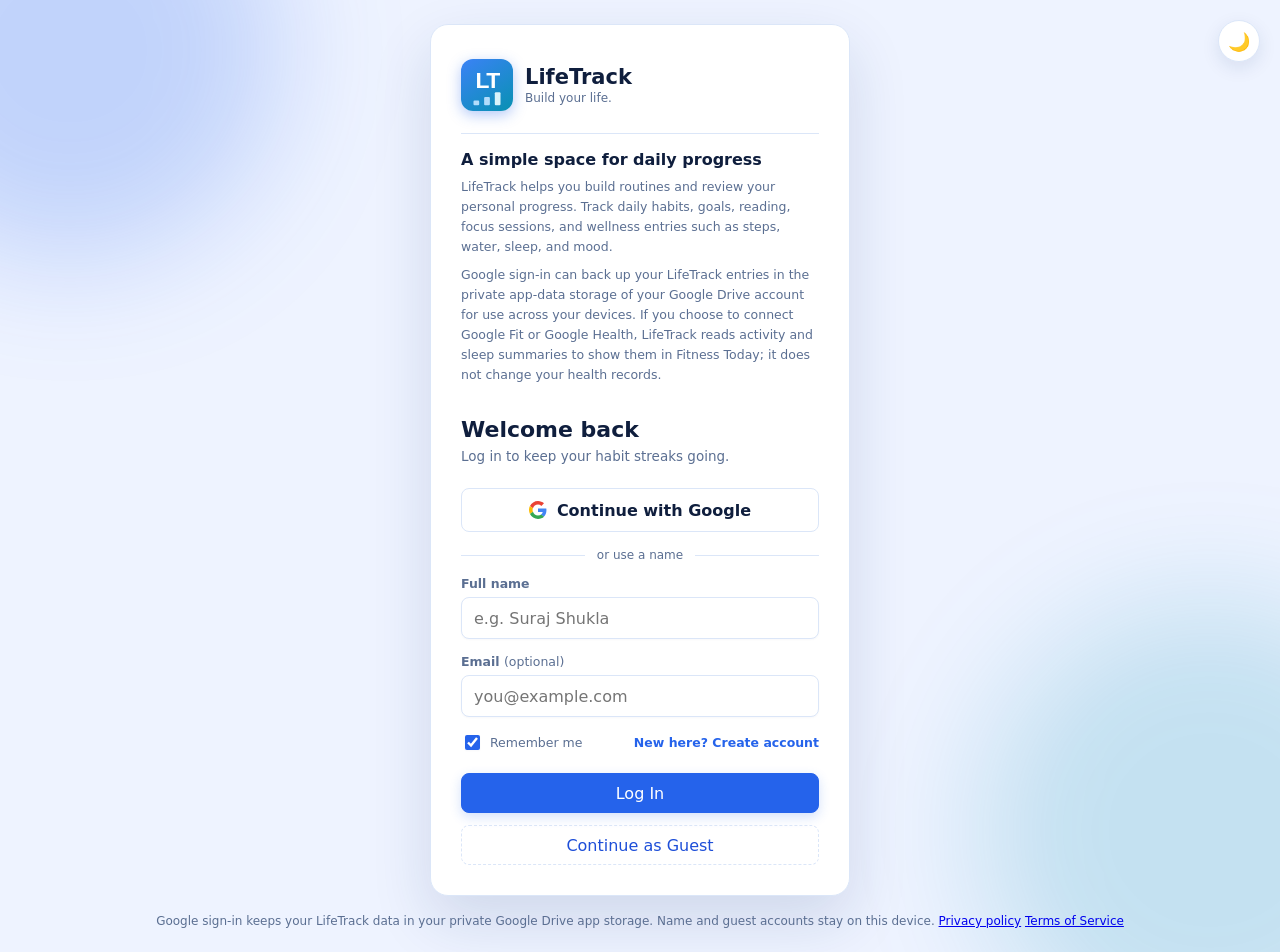
==== dashboard.html @ c535f828 "Add files via upload" ====
<!DOCTYPE html>
<html lang="en">
<head>
    <meta charset="UTF-8">
    <meta name="viewport" content="width=device-width, initial-scale=1.0, viewport-fit=cover">
    <title>LifeTrack Dashboard</title>
    <meta name="theme-color" content="#0b1730">
    <link rel="apple-touch-icon" href="lifetrack-logo-192.png">
    <link rel="manifest" href="manifest.webmanifest">
    <script src="pwa.js" defer></script>
    <link rel="icon" href="data:image/svg+xml,%3Csvg xmlns='http://www.w3.org/2000/svg' viewBox='0 0 64 64'%3E%3Cdefs%3E%3ClinearGradient id='g' x1='0' y1='0' x2='1' y2='1'%3E%3Cstop offset='0' stop-color='%233b82f6'/%3E%3Cstop offset='1' stop-color='%230891b2'/%3E%3C/linearGradient%3E%3C/defs%3E%3Crect width='64' height='64' rx='14' fill='url(%23g)'/%3E%3Ctext x='32' y='38' font-family='Arial,sans-serif' font-weight='800' font-size='26' letter-spacing='-1' text-anchor='middle' fill='%23ffffff'%3ELT%3C/text%3E%3Crect x='14' y='49' width='8' height='6' rx='1.5' fill='%23bfe3ff'/%3E%3Crect x='28' y='44' width='8' height='11' rx='1.5' fill='%23bfe3ff'/%3E%3Crect x='42' y='38' width='8' height='17' rx='1.5' fill='%23eafcff'/%3E%3C/svg%3E">
    <link rel="stylesheet" href="dashboard.css?v=16">
    <link rel="icon" type="image/png" href="lifetrack-logo.png" sizes="120x120">
</head>
<body>
<div class="app">
    <aside class="sidebar" aria-label="Main navigation">
        <div class="logo" id="logoArea">
            <button type="button" class="logo-btn" id="logoBtn" aria-haspopup="menu" aria-expanded="false" aria-controls="profileMenu" title="Profile &amp; account">
                <span class="logo-box"><svg viewBox="0 0 100 100" xmlns="http://www.w3.org/2000/svg" role="img" aria-label="LifeTrack logo">
                    <text x="50" y="56" text-anchor="middle" font-family="Arial, 'Segoe UI', sans-serif" font-weight="800" font-size="44" letter-spacing="-3" fill="#ffffff">LT</text>
                    <g opacity="0.92">
                        <rect x="24" y="80" width="11" height="9" rx="2" fill="#bfe3ff"/>
                        <rect x="44.5" y="73" width="11" height="16" rx="2" fill="#bfe3ff"/>
                        <rect x="65" y="64" width="11" height="25" rx="2" fill="#eafcff"/>
                    </g>
                </svg></span>
            </button>
            <div class="logo-text"><h2>LifeTrack</h2><p>Build your life.</p></div>
        </div>
        <nav class="navigation" aria-label="Sections">
            <button type="button" class="nav-item active" data-section="dashboard" aria-current="page" title="Dashboard"><span class="nav-icon">📊</span><span class="nav-text">Dashboard</span></button>
            <button type="button" class="nav-item" data-section="habits" title="Habits"><span class="nav-icon">✓</span><span class="nav-text">Habits</span></button>
            <button type="button" class="nav-item" data-section="goals" title="Goals"><span class="nav-icon">🎯</span><span class="nav-text">Goals</span></button>
            <button type="button" class="nav-item" data-section="analytics" title="Analytics"><span class="nav-icon">📈</span><span class="nav-text">Analytics</span></button>
            <button type="button" class="nav-item" data-section="tasks" title="Task"><span class="nav-icon">⚡</span><span class="nav-text">Task</span></button>
        </nav>
        <div class="sidebar-bottom">
            <div class="quote-box"><small>DAILY REMINDER</small><p>Small actions make a big difference.<br>Compounded daily.</p></div>
            <button type="button" id="themeToggle" class="theme-button" aria-pressed="true" title="Change appearance"><span class="nav-icon">☀</span><span class="nav-text">Light Mode</span></button>
        </div>
    </aside>
    <main class="main-content">
        <header class="topbar">
            <div>
                <span class="eyebrow">PERSONAL DEVELOPMENT SYSTEM</span>
                <h1 id="pageTitle">Dashboard</h1>
            </div>

            <div class="top-actions">
                <select id="monthSelect">
                    <option>January</option>
                    <option>February</option>
                    <option>March</option>
                    <option>April</option>
                    <option>May</option>
                    <option>June</option>
                    <option>July</option>
                    <option>August</option>
                    <option>September</option>
                    <option>October</option>
                    <option>November</option>
                    <option>December</option>
                </select>

                <select id="yearSelect">
                    <option>2025</option>
                    <option>2026</option>
                    <option>2027</option>
                    <option>2028</option>
                    <option>2029</option>
                    <option>2030</option>
                </select>

                <button type="button" class="user-info user-chip" id="userChip" aria-haspopup="menu" aria-controls="profileMenu" title="Profile &amp; account">
                    <span id="userName" class="user-name">User</span>
                    <span id="profileLetter" class="profile">U</span>
                </button>
            </div>
        </header>

        <section id="dashboard" class="section active-section">
            <div class="stats-grid">
                <div class="stat-card">
                    <span class="stat-title">NUMBER OF HABITS</span>
                    <h2 id="habitCount">0</h2>
                    <p>Active habits</p>
                    <div id="habitLegend" class="habit-legend"></div>
                </div>

                <div class="stat-card">
                    <span class="stat-title">COMPLETED HABITS</span>
                    <h2 id="completedCount">0</h2>
                    <p>This month</p>
                    <div id="completedSpark" class="spark-wrap"></div>
                    <div id="completedChips" class="chip-row"></div>
                </div>

                <div class="stat-card progress-card">
                    <span class="stat-title">OVERALL PROGRESS</span>
                    <div id="progressGauge" class="gauge-wrap"></div>
                    <p id="progressFeedback" class="gauge-feedback">Keep building momentum</p>
                </div>
            </div>

            <div class="main-grid">
                <div class="panel habit-panel">
                    <div class="panel-header">
                        <div>
                            <span class="eyebrow">CONSISTENCY</span>
                            <h2>Habit Tracker</h2>
                        </div>
                        <button type="button" id="resetBtn" class="secondary-button">Reset Month</button>
                    </div>

                    <div class="table-wrapper">
                        <table class="habit-table">
                            <thead id="calendarHead"></thead>
                            <tbody id="habitBody"></tbody>
                        </table>
                    </div>
                </div>

                <div class="panel streak-panel">
                    <div class="panel-header"><div><span class="eyebrow">THIS MONTH · STREAKS</span><h2>Current Streaks</h2></div></div>
                    <div id="streakList" class="streak-list"></div>
                </div>
            </div>

            <div class="bottom-grid">
                <div class="panel completion-panel">
                    <div class="panel-header">
                        <div>
                            <span class="eyebrow">PERFORMANCE</span>
                            <h2>Daily Completion</h2>
                        </div>
                    </div>
                    <div id="completionChart" class="chart-svg-wrap"></div>
                    <div id="completionChips" class="chip-row"></div>
                    <h3 class="sub-head">Average by weekday</h3>
                    <div id="weekdayBars" class="wd-bars"></div>
                    <div class="focus-session" id="focusSession">
                        <div class="focus-session-head"><div><span class="eyebrow">FOCUS</span><h3>Focus Session</h3></div><span id="focusState" class="focus-state">Ready</span></div>
                        <div class="focus-session-main"><output id="focusClock" class="focus-clock" aria-live="polite">25:00</output><div class="focus-length" title="Choose a duration from 1 minute to 24 hours"><label><input id="focusHours" type="number" min="0" max="24" step="1" value="0" inputmode="numeric" aria-label="Focus duration hours"><span>hr</span></label><b aria-hidden="true">:</b><label><input id="focusMinutes" type="number" min="0" max="59" step="1" value="25" inputmode="numeric" aria-label="Focus duration minutes"><span>min</span></label></div></div>
                        <div class="focus-session-actions"><button type="button" class="primary-button" id="focusToggle">Start</button><button type="button" class="secondary-button" id="focusReset">Reset</button></div>
                        <small id="focusSummary" class="focus-summary">0 sessions · 0 minutes focused today</small>
                    </div>
                </div>

                <div class="panel reminder-panel">
                    <div class="panel-header">
                        <div>
                            <span class="eyebrow">DAILY REMINDER</span>
                            <h2>Daily Body &amp; Mind Plan</h2>
                        </div>
                        <button type="button" id="bodyEditBtn" class="secondary-button">Edit Profile</button>
                    </div>
                    <div id="dailyReminder" class="daily-reminder"></div>
                </div>
            </div>

            <div class="trio-grid">
                <div class="panel">
                    <div class="panel-header"><div><span class="eyebrow">THIS MONTH</span><h2>Habit Balance</h2></div></div>
                    <div id="habitRadar"></div>
                </div>
                <div class="panel">
                    <div class="panel-header"><div><span class="eyebrow">LAST 7 DAYS</span><h2>Life Balance</h2></div></div>
                    <div id="lifeRadar"></div>
                    <div id="lifeLegend" class="legend-grid"></div>
                </div>
                <div class="panel analysis-panel">
                    <div class="panel-header">
                        <div>
                            <span class="eyebrow">ANALYSIS</span>
                            <h2>Goal vs Progress</h2>
                        </div>
                    </div>
                    <div id="goalAnalysis" class="goal-analysis"></div>
                    <div id="weekStrip" class="week-strip"></div>
                </div>
            </div>

            <div class="duo-grid">
                <div class="panel fit-panel">
                    <div class="panel-header">
                        <div><span class="eyebrow">BODY &amp; ACTIVITY</span><h2>Fitness Today</h2></div>
                        <div id="fitActions" class="fit-actions"></div>
                    </div>
                    <div id="fitBody"></div>
                    <div id="todayTaskCard" class="today-task-card"></div>
                </div>
                <div class="panel">
                    <div class="panel-header"><div><span class="eyebrow">REWARDS</span><h2>Achievements</h2></div></div>
                    <div id="badgeGrid" class="badge-grid"></div>
                </div>
            </div>
        </section>

        <section id="tasks" class="section">
            <div class="page-card task-page-card">
                <div class="task-page-heading">
                    <div><span class="eyebrow">YOUR DAILY WILD CARD</span><h2>Today's Task</h2></div>
                    <span class="task-pool-chip">70,000+ challenges</span>
                </div>
                <div id="dailyTaskDetail"></div>
                <p class="task-safety-note">Keep every challenge safe and comfortable for you. Skip anything that doesn't fit your situation; no posting or sharing is required.</p>
            </div>
        </section>

        <section id="habits" class="section">
            <div class="page-card">
                <span class="eyebrow">YOUR SYSTEM</span>
                <h2>Build Your Habits</h2>
                <p>Add or remove habits. Double-click a name to edit it. Hold and drag a habit card to reorder, or double-click the card and use the up/down arrow keys.</p>

                <div class="add-habit">
                    <input id="newHabitInput" type="text" placeholder="Example: Meditation" autocomplete="off">
                    <button type="button" id="addHabitBtn" class="primary-button">Add Habit</button>
                </div>

                <div id="habitManageList" class="habit-cards"></div>
            </div>

            <div class="duo-grid page-gap">
                <div class="page-card">
                    <span class="eyebrow">SHARE OF EFFORT</span>
                    <h2>Where your check-ins go</h2>
                    <div id="habitDonut"></div>
                </div>
                <div class="page-card">
                    <span class="eyebrow">THIS MONTH</span>
                    <h2>Habit shape</h2>
                    <div id="habitRadar2"></div>
                </div>
            </div>
        </section>

        <section id="goals" class="section">
            <div class="page-card">
                <span class="eyebrow">LONG-TERM PROGRESS</span>
                <h2>Goals</h2>
                <p>Pick a habit (or all of them) and a monthly target. Progress is counted from your real check-ins.</p>
                <div id="readingGoalCard"></div>
                <form id="goalForm" class="goal-form" novalidate>
                    <input id="goalName" type="text" maxlength="40" placeholder="Goal name, e.g. Run more" autocomplete="off">
                    <select id="goalHabit" aria-label="Habit for this goal"></select>
                    <label class="goal-range">Target <input id="goalTarget" type="range" min="10" max="100" step="5" value="70"><output id="goalTargetOut">70%</output></label>
                    <button type="submit" class="primary-button">Add goal</button>
                </form>
                <div id="goalPageList" class="goal-grid"></div>
            </div>

            <div class="duo-grid page-gap">
                <div class="page-card">
                    <span class="eyebrow">ALL GOALS</span>
                    <h2>Goal radar</h2>
                    <div id="goalRadar"></div>
                </div>
                <div class="page-card">
                    <span class="eyebrow">YEARLY VIEW</span>
                    <h2>Goal progress by month</h2>
                    <div id="goalYear"></div>
                </div>
            </div>
        </section>

        <section id="analytics" class="section">
            <div class="page-card">
                <div class="panel-header">
                    <div><span class="eyebrow">YOUR DATA</span><h2>Analytics</h2></div>
                    <div class="seg" id="analyticsSeg" role="group" aria-label="Analytics range">
                        <button type="button" data-view="month" class="active">Monthly</button>
                        <button type="button" data-view="year">Yearly</button>
                    </div>
                </div>

                <div id="anMonth">
                    <div id="anKpis" class="kpi-grid"></div>
                    <h3 class="sub-head">Daily trend</h3>
                    <div id="analyticsChart" class="line-chart-wrap"></div>
                    <h3 class="sub-head">Fitness trends · daily</h3>
                    <div id="fitTrend" class="fit-trend-grid"></div>
                    <div class="duo-grid inner">
                        <div><h3 class="sub-head">Calendar heatmap</h3><div id="heatMonth" class="box-soft"></div></div>
                        <div><h3 class="sub-head">Habit balance</h3><div id="anRadar" class="box-soft"></div></div>
                    </div>
                </div>

                <div id="anYear" hidden>
                    <div id="anYearKpis" class="kpi-grid"></div>
                    <h3 class="sub-head">Month by month</h3>
                    <div id="yearlyChart"></div>
                    <h3 class="sub-head">Fitness trends · daily average by month</h3>
                    <div id="fitTrendYear" class="fit-trend-grid"></div>
                    <h3 class="sub-head">Every day of the year</h3>
                    <div id="heatYear" class="box-soft scroll-x"></div>
                    <div class="duo-grid inner">
                        <div><h3 class="sub-head">Habit by month</h3><div id="yearMatrix" class="box-soft scroll-x"></div></div>
                        <div><h3 class="sub-head">Habit balance, whole year</h3><div id="yearRadar" class="box-soft"></div></div>
                    </div>
                </div>
            </div>
        </section>
    </main>
</div>

<div id="profileMenu" class="profile-menu" role="menu" hidden></div>
<button type="button" id="aiLauncher" class="ai-launcher" aria-label="Open LifeTrack AI assistant" aria-expanded="false" aria-controls="aiPanel" title="LifeTrack AI assistant">
    <svg viewBox="0 0 24 24" aria-hidden="true"><path d="M18 9a6 6 0 0 0-12 0c0 7-3 7-3 9h18c0-2-3-2-3-9"/><path d="M10 21h4M12 3V1"/></svg>
</button>
<section id="aiPanel" class="ai-panel" role="dialog" aria-label="LifeTrack AI assistant" aria-modal="false" hidden>
    <header class="ai-header">
        <span class="ai-brand-icon" aria-hidden="true">
            <svg viewBox="0 0 24 24"><path d="M18 9a6 6 0 0 0-12 0c0 7-3 7-3 9h18c0-2-3-2-3-9"/><path d="M10 21h4M12 3V1"/></svg>
        </span>
        <div><strong>LifeTrack AI</strong><small>Habits · goals · daily plan</small></div>
        <button type="button" class="ai-close" id="aiClose" aria-label="Close AI assistant">×</button>
    </header>
    <div class="ai-tabs" role="tablist" aria-label="Assistant views">
        <button type="button" class="active" data-ai-tab="chat" role="tab" aria-selected="true">Chat</button>
        <button type="button" data-ai-tab="notes" role="tab" aria-selected="false">Notes</button>
        <button type="button" data-ai-tab="reminders" role="tab" aria-selected="false">Reminders</button>
    </div>
    <div id="aiChatView" class="ai-view" data-ai-view="chat">
        <p class="ai-privacy-note" id="aiSetupNote"></p>
        <div id="aiMessages" class="ai-messages" aria-live="polite"></div>
        <div id="aiProposals" class="ai-proposals" hidden></div>
        <form id="aiChatForm" class="ai-compose">
            <textarea id="aiPrompt" rows="2" maxlength="1200" placeholder="Ask about your habits or goals… (Enter to send)" aria-label="Message the AI assistant"></textarea>
            <div class="ai-compose-actions">
                <button type="button" id="aiMic" class="ai-icon-button" aria-label="Speak your message" title="Voice input">🎙</button>
                <button type="button" id="aiSpeak" class="ai-icon-button" aria-label="Read the latest reply aloud" title="Read aloud">🔊</button>
                <select id="aiVoiceLanguage" class="ai-voice-language" aria-label="Voice language"><option value="auto">Auto</option><option value="hi-IN">हिन्दी</option><option value="en-US">English</option></select>
                <button type="submit" id="aiSend" class="ai-send">Send</button>
            </div>
            <small id="aiVoiceStatus" class="ai-status" aria-live="polite"></small>
        </form>
    </div>
    <div id="aiNotesView" class="ai-view" data-ai-view="notes" hidden>
        <p class="ai-privacy-note">Notes stay on this device, unless you include them in a downloaded backup.</p>
        <form id="aiNoteForm" class="ai-note-form">
            <textarea id="aiNoteInput" rows="3" maxlength="1000" placeholder="Write a thought or save a note…" aria-label="New note"></textarea>
            <button type="submit" class="ai-send">Save note</button>
        </form>
        <div id="aiNotesList" class="ai-notes-list"></div>
    </div>
    <div id="aiRemindersView" class="ai-view ai-reminders-view" data-ai-view="reminders" hidden>
        <div class="ai-reminder-intro">
            <strong>Your reminders</strong>
            <p class="ai-privacy-note">Push notifications can arrive while this tab is closed. Install LifeTrack on your device and allow notifications; delivery can still depend on browser and device settings.</p>
        </div>
        <div id="aiReminderList" class="ai-reminder-list" aria-live="polite"></div>
        <button type="button" id="aiReminderEnable" class="ai-reminder-enable">Enable background notifications</button>
        <form id="aiReminderForm" class="ai-reminder-form">
            <label class="ai-reminder-field">Reminder name
                <input id="aiReminderTitle" type="text" maxlength="60" placeholder="e.g. Drink some water" required>
            </label>
            <label class="ai-reminder-field">Reminder time
                <input id="aiReminderTime" type="time" value="09:00" required>
            </label>
            <button type="submit" id="aiReminderSave" class="ai-send ai-reminder-save">＋ Add reminder</button>
        </form>
        <small id="aiReminderStatus" class="ai-status ai-reminder-status" aria-live="polite">Add a reminder and enable push to receive notifications while the tab is closed.</small>
    </div>
</section>
<div id="modalRoot"></div>
<div id="toast" class="toast" role="status" aria-live="polite"></div>
<input type="file" id="importFile" accept="application/json,.json" hidden>

<script src="config.js"></script>
<script src="dashboard.js?v=20"></script>

<footer class="lt-footer"><span><a class="footer-privacy" href="privacy.html" aria-label="Privacy policy">© <strong>LT Series</strong></a> | <a class="footer-privacy" href="terms.html">Terms of Service</a> | <span class="footer-credit">Made by Suraj Shukla</span></span></footer>
</body>
</html>
---- dashboard.css ----
:root {
    --bg: #eef3ff;
    --panel: #ffffff;
    --panel-soft: #f2f6ff;
    --text: #0f1e3d;
    --muted: #5b6f92;
    --line: #dbe6f8;
    --primary: #2563eb;
    --primary-strong: #1d4ed8;
    --primary-glow: rgba(37, 99, 235, 0.20);
    --accent: #0891b2;
    --accent-glow: rgba(8, 145, 178, 0.20);
    --tertiary: #1e40af;
    --track: #dbe6f8;
    --rail: #0b1730;
    --rail-text: #eef5ff;
    --rail-muted: #9db3d8;
    --rail-active-glow: rgba(96, 165, 250, 0.20);
    font-family: Inter, ui-sans-serif, system-ui, -apple-system, BlinkMacSystemFont, "Segoe UI", sans-serif;
    --sidebar-closed: 68px;
    --sidebar-open: 240px;
}

* {
    box-sizing: border-box;
}

html {
    background: var(--bg);
}

body {
    min-width: 0;
    min-height: 100vh;
    margin: 0;
    overflow-x: hidden;
    color: var(--text);
    background: var(--bg);
    transition: background 200ms ease, color 200ms ease;
}

/* ---------- Dark mode: shining blue-black ---------- */
body.dark {
    --bg: #04070d;
    --panel: #0a1120;
    --panel-soft: #0d1830;
    --text: #eaf3ff;
    --muted: #8ea3c7;
    --line: #1c2942;
    --primary: #4da6ff;
    --primary-strong: #7cc3ff;
    --primary-glow: rgba(77, 166, 255, 0.38);
    --accent: #22d3ee;
    --accent-glow: rgba(34, 211, 238, 0.32);
    --tertiary: #60a5fa;
    --track: #16223a;
    --rail: #010308;
    --rail-text: #eaf6ff;
    --rail-muted: #7f97bd;
    --rail-active-glow: rgba(77, 166, 255, 0.28);
}

body.dark::before {
    content: "";
    position: fixed;
    inset: 0;
    z-index: -1;
    pointer-events: none;
    background:
        radial-gradient(560px 420px at 8% 6%, rgba(77, 166, 255, 0.10), transparent 60%),
        radial-gradient(620px 460px at 96% 88%, rgba(34, 211, 238, 0.08), transparent 60%);
}

button,
select,
input {
    font: inherit;
    letter-spacing: 0;
}

button {
    touch-action: manipulation;
}

button:focus-visible,
select:focus-visible,
input:focus-visible {
    outline: 3px solid var(--primary-glow);
    outline-offset: 2px;
}

.app { min-height: calc(100vh - 48px); }

.sidebar {
    position: fixed;
    inset: 0 auto 0 0;
    z-index: 40;
    display: flex;
    flex-direction: column;
    align-items: stretch;
    gap: 8px;
    width: var(--sidebar-closed);
    height: 100dvh;
    padding: 12px 9px;
    overflow-x: hidden;
    overflow-y: auto;
    color: var(--rail-text);
    border-right: 1px solid rgba(255, 255, 255, 0.10);
    background: var(--rail);
    box-shadow: 8px 0 24px rgba(5, 15, 35, 0.16);
    transition: width 200ms ease;
}

.sidebar:hover,
.sidebar:focus-within {
    width: var(--sidebar-open);
}

.logo,
.nav-item,
.theme-button,
.topbar,
.top-actions,
.panel-header,
.user-info,
.progress-content,
.add-habit {
    display: flex;
    align-items: center;
}

.logo {
    flex: 0 0 auto;
    min-width: 220px;
    gap: 12px;
    margin: 0 0 12px;
}

.logo-box,
.profile {
    display: grid;
    width: 44px;
    min-width: 44px;
    height: 44px;
    place-items: center;
    border-radius: 10px;
    font-weight: 800;
    overflow: hidden;
}

.logo-box {
    color: #ffffff;
    background: linear-gradient(145deg, #3b82f6, #0891b2);
    box-shadow: 0 4px 14px rgba(37, 99, 235, 0.35);
}

.logo-box svg {
    width: 100%;
    height: 100%;
}

.profile {
    color: #ffffff;
    background: linear-gradient(145deg, #2563eb, #0891b2);
    box-shadow: 0 4px 12px rgba(37, 99, 235, 0.30);
}

.logo-text,
.quote-box {
    opacity: 0;
    transform: translateX(-8px);
    transition: opacity 160ms ease 40ms, transform 220ms cubic-bezier(0.2, 0.8, 0.2, 1) 40ms;
}

.sidebar:hover .nav-text,
.sidebar:focus-within .nav-text {
    opacity: 1;
    transform: translateX(0);
}

.sidebar:hover .logo-text,
.sidebar:focus-within .logo-text,
.sidebar:hover .quote-box,
.sidebar:focus-within .quote-box {
    opacity: 1;
    transform: translateX(0);
}

.logo-text,
.nav-text {
    min-width: 0;
    overflow: hidden;
    text-overflow: ellipsis;
    white-space: nowrap;
}

.nav-text {
    opacity: 1;
    transform: none;
}

.sidebar .nav-text {
    opacity: 0;
    transform: translateX(-8px);
    transition: opacity 160ms ease 40ms, transform 220ms cubic-bezier(0.2, 0.8, 0.2, 1) 40ms;
}

.sidebar:hover .nav-text,
.sidebar:focus-within .nav-text {
    opacity: 1;
    transform: translateX(0);
}

.logo h2,
.logo p,
.panel h2,
.page-card h2 {
    margin: 0;
    overflow-wrap: anywhere;
}

.logo h2 {
    font-size: 18px;
}

.logo p {
    margin-top: 2px;
    color: var(--rail-muted);
    font-size: 12px;
}

.nav-item, .theme-button {
    display: inline-flex;
    align-items: center;
    justify-content: center;
    gap: 8px;
    min-width: 0;
    min-height: 40px;
    padding: 7px 12px;
    color: var(--muted);
    border: 1px solid var(--line);
    border-radius: 9px;
    background: var(--panel);
    cursor: pointer;
    font-size: 13px;
    font-weight: 700;
    text-align: center;
    white-space: nowrap;
    transition: color 160ms ease, background 160ms ease, border-color 160ms ease, box-shadow 160ms ease;
}

.navigation {
    display: grid;
    flex: 0 0 auto;
    gap: 6px;
    min-width: 220px;
}

.sidebar .nav-item,
.sidebar .theme-button {
    justify-content: flex-start;
    width: 220px;
    min-width: 220px;
    min-height: 42px;
    color: var(--rail-muted);
    border-color: transparent;
    background: transparent;
    text-align: left;
}

.sidebar .nav-item:hover,
.sidebar .theme-button:hover,
.sidebar .nav-item.active {
    color: var(--rail-text);
    border-color: rgba(77, 166, 255, 0.35);
    background: rgba(77, 166, 255, 0.12);
}

.sidebar .nav-item.active {
    box-shadow: inset 3px 0 0 #4da6ff, 0 0 16px var(--rail-active-glow);
}

.nav-icon {
    display: grid;
    width: 28px;
    min-width: 28px;
    height: 28px;
    place-items: center;
    font-size: 17px;
    line-height: 1;
}

.nav-item:hover, .theme-button:hover, .nav-item.active {
    color: var(--primary-strong);
    background: var(--panel-soft);
    border-color: var(--primary);
}
.nav-item.active { box-shadow: 0 0 0 2px var(--primary-glow); }
.theme-button { color: var(--text); }

.sidebar-bottom {
    display: grid;
    flex: 0 0 auto;
    min-width: 220px;
    gap: 10px;
    margin-top: auto;
}

.sidebar .theme-button {
    margin-top: 0;
}

.quote-box {
    width: 220px;
    padding: 14px;
    overflow: hidden;
    border: 1px solid rgba(77, 166, 255, 0.16);
    border-radius: 8px;
    background: rgba(77, 166, 255, 0.08);
}

.quote-box small,
.eyebrow,
.stat-title {
    color: var(--muted);
    font-size: 11px;
    font-weight: 800;
    letter-spacing: 0;
}

.quote-box small {
    color: #9db3d8;
}

.quote-box p {
    margin: 8px 0 0;
    color: var(--rail-text);
    font-size: 13px;
    line-height: 1.45;
    overflow-wrap: anywhere;
}

.main-content {
    width: calc(100% - var(--sidebar-closed));
    min-width: 0;
    min-height: calc(100vh - 48px);
    margin-left: var(--sidebar-closed);
    padding: 34px clamp(24px, 4vw, 64px) 44px;
}

.topbar,
.section {
    width: min(100%, 1500px);
    margin-right: auto;
    margin-left: auto;
}

.topbar {
    justify-content: space-between;
    gap: 24px;
    margin-bottom: 28px;
}

.topbar > *,
.top-actions,
.user-info,
.panel-header > * {
    min-width: 0;
}

.topbar h1 {
    margin: 5px 0 0;
    font-size: 34px;
    line-height: 1.12;
    overflow-wrap: anywhere;
}

.top-actions {
    flex-wrap: wrap;
    justify-content: flex-end;
    gap: 10px;
}

select,
input {
    height: 42px;
    max-width: 100%;
    color: var(--text);
    border: 1px solid var(--line);
    border-radius: 8px;
    background: var(--panel);
    box-shadow: 0 1px 2px rgba(15, 47, 95, 0.03);
    transition: border-color 160ms ease, box-shadow 160ms ease, background 200ms ease, color 200ms ease;
}

select:focus,
input:focus {
    border-color: var(--primary);
}

select {
    min-width: 126px;
    padding: 0 34px 0 12px;
    cursor: pointer;
}

input {
    width: min(360px, 100%);
    min-width: 0;
    padding: 0 12px;
}

.user-info {
    gap: 9px;
}

.user-name {
    min-width: 0;
    overflow: hidden;
    color: var(--muted);
    font-weight: 700;
    text-overflow: ellipsis;
    white-space: nowrap;
}

.section {
    display: none;
}

.active-section {
    display: block;
}

.stats-grid,
.main-grid,
.bottom-grid {
    display: grid;
    gap: 16px;
}

.stats-grid {
    grid-template-columns: repeat(3, minmax(0, 1fr));
}

.main-grid {
    grid-template-columns: minmax(0, 1.7fr) minmax(300px, 0.8fr);
    margin-top: 16px;
}

.streak-panel {
    display: flex;
    min-height: 0;
    flex-direction: column;
}

.habit-panel {
    align-self: start;
}

.streak-panel .streak-list {
    min-height: 0;
    flex: 1;
    overflow-y: auto;
    align-content: start;
}

.bottom-grid {
    grid-template-columns: repeat(2, minmax(0, 1fr));
    margin-top: 16px;
}

.completion-panel { display: flex; flex-direction: column; }

.panel,
.stat-card,
.page-card {
    min-width: 0;
    border: 1px solid var(--line);
    border-radius: 12px;
    background: var(--panel);
    box-shadow: 0 10px 24px rgba(18, 52, 110, 0.06);
    transition: background 200ms ease, border-color 200ms ease, box-shadow 200ms ease;
}

body.dark .panel,
body.dark .stat-card,
body.dark .page-card {
    box-shadow: 0 10px 26px rgba(0, 0, 0, 0.45);
}

.panel,
.page-card {
    padding: 22px;
}

.stat-card {
    padding: 19px;
    border-top: 3px solid var(--primary);
}

body.dark .stat-card {
    box-shadow: 0 10px 26px rgba(0, 0, 0, 0.45), 0 -1px 0 0 var(--primary-glow) inset;
}

.stat-card:nth-child(2) {
    border-top-color: var(--accent);
}

body.dark .stat-card:nth-child(2) {
    box-shadow: 0 10px 26px rgba(0, 0, 0, 0.45), 0 -1px 0 0 var(--accent-glow) inset;
}

.stat-card:nth-child(3) {
    border-top-color: var(--tertiary);
}

.stat-card h2 {
    margin: 8px 0 2px;
    font-size: 34px;
    line-height: 1;
    overflow-wrap: anywhere;
}

.stat-card p,
.page-card p {
    margin: 0;
    color: var(--muted);
    overflow-wrap: anywhere;
}

.panel-header {
    flex-wrap: wrap;
    justify-content: space-between;
    align-items: flex-start;
    gap: 12px;
    margin-bottom: 16px;
}

.panel h2,
.page-card h2 {
    margin-top: 3px;
    font-size: 20px;
    line-height: 1.2;
}

.secondary-button,
.primary-button {
    min-height: 40px;
    max-width: 100%;
    padding: 9px 14px;
    overflow-wrap: anywhere;
    color: #ffffff;
    border: 1px solid var(--primary);
    border-radius: 8px;
    background: var(--primary);
    box-shadow: 0 4px 12px var(--primary-glow);
    cursor: pointer;
    transition: background 160ms ease, border-color 160ms ease, transform 160ms ease, box-shadow 160ms ease;
}

.secondary-button {
    color: var(--primary-strong);
    background: transparent;
    box-shadow: none;
}

.primary-button:hover {
    border-color: var(--primary-strong);
    background: var(--primary-strong);
    box-shadow: 0 6px 18px var(--primary-glow);
}

.secondary-button:hover {
    color: #ffffff;
    background: var(--primary);
    box-shadow: 0 4px 12px var(--primary-glow);
}

.primary-button:active,
.secondary-button:active {
    transform: translateY(1px);
}

.table-wrapper {
    max-width: 100%;
    overflow: auto;
    border: 1px solid var(--line);
    border-radius: 10px;
    background: var(--panel-soft);
}

.habit-table {
    width: 100%;
    min-width: 800px;
    border-collapse: collapse;
}

.habit-table th,
.habit-table td {
    min-width: 38px;
    height: 42px;
    padding: 7px;
    border-right: 1px solid var(--line);
    border-bottom: 1px solid var(--line);
    text-align: center;
}

.habit-table th {
    color: var(--muted);
    font-size: 12px;
    font-weight: 800;
}

.habit-table th:first-child,
.habit-table td:first-child {
    position: sticky;
    left: 0;
    z-index: 1;
    min-width: 168px;
    max-width: 168px;
    overflow: hidden;
    color: var(--text);
    background: var(--panel);
    text-align: left;
    text-overflow: ellipsis;
    white-space: nowrap;
}

/* ---------- Habit tracker: clean rounded-square tick boxes ---------- */
.habit-box {
    position: relative;
    display: inline-grid;
    place-items: center;
    width: 30px;
    height: 30px;
    vertical-align: middle;
    cursor: pointer;
    -webkit-tap-highlight-color: transparent;
}

.habit-box .habit-check {
    position: absolute;
    inset: 0;
    z-index: 2;
    width: 100%;
    height: 100%;
    min-width: 0;
    margin: 0;
    padding: 0;
    border: 0;
    opacity: 0;
    cursor: pointer;
    box-shadow: none;
}

.habit-box .box {
    display: grid;
    place-items: center;
    width: 24px;
    height: 24px;
    border-radius: 8px;
    border: 1.5px solid color-mix(in srgb, var(--muted) 45%, transparent);
    background: var(--panel);
    transition: transform 140ms ease, background 180ms ease, border-color 180ms ease, box-shadow 180ms ease;
}

body.dark .habit-box .box {
    background: rgba(255, 255, 255, 0.02);
    border-color: rgba(142, 163, 199, 0.32);
}

.habit-box:hover .box {
    transform: translateY(-1px);
    border-color: var(--primary);
    box-shadow: 0 3px 8px var(--primary-glow);
}

.habit-box:active .box {
    transform: scale(0.92);
}

.habit-box .habit-check:focus-visible + .box {
    outline: 3px solid var(--primary-glow);
    outline-offset: 2px;
}

.habit-box .box svg {
    width: 14px;
    height: 14px;
    fill: none;
    stroke: #ffffff;
    stroke-width: 3.2;
    stroke-linecap: round;
    stroke-linejoin: round;
    stroke-dasharray: 26;
    stroke-dashoffset: 26;
    transition: stroke-dashoffset 220ms ease 40ms;
}

.habit-box .habit-check:checked + .box {
    border-color: transparent;
    background: linear-gradient(160deg, var(--primary), var(--primary-strong));
    box-shadow: 0 2px 6px var(--primary-glow);
}

body.dark .habit-box .habit-check:checked + .box {
    background: linear-gradient(160deg, #4da6ff, #2f80e0);
}

body.dark .habit-box .box svg {
    stroke: #05122a;
}

.habit-box .habit-check:checked + .box svg {
    stroke-dashoffset: 0;
}

.habit-box .box.pop {
    animation: boxPop 220ms ease-out;
}

@keyframes boxPop {
    0% { transform: scale(0.9); }
    60% { transform: scale(1.08); }
    100% { transform: scale(1); }
}

/* future days: locked */
.habit-box.locked,
.habit-box.locked .habit-check {
    cursor: not-allowed;
}

.habit-box.locked .box {
    border-style: dashed;
    border-color: var(--line);
    background: transparent;
    box-shadow: none;
    opacity: 0.4;
}

.habit-box.locked:hover .box,
.habit-box.locked:active .box {
    transform: none;
}

.habit-table tbody tr:hover td:not(:first-child):not(.today-cell) {
    background: color-mix(in srgb, var(--primary) 7%, transparent);
}

.table-wrapper {
    border-radius: 14px;
}

/* ---------- Completed habits "8 / 155" ---------- */
.stat-total {
    font-size: 0.55em;
    font-weight: 700;
    color: var(--muted);
}

.ring-card p.hit {
    color: var(--zone-green);
    font-weight: 700;
}

.gauge-since {
    margin-top: 2px;
    font-size: 11px;
    color: var(--muted);
}

/* ---------- Daily reminder ---------- */
.daily-reminder {
    display: grid;
    gap: 12px;
}

.reminder-top {
    display: flex;
    align-items: center;
    justify-content: space-between;
    flex-wrap: wrap;
    gap: 8px;
}

.reminder-date {
    font-size: 13px;
    font-weight: 800;
    color: var(--muted);
}

.tier-badge {
    padding: 4px 11px;
    border-radius: 999px;
    font-size: 12px;
    font-weight: 800;
    color: #ffffff;
}

.tier-red { background: var(--zone-red); }
.tier-orange { background: var(--zone-orange); }
.tier-yellow { background: var(--zone-yellow); color: #231a00; }
.tier-green { background: var(--zone-green); color: #04210f; }

.reminder-line {
    margin: 0;
    font-size: 13.5px;
    line-height: 1.5;
    color: var(--text);
}

.reminder-tiles {
    display: grid;
    grid-template-columns: repeat(4, minmax(0, 1fr));
    gap: 8px;
}

.r-tile {
    display: grid;
    gap: 2px;
    padding: 10px 6px;
    text-align: center;
    border: 1px solid var(--line);
    border-radius: 10px;
    background: var(--panel-soft);
}

.r-tile span { font-size: 18px; }
.r-tile strong { font-size: 14px; color: var(--text); }
.r-tile small { font-size: 11px; color: var(--muted); }

.reminder-work h3 {
    margin: 0 0 8px;
    font-size: 14px;
}

.plan-task-action { display: flex; justify-content: flex-end; margin-top: 8px; }
.plan-done { min-height: 34px; padding: 6px 12px; color: var(--primary-strong); border: 1px solid var(--line); border-radius: 8px; background: var(--panel); cursor: pointer; font-size: 12px; font-weight: 700; }
.plan-done.done { color: var(--zone-green); border-color: var(--zone-green); background: color-mix(in srgb, var(--zone-green) 12%, var(--panel)); }
.reminder-reading { display: grid; grid-template-columns: minmax(0, 1fr); align-items: stretch; gap: 10px; padding: 14px; border: 1px solid var(--line); border-radius: 10px; background: var(--panel-soft); }
.reminder-reading h3 { margin: 4px 0; font-size: 15px; }
.reminder-reading > div > strong, .reminder-reading > div > span { display: block; font-size: 12px; }
.reminder-reading > div > span, .reminder-reading p { color: var(--muted); }
.reminder-reading p { margin: 5px 0 0; font-size: 12px; }
.reading-actions { display: flex; flex-wrap: wrap; justify-content: flex-end; gap: 8px; }
.reading-actions .reading-online, .reading-actions .plan-done { display: inline-flex; flex: 0 1 160px; align-items: center; justify-content: center; min-width: 148px; min-height: 36px; padding: 7px 12px; box-sizing: border-box; font-size: 12px; line-height: 1.2; text-align: center; text-decoration: none; }
.reading-actions .plan-done:disabled { opacity: 0.62; }
.reading-book-copy { display: grid; gap: 4px; min-width: 0; }
.reading-book-copy h3 { margin: 2px 0; font-size: 15px; }
.reading-book-copy > strong, .reading-book-copy > span { font-size: 12px; }
.reading-book-copy > span, .reading-book-copy > p { color: var(--muted); }
.reading-book-copy > p { margin: 2px 0; font-size: 11.5px; }
.reading-page-controls { display: flex; align-items: center; gap: 9px; margin-top: 4px; }
.reading-page-controls button { width: 32px; height: 32px; color: var(--primary-strong); border: 1px solid var(--line); border-radius: 7px; background: var(--panel); cursor: pointer; font-weight: 800; }
.reading-page-controls button:disabled { color: var(--muted); opacity: 0.5; cursor: default; }
.reading-page-controls span { min-width: 110px; color: var(--text); font-size: 11px; font-weight: 700; text-align: center; }
.reading-progress { height: 6px; overflow: hidden; border-radius: 4px; background: var(--track); }
.reading-progress b { display: block; height: 100%; border-radius: inherit; background: var(--accent); transition: width 240ms ease; }
.reading-progress-label { color: var(--muted); font-size: 10.5px; }
.plan-done:disabled { color: var(--muted); opacity: 0.65; cursor: default; }
.reading-goal-card { margin-bottom: 16px; }
.reading-goal-card .hc-main { align-items: center; }
.reading-edition { display: flex; align-items: center; justify-content: space-between; gap: 12px; color: var(--muted); font-size: 12px; font-weight: 700; }
.reading-edition input { width: 90px; height: 36px; padding: 0 8px; text-align: center; }
.reading-completed { margin: 0; padding-top: 9px; color: var(--muted); border-top: 1px solid var(--line); font-size: 11.5px; }

.reminder-list {
    display: grid;
    gap: 6px;
    margin: 0 0 6px;
    padding: 0;
    list-style: none;
}

.reminder-list li {
    display: flex;
    justify-content: space-between;
    gap: 10px;
    padding: 9px 12px;
    font-size: 13px;
    border: 1px solid var(--line);
    border-left: 4px solid var(--primary);
    border-radius: 8px;
    background: var(--panel-soft);
}

.tier-border-red li { border-left-color: var(--zone-red); }
.tier-border-orange li { border-left-color: var(--zone-orange); }
.tier-border-yellow li { border-left-color: var(--zone-yellow); }
.tier-border-green li { border-left-color: var(--zone-green); }

.reminder-list li b {
    white-space: nowrap;
    color: var(--primary-strong);
}

.reminder-tip {
    padding: 10px 12px;
    font-size: 12.5px;
    line-height: 1.5;
    border-radius: 8px;
    background: var(--primary-glow);
}

.reminder-note {
    margin: 0;
    font-size: 11.5px;
    line-height: 1.5;
    color: var(--muted);
}

.body-form {
    display: grid;
    grid-template-columns: repeat(3, minmax(0, 1fr));
    gap: 10px;
    align-items: end;
}

.body-form label {
    display: grid;
    gap: 5px;
    font-size: 12px;
    font-weight: 700;
    color: var(--muted);
}

.body-form input,
.body-form select {
    width: 100%;
    min-width: 0;
}

.body-form-actions {
    grid-column: 1 / -1;
    display: flex;
    flex-wrap: wrap;
    gap: 8px;
}

.body-form-error {
    display: none;
    grid-column: 1 / -1;
    margin: 0;
    font-size: 12px;
    font-weight: 700;
    color: var(--zone-red);
}

@media (max-width: 620px) {
    .reminder-tiles { grid-template-columns: repeat(2, minmax(0, 1fr)); }
    .body-form { grid-template-columns: 1fr 1fr; }
    .reminder-reading { grid-template-columns: 1fr; }
    .reading-actions { justify-content: stretch; }
    .reading-actions .reading-online, .reading-actions .plan-done { flex: 1 1 140px; min-width: 0; }
}

.today-cell {
    background: var(--primary-glow);
    box-shadow: inset 0 2px 0 var(--primary);
}

.progress-content {
    gap: 12px;
}

.progress-content strong {
    min-width: 54px;
    font-size: 27px;
    line-height: 1;
    color: var(--primary-strong);
}

.progress-bar {
    flex: 1;
    min-width: 0;
    height: 10px;
    overflow: hidden;
    border-radius: 6px;
    background: var(--track);
}

.progress-bar span {
    display: block;
    width: 0;
    height: 100%;
    border-radius: inherit;
    background: linear-gradient(90deg, var(--primary), var(--accent));
    transition: width 220ms ease;
}

body.dark .progress-bar span {
    box-shadow: 0 0 12px var(--primary-glow);
}

.goal-analysis,
.streak-list,
.analytics-summary,
.goal-page-list,
.manage-list {
    display: grid;
    gap: 10px;
}

.mini-card,
.manage-item {
    min-width: 0;
    padding: 13px;
    overflow-wrap: anywhere;
    border: 1px solid var(--line);
    border-radius: 8px;
    background: var(--panel-soft);
}

.mini-card strong {
    display: block;
    color: var(--text);
}

.mini-card p {
    margin: 4px 0 0;
    color: var(--muted);
}

/* ---------- Overall Progress gauge (semi-circle "pendulum" dial) ---------- */
.gauge-wrap {
    display: flex;
    justify-content: center;
    margin: 6px 0 2px;
}

.gauge-svg {
    width: 100%;
    max-width: 190px;
    height: auto;
    overflow: visible;
}

/* colour zones: red 0-25, orange 25-50, yellow 50-75, green 75-100 */
:root {
    --zone-red: #e5484d;
    --zone-orange: #f08a24;
    --zone-yellow: #d9a406;
    --zone-green: #16a34a;
}

body.dark {
    --zone-red: #ff5d68;
    --zone-orange: #ff9a3c;
    --zone-yellow: #ffd23f;
    --zone-green: #2ee59d;
}

.zone-red { stroke: var(--zone-red); color: var(--zone-red); }
.zone-orange { stroke: var(--zone-orange); color: var(--zone-orange); }
.zone-yellow { stroke: var(--zone-yellow); color: var(--zone-yellow); }
.zone-green { stroke: var(--zone-green); color: var(--zone-green); }

.zone-text-red { fill: var(--zone-red); color: var(--zone-red); }
.zone-text-orange { fill: var(--zone-orange); color: var(--zone-orange); }
.zone-text-yellow { fill: var(--zone-yellow); color: var(--zone-yellow); }
.zone-text-green { fill: var(--zone-green); color: var(--zone-green); }

.gauge-zone-dim {
    fill: none;
    stroke-linecap: butt;
    opacity: 0.2;
}

.gauge-zone {
    fill: none;
    stroke-linecap: butt;
    transition: stroke-dashoffset 260ms ease-out;
}

body.dark .gauge-zone {
    filter: drop-shadow(0 0 5px currentColor);
}

.gauge-feedback {
    display: flex;
    flex-direction: column;
    gap: 2px;
}

.gauge-feedback-title {
    font-size: 15px;
    font-weight: 800;
}

.gauge-needle {
    stroke: var(--text);
    stroke-width: 3;
    stroke-linecap: round;
    transition: x2 900ms cubic-bezier(0.2, 0.8, 0.2, 1), y2 900ms cubic-bezier(0.2, 0.8, 0.2, 1);
}

.gauge-pivot {
    fill: var(--text);
}

.gauge-value {
    font-size: 22px;
    font-weight: 800;
}

/* ---------- Circular progress rings (Goal vs Progress + Goals page) ---------- */
.rings-row {
    display: flex;
    flex-wrap: wrap;
    justify-content: space-between;
    gap: 14px;
}

#goalAnalysis.rings-row { display: grid; grid-template-columns: repeat(2, minmax(0, 148px)); justify-content: center; gap: 10px; }
#goalAnalysis .ring-card { gap: 6px; padding: 10px 8px; }
#goalAnalysis .ring-svg { width: 68px; height: 68px; }

.rings-grid {
    display: grid;
    grid-template-columns: repeat(auto-fit, minmax(140px, 1fr));
    gap: 16px;
}

.ring-card {
    display: flex;
    flex-direction: column;
    align-items: center;
    gap: 8px;
    min-width: 0;
    padding: 14px 10px;
    text-align: center;
    border: 1px solid var(--line);
    border-radius: 10px;
    background: var(--panel-soft);
}

.ring-card strong {
    font-size: 12.5px;
    color: var(--text);
}

.ring-card p {
    margin: -4px 0 0;
    font-size: 11px;
    color: var(--muted);
}

.ring-svg {
    overflow: visible;
}

.ring-track {
    fill: none;
    stroke: var(--track);
}

.ring-progress {
    fill: none;
    stroke-linecap: round;
    transition: stroke-dashoffset 900ms cubic-bezier(0.2, 0.8, 0.2, 1);
}

body.dark .ring-progress {
    filter: drop-shadow(0 0 5px var(--primary-glow));
}

.ring-text {
    fill: var(--text);
    font-weight: 800;
}

/* ---------- Analytics line/area chart ---------- */
.line-chart-wrap {
    margin: 14px 0 18px;
    padding: 16px 14px 10px;
    border: 1px solid var(--line);
    border-radius: 10px;
    background: var(--panel-soft);
}

.fit-trend-grid { display: grid; gap: 12px; }
.fit-trend-card { min-width: 0; padding: 12px 14px 10px; border: 1px solid var(--line); border-radius: 10px; background: var(--panel-soft); }
.fit-trend-head { display: flex; align-items: center; justify-content: space-between; gap: 10px; margin-bottom: 4px; }
.fit-trend-head strong { color: var(--text); font-size: 13px; }
.fit-trend-head span { color: var(--muted); font-size: 11px; }
.fit-trend-card .metric-trend-svg { height: auto; }

.line-chart-svg {
    width: 100%;
    height: 120px;
    display: block;
    overflow: visible;
}

.line-area {
    fill: url(#lineFill);
}

.line-stroke {
    fill: none;
    stroke: var(--primary);
    stroke-width: 1.6;
    stroke-linejoin: round;
    stroke-linecap: round;
    vector-effect: non-scaling-stroke;
}

body.dark .line-stroke {
    filter: drop-shadow(0 0 4px var(--primary-glow));
}

.line-dot {
    fill: var(--panel);
    stroke: var(--primary);
    stroke-width: 1.4;
    vector-effect: non-scaling-stroke;
}

@media (max-width: 620px) {
    #goalAnalysis.rings-row { grid-template-columns: repeat(2, minmax(0, 1fr)); }

    .gauge-svg {
        max-width: 170px;
    }

    .rings-row {
        justify-content: center;
    }

    .ring-card {
        flex: 1 1 100px;
    }
}

.completion-chart {
    display: flex;
    align-items: flex-end;
    gap: 7px;
    min-height: 200px;
    padding: 16px 6px 12px;
    overflow-x: auto;
    border-bottom: 1px solid var(--line);
}

.chart-col {
    display: flex;
    flex: 0 0 auto;
    flex-direction: column;
    align-items: center;
    gap: 7px;
    min-width: 22px;
}

.chart-bar-track {
    display: flex;
    align-items: flex-end;
    justify-content: center;
    width: 16px;
    height: 150px;
}

.bar {
    width: 100%;
    min-height: 6px;
    border-radius: 5px 5px 2px 2px;
    background: linear-gradient(180deg, var(--accent), var(--primary));
    transition: height 220ms ease, background 200ms ease;
}

body.dark .bar {
    box-shadow: 0 0 10px var(--primary-glow);
}

.chart-day {
    font-size: 10.5px;
    font-weight: 700;
    color: var(--muted);
}

.chart-col.today-col .bar {
    background: linear-gradient(180deg, #ffffff, var(--primary-strong));
    box-shadow: 0 0 0 2px var(--panel), 0 0 0 3px var(--primary), 0 0 12px var(--primary-glow);
}

.chart-col.today-col .chart-day {
    color: var(--primary-strong);
    font-weight: 800;
}

.add-habit {
    flex-wrap: wrap;
    gap: 10px;
    margin: 18px 0;
}

.add-habit input {
    flex: 1 1 220px;
}

.manage-item {
    position: relative;
    min-height: 48px;
    padding-right: 88px;
}

.delete-btn {
    position: absolute;
    top: 50%;
    right: 12px;
    max-width: 70px;
    padding: 4px;
    overflow: hidden;
    color: #e0555f;
    border: 0;
    background: transparent;
    cursor: pointer;
    font-weight: 700;
    text-overflow: ellipsis;
    white-space: nowrap;
    transform: translateY(-50%);
}

.lt-footer {
    display: grid;
    width: calc(100% - var(--sidebar-closed));
    min-height: 24px;
    margin-left: var(--sidebar-closed);
    padding: 3px 16px;
    place-items: center;
    color: var(--muted);
    font-size: 12px;
    text-align: center;
}
.footer-credit {
    color: var(--muted);
}
.footer-privacy {
    color: var(--muted);
    cursor: pointer !important;
    font-size: 11px;
    opacity: 0.62;
    text-decoration: none;
}
.footer-privacy:hover,
.footer-privacy:focus-visible {
    color: var(--muted);
    opacity: 1;
    text-decoration: none;
}
@media (max-width: 1100px) {
    .main-grid {
        grid-template-columns: 1fr;
    }
}

@media (max-width: 820px) {
    .topbar {
        flex-direction: column;
        align-items: stretch;
    }

    .top-actions {
        justify-content: flex-start;
    }

    .stats-grid,
    .bottom-grid {
        grid-template-columns: 1fr;
    }
}

@media (max-width: 620px) {
    :root { --bottom-bar: 0px; }
    body { padding-bottom: calc(env(safe-area-inset-bottom, 0px) + 8px); }
    .main-content {
        padding: 24px 12px 34px;
        width: 100%;
        margin-left: 0;
    }

    .topbar {
        gap: 18px;
        margin-bottom: 20px;
    }

    .topbar h1 {
        font-size: 27px;
    }

    .top-actions {
        gap: 8px;
    }

    .top-actions select {
        flex: 1 1 128px;
    }

    .panel,
    .page-card {
        padding: 16px;
    }

    .stat-card {
        padding: 16px;
    }

    .add-habit .primary-button {
        width: 100%;
    }

    .level-up-footer,
    .lt-footer {
        width: 100%;
        margin-left: 0;
        padding-inline: 12px;
    }
}

@media (max-width: 360px) {
    .top-actions select,
    .user-info {
        width: 100%;
    }

    .user-info {
        justify-content: space-between;
    }
}

/* ---------- neutral (month not started) ---------- */
.zone-text-none { fill: var(--muted); color: var(--muted); }

/* ---------- Yearly chart (Analytics) ---------- */
.year-block {
    margin-top: 26px;
}

.year-block h3 {
    margin: 3px 0 14px;
    font-size: 17px;
}

.year-scroll {
    overflow-x: auto;
    padding-bottom: 4px;
}

.year-chart {
    display: grid;
    grid-template-columns: repeat(12, minmax(0, 1fr));
    gap: clamp(3px, 1.5vw, 10px);
    width: 100%;
    min-width: 0;
    margin-bottom: 14px;
    padding: 16px 14px 12px;
    border: 1px solid var(--line);
    border-radius: 12px;
    background: var(--panel-soft);
}

.year-col {
    display: grid;
    justify-items: center;
    gap: 6px;
}

.year-val {
    font-size: 11.5px;
    font-weight: 800;
    color: var(--text);
}

.year-track {
    display: flex;
    align-items: flex-end;
    width: 100%;
    max-width: 34px;
    height: 150px;
    overflow: hidden;
    border-radius: 8px;
    background: var(--track);
}

.year-bar {
    display: block;
    width: 100%;
    height: 0;
    border-radius: 8px;
    transition: height 700ms cubic-bezier(0.2, 0.8, 0.2, 1);
}

.zone-bg-red { background: var(--zone-red); }
.zone-bg-orange { background: var(--zone-orange); }
.zone-bg-yellow { background: var(--zone-yellow); }
.zone-bg-green { background: var(--zone-green); }

.year-mon {
    font-size: 11.5px;
    font-weight: 700;
    color: var(--muted);
    white-space: nowrap;
}

.year-col.empty .year-val,
.year-col.empty .year-mon {
    opacity: 0.55;
}

.year-col.current .year-mon {
    color: var(--primary-strong);
}

.year-col.current .year-track {
    box-shadow: 0 0 0 2px var(--primary);
}

/* =====================================================================
   LifeTrack v2: charts, profile menu, fitness, goals, analytics
   ===================================================================== */

/* ---------- logo + user chip are now the profile menu triggers ---------- */
.logo-btn {
    display: block;
    padding: 0;
    border: 0;
    border-radius: 10px;
    background: transparent;
    cursor: pointer;
    flex: 0 0 auto;
}
.logo-btn:hover .logo-box { box-shadow: 0 6px 20px var(--primary-glow); }
button.user-info {
    padding: 4px 4px 4px 10px;
    color: inherit;
    border: 0;
    border-radius: 12px;
    background: transparent;
    cursor: pointer;
}
button.user-info:hover { background: var(--panel-soft); }
.profile img { display: block; width: 100%; height: 100%; object-fit: cover; }

.profile-menu {
    position: fixed;
    z-index: 60;
    width: min(312px, calc(100vw - 16px));
    padding: 10px;
    color: var(--text);
    border: 1px solid var(--line);
    border-radius: 14px;
    background: var(--panel);
    box-shadow: 0 24px 60px rgba(5, 15, 35, 0.24), 0 4px 14px rgba(5, 15, 35, 0.08);
}
.profile-menu[hidden] { display: none; }
.profile-menu:not([hidden]) { animation: profile-menu-in 150ms ease-out both; }
.pm-head { display: flex; align-items: center; gap: 12px; padding: 8px 8px 14px; border-bottom: 1px solid var(--line); }
.pm-head > .profile { flex: 0 0 42px; width: 42px; height: 42px; border: 1px solid var(--line); box-shadow: 0 2px 8px rgba(15, 30, 61, 0.10); }
.pm-head > div { min-width: 0; display: grid; gap: 3px; justify-items: start; }
.pm-head strong, .pm-head small { max-width: 100%; overflow: hidden; text-overflow: ellipsis; white-space: nowrap; }
.pm-head strong { font-size: 14px; font-weight: 750; }
.pm-head small { color: var(--muted); font-size: 12px; line-height: 1.35; }
.pm-head .chip { margin-top: 3px; padding: 3px 8px; font-size: 10.5px; }
.pm-list { display: grid; gap: 3px; padding-top: 8px; }
.pm-list button {
    display: flex;
    align-items: center;
    gap: 9px;
    width: 100%;
    min-height: 38px;
    padding: 8px 10px;
    color: var(--text);
    text-align: left;
    border: 0;
    border-radius: 8px;
    background: transparent;
    cursor: pointer;
    font-size: 13.5px;
    font-weight: 550;
    transition: background 140ms ease, color 140ms ease, transform 140ms ease;
}
.pm-list button:hover, .pm-list button:focus-visible { background: var(--panel-soft); }
.pm-list button:active { transform: translateY(1px); }
.pm-list button.danger { color: var(--zone-red); }
.pm-list > .chip { display: flex; align-items: center; min-height: 30px; margin: 2px 0 4px; padding: 6px 10px; color: var(--primary-strong); border: 1px solid var(--line); border-radius: 8px; background: var(--panel-soft); font-size: 11.5px; font-weight: 650; }
.pm-list hr { margin: 7px 4px; border: 0; border-top: 1px solid var(--line); }
@keyframes profile-menu-in {
    from { opacity: 0; transform: translateY(-4px) scale(0.985); }
    to { opacity: 1; transform: translateY(0) scale(1); }
}
@media (prefers-reduced-motion: reduce) {
    .profile-menu:not([hidden]), .pm-list button { animation: none; transition: none; }
}

/* ---------- LifeTrack AI assistant ---------- */
.ai-launcher {
    position: fixed;
    right: max(22px, env(safe-area-inset-right));
    bottom: max(22px, env(safe-area-inset-bottom));
    z-index: 120;
    display: grid;
    width: 60px;
    height: 60px;
    place-items: center;
    color: #fff;
    border: 0;
    border-radius: 50%;
    background: linear-gradient(145deg, #3b82f6, #0756d8);
    box-shadow: 0 8px 24px rgba(37, 99, 235, 0.4);
    cursor: pointer;
}
.ai-launcher svg, .ai-brand-icon svg { width: 28px; height: 28px; fill: none; stroke: currentColor; stroke-width: 1.8; stroke-linecap: round; stroke-linejoin: round; }
.ai-launcher:hover { transform: translateY(-2px); }
.ai-panel {
    position: fixed;
    right: max(22px, env(safe-area-inset-right));
    bottom: max(94px, calc(env(safe-area-inset-bottom) + 94px));
    z-index: 121;
    display: grid;
    width: min(390px, calc(100vw - 28px));
    height: min(620px, calc(100dvh - 130px));
    min-height: 360px;
    grid-template-rows: auto auto minmax(0, 1fr);
    overflow: hidden;
    color: var(--text);
    border: 1px solid var(--line);
    border-radius: 18px;
    background: var(--panel);
    box-shadow: 0 18px 55px rgba(2, 10, 26, 0.28);
}
.ai-panel[hidden], .ai-view[hidden] { display: none; }
.ai-header { display: flex; align-items: center; gap: 11px; padding: 14px 16px; color: #fff; background: linear-gradient(110deg, #1765e8, #0789c7); }
.ai-brand-icon { display: grid; flex: 0 0 auto; width: 40px; height: 40px; place-items: center; border-radius: 50%; background: rgba(255,255,255,.17); }
.ai-brand-icon svg { width: 23px; height: 23px; }
.ai-header > div { display: grid; gap: 2px; min-width: 0; }
.ai-header small { color: rgba(255,255,255,.82); font-size: 11px; }
.ai-close { margin-left: auto; color: #fff; border: 0; background: transparent; font-size: 25px; cursor: pointer; }
.ai-tabs { display: flex; gap: 6px; padding: 8px 12px; border-bottom: 1px solid var(--line); background: var(--panel-soft); }
.ai-tabs button { flex: 1; padding: 8px 10px; color: var(--muted); border: 0; border-radius: 8px; background: transparent; cursor: pointer; font-weight: 700; }
.ai-tabs button.active { color: #fff; background: #2563eb; }
.ai-view { display: flex; min-height: 0; flex-direction: column; gap: 10px; padding: 12px; overflow: hidden; }
.ai-privacy-note { flex: 0 0 auto; margin: 0; color: var(--muted); font-size: 11px; line-height: 1.45; overflow-wrap: anywhere; }
.ai-messages, .ai-notes-list { display: flex; min-height: 0; flex: 1; flex-direction: column; gap: 9px; overflow-y: auto; padding: 3px; }
.ai-message { max-width: 92%; padding: 10px 12px; border-radius: 13px; font-size: 13px; line-height: 1.45; white-space: pre-wrap; overflow-wrap: anywhere; }
.ai-message.assistant { align-self: flex-start; border: 1px solid var(--line); background: var(--panel-soft); }
.ai-message.user { align-self: flex-end; color: #fff; background: #2563eb; }
.ai-message.error { color: var(--zone-red); border-color: color-mix(in srgb, var(--zone-red) 40%, var(--line)); }
.ai-compose { display: grid; flex: 0 0 auto; gap: 6px; padding-top: 8px; border-top: 1px solid var(--line); }
.ai-compose textarea, .ai-note-form textarea { width: 100%; min-height: 54px; resize: vertical; padding: 10px; color: var(--text); border: 1px solid var(--line); border-radius: 10px; background: var(--panel); }
.ai-compose-actions { display: flex; justify-content: flex-end; gap: 8px; }
.ai-icon-button { width: 38px; height: 36px; color: var(--primary-strong); border: 1px solid var(--line); border-radius: 9px; background: var(--panel-soft); cursor: pointer; }
.ai-voice-language { min-width: 70px; padding: 5px; color: var(--text); border: 1px solid var(--line); border-radius: 8px; background: var(--panel); font-size: 11px; }
.ai-send { min-height: 36px; padding: 8px 13px; color: #fff; border: 0; border-radius: 9px; background: #2563eb; cursor: pointer; font-weight: 700; }
.ai-send:disabled, .ai-icon-button:disabled { opacity: .55; cursor: wait; }
.ai-status { min-height: 14px; color: var(--muted); font-size: 11px; }
.ai-proposals { display: grid; flex: 0 0 auto; gap: 8px; max-height: 180px; overflow-y: auto; padding: 10px; border: 1px solid #8db8ff; border-radius: 11px; background: color-mix(in srgb, #2563eb 8%, var(--panel)); }
.ai-proposals[hidden] { display: none; }
.ai-proposals h4, .ai-note p { margin: 0; overflow-wrap: anywhere; }
.ai-proposal-list { display: grid; gap: 6px; margin: 0; padding-left: 18px; color: var(--text); font-size: 12px; }
.ai-proposal-actions { display: flex; justify-content: flex-end; gap: 8px; }
.ai-proposal-actions button { min-height: 34px; padding: 6px 10px; border: 1px solid var(--line); border-radius: 8px; background: var(--panel); cursor: pointer; }
.ai-proposal-actions .ai-apply { color: #fff; border-color: #2563eb; background: #2563eb; }
.ai-note-form { display: grid; flex: 0 0 auto; gap: 7px; }
.ai-note { display: grid; gap: 8px; padding: 10px; border: 1px solid var(--line); border-radius: 10px; background: var(--panel-soft); }
.ai-note p { margin: 0; font-size: 13px; line-height: 1.4; white-space: pre-wrap; overflow-wrap: anywhere; }
.ai-note small { color: var(--muted); font-size: 10px; }
.ai-note-actions { display: flex; justify-content: flex-end; gap: 6px; }
.ai-note-actions button { padding: 5px 8px; color: var(--primary-strong); border: 1px solid var(--line); border-radius: 7px; background: var(--panel); cursor: pointer; }
.ai-reminders-view { gap: 14px; padding: 16px; }
.ai-reminder-intro { display: grid; gap: 5px; }
.ai-reminder-intro > strong { font-size: 16px; }
.ai-reminder-list { display: grid; flex: 1 1 0; align-content: start; gap: 8px; min-height: 54px; overflow-y: auto; }
.ai-reminder-empty { margin: 0; padding: 14px; color: var(--muted); border: 1px dashed var(--line); border-radius: 10px; font-size: 12px; text-align: center; }
.ai-reminder-enable { width: 100%; min-height: 38px; padding: 7px 10px; color: var(--primary-strong); border: 1px solid var(--line); border-radius: 9px; background: var(--panel); cursor: pointer; font-size: 12px; font-weight: 700; }
.ai-reminder-enable:disabled { opacity: .55; cursor: not-allowed; }
.ai-reminder-item { display: flex; align-items: center; justify-content: space-between; gap: 10px; min-width: 0; padding: 10px 12px; border: 1px solid var(--line); border-radius: 10px; background: var(--panel-soft); }
.ai-reminder-details { display: grid; min-width: 0; gap: 3px; }
.ai-reminder-details strong { overflow-wrap: anywhere; font-size: 13px; }
.ai-reminder-details small { color: var(--muted); font-size: 11px; }
.ai-reminder-remove { flex: 0 0 auto; min-height: 32px; padding: 5px 9px; color: var(--zone-red); border: 1px solid color-mix(in srgb, var(--zone-red) 35%, var(--line)); border-radius: 8px; background: var(--panel); cursor: pointer; font-size: 11px; font-weight: 700; }
.ai-reminder-form { display: grid; flex: 0 0 auto; gap: 9px; padding-top: 12px; border-top: 1px solid var(--line); }
.ai-reminder-field { display: grid; gap: 5px; color: var(--text); font-size: 12px; font-weight: 700; }
.ai-reminder-field input[type="text"], .ai-reminder-field input[type="time"] { width: 100%; min-width: 0; height: 40px; margin: 0; padding: 7px 10px; border: 1px solid var(--line); border-radius: 8px; background: var(--panel); font-size: 14px; }
.ai-reminder-save { width: 100%; min-height: 42px; }
.ai-reminder-status { flex: 0 0 auto; padding: 9px 11px; border: 1px solid var(--line); border-radius: 9px; background: var(--panel-soft); line-height: 1.4; }
.ai-edit-note { width: 100%; min-height: 130px; resize: vertical; padding: 10px; color: var(--text); border: 1px solid var(--line); border-radius: 9px; background: var(--panel); font: inherit; }
.ai-plan-tasks { margin-top: 16px; padding: 14px; border: 1px solid var(--line); border-radius: 10px; background: var(--panel-soft); }
.ai-plan-tasks h3 { margin: 0 0 10px; font-size: 15px; }
.ai-plan-tasks ul { display: grid; gap: 8px; margin: 0; padding: 0; list-style: none; }
.ai-plan-tasks li { display: flex; align-items: center; justify-content: space-between; gap: 10px; }
.ai-plan-tasks li > span { display: grid; gap: 3px; min-width: 0; }
.ai-plan-tasks li strong, .ai-plan-tasks li small { overflow-wrap: anywhere; }
.ai-plan-tasks li small { color: var(--muted); }
.ai-plan-tasks li.done strong { color: var(--muted); text-decoration: line-through; }
@media (max-width: 620px) {
    .ai-launcher { right: 16px; bottom: calc(var(--bottom-bar) + env(safe-area-inset-bottom, 0px) + 14px); width: 54px; height: 54px; }
    .ai-panel { right: max(15px, env(safe-area-inset-right)); bottom: calc(var(--bottom-bar) + env(safe-area-inset-bottom, 0px) + 76px); width: min(390px, calc(100vw - 45px)); height: min(620px, calc(100dvh - var(--bottom-bar) - 98px)); min-height: 300px; }
}

/* ---------- modal + toast ---------- */
.modal-back {
    position: fixed;
    inset: 0;
    z-index: 80;
    display: grid;
    place-items: center;
    padding: 16px;
    background: rgba(3, 8, 20, 0.62);
}
.modal {
    width: min(480px, 100%);
    max-height: 90vh;
    padding: 24px;
    overflow: auto;
    color: var(--text);
    border: 1px solid var(--line);
    border-radius: 14px;
    background: var(--panel);
    box-shadow: 0 24px 60px rgba(0, 0, 0, 0.45);
}
.modal h3 { margin: 0 0 10px; font-size: 19px; }
.modal p { margin: 0 0 12px; color: var(--muted); line-height: 1.5; }
.modal input { width: 100%; }
.modal-label { display: block; margin: 12px 0 6px; color: var(--muted); font-size: 12.5px; font-weight: 700; }
.modal-steps { margin: 0 0 8px; padding-left: 20px; font-size: 13.5px; line-height: 1.6; }
.modal-steps li { margin-bottom: 6px; }
.modal code {
    padding: 1px 6px;
    border-radius: 4px;
    background: var(--panel-soft);
    font-size: 12.5px;
    overflow-wrap: anywhere;
}
.modal .modal-warn { padding: 10px 12px; color: var(--text); border-radius: 8px; background: rgba(240, 138, 36, 0.16); }
.modal .modal-error { color: var(--zone-red); font-weight: 700; }
.modal-actions { display: flex; justify-content: flex-end; gap: 10px; margin-top: 18px; }
.primary-button.danger, .primary-button.danger:hover { border-color: var(--zone-red); background: var(--zone-red); box-shadow: none; }

.toast {
    position: fixed;
    bottom: 30px;
    left: 50%;
    z-index: 90;
    max-width: calc(100vw - 32px);
    padding: 11px 18px;
    color: var(--rail-text);
    border: 1px solid var(--line);
    border-radius: 10px;
    background: var(--rail);
    box-shadow: 0 10px 30px rgba(0, 0, 0, 0.4);
    font-size: 13.5px;
    opacity: 0;
    pointer-events: none;
    transform: translate(-50%, 10px);
    transition: opacity 180ms ease, transform 180ms ease;
}
.toast.show { opacity: 1; transform: translate(-50%, 0); }

/* ---------- shared bits ---------- */
.chip {
    display: inline-flex;
    align-items: center;
    gap: 5px;
    padding: 3px 10px;
    color: var(--muted);
    border: 1px solid var(--line);
    border-radius: 999px;
    background: var(--panel-soft);
    font-size: 11.5px;
    white-space: nowrap;
}
.chip b { color: var(--text); }
.chip.good { color: var(--zone-green); border-color: transparent; background: color-mix(in srgb, var(--zone-green) 14%, transparent); }
.chip.warn { color: var(--zone-orange); border-color: transparent; background: color-mix(in srgb, var(--zone-orange) 15%, transparent); }
.chip.bad { color: var(--zone-red); border-color: transparent; background: color-mix(in srgb, var(--zone-red) 14%, transparent); }
.chip-row { display: flex; flex-wrap: wrap; gap: 8px; margin-top: 12px; }
.empty-note { margin: 10px 0 !important; color: var(--muted); font-size: 13px; line-height: 1.5; }
.sub-head { margin: 22px 0 10px; font-size: 15px; }
.panel .sub-head:first-child { margin-top: 0; }
.box-soft { padding: 14px; border: 1px solid var(--line); border-radius: 10px; background: var(--panel-soft); }
.scroll-x { overflow-x: auto; }
.page-card > p { margin-bottom: 4px; }

.trio-grid, .duo-grid, .trend-grid, .kpi-grid { display: grid; gap: 16px; }
.trio-grid { grid-template-columns: repeat(3, minmax(0, 1fr)); margin-top: 16px; }
.duo-grid { grid-template-columns: repeat(2, minmax(0, 1fr)); margin-top: 16px; }
.duo-grid.inner { margin-top: 0; }
.duo-grid.page-gap { margin-top: 16px; }
.trend-grid { grid-template-columns: repeat(auto-fit, minmax(220px, 1fr)); gap: 12px; }
.kpi-grid { grid-template-columns: repeat(auto-fit, minmax(150px, 1fr)); gap: 12px; margin-top: 4px; }
.kpi { display: grid; gap: 3px; padding: 14px; border: 1px solid var(--line); border-radius: 10px; background: var(--panel-soft); }
.kpi small { color: var(--muted); font-size: 11.5px; font-weight: 700; }
.kpi b { font-size: 26px; line-height: 1.15; }
.kpi b em, .stat-total { color: var(--muted); font-size: 13px; font-style: normal; font-weight: 700; }
.kpi > span { color: var(--muted); font-size: 12px; }
@media (max-width: 1100px) { .trio-grid { grid-template-columns: repeat(2, minmax(0, 1fr)); } }
@media (max-width: 820px) { .trio-grid, .duo-grid { grid-template-columns: 1fr; } }
@media (max-width: 620px) {
    .year-chart { padding: 12px 8px 10px; }
    .year-col { gap: 4px; }
    .year-val, .year-mon { font-size: 9px; }
    .year-track { height: 120px; }
    .matrix tbody th { width: 76px; padding-right: 3px; font-size: 9px; }
    .matrix { border-spacing: 2px; }
    .mx { height: 20px; font-size: 0; }
}

.seg { display: inline-flex; overflow: hidden; border: 1px solid var(--line); border-radius: 9px; background: var(--panel-soft); }
.seg button { padding: 8px 16px; color: var(--muted); border: 0; background: transparent; cursor: pointer; font-weight: 700; }
.seg button.active { color: #fff; background: var(--primary); }

/* ---------- stat cards ---------- */
.habit-legend { display: grid; gap: 9px; margin-top: 16px; }
.hl-row { display: grid; grid-template-columns: 9px minmax(0, 1fr) minmax(50px, 90px) 38px; align-items: center; gap: 8px; font-size: 12.5px; }
.hl-row i { width: 9px; height: 9px; border-radius: 50%; }
.hl-row span { overflow: hidden; color: var(--text); text-overflow: ellipsis; white-space: nowrap; }
.hl-bar { height: 6px; overflow: hidden; border-radius: 4px; background: var(--track); }
.hl-bar b { display: block; height: 100%; border-radius: 4px; transition: width 600ms cubic-bezier(0.2, 0.8, 0.2, 1); }
.hl-row em { color: var(--muted); font-style: normal; font-weight: 700; text-align: right; }
.hl-more { color: var(--muted); font-size: 11.5px; }
.spark-wrap { margin-top: 12px; }
.spark-svg { display: block; width: 100%; height: 56px; }

.week-strip { margin-top: 14px; }
.week-dots { display: flex; justify-content: space-between; gap: 6px; }
.week-trend { display: flex; flex-wrap: wrap; align-items: center; justify-content: space-between; gap: 4px 12px; margin-top: 10px; padding: 9px 11px; border-left: 3px solid var(--muted); border-radius: 7px; background: var(--panel-soft); }
.week-trend strong { font-size: 12px; }
.week-trend span { color: var(--muted); font-size: 11px; }
.week-trend.up { color: var(--zone-green); border-left-color: var(--zone-green); }
.week-trend.down { color: var(--zone-red); border-left-color: var(--zone-red); }
.week-trend.steady { color: var(--muted); }
.wk { display: grid; justify-items: center; gap: 4px; }
.wk small { color: var(--muted); font-size: 10.5px; font-weight: 700; }
.wk.now small { color: var(--primary-strong); }
.wk-dot {
    position: relative;
    display: grid;
    width: 32px;
    height: 32px;
    place-items: center;
    isolation: isolate;
    border-radius: 50%;
    background: conic-gradient(var(--primary) calc(var(--p) * 1%), var(--track) 0);
    font-size: 11.5px;
    font-weight: 800;
}
.wk-dot::before { content: ""; position: absolute; inset: 4px; z-index: -1; border-radius: 50%; background: var(--panel); }
.wk.now .wk-dot { box-shadow: 0 0 0 2px var(--primary-glow); }

/* ---------- daily completion chart ---------- */
.chart-svg-wrap { width: 100%; }
.cg-svg, .line-chart-svg { display: block; width: 100%; height: auto; overflow: visible; }
.line-chart-wrap .line-chart-svg { height: auto; }
.cg-line { stroke: var(--line); stroke-width: 1; }
.cg-tick, .cg-day { fill: var(--muted); font-size: 9.5px; font-weight: 700; }
.cg-day.now { fill: var(--primary-strong); }
.cg-val { fill: var(--text); font-size: 9px; font-weight: 800; }
.cg-empty { fill: var(--muted); font-size: 13px; }
.cg-bar { transition: height 200ms ease; }
.cg-hit { fill: var(--zone-green); }
.cg-part { fill: var(--primary); }
.cg-zero { fill: var(--track); }
.cg-future { fill: var(--line); opacity: 0.5; }
.cg-today { fill: var(--primary-glow); opacity: 0.28; }
.cg-target { stroke: var(--zone-yellow); stroke-width: 1.4; stroke-dasharray: 5 4; }
.cg-target-txt { fill: var(--zone-yellow); font-size: 9.5px; font-weight: 800; }
body.dark .cg-hit, body.dark .cg-part { filter: drop-shadow(0 0 4px var(--primary-glow)); }
.line-avg { fill: none; stroke: var(--accent); stroke-width: 1.6; stroke-dasharray: 5 4; vector-effect: non-scaling-stroke; }
.chart-legend { display: flex; flex-wrap: wrap; gap: 16px; margin-top: 6px; color: var(--muted); font-size: 11.5px; }
.chart-legend i { display: inline-block; width: 18px; height: 0; margin-right: 6px; vertical-align: middle; border-top: 2px solid var(--primary); }
.chart-legend i.lg-dash { border-top: 2px dashed var(--accent); }

.wd-bars { display: grid; gap: 7px; }
.wd-row { display: grid; grid-template-columns: 58px minmax(0, 1fr) 40px; align-items: center; gap: 10px; font-size: 12px; }
.wd-day { display: flex; align-items: center; gap: 4px; color: var(--muted); font-weight: 700; }
.wd-day small { padding: 2px 4px; color: var(--primary-strong); border-radius: 5px; background: var(--primary-glow); font-size: 9px; line-height: 1.2; }
.wd-row.is-today { margin: 0 -7px; padding: 4px 7px; border-radius: 8px; background: color-mix(in srgb, var(--primary) 8%, transparent); }
.wd-row.is-today .wd-day { color: var(--primary-strong); }
.wd-track { height: 8px; overflow: hidden; border-radius: 5px; background: var(--track); }
.wd-track b { display: block; height: 100%; border-radius: 5px; transition: width 600ms ease; }
.wd-row em { color: var(--text); font-style: normal; font-weight: 700; text-align: right; }

/* ---------- radar, donut ---------- */
.radar-svg { display: block; width: 100%; max-width: 440px; height: auto; margin: 0 auto; overflow: visible; }
.radar-grid { fill: none; stroke: var(--line); stroke-width: 1; }
.radar-axis { stroke: var(--line); stroke-width: 1; }
.radar-area { fill-opacity: 0.22; stroke-width: 2; stroke-linejoin: round; }
.radar-dot { stroke: var(--panel); stroke-width: 1.5; }
.radar-label { fill: var(--text); font-size: 11px; font-weight: 700; }
.radar-val { fill: var(--muted); font-weight: 800; }
body.dark .radar-area { filter: drop-shadow(0 0 6px var(--primary-glow)); }
.legend-grid { margin-top: 4px; }

.donut-wrap { display: flex; flex-wrap: wrap; align-items: center; justify-content: center; gap: 22px; margin-top: 14px; }
.donut-svg { width: 170px; height: 170px; }
.donut-track { fill: none; stroke: var(--track); stroke-width: 22; }
.donut-seg { fill: none; stroke-width: 22; transition: stroke-dasharray 500ms ease; }
.donut-num { fill: var(--text); font-size: 28px; font-weight: 800; }
.donut-cap { fill: var(--muted); font-size: 10px; font-weight: 700; }
.donut-legend { display: grid; gap: 8px; min-width: 150px; margin: 0; padding: 0; list-style: none; font-size: 13px; }
.donut-legend li { display: grid; grid-template-columns: 10px minmax(0, 1fr) auto; align-items: center; gap: 8px; }
.donut-legend i { width: 10px; height: 10px; border-radius: 3px; }
.donut-legend span { overflow: hidden; text-overflow: ellipsis; white-space: nowrap; }

/* ---------- streaks + badges ---------- */
.streak-list { gap: 14px; }
.streak-row { display: grid; gap: 5px; }
.streak-top { display: flex; align-items: center; justify-content: space-between; gap: 8px; font-size: 13px; }
.streak-top span { display: flex; align-items: center; gap: 8px; min-width: 0; overflow: hidden; text-overflow: ellipsis; white-space: nowrap; }
.streak-top i { flex: 0 0 auto; width: 9px; height: 9px; border-radius: 50%; }
.streak-track { position: relative; height: 8px; border-radius: 5px; background: var(--track); }
.streak-track b { display: block; height: 100%; border-radius: 5px; transition: width 600ms ease; }
.streak-track u { position: absolute; top: -3px; width: 2px; height: 14px; background: var(--muted); border-radius: 2px; text-decoration: none; }
.streak-row small { color: var(--muted); font-size: 11.5px; }

.badge-grid { display: grid; grid-template-columns: repeat(auto-fill, minmax(128px, 1fr)); gap: 10px; }
.badge { display: grid; justify-items: center; gap: 4px; padding: 14px 8px 12px; text-align: center; border: 1px solid var(--line); border-radius: 10px; background: var(--panel-soft); opacity: 0.62; }
.badge.done { opacity: 1; border-color: var(--zone-yellow); box-shadow: 0 0 0 1px color-mix(in srgb, var(--zone-yellow) 35%, transparent); }
.badge:not(.done) .badge-ico { filter: grayscale(1); }
.badge-ico { font-size: 26px; }
.badge strong { font-size: 12.5px; }
.badge small { min-height: 28px; color: var(--muted); font-size: 11px; line-height: 1.3; }
.badge-bar { width: 100%; height: 5px; overflow: hidden; border-radius: 4px; background: var(--track); }
.badge-bar b { display: block; height: 100%; border-radius: 4px; background: var(--zone-yellow); }

.today-task-card {
    display: grid;
    gap: 10px;
    margin-top: 16px;
    padding: 14px;
    border: 1px solid color-mix(in srgb, var(--accent) 38%, var(--line));
    border-radius: 12px;
    background: linear-gradient(135deg, color-mix(in srgb, var(--accent) 9%, var(--panel-soft)), var(--panel-soft));
}
.task-summary-heading,
.task-page-heading,
.task-challenge-meta,
.task-actions {
    display: flex;
    align-items: center;
    justify-content: space-between;
    gap: 12px;
}
.task-summary-heading > span:last-child { color: var(--accent); font-size: 20px; }
.task-page-card { display: grid; gap: 18px; }
.task-page-heading { flex-wrap: wrap; }
.task-page-heading h2 { margin: 4px 0 0; }
.task-pool-chip {
    padding: 7px 10px;
    color: var(--primary-strong);
    border: 1px solid var(--line);
    border-radius: 999px;
    background: var(--panel-soft);
    font-size: 12px;
    font-weight: 750;
    white-space: nowrap;
}
.task-challenge {
    display: grid;
    gap: 12px;
    padding: 18px;
    border: 1px solid var(--line);
    border-radius: 14px;
    background: var(--panel-soft);
}
.task-challenge.is-complete { border-color: var(--zone-green); }
.task-challenge-meta { color: var(--muted); font-size: 12px; font-weight: 700; }
.task-challenge h3 { margin: 0; font-size: clamp(20px, 3vw, 28px); }
.task-challenge p { margin: 0; line-height: 1.55; overflow-wrap: anywhere; }
.task-twist { color: var(--muted); }
.task-twist strong { color: var(--text); }
.task-challenge .secondary-button { justify-self: start; }
.task-actions { justify-content: flex-start; flex-wrap: wrap; margin-top: 4px; }
.task-safety-note { margin: 0; color: var(--muted); font-size: 12px; line-height: 1.5; }

.focus-session { display: grid; gap: 12px; margin-top: auto; padding: 16px; border: 1px solid var(--line); border-radius: 10px; background: var(--panel-soft); }
.focus-session-head, .focus-session-main, .focus-session-actions { display: flex; align-items: center; justify-content: space-between; gap: 10px; }
.focus-session-head h3 { margin: 3px 0 0; font-size: 16px; }
.focus-state, .focus-summary { color: var(--muted); font-size: 12px; }
.focus-clock { color: var(--text); font-size: 36px; font-weight: 800; font-variant-numeric: tabular-nums; }
.focus-clock.long { font-size: 28px; }
.focus-length { display: flex; flex: 0 0 auto; align-items: center; gap: 6px; min-height: 42px; padding: 0 8px; color: var(--muted); border: 1px solid var(--line); border-radius: 8px; background: var(--panel); box-shadow: 0 1px 2px rgba(15, 47, 95, 0.03); font-size: 12px; font-weight: 700; white-space: nowrap; transition: border-color 160ms ease, box-shadow 160ms ease; }
.focus-length:focus-within { border-color: var(--primary); box-shadow: 0 0 0 3px var(--primary-glow); }
.focus-length label { display: flex; align-items: center; gap: 3px; }
.focus-session-main .focus-length input { width: 32px; min-width: 0; height: 34px; padding: 0; border: 0; background: transparent; box-shadow: none; text-align: center; font-size: 14px; font-weight: 700; appearance: textfield; }
.focus-session-main .focus-length input:focus { border: 0; outline: 0; box-shadow: none; }
.focus-session-actions { justify-content: flex-start; }
@media (max-width: 620px) { .focus-session { padding: 12px; } .focus-clock { font-size: 32px; } .focus-clock.long { font-size: 24px; } }

/* ---------- fitness ---------- */
.fit-actions { display: flex; flex-wrap: wrap; align-items: center; gap: 8px; }
.fit-panel { container-type: inline-size; }
#fitBody { display: grid; grid-template-columns: repeat(3, minmax(0, 1fr)); gap: 12px; }
#fitBody > .fit-grid, #fitBody > .vitals-grid { display: contents; }
#fitBody > .mood-row, #fitBody > .fit-status { grid-column: 1 / -1; margin-top: 0 !important; }
.fit-tile { display: grid; justify-items: center; gap: 6px; padding: 14px 10px; border: 1px solid var(--line); border-radius: 10px; background: var(--panel-soft); text-align: center; }
.vital-tile { display: grid; justify-items: center; align-content: start; gap: 8px; min-width: 0; padding: 14px 10px; border: 1px solid var(--line); border-radius: 10px; background: var(--panel-soft); text-align: center; cursor: text; }
.vital-tile strong { font-size: 13px; }
.vital-tile .ring-svg { max-width: 100%; }
.vital-tile .fit-input { max-width: 150px; }
.fit-tile strong { font-size: 13px; }
.fit-val { color: var(--muted); font-size: 12px; }
.fit-average { display: grid; gap: 2px; color: var(--muted); font-size: 10.5px; line-height: 1.25; }
.fit-average strong { color: var(--text); font-size: 12px; }
.fit-average span:last-child { font-size: 9.5px; }
.fit-input { width: 100%; max-width: 130px; height: 34px; font-size: 13px; text-align: center; }
.fit-source-action { padding: 2px 4px; color: var(--primary-strong); border: 0; background: transparent; font-size: 11px; font-weight: 700; text-decoration: none; cursor: pointer; }
.fit-source-action:hover { text-decoration: underline; }
.fit-btns { display: flex; gap: 6px; }
.fit-btns button { min-width: 34px; height: 34px; padding: 0 10px; color: var(--primary-strong); border: 1px solid var(--line); border-radius: 8px; background: var(--panel); cursor: pointer; font-weight: 700; }
.fit-btns button[data-water="250"] { flex: 0 0 auto; padding: 0 4px; font-size: 12px; white-space: nowrap; }
.fit-btns button:hover { border-color: var(--primary); }
.src { color: var(--zone-green); font-size: 10.5px; font-weight: 700; }
.mood-row { display: flex; flex-wrap: wrap; align-items: center; justify-content: space-between; gap: 10px; margin-top: 14px; color: var(--muted); font-size: 13px; }
.mood-row > div { display: flex; gap: 6px; }
.mood-btn { width: 38px; height: 38px; border: 1px solid var(--line); border-radius: 50%; background: var(--panel-soft); cursor: pointer; font-size: 19px; }
.mood-btn.on { border-color: var(--primary); background: var(--primary-glow); }
.fit-status { margin: 12px 0 0 !important; color: var(--muted); font-size: 12px; line-height: 1.5; }
.fit-status.good { color: var(--zone-green); }
.fit-status.warn { color: var(--zone-orange); }
.fit-status.bad { color: var(--zone-red); }
@container (max-width: 340px) { #fitBody { grid-template-columns: repeat(2, minmax(0, 1fr)); } }
@container (max-width: 240px) { #fitBody { grid-template-columns: 1fr; } }

/* ---------- habits + goals pages ---------- */
.habit-cards, .goal-grid { display: grid; grid-template-columns: repeat(auto-fill, minmax(280px, 1fr)); gap: 14px; margin-top: 18px; }
.habit-card, .goal-card { display: grid; gap: 12px; padding: 16px; border: 1px solid var(--line); border-radius: 12px; background: var(--panel-soft); }
.habit-card header, .goal-card header { display: flex; align-items: center; justify-content: space-between; gap: 10px; }
.habit-card .delete-btn, .goal-card .delete-btn { position: static; max-width: none; transform: none; }
.habit-card { min-width: 0; cursor: grab; }
.habit-card > * { min-width: 0; }
.habit-card header { min-width: 0; touch-action: none; }
.habit-card:focus-visible, .habit-card.is-reorder-selected { outline: 2px solid var(--primary); outline-offset: 2px; }
.habit-card:active { cursor: grabbing; }
.hc-name { display: flex; flex: 1 1 0; align-items: center; gap: 8px; min-width: 0; overflow: hidden; font-weight: 800; }
.hc-label { overflow: hidden; text-overflow: ellipsis; white-space: nowrap; cursor: text; }
.hc-label:hover { text-decoration: underline dotted; text-underline-offset: 3px; }
.hc-name-input { width: 100%; min-width: 0; padding: 5px 7px; }
.habit-card.is-dragging { opacity: 0.55; }
.habit-card.drop-before { border-top: 3px solid var(--primary); }
.habit-card.drop-after { border-bottom: 3px solid var(--primary); }
.hc-name i { flex: 0 0 auto; width: 10px; height: 10px; border-radius: 50%; }
.hc-main { display: flex; align-items: center; gap: 16px; }
.hc-stats { display: grid; flex: 1; grid-template-columns: repeat(3, 1fr); gap: 6px; margin: 0; padding: 0; list-style: none; text-align: center; }
.hc-stats b { display: block; font-size: 20px; }
.hc-stats span { color: var(--muted); font-size: 10.5px; }
.hc-strip { display: grid; grid-template-columns: repeat(30, 1fr); gap: 2px; }
.hc-strip i { height: 14px; border-radius: 3px; background: var(--track); }
.hc-year small { display: block; margin-top: 2px; color: var(--muted); font-size: 11px; }
.mb-svg { display: block; width: 100%; height: 70px; }
.goal-meta { display: grid; flex: 1; gap: 6px; justify-items: start; min-width: 0; }
.goal-meta p { margin: 0; font-size: 12.5px; }
.goal-need { color: var(--muted); font-size: 12px; }
.goal-form { display: flex; flex-wrap: wrap; align-items: center; gap: 10px; margin: 18px 0 4px; }
.goal-form input[type="text"] { flex: 1 1 200px; }
.goal-form select { flex: 0 1 200px; }
.goal-range { display: flex; align-items: center; gap: 8px; color: var(--muted); font-size: 13px; }
.goal-range input { width: 130px; height: auto; padding: 0; border: 0; box-shadow: none; accent-color: var(--primary); }
.goal-range output { min-width: 36px; color: var(--text); font-weight: 800; }

/* ---------- analytics extras ---------- */
.line-chart-wrap { margin: 0 0 8px; }
#analytics .page-card,
#analytics .page-card > *,
#analytics .duo-grid > div,
#analytics .kpi,
#analytics .fit-trend-card,
#analytics .box-soft {
    min-width: 0;
}
#analytics .year-scroll,
#analytics .box-soft.scroll-x {
    max-width: 100%;
    overflow-x: auto;
    overscroll-behavior-x: contain;
}
#analytics .kpi b { overflow-wrap: anywhere; }
#analytics .fit-trend-head { min-width: 0; flex-wrap: wrap; }
.trend-card { display: grid; gap: 8px; }
.trend-top { display: flex; justify-content: space-between; gap: 8px; font-size: 13px; }
.trend-top span { color: var(--muted); font-size: 12px; }
.heat-month { display: grid; grid-template-columns: repeat(7, 1fr); gap: 5px; max-width: 380px; margin: 0 auto; }
.heat-dow { color: var(--muted); font-size: 10.5px; font-weight: 700; text-align: center; }
.heat-cell, .mx { --lv: var(--track); background: var(--lv); }
.heat-month .heat-cell { display: grid; aspect-ratio: 1; place-items: center; border-radius: 6px; color: var(--muted); font-size: 10.5px; font-weight: 700; }
.heat-cell.blank { background: transparent; }
.heat-cell.future, .mx.future { background: transparent; border: 1px dashed var(--line); opacity: 0.6; }
.heat-cell.today { outline: 2px solid var(--primary-strong); outline-offset: 1px; }
.lvl0 { --lv: var(--track); }
.lvl1 { --lv: color-mix(in srgb, var(--primary) 30%, var(--track)); }
.lvl2 { --lv: color-mix(in srgb, var(--primary) 55%, var(--track)); }
.lvl3 { --lv: color-mix(in srgb, var(--primary) 78%, var(--track)); color: #fff !important; }
.lvl4 { --lv: var(--primary); color: #fff !important; }
.heat-rect { fill: var(--lv); }
.heat-rect.future { fill: none; stroke: var(--line); stroke-dasharray: 2 2; }
.heat-legend { display: flex; align-items: center; justify-content: center; gap: 4px; margin-top: 10px; color: var(--muted); font-size: 11px; }
.heat-legend .heat-cell { display: inline-block; width: 13px; height: 13px; border-radius: 3px; }
.heat-year-svg { display: block; max-width: none; }
.matrix { border-collapse: separate; border-spacing: 3px; width: 100%; max-width: 100%; table-layout: fixed; }
.matrix th { color: var(--muted); font-size: 11px; font-weight: 700; }
.matrix tbody th { width: 92px; padding-right: 6px; color: var(--text); text-align: left; overflow-wrap: anywhere; }
.matrix td { padding: 0; }
.mx { display: grid; width: 100%; min-width: 0; height: 24px; place-items: center; border-radius: 5px; color: var(--muted); font-size: 10px; font-weight: 700; }
.year-block { display: none; }
#yearlyChart .year-chart { margin-bottom: 4px; }
#yearMatrix .matrix {
    width: 600px;
    min-width: 600px;
    max-width: none;
    table-layout: fixed;
}
#yearMatrix .matrix thead th:first-child,
#yearMatrix .matrix tbody th { width: 108px; }
#yearMatrix .matrix thead th:not(:first-child),
#yearMatrix .matrix td { width: 40px; }
#yearMatrix .mx { height: 30px; }

/* Keep scrolling available while never displaying scrollbar tracks or thumbs. */
* { scrollbar-width: none !important; }
*::-webkit-scrollbar,
*::-webkit-scrollbar-thumb,
*::-webkit-scrollbar-track {
    display: none !important;
    width: 0 !important;
    height: 0 !important;
    background: transparent !important;
}

@media (prefers-reduced-motion: reduce) {
    .hl-bar b, .wd-track b, .streak-track b, .cg-bar, .donut-seg { transition: none; }
}

.tgt-line { display: inline-block; width: 16px; border-top: 2px dashed var(--zone-yellow); }

/* =====================================================================
   MOBILE LAYOUT (phones, <= 620px)
   Side rail -> bottom navigation bar, full-width content.
   ===================================================================== */
@media (max-width: 620px) {
    :root { --bottom-bar: 64px; }

    html, body { min-height: 100dvh; }
    body { padding-bottom: calc(var(--bottom-bar) + env(safe-area-inset-bottom, 0px) + 8px); }
    .app, .main-content { min-height: 0; }

    /* sidebar becomes a bottom tab bar */
    .sidebar,
    .sidebar:hover,
    .sidebar:focus-within {
        inset: auto 0 0 0;
        flex-direction: row;
        align-items: stretch;
        gap: 4px;
        width: 100%;
        height: auto;
        padding: 6px 8px calc(6px + env(safe-area-inset-bottom, 0px));
        overflow: visible;
        border-right: 0;
        border-top: 1px solid rgba(255, 255, 255, 0.10);
        box-shadow: 0 -8px 24px rgba(5, 15, 35, 0.25);
    }

    .sidebar .logo,
    .sidebar .quote-box { display: none; }   /* profile menu is still reachable from the top-right chip */

    .sidebar .navigation {
        display: flex;
        flex: 1 1 auto;
        gap: 2px;
        min-width: 0;
        width: auto;
    }

    .sidebar .sidebar-bottom {
        display: flex;
        flex: 0 0 auto;
        min-width: 0;
        width: auto;
        margin: 0;
    }

    .sidebar .nav-item,
    .sidebar .theme-button {
        flex: 1 1 0;
        flex-direction: column;
        justify-content: center;
        gap: 2px;
        min-width: 0;
        width: auto;
        height: 52px;
        padding: 4px 2px;
        text-align: center;
    }
    .sidebar .theme-button { flex: 0 0 64px; }

    .sidebar .nav-icon { width: 26px; min-width: 26px; height: 24px; font-size: 18px; }

    /* labels always visible (no hover on touch) */
    .sidebar .nav-text {
        max-width: 100%;
        opacity: 1;
        transform: none;
        font-size: 10.5px;
        font-weight: 600;
        line-height: 1.1;
    }

    .sidebar .nav-item.active {
        box-shadow: inset 0 3px 0 #4da6ff, 0 0 16px var(--rail-active-glow);
    }

    /* content uses the full width now */
    .main-content {
        width: 100%;
        margin-left: 0;
        padding: 16px 12px 20px;
    }

    .level-up-footer,
    .lt-footer {
        width: 100%;
        margin-left: 0;
    }

    /* header: compact, selects side by side, user chip on its own row */
    .topbar { gap: 14px; margin-bottom: 16px; }
    .topbar h1 { font-size: 26px; }

    .top-actions {
        display: grid;
        grid-template-columns: 1fr 1fr;
        gap: 8px;
        width: 100%;
    }
    .top-actions .user-chip {
        grid-column: 1 / -1;
        grid-row: 1;
        justify-content: space-between;
        width: 100%;
        padding: 6px 6px 6px 12px;
        border: 1px solid var(--line);
        background: var(--panel);
    }
    .top-actions select {
        width: 100%;
        min-width: 0;
        height: 44px;
        font-size: 16px;      /* stops iOS zoom on focus */
    }
    input { font-size: 16px; }

    /* cards */
    .stats-grid, .main-grid, .bottom-grid { gap: 12px; }
    .main-grid, .bottom-grid { margin-top: 12px; }
    .habit-cards, .goal-grid { grid-template-columns: 1fr; }
    .trend-grid { grid-template-columns: 1fr; }
    .kpi-grid { grid-template-columns: repeat(2, minmax(0, 1fr)); }
    .badge-grid { grid-template-columns: repeat(auto-fill, minmax(min(128px, 100%), 1fr)); }

    .panel-header { flex-wrap: wrap; gap: 10px; }
    .panel-header .secondary-button { min-height: 40px; }

    /* habit table: narrower name column, smaller cells, still scrolls sideways */
    .habit-table { min-width: 0; }
    .habit-table th,
    .habit-table td { min-width: 34px; height: 40px; padding: 4px; }
    .habit-table th:first-child,
    .habit-table td:first-child {
        min-width: 104px;
        max-width: 104px;
        padding-left: 8px;
        font-size: 13px;
    }
    .table-wrapper { -webkit-overflow-scrolling: touch; overscroll-behavior-x: contain; }

    /* floating bits must clear the bottom bar */
    .toast { bottom: calc(var(--bottom-bar) + env(safe-area-inset-bottom, 0px) + 16px); }
    .modal-back { padding: 12px; }
    .modal { max-height: 85dvh; padding: 18px; }
    .modal-actions { flex-wrap: wrap; }
    .modal-actions button { flex: 1 1 120px; min-height: 44px; }
    .profile-menu { max-height: calc(100dvh - 24px); overflow: auto; }
}
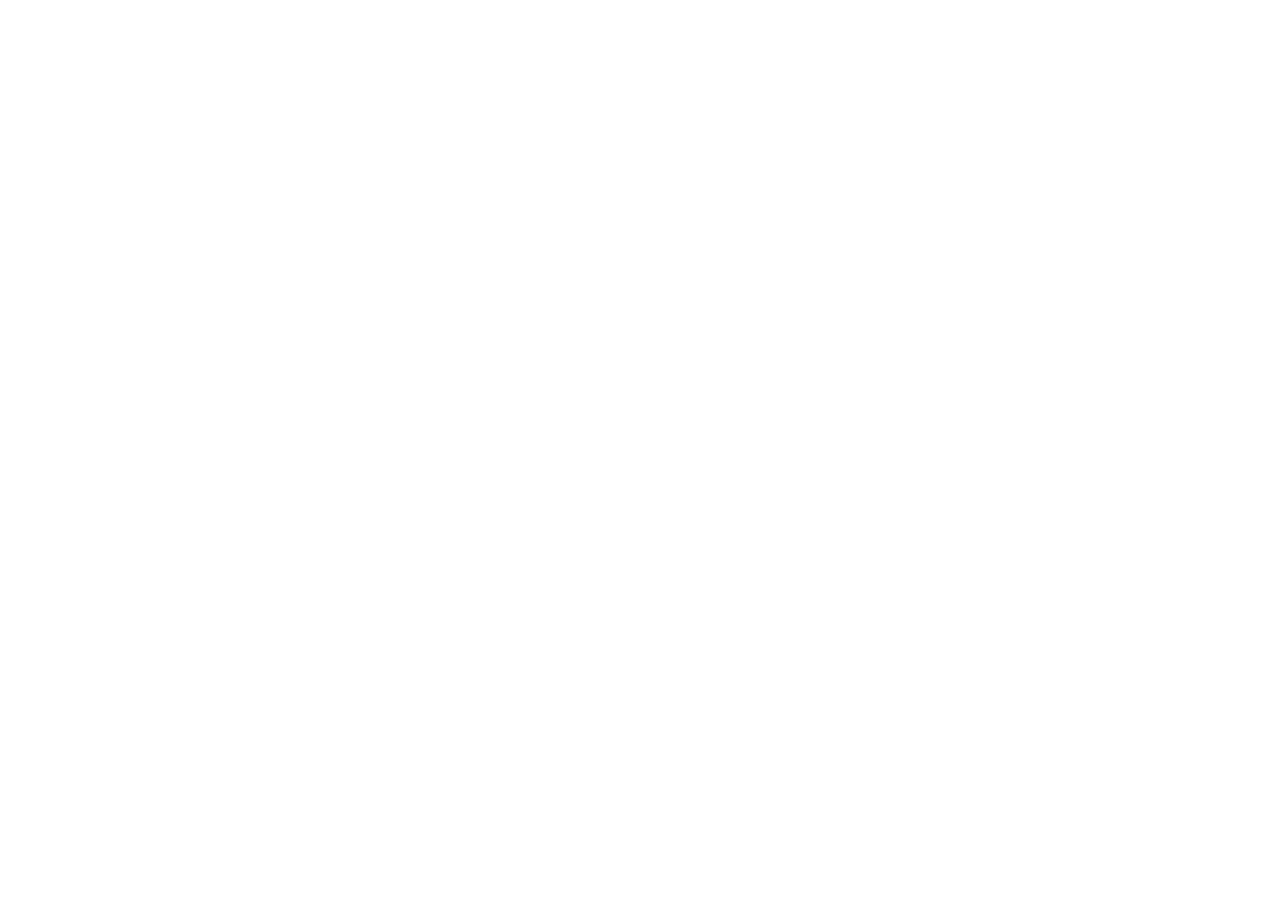
==== commit bf5a501b: "New addition with multiple feature with compactable ai" ====
--- a/dashboard.html
+++ b/dashboard.html
@@ -4,27 +4,22 @@
     <meta charset="UTF-8">
     <meta name="viewport" content="width=device-width, initial-scale=1.0, viewport-fit=cover">
     <title>LifeTrack Dashboard</title>
-    <meta name="theme-color" content="#0b1730">
+    <meta name="theme-color" content="#05070c">
+    <script src="config.js"></script>
+    <script src="app-redirect.js"></script>
     <link rel="apple-touch-icon" href="lifetrack-logo-192.png">
     <link rel="manifest" href="manifest.webmanifest">
     <script src="pwa.js" defer></script>
-    <link rel="icon" href="data:image/svg+xml,%3Csvg xmlns='http://www.w3.org/2000/svg' viewBox='0 0 64 64'%3E%3Cdefs%3E%3ClinearGradient id='g' x1='0' y1='0' x2='1' y2='1'%3E%3Cstop offset='0' stop-color='%233b82f6'/%3E%3Cstop offset='1' stop-color='%230891b2'/%3E%3C/linearGradient%3E%3C/defs%3E%3Crect width='64' height='64' rx='14' fill='url(%23g)'/%3E%3Ctext x='32' y='38' font-family='Arial,sans-serif' font-weight='800' font-size='26' letter-spacing='-1' text-anchor='middle' fill='%23ffffff'%3ELT%3C/text%3E%3Crect x='14' y='49' width='8' height='6' rx='1.5' fill='%23bfe3ff'/%3E%3Crect x='28' y='44' width='8' height='11' rx='1.5' fill='%23bfe3ff'/%3E%3Crect x='42' y='38' width='8' height='17' rx='1.5' fill='%23eafcff'/%3E%3C/svg%3E">
-    <link rel="stylesheet" href="dashboard.css?v=16">
-    <link rel="icon" type="image/png" href="lifetrack-logo.png" sizes="120x120">
+    <link rel="icon" type="image/png" href="lifetrack-logo.png" sizes="120x120" media="(prefers-color-scheme: light)" data-theme-icon="light">
+    <link rel="icon" type="image/png" href="lifetrack-logo-dark.png" sizes="120x120" media="(prefers-color-scheme: dark)" data-theme-icon="dark">
+    <link rel="stylesheet" href="dashboard.css?v=21">
 </head>
 <body>
 <div class="app">
     <aside class="sidebar" aria-label="Main navigation">
         <div class="logo" id="logoArea">
             <button type="button" class="logo-btn" id="logoBtn" aria-haspopup="menu" aria-expanded="false" aria-controls="profileMenu" title="Profile &amp; account">
-                <span class="logo-box"><svg viewBox="0 0 100 100" xmlns="http://www.w3.org/2000/svg" role="img" aria-label="LifeTrack logo">
-                    <text x="50" y="56" text-anchor="middle" font-family="Arial, 'Segoe UI', sans-serif" font-weight="800" font-size="44" letter-spacing="-3" fill="#ffffff">LT</text>
-                    <g opacity="0.92">
-                        <rect x="24" y="80" width="11" height="9" rx="2" fill="#bfe3ff"/>
-                        <rect x="44.5" y="73" width="11" height="16" rx="2" fill="#bfe3ff"/>
-                        <rect x="65" y="64" width="11" height="25" rx="2" fill="#eafcff"/>
-                    </g>
-                </svg></span>
+                <span class="logo-box"><img class="logo-image-light" src="lifetrack-logo.png" alt="LifeTrack logo"><img class="logo-image-dark" src="lifetrack-logo-dark.png" alt=""></span>
             </button>
             <div class="logo-text"><h2>LifeTrack</h2><p>Build your life.</p></div>
         </div>
@@ -33,7 +28,6 @@
             <button type="button" class="nav-item" data-section="habits" title="Habits"><span class="nav-icon">✓</span><span class="nav-text">Habits</span></button>
             <button type="button" class="nav-item" data-section="goals" title="Goals"><span class="nav-icon">🎯</span><span class="nav-text">Goals</span></button>
             <button type="button" class="nav-item" data-section="analytics" title="Analytics"><span class="nav-icon">📈</span><span class="nav-text">Analytics</span></button>
-            <button type="button" class="nav-item" data-section="tasks" title="Task"><span class="nav-icon">⚡</span><span class="nav-text">Task</span></button>
         </nav>
         <div class="sidebar-bottom">
             <div class="quote-box"><small>DAILY REMINDER</small><p>Small actions make a big difference.<br>Compounded daily.</p></div>
@@ -194,6 +188,7 @@
                     <div class="panel-header"><div><span class="eyebrow">REWARDS</span><h2>Achievements</h2></div></div>
                     <div id="badgeGrid" class="badge-grid"></div>
                 </div>
+
             </div>
         </section>
 
@@ -212,7 +207,7 @@
             <div class="page-card">
                 <span class="eyebrow">YOUR SYSTEM</span>
                 <h2>Build Your Habits</h2>
-                <p>Add or remove habits. Double-click a name to edit it. Hold and drag a habit card to reorder, or double-click the card and use the up/down arrow keys.</p>
+                <p>Add or remove habits. Hold and drag a habit name in the tracker to reorder it, or double-click the name and use the up/down arrow keys. Double-click a name here to edit it.</p>
 
                 <div class="add-habit">
                     <input id="newHabitInput" type="text" placeholder="Example: Meditation" autocomplete="off">
@@ -307,12 +302,14 @@
 
 <div id="profileMenu" class="profile-menu" role="menu" hidden></div>
 <button type="button" id="aiLauncher" class="ai-launcher" aria-label="Open LifeTrack AI assistant" aria-expanded="false" aria-controls="aiPanel" title="LifeTrack AI assistant">
-    <svg viewBox="0 0 24 24" aria-hidden="true"><path d="M18 9a6 6 0 0 0-12 0c0 7-3 7-3 9h18c0-2-3-2-3-9"/><path d="M10 21h4M12 3V1"/></svg>
+    <img class="logo-image-light" src="lifetrack-logo.png" alt="">
+    <img class="logo-image-dark" src="lifetrack-logo-dark.png" alt="">
 </button>
 <section id="aiPanel" class="ai-panel" role="dialog" aria-label="LifeTrack AI assistant" aria-modal="false" hidden>
     <header class="ai-header">
         <span class="ai-brand-icon" aria-hidden="true">
-            <svg viewBox="0 0 24 24"><path d="M18 9a6 6 0 0 0-12 0c0 7-3 7-3 9h18c0-2-3-2-3-9"/><path d="M10 21h4M12 3V1"/></svg>
+            <img class="logo-image-light" src="lifetrack-logo.png" alt="">
+            <img class="logo-image-dark" src="lifetrack-logo-dark.png" alt="">
         </span>
         <div><strong>LifeTrack AI</strong><small>Habits · goals · daily plan</small></div>
         <button type="button" class="ai-close" id="aiClose" aria-label="Close AI assistant">×</button>
@@ -329,7 +326,7 @@
         <form id="aiChatForm" class="ai-compose">
             <textarea id="aiPrompt" rows="2" maxlength="1200" placeholder="Ask about your habits or goals… (Enter to send)" aria-label="Message the AI assistant"></textarea>
             <div class="ai-compose-actions">
-                <button type="button" id="aiMic" class="ai-icon-button" aria-label="Speak your message" title="Voice input">🎙</button>
+                <button type="button" id="aiMic" class="ai-icon-button" aria-label="Speak your message" aria-pressed="false" title="Voice input">🎙</button>
                 <button type="button" id="aiSpeak" class="ai-icon-button" aria-label="Read the latest reply aloud" title="Read aloud">🔊</button>
                 <select id="aiVoiceLanguage" class="ai-voice-language" aria-label="Voice language"><option value="auto">Auto</option><option value="hi-IN">हिन्दी</option><option value="en-US">English</option></select>
                 <button type="submit" id="aiSend" class="ai-send">Send</button>
@@ -368,8 +365,7 @@
 <div id="toast" class="toast" role="status" aria-live="polite"></div>
 <input type="file" id="importFile" accept="application/json,.json" hidden>
 
-<script src="config.js"></script>
-<script src="dashboard.js?v=20"></script>
+<script src="dashboard.js?v=27"></script>
 
 <footer class="lt-footer"><span><a class="footer-privacy" href="privacy.html" aria-label="Privacy policy">© <strong>LT Series</strong></a> | <a class="footer-privacy" href="terms.html">Terms of Service</a> | <span class="footer-credit">Made by Suraj Shukla</span></span></footer>
 </body>
--- a/dashboard.css
+++ b/dashboard.css
@@ -1,21 +1,24 @@
 :root {
-    --bg: #eef3ff;
+    --bg: #e9edf4;
     --panel: #ffffff;
-    --panel-soft: #f2f6ff;
-    --text: #0f1e3d;
-    --muted: #5b6f92;
-    --line: #dbe6f8;
-    --primary: #2563eb;
-    --primary-strong: #1d4ed8;
-    --primary-glow: rgba(37, 99, 235, 0.20);
-    --accent: #0891b2;
-    --accent-glow: rgba(8, 145, 178, 0.20);
-    --tertiary: #1e40af;
-    --track: #dbe6f8;
-    --rail: #0b1730;
-    --rail-text: #eef5ff;
-    --rail-muted: #9db3d8;
-    --rail-active-glow: rgba(96, 165, 250, 0.20);
+    --panel-soft: #f2f4f8;
+    --text: #101827;
+    --muted: #617087;
+    --line: #cbd3df;
+    --primary: #174bc1;
+    --primary-strong: #103995;
+    --primary-glow: rgba(29, 78, 216, 0.24);
+    --accent: #7652d6;
+    --accent-glow: rgba(118, 82, 214, 0.20);
+    --tertiary: #087fce;
+    --tertiary-glow: rgba(8, 127, 206, 0.18);
+    --warm: #d76c50;
+    --warm-glow: rgba(215, 108, 80, 0.18);
+    --track: #d8deea;
+    --rail: #0a1020;
+    --rail-text: #f4f7fc;
+    --rail-muted: #a8b6cc;
+    --rail-active-glow: rgba(74, 130, 255, 0.30);
     font-family: Inter, ui-sans-serif, system-ui, -apple-system, BlinkMacSystemFont, "Segoe UI", sans-serif;
     --sidebar-closed: 68px;
     --sidebar-open: 240px;
@@ -39,25 +42,28 @@
     transition: background 200ms ease, color 200ms ease;
 }
 
-/* ---------- Dark mode: shining blue-black ---------- */
+/* ---------- Dark mode: shiny blue-black ---------- */
 body.dark {
-    --bg: #04070d;
-    --panel: #0a1120;
-    --panel-soft: #0d1830;
-    --text: #eaf3ff;
-    --muted: #8ea3c7;
-    --line: #1c2942;
-    --primary: #4da6ff;
-    --primary-strong: #7cc3ff;
-    --primary-glow: rgba(77, 166, 255, 0.38);
-    --accent: #22d3ee;
-    --accent-glow: rgba(34, 211, 238, 0.32);
-    --tertiary: #60a5fa;
-    --track: #16223a;
-    --rail: #010308;
-    --rail-text: #eaf6ff;
-    --rail-muted: #7f97bd;
-    --rail-active-glow: rgba(77, 166, 255, 0.28);
+    --bg: #05070c;
+    --panel: #0c1018;
+    --panel-soft: #121a27;
+    --text: #edf2fb;
+    --muted: #9aa9bf;
+    --line: #293447;
+    --primary: #75a5ff;
+    --primary-strong: #a8c5ff;
+    --primary-glow: rgba(91, 142, 255, 0.42);
+    --accent: #b69aff;
+    --accent-glow: rgba(160, 123, 255, 0.30);
+    --tertiary: #52c7ff;
+    --tertiary-glow: rgba(58, 183, 255, 0.25);
+    --warm: #ff9a79;
+    --warm-glow: rgba(255, 126, 97, 0.24);
+    --track: #1c2635;
+    --rail: #02040a;
+    --rail-text: #f1f5fb;
+    --rail-muted: #97a8c2;
+    --rail-active-glow: rgba(78, 130, 255, 0.34);
 }
 
 body.dark::before {
@@ -67,8 +73,16 @@
     z-index: -1;
     pointer-events: none;
     background:
-        radial-gradient(560px 420px at 8% 6%, rgba(77, 166, 255, 0.10), transparent 60%),
-        radial-gradient(620px 460px at 96% 88%, rgba(34, 211, 238, 0.08), transparent 60%);
+        radial-gradient(560px 420px at 8% 6%, rgba(47, 102, 226, 0.16), transparent 60%),
+        radial-gradient(620px 460px at 96% 88%, rgba(160, 123, 255, 0.10), transparent 60%),
+        radial-gradient(520px 380px at 54% 48%, rgba(58, 183, 255, 0.035), transparent 65%);
+}
+
+body:not(.dark) {
+    background:
+        radial-gradient(800px 520px at 100% 0%, rgba(118, 82, 214, 0.055), transparent 68%),
+        radial-gradient(780px 560px at 0% 100%, rgba(8, 127, 206, 0.045), transparent 70%),
+        linear-gradient(145deg, #f4f6fa 0%, var(--bg) 54%, #e6ebf3 100%);
 }
 
 button,
@@ -105,10 +119,10 @@
     overflow-x: hidden;
     overflow-y: auto;
     color: var(--rail-text);
-    border-right: 1px solid rgba(255, 255, 255, 0.10);
-    background: var(--rail);
-    box-shadow: 8px 0 24px rgba(5, 15, 35, 0.16);
-    transition: width 200ms ease;
+    border-right: 1px solid rgba(173, 194, 231, 0.16);
+    background: linear-gradient(180deg, #111b30 0%, var(--rail) 52%, #03060d 100%);
+    box-shadow: 8px 0 28px rgba(5, 15, 35, 0.24), 1px 0 0 rgba(255,255,255,.04) inset;
+    transition: width 220ms ease, box-shadow 220ms ease;
 }
 
 .sidebar:hover,
@@ -149,20 +163,38 @@
 }
 
 .logo-box {
-    color: #ffffff;
-    background: linear-gradient(145deg, #3b82f6, #0891b2);
-    box-shadow: 0 4px 14px rgba(37, 99, 235, 0.35);
-}
-
-.logo-box svg {
+    background: #ffffff;
+    box-shadow: 0 0 0 2px rgba(219, 228, 241, 0.72), 0 5px 18px rgba(31, 69, 142, 0.32);
+}
+
+.logo-box img {
+    display: block;
     width: 100%;
     height: 100%;
+    object-fit: cover;
+}
+
+.logo-box .logo-image-dark {
+    display: none;
+}
+
+body.dark .logo-box {
+    background: #000000;
+    box-shadow: 0 0 0 2px rgba(203, 218, 239, 0.40), 0 0 20px rgba(69, 119, 232, 0.28);
+}
+
+body.dark .logo-box .logo-image-light {
+    display: none;
+}
+
+body.dark .logo-box .logo-image-dark {
+    display: block;
 }
 
 .profile {
     color: #ffffff;
-    background: linear-gradient(145deg, #2563eb, #0891b2);
-    box-shadow: 0 4px 12px rgba(37, 99, 235, 0.30);
+    background: linear-gradient(145deg, #3176ef, #123eaa);
+    box-shadow: 0 4px 14px rgba(37, 80, 166, 0.34);
 }
 
 .logo-text,
@@ -272,12 +304,12 @@
 .sidebar .theme-button:hover,
 .sidebar .nav-item.active {
     color: var(--rail-text);
-    border-color: rgba(77, 166, 255, 0.35);
-    background: rgba(77, 166, 255, 0.12);
+    border-color: rgba(131, 171, 255, 0.46);
+    background: linear-gradient(100deg, rgba(44, 95, 195, 0.38), rgba(173, 195, 228, 0.08));
 }
 
 .sidebar .nav-item.active {
-    box-shadow: inset 3px 0 0 #4da6ff, 0 0 16px var(--rail-active-glow);
+    box-shadow: inset 3px 0 0 #8cb4ff, 0 0 20px var(--rail-active-glow);
 }
 
 .nav-icon {
@@ -314,9 +346,9 @@
     width: 220px;
     padding: 14px;
     overflow: hidden;
-    border: 1px solid rgba(77, 166, 255, 0.16);
-    border-radius: 8px;
-    background: rgba(77, 166, 255, 0.08);
+    border: 1px solid rgba(172, 194, 231, 0.20);
+    border-radius: 10px;
+    background: linear-gradient(140deg, rgba(76, 113, 177, 0.16), rgba(255, 255, 255, 0.035));
 }
 
 .quote-box small,
@@ -329,7 +361,7 @@
 }
 
 .quote-box small {
-    color: #9db3d8;
+    color: var(--rail-muted);
 }
 
 .quote-box p {
@@ -478,14 +510,29 @@
     border: 1px solid var(--line);
     border-radius: 12px;
     background: var(--panel);
-    box-shadow: 0 10px 24px rgba(18, 52, 110, 0.06);
-    transition: background 200ms ease, border-color 200ms ease, box-shadow 200ms ease;
+    background: linear-gradient(145deg, var(--panel), color-mix(in srgb, var(--panel) 94%, var(--track)));
+    box-shadow: 0 12px 28px rgba(21, 37, 68, 0.075), 0 1px 0 rgba(255,255,255,.78) inset;
+    transition: transform 200ms ease, background 200ms ease, border-color 200ms ease, box-shadow 200ms ease;
 }
 
 body.dark .panel,
 body.dark .stat-card,
 body.dark .page-card {
-    box-shadow: 0 10px 26px rgba(0, 0, 0, 0.45);
+    box-shadow: 0 16px 38px rgba(0, 0, 0, 0.38), 0 1px 0 rgba(207, 221, 241, 0.045) inset;
+    background: linear-gradient(145deg, #111824, var(--panel) 72%);
+}
+
+.panel:hover,
+.stat-card:hover,
+.page-card:hover {
+    border-color: color-mix(in srgb, var(--primary) 42%, var(--line));
+    box-shadow: 0 16px 34px rgba(17, 43, 91, 0.12), 0 1px 0 rgba(255,255,255,.78) inset;
+}
+
+body.dark .panel:hover,
+body.dark .stat-card:hover,
+body.dark .page-card:hover {
+    box-shadow: 0 18px 42px rgba(0, 0, 0, 0.46), 0 0 20px rgba(66, 116, 232, 0.10), 0 1px 0 rgba(207, 221, 241, 0.06) inset;
 }
 
 .panel,
@@ -495,7 +542,7 @@
 
 .stat-card {
     padding: 19px;
-    border-top: 3px solid var(--primary);
+    border-top: 3px solid color-mix(in srgb, var(--primary) 76%, #d6e2f5);
 }
 
 body.dark .stat-card {
@@ -511,7 +558,11 @@
 }
 
 .stat-card:nth-child(3) {
-    border-top-color: var(--tertiary);
+    border-top-color: var(--warm);
+}
+
+body.dark .stat-card:nth-child(3) {
+    box-shadow: 0 10px 26px rgba(0, 0, 0, 0.45), 0 -1px 0 0 var(--warm-glow) inset;
 }
 
 .stat-card h2 {
@@ -552,8 +603,8 @@
     color: #ffffff;
     border: 1px solid var(--primary);
     border-radius: 8px;
-    background: var(--primary);
-    box-shadow: 0 4px 12px var(--primary-glow);
+    background: linear-gradient(135deg, #2862d5, #123e9e);
+    box-shadow: 0 5px 15px var(--primary-glow), 0 1px 0 rgba(255,255,255,.25) inset;
     cursor: pointer;
     transition: background 160ms ease, border-color 160ms ease, transform 160ms ease, box-shadow 160ms ease;
 }
@@ -566,8 +617,8 @@
 
 .primary-button:hover {
     border-color: var(--primary-strong);
-    background: var(--primary-strong);
-    box-shadow: 0 6px 18px var(--primary-glow);
+    background: linear-gradient(135deg, #3678f0, #123e9e);
+    box-shadow: 0 8px 23px var(--primary-glow), 0 1px 0 rgba(255,255,255,.28) inset;
 }
 
 .secondary-button:hover {
@@ -626,6 +677,32 @@
     white-space: nowrap;
 }
 
+.habit-table td:first-child {
+    cursor: grab;
+    touch-action: none;
+}
+
+.habit-table td:first-child:active {
+    cursor: grabbing;
+}
+
+.habit-table td:first-child.is-reorder-selected {
+    outline: 2px solid var(--primary);
+    outline-offset: -2px;
+}
+
+.habit-table tbody tr.is-dragging {
+    opacity: 0.55;
+}
+
+.habit-table tbody tr.drop-before td {
+    border-top: 2px solid var(--primary);
+}
+
+.habit-table tbody tr.drop-after td {
+    border-bottom: 2px solid var(--primary);
+}
+
 /* ---------- Habit tracker: clean rounded-square tick boxes ---------- */
 .habit-box {
     position: relative;
@@ -704,11 +781,11 @@
 }
 
 body.dark .habit-box .habit-check:checked + .box {
-    background: linear-gradient(160deg, #4da6ff, #2f80e0);
+    background: linear-gradient(160deg, var(--primary), #315fb8);
 }
 
 body.dark .habit-box .box svg {
-    stroke: #05122a;
+    stroke: #08111f;
 }
 
 .habit-box .habit-check:checked + .box svg {
@@ -800,8 +877,8 @@
 
 .tier-red { background: var(--zone-red); }
 .tier-orange { background: var(--zone-orange); }
-.tier-yellow { background: var(--zone-yellow); color: #231a00; }
-.tier-green { background: var(--zone-green); color: #04210f; }
+.tier-yellow { background: var(--zone-yellow); color: #152b4c; }
+.tier-green { background: var(--zone-green); color: #ffffff; }
 
 .reminder-line {
     margin: 0;
@@ -1036,19 +1113,19 @@
     overflow: visible;
 }
 
-/* colour zones: red 0-25, orange 25-50, yellow 50-75, green 75-100 */
+/* Progress zones: red 0-25, orange 25-50, yellow 50-75, blue 75-100 */
 :root {
-    --zone-red: #e5484d;
-    --zone-orange: #f08a24;
-    --zone-yellow: #d9a406;
-    --zone-green: #16a34a;
+    --zone-red: #c83f56;
+    --zone-orange: #d87524;
+    --zone-yellow: #ba8b12;
+    --zone-green: #16836b;
 }
 
 body.dark {
-    --zone-red: #ff5d68;
-    --zone-orange: #ff9a3c;
-    --zone-yellow: #ffd23f;
-    --zone-green: #2ee59d;
+    --zone-red: #ff788d;
+    --zone-orange: #ffad68;
+    --zone-yellow: #f5cf68;
+    --zone-green: #59d6ad;
 }
 
 .zone-red { stroke: var(--zone-red); color: var(--zone-red); }
@@ -1545,22 +1622,27 @@
     position: fixed;
     z-index: 60;
     width: min(312px, calc(100vw - 16px));
+    max-height: calc(100vh - 24px);
+    max-height: calc(100dvh - 24px);
     padding: 10px;
+    overflow-x: hidden;
+    overflow-y: auto;
+    overscroll-behavior: contain;
     color: var(--text);
-    border: 1px solid var(--line);
+    border: 1px solid color-mix(in srgb, var(--primary) 22%, var(--line));
     border-radius: 14px;
-    background: var(--panel);
-    box-shadow: 0 24px 60px rgba(5, 15, 35, 0.24), 0 4px 14px rgba(5, 15, 35, 0.08);
+    background: linear-gradient(150deg, var(--panel), color-mix(in srgb, var(--panel) 94%, var(--track)));
+    box-shadow: 0 24px 60px rgba(5, 15, 35, 0.28), 0 0 22px color-mix(in srgb, var(--primary-glow) 42%, transparent);
 }
 .profile-menu[hidden] { display: none; }
 .profile-menu:not([hidden]) { animation: profile-menu-in 150ms ease-out both; }
-.pm-head { display: flex; align-items: center; gap: 12px; padding: 8px 8px 14px; border-bottom: 1px solid var(--line); }
+.pm-head { display: flex; align-items: flex-start; gap: 12px; padding: 8px 8px 14px; border-bottom: 1px solid var(--line); }
 .pm-head > .profile { flex: 0 0 42px; width: 42px; height: 42px; border: 1px solid var(--line); box-shadow: 0 2px 8px rgba(15, 30, 61, 0.10); }
 .pm-head > div { min-width: 0; display: grid; gap: 3px; justify-items: start; }
 .pm-head strong, .pm-head small { max-width: 100%; overflow: hidden; text-overflow: ellipsis; white-space: nowrap; }
 .pm-head strong { font-size: 14px; font-weight: 750; }
 .pm-head small { color: var(--muted); font-size: 12px; line-height: 1.35; }
-.pm-head .chip { margin-top: 3px; padding: 3px 8px; font-size: 10.5px; }
+.pm-head .chip { max-width: 100%; margin-top: 3px; padding: 3px 8px; font-size: 10.5px; white-space: normal; overflow-wrap: anywhere; }
 .pm-list { display: grid; gap: 3px; padding-top: 8px; }
 .pm-list button {
     display: flex;
@@ -1602,15 +1684,22 @@
     width: 60px;
     height: 60px;
     place-items: center;
-    color: #fff;
-    border: 0;
+    padding: 0;
+    border: 2px solid color-mix(in srgb, var(--primary) 70%, #fff);
     border-radius: 50%;
-    background: linear-gradient(145deg, #3b82f6, #0756d8);
-    box-shadow: 0 8px 24px rgba(37, 99, 235, 0.4);
+    background: #ffffff;
+    box-shadow: 0 0 0 4px color-mix(in srgb, var(--accent) 18%, transparent), 0 8px 26px rgba(28, 69, 157, 0.40);
     cursor: pointer;
-}
-.ai-launcher svg, .ai-brand-icon svg { width: 28px; height: 28px; fill: none; stroke: currentColor; stroke-width: 1.8; stroke-linecap: round; stroke-linejoin: round; }
-.ai-launcher:hover { transform: translateY(-2px); }
+    overflow: hidden;
+    transition: transform 180ms ease, box-shadow 180ms ease;
+}
+.ai-launcher img, .ai-brand-icon img { display: block; width: 100%; height: 100%; object-fit: cover; }
+.ai-launcher .logo-image-dark, .ai-brand-icon .logo-image-dark { display: none; }
+body.dark .ai-launcher, body.dark .ai-brand-icon { background: #000; }
+body.dark .ai-launcher .logo-image-light, body.dark .ai-brand-icon .logo-image-light { display: none; }
+body.dark .ai-launcher .logo-image-dark, body.dark .ai-brand-icon .logo-image-dark { display: block; }
+.ai-launcher:hover { transform: translateY(-2px) scale(1.04); box-shadow: 0 0 0 5px color-mix(in srgb, var(--accent) 20%, transparent), 0 10px 30px var(--primary-glow); }
+.ai-launcher:focus-visible { outline: 3px solid var(--accent); outline-offset: 4px; }
 .ai-panel {
     position: fixed;
     right: max(22px, env(safe-area-inset-right));
@@ -1623,43 +1712,45 @@
     grid-template-rows: auto auto minmax(0, 1fr);
     overflow: hidden;
     color: var(--text);
-    border: 1px solid var(--line);
+    border: 1px solid color-mix(in srgb, var(--accent) 35%, var(--line));
     border-radius: 18px;
-    background: var(--panel);
-    box-shadow: 0 18px 55px rgba(2, 10, 26, 0.28);
+    background: linear-gradient(155deg, var(--panel-soft), var(--panel) 45%);
+    box-shadow: 0 20px 60px rgba(2, 10, 26, 0.32), 0 0 24px color-mix(in srgb, var(--primary-glow) 55%, transparent);
 }
 .ai-panel[hidden], .ai-view[hidden] { display: none; }
-.ai-header { display: flex; align-items: center; gap: 11px; padding: 14px 16px; color: #fff; background: linear-gradient(110deg, #1765e8, #0789c7); }
-.ai-brand-icon { display: grid; flex: 0 0 auto; width: 40px; height: 40px; place-items: center; border-radius: 50%; background: rgba(255,255,255,.17); }
-.ai-brand-icon svg { width: 23px; height: 23px; }
+.ai-header { display: flex; align-items: center; gap: 11px; padding: 14px 16px; color: #fff; background: linear-gradient(112deg, #101a31, #1b4db4 58%, #3975d9); }
+.ai-brand-icon { display: grid; flex: 0 0 auto; width: 40px; height: 40px; place-items: center; overflow: hidden; border: 1px solid rgba(255,255,255,.62); border-radius: 50%; background: #fff; box-shadow: 0 0 18px rgba(179, 202, 240, .32); }
 .ai-header > div { display: grid; gap: 2px; min-width: 0; }
 .ai-header small { color: rgba(255,255,255,.82); font-size: 11px; }
 .ai-close { margin-left: auto; color: #fff; border: 0; background: transparent; font-size: 25px; cursor: pointer; }
 .ai-tabs { display: flex; gap: 6px; padding: 8px 12px; border-bottom: 1px solid var(--line); background: var(--panel-soft); }
 .ai-tabs button { flex: 1; padding: 8px 10px; color: var(--muted); border: 0; border-radius: 8px; background: transparent; cursor: pointer; font-weight: 700; }
-.ai-tabs button.active { color: #fff; background: #2563eb; }
+.ai-tabs button.active { color: #fff; background: linear-gradient(110deg, #2866df, #173f9c); box-shadow: 0 3px 12px rgba(37,99,235,.24); }
 .ai-view { display: flex; min-height: 0; flex-direction: column; gap: 10px; padding: 12px; overflow: hidden; }
 .ai-privacy-note { flex: 0 0 auto; margin: 0; color: var(--muted); font-size: 11px; line-height: 1.45; overflow-wrap: anywhere; }
 .ai-messages, .ai-notes-list { display: flex; min-height: 0; flex: 1; flex-direction: column; gap: 9px; overflow-y: auto; padding: 3px; }
 .ai-message { max-width: 92%; padding: 10px 12px; border-radius: 13px; font-size: 13px; line-height: 1.45; white-space: pre-wrap; overflow-wrap: anywhere; }
 .ai-message.assistant { align-self: flex-start; border: 1px solid var(--line); background: var(--panel-soft); }
-.ai-message.user { align-self: flex-end; color: #fff; background: #2563eb; }
+.ai-message.user { align-self: flex-end; color: #fff; background: linear-gradient(135deg, #2862d5, #123e9e); }
 .ai-message.error { color: var(--zone-red); border-color: color-mix(in srgb, var(--zone-red) 40%, var(--line)); }
 .ai-compose { display: grid; flex: 0 0 auto; gap: 6px; padding-top: 8px; border-top: 1px solid var(--line); }
 .ai-compose textarea, .ai-note-form textarea { width: 100%; min-height: 54px; resize: vertical; padding: 10px; color: var(--text); border: 1px solid var(--line); border-radius: 10px; background: var(--panel); }
+.ai-compose textarea:focus-visible { border-color: var(--accent); box-shadow: 0 0 0 3px color-mix(in srgb, var(--accent) 18%, transparent); }
 .ai-compose-actions { display: flex; justify-content: flex-end; gap: 8px; }
 .ai-icon-button { width: 38px; height: 36px; color: var(--primary-strong); border: 1px solid var(--line); border-radius: 9px; background: var(--panel-soft); cursor: pointer; }
+.ai-icon-button[aria-pressed="true"] { color: #fff; border-color: var(--accent); background: linear-gradient(110deg, #2866df, #173f9c); box-shadow: 0 0 12px var(--primary-glow); }
 .ai-voice-language { min-width: 70px; padding: 5px; color: var(--text); border: 1px solid var(--line); border-radius: 8px; background: var(--panel); font-size: 11px; }
-.ai-send { min-height: 36px; padding: 8px 13px; color: #fff; border: 0; border-radius: 9px; background: #2563eb; cursor: pointer; font-weight: 700; }
+.ai-send { min-height: 36px; padding: 8px 13px; color: #fff; border: 0; border-radius: 9px; background: linear-gradient(110deg, #2866df, #173f9c); box-shadow: 0 4px 14px rgba(37,99,235,.25), 0 1px 0 rgba(255,255,255,.2) inset; cursor: pointer; font-weight: 700; }
 .ai-send:disabled, .ai-icon-button:disabled { opacity: .55; cursor: wait; }
 .ai-status { min-height: 14px; color: var(--muted); font-size: 11px; }
-.ai-proposals { display: grid; flex: 0 0 auto; gap: 8px; max-height: 180px; overflow-y: auto; padding: 10px; border: 1px solid #8db8ff; border-radius: 11px; background: color-mix(in srgb, #2563eb 8%, var(--panel)); }
+.ai-status[data-state="error"] { color: var(--zone-red); }
+.ai-proposals { display: grid; flex: 0 0 auto; gap: 8px; max-height: 180px; overflow-y: auto; padding: 10px; border: 1px solid color-mix(in srgb, var(--primary) 48%, var(--line)); border-radius: 11px; background: color-mix(in srgb, var(--primary) 8%, var(--panel)); }
 .ai-proposals[hidden] { display: none; }
 .ai-proposals h4, .ai-note p { margin: 0; overflow-wrap: anywhere; }
 .ai-proposal-list { display: grid; gap: 6px; margin: 0; padding-left: 18px; color: var(--text); font-size: 12px; }
 .ai-proposal-actions { display: flex; justify-content: flex-end; gap: 8px; }
 .ai-proposal-actions button { min-height: 34px; padding: 6px 10px; border: 1px solid var(--line); border-radius: 8px; background: var(--panel); cursor: pointer; }
-.ai-proposal-actions .ai-apply { color: #fff; border-color: #2563eb; background: #2563eb; }
+.ai-proposal-actions .ai-apply { color: #fff; border-color: var(--primary); background: linear-gradient(110deg, #2866df, #173f9c); }
 .ai-note-form { display: grid; flex: 0 0 auto; gap: 7px; }
 .ai-note { display: grid; gap: 8px; padding: 10px; border: 1px solid var(--line); border-radius: 10px; background: var(--panel-soft); }
 .ai-note p { margin: 0; font-size: 13px; line-height: 1.4; white-space: pre-wrap; overflow-wrap: anywhere; }
@@ -1923,6 +2014,55 @@
 .badge-bar { width: 100%; height: 5px; overflow: hidden; border-radius: 4px; background: var(--track); }
 .badge-bar b { display: block; height: 100%; border-radius: 4px; background: var(--zone-yellow); }
 
+.modal-feedback-stars {
+    display: flex;
+    flex-wrap: wrap;
+    gap: 8px;
+    margin: 10px 0 16px;
+}
+
+.feedback-star {
+    display: grid;
+    place-items: center;
+    width: 38px;
+    height: 38px;
+    padding: 0;
+    border: 1px solid var(--line);
+    border-radius: 10px;
+    background: var(--panel-soft);
+    color: #a6b4c9;
+    font-size: 20px;
+    cursor: pointer;
+    transition: transform 150ms ease, border-color 150ms ease, background 150ms ease, color 150ms ease;
+}
+
+.feedback-star:hover,
+.feedback-star:focus-visible {
+    transform: translateY(-1px);
+    border-color: color-mix(in srgb, var(--primary) 68%, #d5dfed);
+    color: var(--primary);
+    outline: none;
+}
+
+.feedback-star.active {
+    border-color: color-mix(in srgb, var(--primary) 74%, #d5dfed);
+    background: color-mix(in srgb, var(--primary) 12%, var(--panel));
+    color: var(--primary-strong);
+    box-shadow: 0 4px 12px var(--primary-glow);
+}
+
+#feedbackText {
+    width: 100%;
+    min-height: 110px;
+    resize: vertical;
+    margin-top: 8px;
+    padding: 12px 14px;
+    color: var(--text);
+    border: 1px solid var(--line);
+    border-radius: 10px;
+    background: var(--panel-soft);
+}
+
 .today-task-card {
     display: grid;
     gap: 10px;
@@ -2206,7 +2346,7 @@
     }
 
     .sidebar .nav-item.active {
-        box-shadow: inset 0 3px 0 #4da6ff, 0 0 16px var(--rail-active-glow);
+        box-shadow: inset 0 3px 0 #8cb4ff, 0 0 16px var(--rail-active-glow);
     }
 
     /* content uses the full width now */
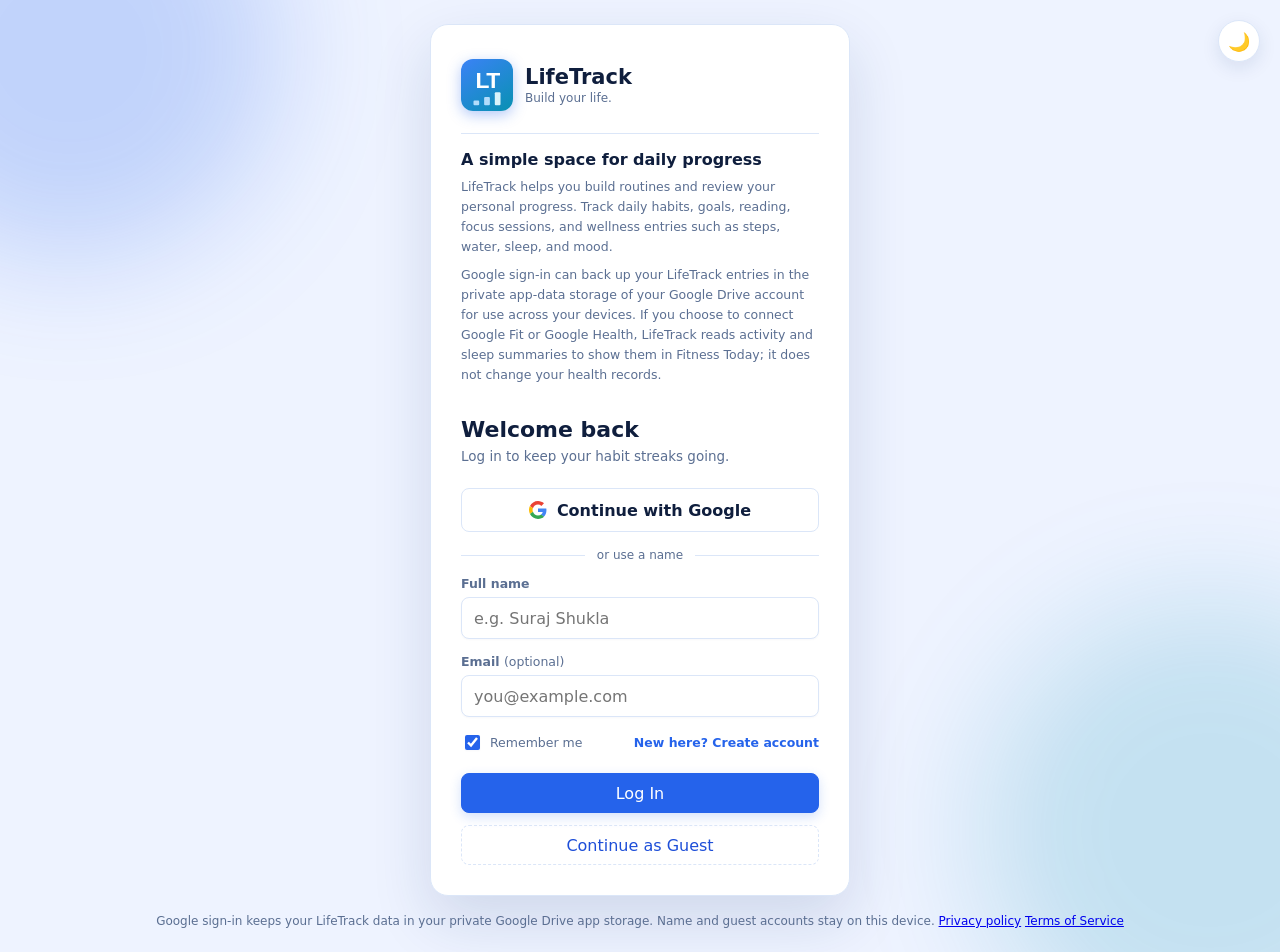
==== commit 7f6d3368: "Add files via upload" ====
--- a/dashboard.html
+++ b/dashboard.html
@@ -1,372 +1,376 @@
-<!DOCTYPE html>
-<html lang="en">
-<head>
-    <meta charset="UTF-8">
-    <meta name="viewport" content="width=device-width, initial-scale=1.0, viewport-fit=cover">
-    <title>LifeTrack Dashboard</title>
-    <meta name="theme-color" content="#05070c">
-    <script src="config.js"></script>
-    <script src="app-redirect.js"></script>
-    <link rel="apple-touch-icon" href="lifetrack-logo-192.png">
-    <link rel="manifest" href="manifest.webmanifest">
-    <script src="pwa.js" defer></script>
-    <link rel="icon" type="image/png" href="lifetrack-logo.png" sizes="120x120" media="(prefers-color-scheme: light)" data-theme-icon="light">
-    <link rel="icon" type="image/png" href="lifetrack-logo-dark.png" sizes="120x120" media="(prefers-color-scheme: dark)" data-theme-icon="dark">
-    <link rel="stylesheet" href="dashboard.css?v=21">
-</head>
-<body>
-<div class="app">
-    <aside class="sidebar" aria-label="Main navigation">
-        <div class="logo" id="logoArea">
-            <button type="button" class="logo-btn" id="logoBtn" aria-haspopup="menu" aria-expanded="false" aria-controls="profileMenu" title="Profile &amp; account">
-                <span class="logo-box"><img class="logo-image-light" src="lifetrack-logo.png" alt="LifeTrack logo"><img class="logo-image-dark" src="lifetrack-logo-dark.png" alt=""></span>
-            </button>
-            <div class="logo-text"><h2>LifeTrack</h2><p>Build your life.</p></div>
-        </div>
-        <nav class="navigation" aria-label="Sections">
-            <button type="button" class="nav-item active" data-section="dashboard" aria-current="page" title="Dashboard"><span class="nav-icon">📊</span><span class="nav-text">Dashboard</span></button>
-            <button type="button" class="nav-item" data-section="habits" title="Habits"><span class="nav-icon">✓</span><span class="nav-text">Habits</span></button>
-            <button type="button" class="nav-item" data-section="goals" title="Goals"><span class="nav-icon">🎯</span><span class="nav-text">Goals</span></button>
-            <button type="button" class="nav-item" data-section="analytics" title="Analytics"><span class="nav-icon">📈</span><span class="nav-text">Analytics</span></button>
-        </nav>
-        <div class="sidebar-bottom">
-            <div class="quote-box"><small>DAILY REMINDER</small><p>Small actions make a big difference.<br>Compounded daily.</p></div>
-            <button type="button" id="themeToggle" class="theme-button" aria-pressed="true" title="Change appearance"><span class="nav-icon">☀</span><span class="nav-text">Light Mode</span></button>
-        </div>
-    </aside>
-    <main class="main-content">
-        <header class="topbar">
-            <div>
-                <span class="eyebrow">PERSONAL DEVELOPMENT SYSTEM</span>
-                <h1 id="pageTitle">Dashboard</h1>
-            </div>
-
-            <div class="top-actions">
-                <select id="monthSelect">
-                    <option>January</option>
-                    <option>February</option>
-                    <option>March</option>
-                    <option>April</option>
-                    <option>May</option>
-                    <option>June</option>
-                    <option>July</option>
-                    <option>August</option>
-                    <option>September</option>
-                    <option>October</option>
-                    <option>November</option>
-                    <option>December</option>
-                </select>
-
-                <select id="yearSelect">
-                    <option>2025</option>
-                    <option>2026</option>
-                    <option>2027</option>
-                    <option>2028</option>
-                    <option>2029</option>
-                    <option>2030</option>
-                </select>
-
-                <button type="button" class="user-info user-chip" id="userChip" aria-haspopup="menu" aria-controls="profileMenu" title="Profile &amp; account">
-                    <span id="userName" class="user-name">User</span>
-                    <span id="profileLetter" class="profile">U</span>
-                </button>
-            </div>
-        </header>
-
-        <section id="dashboard" class="section active-section">
-            <div class="stats-grid">
-                <div class="stat-card">
-                    <span class="stat-title">NUMBER OF HABITS</span>
-                    <h2 id="habitCount">0</h2>
-                    <p>Active habits</p>
-                    <div id="habitLegend" class="habit-legend"></div>
-                </div>
-
-                <div class="stat-card">
-                    <span class="stat-title">COMPLETED HABITS</span>
-                    <h2 id="completedCount">0</h2>
-                    <p>This month</p>
-                    <div id="completedSpark" class="spark-wrap"></div>
-                    <div id="completedChips" class="chip-row"></div>
-                </div>
-
-                <div class="stat-card progress-card">
-                    <span class="stat-title">OVERALL PROGRESS</span>
-                    <div id="progressGauge" class="gauge-wrap"></div>
-                    <p id="progressFeedback" class="gauge-feedback">Keep building momentum</p>
-                </div>
-            </div>
-
-            <div class="main-grid">
-                <div class="panel habit-panel">
-                    <div class="panel-header">
-                        <div>
-                            <span class="eyebrow">CONSISTENCY</span>
-                            <h2>Habit Tracker</h2>
-                        </div>
-                        <button type="button" id="resetBtn" class="secondary-button">Reset Month</button>
-                    </div>
-
-                    <div class="table-wrapper">
-                        <table class="habit-table">
-                            <thead id="calendarHead"></thead>
-                            <tbody id="habitBody"></tbody>
-                        </table>
-                    </div>
-                </div>
-
-                <div class="panel streak-panel">
-                    <div class="panel-header"><div><span class="eyebrow">THIS MONTH · STREAKS</span><h2>Current Streaks</h2></div></div>
-                    <div id="streakList" class="streak-list"></div>
-                </div>
-            </div>
-
-            <div class="bottom-grid">
-                <div class="panel completion-panel">
-                    <div class="panel-header">
-                        <div>
-                            <span class="eyebrow">PERFORMANCE</span>
-                            <h2>Daily Completion</h2>
-                        </div>
-                    </div>
-                    <div id="completionChart" class="chart-svg-wrap"></div>
-                    <div id="completionChips" class="chip-row"></div>
-                    <h3 class="sub-head">Average by weekday</h3>
-                    <div id="weekdayBars" class="wd-bars"></div>
-                    <div class="focus-session" id="focusSession">
-                        <div class="focus-session-head"><div><span class="eyebrow">FOCUS</span><h3>Focus Session</h3></div><span id="focusState" class="focus-state">Ready</span></div>
-                        <div class="focus-session-main"><output id="focusClock" class="focus-clock" aria-live="polite">25:00</output><div class="focus-length" title="Choose a duration from 1 minute to 24 hours"><label><input id="focusHours" type="number" min="0" max="24" step="1" value="0" inputmode="numeric" aria-label="Focus duration hours"><span>hr</span></label><b aria-hidden="true">:</b><label><input id="focusMinutes" type="number" min="0" max="59" step="1" value="25" inputmode="numeric" aria-label="Focus duration minutes"><span>min</span></label></div></div>
-                        <div class="focus-session-actions"><button type="button" class="primary-button" id="focusToggle">Start</button><button type="button" class="secondary-button" id="focusReset">Reset</button></div>
-                        <small id="focusSummary" class="focus-summary">0 sessions · 0 minutes focused today</small>
-                    </div>
-                </div>
-
-                <div class="panel reminder-panel">
-                    <div class="panel-header">
-                        <div>
-                            <span class="eyebrow">DAILY REMINDER</span>
-                            <h2>Daily Body &amp; Mind Plan</h2>
-                        </div>
-                        <button type="button" id="bodyEditBtn" class="secondary-button">Edit Profile</button>
-                    </div>
-                    <div id="dailyReminder" class="daily-reminder"></div>
-                </div>
-            </div>
-
-            <div class="trio-grid">
-                <div class="panel">
-                    <div class="panel-header"><div><span class="eyebrow">THIS MONTH</span><h2>Habit Balance</h2></div></div>
-                    <div id="habitRadar"></div>
-                </div>
-                <div class="panel">
-                    <div class="panel-header"><div><span class="eyebrow">LAST 7 DAYS</span><h2>Life Balance</h2></div></div>
-                    <div id="lifeRadar"></div>
-                    <div id="lifeLegend" class="legend-grid"></div>
-                </div>
-                <div class="panel analysis-panel">
-                    <div class="panel-header">
-                        <div>
-                            <span class="eyebrow">ANALYSIS</span>
-                            <h2>Goal vs Progress</h2>
-                        </div>
-                    </div>
-                    <div id="goalAnalysis" class="goal-analysis"></div>
-                    <div id="weekStrip" class="week-strip"></div>
-                </div>
-            </div>
-
-            <div class="duo-grid">
-                <div class="panel fit-panel">
-                    <div class="panel-header">
-                        <div><span class="eyebrow">BODY &amp; ACTIVITY</span><h2>Fitness Today</h2></div>
-                        <div id="fitActions" class="fit-actions"></div>
-                    </div>
-                    <div id="fitBody"></div>
-                    <div id="todayTaskCard" class="today-task-card"></div>
-                </div>
-                <div class="panel">
-                    <div class="panel-header"><div><span class="eyebrow">REWARDS</span><h2>Achievements</h2></div></div>
-                    <div id="badgeGrid" class="badge-grid"></div>
-                </div>
-
-            </div>
-        </section>
-
-        <section id="tasks" class="section">
-            <div class="page-card task-page-card">
-                <div class="task-page-heading">
-                    <div><span class="eyebrow">YOUR DAILY WILD CARD</span><h2>Today's Task</h2></div>
-                    <span class="task-pool-chip">70,000+ challenges</span>
-                </div>
-                <div id="dailyTaskDetail"></div>
-                <p class="task-safety-note">Keep every challenge safe and comfortable for you. Skip anything that doesn't fit your situation; no posting or sharing is required.</p>
-            </div>
-        </section>
-
-        <section id="habits" class="section">
-            <div class="page-card">
-                <span class="eyebrow">YOUR SYSTEM</span>
-                <h2>Build Your Habits</h2>
-                <p>Add or remove habits. Hold and drag a habit name in the tracker to reorder it, or double-click the name and use the up/down arrow keys. Double-click a name here to edit it.</p>
-
-                <div class="add-habit">
-                    <input id="newHabitInput" type="text" placeholder="Example: Meditation" autocomplete="off">
-                    <button type="button" id="addHabitBtn" class="primary-button">Add Habit</button>
-                </div>
-
-                <div id="habitManageList" class="habit-cards"></div>
-            </div>
-
-            <div class="duo-grid page-gap">
-                <div class="page-card">
-                    <span class="eyebrow">SHARE OF EFFORT</span>
-                    <h2>Where your check-ins go</h2>
-                    <div id="habitDonut"></div>
-                </div>
-                <div class="page-card">
-                    <span class="eyebrow">THIS MONTH</span>
-                    <h2>Habit shape</h2>
-                    <div id="habitRadar2"></div>
-                </div>
-            </div>
-        </section>
-
-        <section id="goals" class="section">
-            <div class="page-card">
-                <span class="eyebrow">LONG-TERM PROGRESS</span>
-                <h2>Goals</h2>
-                <p>Pick a habit (or all of them) and a monthly target. Progress is counted from your real check-ins.</p>
-                <div id="readingGoalCard"></div>
-                <form id="goalForm" class="goal-form" novalidate>
-                    <input id="goalName" type="text" maxlength="40" placeholder="Goal name, e.g. Run more" autocomplete="off">
-                    <select id="goalHabit" aria-label="Habit for this goal"></select>
-                    <label class="goal-range">Target <input id="goalTarget" type="range" min="10" max="100" step="5" value="70"><output id="goalTargetOut">70%</output></label>
-                    <button type="submit" class="primary-button">Add goal</button>
-                </form>
-                <div id="goalPageList" class="goal-grid"></div>
-            </div>
-
-            <div class="duo-grid page-gap">
-                <div class="page-card">
-                    <span class="eyebrow">ALL GOALS</span>
-                    <h2>Goal radar</h2>
-                    <div id="goalRadar"></div>
-                </div>
-                <div class="page-card">
-                    <span class="eyebrow">YEARLY VIEW</span>
-                    <h2>Goal progress by month</h2>
-                    <div id="goalYear"></div>
-                </div>
-            </div>
-        </section>
-
-        <section id="analytics" class="section">
-            <div class="page-card">
-                <div class="panel-header">
-                    <div><span class="eyebrow">YOUR DATA</span><h2>Analytics</h2></div>
-                    <div class="seg" id="analyticsSeg" role="group" aria-label="Analytics range">
-                        <button type="button" data-view="month" class="active">Monthly</button>
-                        <button type="button" data-view="year">Yearly</button>
-                    </div>
-                </div>
-
-                <div id="anMonth">
-                    <div id="anKpis" class="kpi-grid"></div>
-                    <h3 class="sub-head">Daily trend</h3>
-                    <div id="analyticsChart" class="line-chart-wrap"></div>
-                    <h3 class="sub-head">Fitness trends · daily</h3>
-                    <div id="fitTrend" class="fit-trend-grid"></div>
-                    <div class="duo-grid inner">
-                        <div><h3 class="sub-head">Calendar heatmap</h3><div id="heatMonth" class="box-soft"></div></div>
-                        <div><h3 class="sub-head">Habit balance</h3><div id="anRadar" class="box-soft"></div></div>
-                    </div>
-                </div>
-
-                <div id="anYear" hidden>
-                    <div id="anYearKpis" class="kpi-grid"></div>
-                    <h3 class="sub-head">Month by month</h3>
-                    <div id="yearlyChart"></div>
-                    <h3 class="sub-head">Fitness trends · daily average by month</h3>
-                    <div id="fitTrendYear" class="fit-trend-grid"></div>
-                    <h3 class="sub-head">Every day of the year</h3>
-                    <div id="heatYear" class="box-soft scroll-x"></div>
-                    <div class="duo-grid inner">
-                        <div><h3 class="sub-head">Habit by month</h3><div id="yearMatrix" class="box-soft scroll-x"></div></div>
-                        <div><h3 class="sub-head">Habit balance, whole year</h3><div id="yearRadar" class="box-soft"></div></div>
-                    </div>
-                </div>
-            </div>
-        </section>
-    </main>
-</div>
-
-<div id="profileMenu" class="profile-menu" role="menu" hidden></div>
-<button type="button" id="aiLauncher" class="ai-launcher" aria-label="Open LifeTrack AI assistant" aria-expanded="false" aria-controls="aiPanel" title="LifeTrack AI assistant">
-    <img class="logo-image-light" src="lifetrack-logo.png" alt="">
-    <img class="logo-image-dark" src="lifetrack-logo-dark.png" alt="">
-</button>
-<section id="aiPanel" class="ai-panel" role="dialog" aria-label="LifeTrack AI assistant" aria-modal="false" hidden>
-    <header class="ai-header">
-        <span class="ai-brand-icon" aria-hidden="true">
-            <img class="logo-image-light" src="lifetrack-logo.png" alt="">
-            <img class="logo-image-dark" src="lifetrack-logo-dark.png" alt="">
-        </span>
-        <div><strong>LifeTrack AI</strong><small>Habits · goals · daily plan</small></div>
-        <button type="button" class="ai-close" id="aiClose" aria-label="Close AI assistant">×</button>
-    </header>
-    <div class="ai-tabs" role="tablist" aria-label="Assistant views">
-        <button type="button" class="active" data-ai-tab="chat" role="tab" aria-selected="true">Chat</button>
-        <button type="button" data-ai-tab="notes" role="tab" aria-selected="false">Notes</button>
-        <button type="button" data-ai-tab="reminders" role="tab" aria-selected="false">Reminders</button>
-    </div>
-    <div id="aiChatView" class="ai-view" data-ai-view="chat">
-        <p class="ai-privacy-note" id="aiSetupNote"></p>
-        <div id="aiMessages" class="ai-messages" aria-live="polite"></div>
-        <div id="aiProposals" class="ai-proposals" hidden></div>
-        <form id="aiChatForm" class="ai-compose">
-            <textarea id="aiPrompt" rows="2" maxlength="1200" placeholder="Ask about your habits or goals… (Enter to send)" aria-label="Message the AI assistant"></textarea>
-            <div class="ai-compose-actions">
-                <button type="button" id="aiMic" class="ai-icon-button" aria-label="Speak your message" aria-pressed="false" title="Voice input">🎙</button>
-                <button type="button" id="aiSpeak" class="ai-icon-button" aria-label="Read the latest reply aloud" title="Read aloud">🔊</button>
-                <select id="aiVoiceLanguage" class="ai-voice-language" aria-label="Voice language"><option value="auto">Auto</option><option value="hi-IN">हिन्दी</option><option value="en-US">English</option></select>
-                <button type="submit" id="aiSend" class="ai-send">Send</button>
-            </div>
-            <small id="aiVoiceStatus" class="ai-status" aria-live="polite"></small>
-        </form>
-    </div>
-    <div id="aiNotesView" class="ai-view" data-ai-view="notes" hidden>
-        <p class="ai-privacy-note">Notes stay on this device, unless you include them in a downloaded backup.</p>
-        <form id="aiNoteForm" class="ai-note-form">
-            <textarea id="aiNoteInput" rows="3" maxlength="1000" placeholder="Write a thought or save a note…" aria-label="New note"></textarea>
-            <button type="submit" class="ai-send">Save note</button>
-        </form>
-        <div id="aiNotesList" class="ai-notes-list"></div>
-    </div>
-    <div id="aiRemindersView" class="ai-view ai-reminders-view" data-ai-view="reminders" hidden>
-        <div class="ai-reminder-intro">
-            <strong>Your reminders</strong>
-            <p class="ai-privacy-note">Push notifications can arrive while this tab is closed. Install LifeTrack on your device and allow notifications; delivery can still depend on browser and device settings.</p>
-        </div>
-        <div id="aiReminderList" class="ai-reminder-list" aria-live="polite"></div>
-        <button type="button" id="aiReminderEnable" class="ai-reminder-enable">Enable background notifications</button>
-        <form id="aiReminderForm" class="ai-reminder-form">
-            <label class="ai-reminder-field">Reminder name
-                <input id="aiReminderTitle" type="text" maxlength="60" placeholder="e.g. Drink some water" required>
-            </label>
-            <label class="ai-reminder-field">Reminder time
-                <input id="aiReminderTime" type="time" value="09:00" required>
-            </label>
-            <button type="submit" id="aiReminderSave" class="ai-send ai-reminder-save">＋ Add reminder</button>
-        </form>
-        <small id="aiReminderStatus" class="ai-status ai-reminder-status" aria-live="polite">Add a reminder and enable push to receive notifications while the tab is closed.</small>
-    </div>
-</section>
-<div id="modalRoot"></div>
-<div id="toast" class="toast" role="status" aria-live="polite"></div>
-<input type="file" id="importFile" accept="application/json,.json" hidden>
-
-<script src="dashboard.js?v=27"></script>
-
-<footer class="lt-footer"><span><a class="footer-privacy" href="privacy.html" aria-label="Privacy policy">© <strong>LT Series</strong></a> | <a class="footer-privacy" href="terms.html">Terms of Service</a> | <span class="footer-credit">Made by Suraj Shukla</span></span></footer>
-</body>
-</html>
+<!DOCTYPE html>
+<html lang="en">
+<head>
+    <meta charset="UTF-8">
+    <meta name="viewport" content="width=device-width, initial-scale=1.0, viewport-fit=cover">
+    <title>LifeTrack Dashboard</title>
+    <meta name="theme-color" content="#0b1730">
+    <link rel="apple-touch-icon" href="lifetrack-logo-192.png">
+    <link rel="manifest" href="manifest.webmanifest">
+    <script src="pwa.js" defer></script>
+    <link rel="icon" href="data:image/svg+xml,%3Csvg xmlns='http://www.w3.org/2000/svg' viewBox='0 0 64 64'%3E%3Cdefs%3E%3ClinearGradient id='g' x1='0' y1='0' x2='1' y2='1'%3E%3Cstop offset='0' stop-color='%233b82f6'/%3E%3Cstop offset='1' stop-color='%230891b2'/%3E%3C/linearGradient%3E%3C/defs%3E%3Crect width='64' height='64' rx='14' fill='url(%23g)'/%3E%3Ctext x='32' y='38' font-family='Arial,sans-serif' font-weight='800' font-size='26' letter-spacing='-1' text-anchor='middle' fill='%23ffffff'%3ELT%3C/text%3E%3Crect x='14' y='49' width='8' height='6' rx='1.5' fill='%23bfe3ff'/%3E%3Crect x='28' y='44' width='8' height='11' rx='1.5' fill='%23bfe3ff'/%3E%3Crect x='42' y='38' width='8' height='17' rx='1.5' fill='%23eafcff'/%3E%3C/svg%3E">
+    <link rel="stylesheet" href="dashboard.css?v=16">
+    <link rel="icon" type="image/png" href="lifetrack-logo.png" sizes="120x120">
+</head>
+<body>
+<div class="app">
+    <aside class="sidebar" aria-label="Main navigation">
+        <div class="logo" id="logoArea">
+            <button type="button" class="logo-btn" id="logoBtn" aria-haspopup="menu" aria-expanded="false" aria-controls="profileMenu" title="Profile &amp; account">
+                <span class="logo-box"><svg viewBox="0 0 100 100" xmlns="http://www.w3.org/2000/svg" role="img" aria-label="LifeTrack logo">
+                    <text x="50" y="56" text-anchor="middle" font-family="Arial, 'Segoe UI', sans-serif" font-weight="800" font-size="44" letter-spacing="-3" fill="#ffffff">LT</text>
+                    <g opacity="0.92">
+                        <rect x="24" y="80" width="11" height="9" rx="2" fill="#bfe3ff"/>
+                        <rect x="44.5" y="73" width="11" height="16" rx="2" fill="#bfe3ff"/>
+                        <rect x="65" y="64" width="11" height="25" rx="2" fill="#eafcff"/>
+                    </g>
+                </svg></span>
+            </button>
+            <div class="logo-text"><h2>LifeTrack</h2><p>Build your life.</p></div>
+        </div>
+        <nav class="navigation" aria-label="Sections">
+            <button type="button" class="nav-item active" data-section="dashboard" aria-current="page" title="Dashboard"><span class="nav-icon">📊</span><span class="nav-text">Dashboard</span></button>
+            <button type="button" class="nav-item" data-section="habits" title="Habits"><span class="nav-icon">✓</span><span class="nav-text">Habits</span></button>
+            <button type="button" class="nav-item" data-section="goals" title="Goals"><span class="nav-icon">🎯</span><span class="nav-text">Goals</span></button>
+            <button type="button" class="nav-item" data-section="analytics" title="Analytics"><span class="nav-icon">📈</span><span class="nav-text">Analytics</span></button>
+            <button type="button" class="nav-item" data-section="tasks" title="Task"><span class="nav-icon">⚡</span><span class="nav-text">Task</span></button>
+        </nav>
+        <div class="sidebar-bottom">
+            <div class="quote-box"><small>DAILY REMINDER</small><p>Small actions make a big difference.<br>Compounded daily.</p></div>
+            <button type="button" id="themeToggle" class="theme-button" aria-pressed="true" title="Change appearance"><span class="nav-icon">☀</span><span class="nav-text">Light Mode</span></button>
+        </div>
+    </aside>
+    <main class="main-content">
+        <header class="topbar">
+            <div>
+                <span class="eyebrow">PERSONAL DEVELOPMENT SYSTEM</span>
+                <h1 id="pageTitle">Dashboard</h1>
+            </div>
+
+            <div class="top-actions">
+                <select id="monthSelect">
+                    <option>January</option>
+                    <option>February</option>
+                    <option>March</option>
+                    <option>April</option>
+                    <option>May</option>
+                    <option>June</option>
+                    <option>July</option>
+                    <option>August</option>
+                    <option>September</option>
+                    <option>October</option>
+                    <option>November</option>
+                    <option>December</option>
+                </select>
+
+                <select id="yearSelect">
+                    <option>2025</option>
+                    <option>2026</option>
+                    <option>2027</option>
+                    <option>2028</option>
+                    <option>2029</option>
+                    <option>2030</option>
+                </select>
+
+                <button type="button" class="user-info user-chip" id="userChip" aria-haspopup="menu" aria-controls="profileMenu" title="Profile &amp; account">
+                    <span id="userName" class="user-name">User</span>
+                    <span id="profileLetter" class="profile">U</span>
+                </button>
+            </div>
+        </header>
+
+        <section id="dashboard" class="section active-section">
+            <div class="stats-grid">
+                <div class="stat-card">
+                    <span class="stat-title">NUMBER OF HABITS</span>
+                    <h2 id="habitCount">0</h2>
+                    <p>Active habits</p>
+                    <div id="habitLegend" class="habit-legend"></div>
+                </div>
+
+                <div class="stat-card">
+                    <span class="stat-title">COMPLETED HABITS</span>
+                    <h2 id="completedCount">0</h2>
+                    <p>This month</p>
+                    <div id="completedSpark" class="spark-wrap"></div>
+                    <div id="completedChips" class="chip-row"></div>
+                </div>
+
+                <div class="stat-card progress-card">
+                    <span class="stat-title">OVERALL PROGRESS</span>
+                    <div id="progressGauge" class="gauge-wrap"></div>
+                    <p id="progressFeedback" class="gauge-feedback">Keep building momentum</p>
+                </div>
+            </div>
+
+            <div class="main-grid">
+                <div class="panel habit-panel">
+                    <div class="panel-header">
+                        <div>
+                            <span class="eyebrow">CONSISTENCY</span>
+                            <h2>Habit Tracker</h2>
+                        </div>
+                        <button type="button" id="resetBtn" class="secondary-button">Reset Month</button>
+                    </div>
+
+                    <div class="table-wrapper">
+                        <table class="habit-table">
+                            <thead id="calendarHead"></thead>
+                            <tbody id="habitBody"></tbody>
+                        </table>
+                    </div>
+                </div>
+
+                <div class="panel streak-panel">
+                    <div class="panel-header"><div><span class="eyebrow">THIS MONTH · STREAKS</span><h2>Current Streaks</h2></div></div>
+                    <div id="streakList" class="streak-list"></div>
+                </div>
+            </div>
+
+            <div class="bottom-grid">
+                <div class="panel completion-panel">
+                    <div class="panel-header">
+                        <div>
+                            <span class="eyebrow">PERFORMANCE</span>
+                            <h2>Daily Completion</h2>
+                        </div>
+                    </div>
+                    <div id="completionChart" class="chart-svg-wrap"></div>
+                    <div id="completionChips" class="chip-row"></div>
+                    <h3 class="sub-head">Average by weekday</h3>
+                    <div id="weekdayBars" class="wd-bars"></div>
+                    <div class="focus-session" id="focusSession">
+                        <div class="focus-session-head"><div><span class="eyebrow">FOCUS</span><h3>Focus Session</h3></div><span id="focusState" class="focus-state">Ready</span></div>
+                        <div class="focus-session-main"><output id="focusClock" class="focus-clock" aria-live="polite">25:00</output><div class="focus-length" title="Choose a duration from 1 minute to 24 hours"><label><input id="focusHours" type="number" min="0" max="24" step="1" value="0" inputmode="numeric" aria-label="Focus duration hours"><span>hr</span></label><b aria-hidden="true">:</b><label><input id="focusMinutes" type="number" min="0" max="59" step="1" value="25" inputmode="numeric" aria-label="Focus duration minutes"><span>min</span></label></div></div>
+                        <div class="focus-session-actions"><button type="button" class="primary-button" id="focusToggle">Start</button><button type="button" class="secondary-button" id="focusReset">Reset</button></div>
+                        <small id="focusSummary" class="focus-summary">0 sessions · 0 minutes focused today</small>
+                    </div>
+                </div>
+
+                <div class="panel reminder-panel">
+                    <div class="panel-header">
+                        <div>
+                            <span class="eyebrow">DAILY REMINDER</span>
+                            <h2>Daily Body &amp; Mind Plan</h2>
+                        </div>
+                        <button type="button" id="bodyEditBtn" class="secondary-button">Edit Profile</button>
+                    </div>
+                    <div id="dailyReminder" class="daily-reminder"></div>
+                </div>
+            </div>
+
+            <div class="trio-grid">
+                <div class="panel">
+                    <div class="panel-header"><div><span class="eyebrow">THIS MONTH</span><h2>Habit Balance</h2></div></div>
+                    <div id="habitRadar"></div>
+                </div>
+                <div class="panel">
+                    <div class="panel-header"><div><span class="eyebrow">LAST 7 DAYS</span><h2>Life Balance</h2></div></div>
+                    <div id="lifeRadar"></div>
+                    <div id="lifeLegend" class="legend-grid"></div>
+                </div>
+                <div class="panel analysis-panel">
+                    <div class="panel-header">
+                        <div>
+                            <span class="eyebrow">ANALYSIS</span>
+                            <h2>Goal vs Progress</h2>
+                        </div>
+                    </div>
+                    <div id="goalAnalysis" class="goal-analysis"></div>
+                    <div id="weekStrip" class="week-strip"></div>
+                </div>
+            </div>
+
+            <div class="duo-grid">
+                <div class="panel fit-panel">
+                    <div class="panel-header">
+                        <div><span class="eyebrow">BODY &amp; ACTIVITY</span><h2>Fitness Today</h2></div>
+                        <div id="fitActions" class="fit-actions"></div>
+                    </div>
+                    <div id="fitBody"></div>
+                    <div id="todayTaskCard" class="today-task-card"></div>
+                </div>
+                <div class="panel">
+                    <div class="panel-header"><div><span class="eyebrow">REWARDS</span><h2>Achievements</h2></div></div>
+                    <div id="badgeGrid" class="badge-grid"></div>
+                </div>
+            </div>
+        </section>
+
+        <section id="tasks" class="section">
+            <div class="page-card task-page-card">
+                <div class="task-page-heading">
+                    <div><span class="eyebrow">YOUR DAILY WILD CARD</span><h2>Today's Task</h2></div>
+                    <span class="task-pool-chip">70,000+ challenges</span>
+                </div>
+                <div id="dailyTaskDetail"></div>
+                <p class="task-safety-note">Keep every challenge safe and comfortable for you. Skip anything that doesn't fit your situation; no posting or sharing is required.</p>
+            </div>
+        </section>
+
+        <section id="habits" class="section">
+            <div class="page-card">
+                <span class="eyebrow">YOUR SYSTEM</span>
+                <h2>Build Your Habits</h2>
+                <p>Add or remove habits. Hold and drag a habit name in the tracker to reorder it, or double-click the name and use the up/down arrow keys. Double-click a name here to edit it.</p>
+
+                <div class="add-habit">
+                    <input id="newHabitInput" type="text" placeholder="Example: Meditation" autocomplete="off">
+                    <button type="button" id="addHabitBtn" class="primary-button">Add Habit</button>
+                </div>
+
+                <div id="habitManageList" class="habit-cards"></div>
+            </div>
+
+            <div class="duo-grid page-gap">
+                <div class="page-card">
+                    <span class="eyebrow">SHARE OF EFFORT</span>
+                    <h2>Where your check-ins go</h2>
+                    <div id="habitDonut"></div>
+                </div>
+                <div class="page-card">
+                    <span class="eyebrow">THIS MONTH</span>
+                    <h2>Habit shape</h2>
+                    <div id="habitRadar2"></div>
+                </div>
+            </div>
+        </section>
+
+        <section id="goals" class="section">
+            <div class="page-card">
+                <span class="eyebrow">LONG-TERM PROGRESS</span>
+                <h2>Goals</h2>
+                <p>Pick a habit (or all of them) and a monthly target. Progress is counted from your real check-ins.</p>
+                <div id="readingGoalCard"></div>
+                <form id="goalForm" class="goal-form" novalidate>
+                    <input id="goalName" type="text" maxlength="40" placeholder="Goal name, e.g. Run more" autocomplete="off">
+                    <select id="goalHabit" aria-label="Habit for this goal"></select>
+                    <label class="goal-range">Target <input id="goalTarget" type="range" min="10" max="100" step="5" value="70"><output id="goalTargetOut">70%</output></label>
+                    <button type="submit" class="primary-button">Add goal</button>
+                </form>
+                <div id="goalPageList" class="goal-grid"></div>
+            </div>
+
+            <div class="duo-grid page-gap">
+                <div class="page-card">
+                    <span class="eyebrow">ALL GOALS</span>
+                    <h2>Goal radar</h2>
+                    <div id="goalRadar"></div>
+                </div>
+                <div class="page-card">
+                    <span class="eyebrow">YEARLY VIEW</span>
+                    <h2>Goal progress by month</h2>
+                    <div id="goalYear"></div>
+                </div>
+            </div>
+        </section>
+
+        <section id="analytics" class="section">
+            <div class="page-card">
+                <div class="panel-header">
+                    <div><span class="eyebrow">YOUR DATA</span><h2>Analytics</h2></div>
+                    <div class="seg" id="analyticsSeg" role="group" aria-label="Analytics range">
+                        <button type="button" data-view="month" class="active">Monthly</button>
+                        <button type="button" data-view="year">Yearly</button>
+                    </div>
+                </div>
+
+                <div id="anMonth">
+                    <div id="anKpis" class="kpi-grid"></div>
+                    <h3 class="sub-head">Daily trend</h3>
+                    <div id="analyticsChart" class="line-chart-wrap"></div>
+                    <h3 class="sub-head">Fitness trends · daily</h3>
+                    <div id="fitTrend" class="fit-trend-grid"></div>
+                    <div class="duo-grid inner">
+                        <div><h3 class="sub-head">Calendar heatmap</h3><div id="heatMonth" class="box-soft"></div></div>
+                        <div><h3 class="sub-head">Habit balance</h3><div id="anRadar" class="box-soft"></div></div>
+                    </div>
+                </div>
+
+                <div id="anYear" hidden>
+                    <div id="anYearKpis" class="kpi-grid"></div>
+                    <h3 class="sub-head">Month by month</h3>
+                    <div id="yearlyChart"></div>
+                    <h3 class="sub-head">Fitness trends · daily average by month</h3>
+                    <div id="fitTrendYear" class="fit-trend-grid"></div>
+                    <h3 class="sub-head">Every day of the year</h3>
+                    <div id="heatYear" class="box-soft scroll-x"></div>
+                    <div class="duo-grid inner">
+                        <div><h3 class="sub-head">Habit by month</h3><div id="yearMatrix" class="box-soft scroll-x"></div></div>
+                        <div><h3 class="sub-head">Habit balance, whole year</h3><div id="yearRadar" class="box-soft"></div></div>
+                    </div>
+                </div>
+            </div>
+        </section>
+    </main>
+</div>
+
+<div id="profileMenu" class="profile-menu" role="menu" hidden></div>
+<button type="button" id="aiLauncher" class="ai-launcher" aria-label="Open LifeTrack AI assistant" aria-expanded="false" aria-controls="aiPanel" title="LifeTrack AI assistant">
+    <svg viewBox="0 0 24 24" aria-hidden="true"><path d="M18 9a6 6 0 0 0-12 0c0 7-3 7-3 9h18c0-2-3-2-3-9"/><path d="M10 21h4M12 3V1"/></svg>
+</button>
+<section id="aiPanel" class="ai-panel" role="dialog" aria-label="LifeTrack AI assistant" aria-modal="false" hidden>
+    <header class="ai-header">
+        <span class="ai-brand-icon" aria-hidden="true">
+            <svg viewBox="0 0 24 24"><path d="M18 9a6 6 0 0 0-12 0c0 7-3 7-3 9h18c0-2-3-2-3-9"/><path d="M10 21h4M12 3V1"/></svg>
+        </span>
+        <div><strong>LifeTrack AI</strong><small>Habits · goals · daily plan</small></div>
+        <button type="button" class="ai-close" id="aiClose" aria-label="Close AI assistant">×</button>
+    </header>
+    <div class="ai-tabs" role="tablist" aria-label="Assistant views">
+        <button type="button" class="active" data-ai-tab="chat" role="tab" aria-selected="true">Chat</button>
+        <button type="button" data-ai-tab="notes" role="tab" aria-selected="false">Notes</button>
+        <button type="button" data-ai-tab="reminders" role="tab" aria-selected="false">Reminders</button>
+    </div>
+    <div id="aiChatView" class="ai-view" data-ai-view="chat">
+        <p class="ai-privacy-note" id="aiSetupNote"></p>
+        <div id="aiMessages" class="ai-messages" aria-live="polite"></div>
+        <div id="aiProposals" class="ai-proposals" hidden></div>
+        <form id="aiChatForm" class="ai-compose">
+            <textarea id="aiPrompt" rows="2" maxlength="1200" placeholder="Ask about your habits or goals… (Enter to send)" aria-label="Message the AI assistant"></textarea>
+            <div class="ai-compose-actions">
+                <button type="button" id="aiMic" class="ai-icon-button" aria-label="Speak your message" title="Voice input">🎙</button>
+                <button type="button" id="aiSpeak" class="ai-icon-button" aria-label="Read the latest reply aloud" title="Read aloud">🔊</button>
+                <select id="aiVoiceLanguage" class="ai-voice-language" aria-label="Voice language"><option value="auto">Auto</option><option value="hi-IN">हिन्दी</option><option value="en-US">English</option></select>
+                <button type="submit" id="aiSend" class="ai-send">Send</button>
+            </div>
+            <small id="aiVoiceStatus" class="ai-status" aria-live="polite"></small>
+        </form>
+    </div>
+    <div id="aiNotesView" class="ai-view" data-ai-view="notes" hidden>
+        <p class="ai-privacy-note">Notes stay on this device, unless you include them in a downloaded backup.</p>
+        <form id="aiNoteForm" class="ai-note-form">
+            <textarea id="aiNoteInput" rows="3" maxlength="1000" placeholder="Write a thought or save a note…" aria-label="New note"></textarea>
+            <button type="submit" class="ai-send">Save note</button>
+        </form>
+        <div id="aiNotesList" class="ai-notes-list"></div>
+    </div>
+    <div id="aiRemindersView" class="ai-view ai-reminders-view" data-ai-view="reminders" hidden>
+        <div class="ai-reminder-intro">
+            <strong>Your reminders</strong>
+            <p class="ai-privacy-note">Push notifications can arrive while this tab is closed. Install LifeTrack on your device and allow notifications; delivery can still depend on browser and device settings.</p>
+        </div>
+        <div id="aiReminderList" class="ai-reminder-list" aria-live="polite"></div>
+        <button type="button" id="aiReminderEnable" class="ai-reminder-enable">Enable background notifications</button>
+        <form id="aiReminderForm" class="ai-reminder-form">
+            <label class="ai-reminder-field">Reminder name
+                <input id="aiReminderTitle" type="text" maxlength="60" placeholder="e.g. Drink some water" required>
+            </label>
+            <label class="ai-reminder-field">Reminder time
+                <input id="aiReminderTime" type="time" value="09:00" required>
+            </label>
+            <button type="submit" id="aiReminderSave" class="ai-send ai-reminder-save">＋ Add reminder</button>
+        </form>
+        <small id="aiReminderStatus" class="ai-status ai-reminder-status" aria-live="polite">Add a reminder and enable push to receive notifications while the tab is closed.</small>
+    </div>
+</section>
+<div id="modalRoot"></div>
+<div id="toast" class="toast" role="status" aria-live="polite"></div>
+<input type="file" id="importFile" accept="application/json,.json" hidden>
+
+<script src="config.js"></script>
+<script src="dashboard.js?v=22"></script>
+
+<footer class="lt-footer"><span><a class="footer-privacy" href="privacy.html" aria-label="Privacy policy">© <strong>LT Series</strong></a> | <a class="footer-privacy" href="terms.html">Terms of Service</a> | <span class="footer-credit">Made by Suraj Shukla</span></span></footer>
+</body>
+</html>
--- a/dashboard.css
+++ b/dashboard.css
@@ -1,2423 +1,2309 @@
-:root {
-    --bg: #e9edf4;
-    --panel: #ffffff;
-    --panel-soft: #f2f4f8;
-    --text: #101827;
-    --muted: #617087;
-    --line: #cbd3df;
-    --primary: #174bc1;
-    --primary-strong: #103995;
-    --primary-glow: rgba(29, 78, 216, 0.24);
-    --accent: #7652d6;
-    --accent-glow: rgba(118, 82, 214, 0.20);
-    --tertiary: #087fce;
-    --tertiary-glow: rgba(8, 127, 206, 0.18);
-    --warm: #d76c50;
-    --warm-glow: rgba(215, 108, 80, 0.18);
-    --track: #d8deea;
-    --rail: #0a1020;
-    --rail-text: #f4f7fc;
-    --rail-muted: #a8b6cc;
-    --rail-active-glow: rgba(74, 130, 255, 0.30);
-    font-family: Inter, ui-sans-serif, system-ui, -apple-system, BlinkMacSystemFont, "Segoe UI", sans-serif;
-    --sidebar-closed: 68px;
-    --sidebar-open: 240px;
-}
-
-* {
-    box-sizing: border-box;
-}
-
-html {
-    background: var(--bg);
-}
-
-body {
-    min-width: 0;
-    min-height: 100vh;
-    margin: 0;
-    overflow-x: hidden;
-    color: var(--text);
-    background: var(--bg);
-    transition: background 200ms ease, color 200ms ease;
-}
-
-/* ---------- Dark mode: shiny blue-black ---------- */
-body.dark {
-    --bg: #05070c;
-    --panel: #0c1018;
-    --panel-soft: #121a27;
-    --text: #edf2fb;
-    --muted: #9aa9bf;
-    --line: #293447;
-    --primary: #75a5ff;
-    --primary-strong: #a8c5ff;
-    --primary-glow: rgba(91, 142, 255, 0.42);
-    --accent: #b69aff;
-    --accent-glow: rgba(160, 123, 255, 0.30);
-    --tertiary: #52c7ff;
-    --tertiary-glow: rgba(58, 183, 255, 0.25);
-    --warm: #ff9a79;
-    --warm-glow: rgba(255, 126, 97, 0.24);
-    --track: #1c2635;
-    --rail: #02040a;
-    --rail-text: #f1f5fb;
-    --rail-muted: #97a8c2;
-    --rail-active-glow: rgba(78, 130, 255, 0.34);
-}
-
-body.dark::before {
-    content: "";
-    position: fixed;
-    inset: 0;
-    z-index: -1;
-    pointer-events: none;
-    background:
-        radial-gradient(560px 420px at 8% 6%, rgba(47, 102, 226, 0.16), transparent 60%),
-        radial-gradient(620px 460px at 96% 88%, rgba(160, 123, 255, 0.10), transparent 60%),
-        radial-gradient(520px 380px at 54% 48%, rgba(58, 183, 255, 0.035), transparent 65%);
-}
-
-body:not(.dark) {
-    background:
-        radial-gradient(800px 520px at 100% 0%, rgba(118, 82, 214, 0.055), transparent 68%),
-        radial-gradient(780px 560px at 0% 100%, rgba(8, 127, 206, 0.045), transparent 70%),
-        linear-gradient(145deg, #f4f6fa 0%, var(--bg) 54%, #e6ebf3 100%);
-}
-
-button,
-select,
-input {
-    font: inherit;
-    letter-spacing: 0;
-}
-
-button {
-    touch-action: manipulation;
-}
-
-button:focus-visible,
-select:focus-visible,
-input:focus-visible {
-    outline: 3px solid var(--primary-glow);
-    outline-offset: 2px;
-}
-
-.app { min-height: calc(100vh - 48px); }
-
-.sidebar {
-    position: fixed;
-    inset: 0 auto 0 0;
-    z-index: 40;
-    display: flex;
-    flex-direction: column;
-    align-items: stretch;
-    gap: 8px;
-    width: var(--sidebar-closed);
-    height: 100dvh;
-    padding: 12px 9px;
-    overflow-x: hidden;
-    overflow-y: auto;
-    color: var(--rail-text);
-    border-right: 1px solid rgba(173, 194, 231, 0.16);
-    background: linear-gradient(180deg, #111b30 0%, var(--rail) 52%, #03060d 100%);
-    box-shadow: 8px 0 28px rgba(5, 15, 35, 0.24), 1px 0 0 rgba(255,255,255,.04) inset;
-    transition: width 220ms ease, box-shadow 220ms ease;
-}
-
-.sidebar:hover,
-.sidebar:focus-within {
-    width: var(--sidebar-open);
-}
-
-.logo,
-.nav-item,
-.theme-button,
-.topbar,
-.top-actions,
-.panel-header,
-.user-info,
-.progress-content,
-.add-habit {
-    display: flex;
-    align-items: center;
-}
-
-.logo {
-    flex: 0 0 auto;
-    min-width: 220px;
-    gap: 12px;
-    margin: 0 0 12px;
-}
-
-.logo-box,
-.profile {
-    display: grid;
-    width: 44px;
-    min-width: 44px;
-    height: 44px;
-    place-items: center;
-    border-radius: 10px;
-    font-weight: 800;
-    overflow: hidden;
-}
-
-.logo-box {
-    background: #ffffff;
-    box-shadow: 0 0 0 2px rgba(219, 228, 241, 0.72), 0 5px 18px rgba(31, 69, 142, 0.32);
-}
-
-.logo-box img {
-    display: block;
-    width: 100%;
-    height: 100%;
-    object-fit: cover;
-}
-
-.logo-box .logo-image-dark {
-    display: none;
-}
-
-body.dark .logo-box {
-    background: #000000;
-    box-shadow: 0 0 0 2px rgba(203, 218, 239, 0.40), 0 0 20px rgba(69, 119, 232, 0.28);
-}
-
-body.dark .logo-box .logo-image-light {
-    display: none;
-}
-
-body.dark .logo-box .logo-image-dark {
-    display: block;
-}
-
-.profile {
-    color: #ffffff;
-    background: linear-gradient(145deg, #3176ef, #123eaa);
-    box-shadow: 0 4px 14px rgba(37, 80, 166, 0.34);
-}
-
-.logo-text,
-.quote-box {
-    opacity: 0;
-    transform: translateX(-8px);
-    transition: opacity 160ms ease 40ms, transform 220ms cubic-bezier(0.2, 0.8, 0.2, 1) 40ms;
-}
-
-.sidebar:hover .nav-text,
-.sidebar:focus-within .nav-text {
-    opacity: 1;
-    transform: translateX(0);
-}
-
-.sidebar:hover .logo-text,
-.sidebar:focus-within .logo-text,
-.sidebar:hover .quote-box,
-.sidebar:focus-within .quote-box {
-    opacity: 1;
-    transform: translateX(0);
-}
-
-.logo-text,
-.nav-text {
-    min-width: 0;
-    overflow: hidden;
-    text-overflow: ellipsis;
-    white-space: nowrap;
-}
-
-.nav-text {
-    opacity: 1;
-    transform: none;
-}
-
-.sidebar .nav-text {
-    opacity: 0;
-    transform: translateX(-8px);
-    transition: opacity 160ms ease 40ms, transform 220ms cubic-bezier(0.2, 0.8, 0.2, 1) 40ms;
-}
-
-.sidebar:hover .nav-text,
-.sidebar:focus-within .nav-text {
-    opacity: 1;
-    transform: translateX(0);
-}
-
-.logo h2,
-.logo p,
-.panel h2,
-.page-card h2 {
-    margin: 0;
-    overflow-wrap: anywhere;
-}
-
-.logo h2 {
-    font-size: 18px;
-}
-
-.logo p {
-    margin-top: 2px;
-    color: var(--rail-muted);
-    font-size: 12px;
-}
-
-.nav-item, .theme-button {
-    display: inline-flex;
-    align-items: center;
-    justify-content: center;
-    gap: 8px;
-    min-width: 0;
-    min-height: 40px;
-    padding: 7px 12px;
-    color: var(--muted);
-    border: 1px solid var(--line);
-    border-radius: 9px;
-    background: var(--panel);
-    cursor: pointer;
-    font-size: 13px;
-    font-weight: 700;
-    text-align: center;
-    white-space: nowrap;
-    transition: color 160ms ease, background 160ms ease, border-color 160ms ease, box-shadow 160ms ease;
-}
-
-.navigation {
-    display: grid;
-    flex: 0 0 auto;
-    gap: 6px;
-    min-width: 220px;
-}
-
-.sidebar .nav-item,
-.sidebar .theme-button {
-    justify-content: flex-start;
-    width: 220px;
-    min-width: 220px;
-    min-height: 42px;
-    color: var(--rail-muted);
-    border-color: transparent;
-    background: transparent;
-    text-align: left;
-}
-
-.sidebar .nav-item:hover,
-.sidebar .theme-button:hover,
-.sidebar .nav-item.active {
-    color: var(--rail-text);
-    border-color: rgba(131, 171, 255, 0.46);
-    background: linear-gradient(100deg, rgba(44, 95, 195, 0.38), rgba(173, 195, 228, 0.08));
-}
-
-.sidebar .nav-item.active {
-    box-shadow: inset 3px 0 0 #8cb4ff, 0 0 20px var(--rail-active-glow);
-}
-
-.nav-icon {
-    display: grid;
-    width: 28px;
-    min-width: 28px;
-    height: 28px;
-    place-items: center;
-    font-size: 17px;
-    line-height: 1;
-}
-
-.nav-item:hover, .theme-button:hover, .nav-item.active {
-    color: var(--primary-strong);
-    background: var(--panel-soft);
-    border-color: var(--primary);
-}
-.nav-item.active { box-shadow: 0 0 0 2px var(--primary-glow); }
-.theme-button { color: var(--text); }
-
-.sidebar-bottom {
-    display: grid;
-    flex: 0 0 auto;
-    min-width: 220px;
-    gap: 10px;
-    margin-top: auto;
-}
-
-.sidebar .theme-button {
-    margin-top: 0;
-}
-
-.quote-box {
-    width: 220px;
-    padding: 14px;
-    overflow: hidden;
-    border: 1px solid rgba(172, 194, 231, 0.20);
-    border-radius: 10px;
-    background: linear-gradient(140deg, rgba(76, 113, 177, 0.16), rgba(255, 255, 255, 0.035));
-}
-
-.quote-box small,
-.eyebrow,
-.stat-title {
-    color: var(--muted);
-    font-size: 11px;
-    font-weight: 800;
-    letter-spacing: 0;
-}
-
-.quote-box small {
-    color: var(--rail-muted);
-}
-
-.quote-box p {
-    margin: 8px 0 0;
-    color: var(--rail-text);
-    font-size: 13px;
-    line-height: 1.45;
-    overflow-wrap: anywhere;
-}
-
-.main-content {
-    width: calc(100% - var(--sidebar-closed));
-    min-width: 0;
-    min-height: calc(100vh - 48px);
-    margin-left: var(--sidebar-closed);
-    padding: 34px clamp(24px, 4vw, 64px) 44px;
-}
-
-.topbar,
-.section {
-    width: min(100%, 1500px);
-    margin-right: auto;
-    margin-left: auto;
-}
-
-.topbar {
-    justify-content: space-between;
-    gap: 24px;
-    margin-bottom: 28px;
-}
-
-.topbar > *,
-.top-actions,
-.user-info,
-.panel-header > * {
-    min-width: 0;
-}
-
-.topbar h1 {
-    margin: 5px 0 0;
-    font-size: 34px;
-    line-height: 1.12;
-    overflow-wrap: anywhere;
-}
-
-.top-actions {
-    flex-wrap: wrap;
-    justify-content: flex-end;
-    gap: 10px;
-}
-
-select,
-input {
-    height: 42px;
-    max-width: 100%;
-    color: var(--text);
-    border: 1px solid var(--line);
-    border-radius: 8px;
-    background: var(--panel);
-    box-shadow: 0 1px 2px rgba(15, 47, 95, 0.03);
-    transition: border-color 160ms ease, box-shadow 160ms ease, background 200ms ease, color 200ms ease;
-}
-
-select:focus,
-input:focus {
-    border-color: var(--primary);
-}
-
-select {
-    min-width: 126px;
-    padding: 0 34px 0 12px;
-    cursor: pointer;
-}
-
-input {
-    width: min(360px, 100%);
-    min-width: 0;
-    padding: 0 12px;
-}
-
-.user-info {
-    gap: 9px;
-}
-
-.user-name {
-    min-width: 0;
-    overflow: hidden;
-    color: var(--muted);
-    font-weight: 700;
-    text-overflow: ellipsis;
-    white-space: nowrap;
-}
-
-.section {
-    display: none;
-}
-
-.active-section {
-    display: block;
-}
-
-.stats-grid,
-.main-grid,
-.bottom-grid {
-    display: grid;
-    gap: 16px;
-}
-
-.stats-grid {
-    grid-template-columns: repeat(3, minmax(0, 1fr));
-}
-
-.main-grid {
-    grid-template-columns: minmax(0, 1.7fr) minmax(300px, 0.8fr);
-    margin-top: 16px;
-}
-
-.streak-panel {
-    display: flex;
-    min-height: 0;
-    flex-direction: column;
-}
-
-.habit-panel {
-    align-self: start;
-}
-
-.streak-panel .streak-list {
-    min-height: 0;
-    flex: 1;
-    overflow-y: auto;
-    align-content: start;
-}
-
-.bottom-grid {
-    grid-template-columns: repeat(2, minmax(0, 1fr));
-    margin-top: 16px;
-}
-
-.completion-panel { display: flex; flex-direction: column; }
-
-.panel,
-.stat-card,
-.page-card {
-    min-width: 0;
-    border: 1px solid var(--line);
-    border-radius: 12px;
-    background: var(--panel);
-    background: linear-gradient(145deg, var(--panel), color-mix(in srgb, var(--panel) 94%, var(--track)));
-    box-shadow: 0 12px 28px rgba(21, 37, 68, 0.075), 0 1px 0 rgba(255,255,255,.78) inset;
-    transition: transform 200ms ease, background 200ms ease, border-color 200ms ease, box-shadow 200ms ease;
-}
-
-body.dark .panel,
-body.dark .stat-card,
-body.dark .page-card {
-    box-shadow: 0 16px 38px rgba(0, 0, 0, 0.38), 0 1px 0 rgba(207, 221, 241, 0.045) inset;
-    background: linear-gradient(145deg, #111824, var(--panel) 72%);
-}
-
-.panel:hover,
-.stat-card:hover,
-.page-card:hover {
-    border-color: color-mix(in srgb, var(--primary) 42%, var(--line));
-    box-shadow: 0 16px 34px rgba(17, 43, 91, 0.12), 0 1px 0 rgba(255,255,255,.78) inset;
-}
-
-body.dark .panel:hover,
-body.dark .stat-card:hover,
-body.dark .page-card:hover {
-    box-shadow: 0 18px 42px rgba(0, 0, 0, 0.46), 0 0 20px rgba(66, 116, 232, 0.10), 0 1px 0 rgba(207, 221, 241, 0.06) inset;
-}
-
-.panel,
-.page-card {
-    padding: 22px;
-}
-
-.stat-card {
-    padding: 19px;
-    border-top: 3px solid color-mix(in srgb, var(--primary) 76%, #d6e2f5);
-}
-
-body.dark .stat-card {
-    box-shadow: 0 10px 26px rgba(0, 0, 0, 0.45), 0 -1px 0 0 var(--primary-glow) inset;
-}
-
-.stat-card:nth-child(2) {
-    border-top-color: var(--accent);
-}
-
-body.dark .stat-card:nth-child(2) {
-    box-shadow: 0 10px 26px rgba(0, 0, 0, 0.45), 0 -1px 0 0 var(--accent-glow) inset;
-}
-
-.stat-card:nth-child(3) {
-    border-top-color: var(--warm);
-}
-
-body.dark .stat-card:nth-child(3) {
-    box-shadow: 0 10px 26px rgba(0, 0, 0, 0.45), 0 -1px 0 0 var(--warm-glow) inset;
-}
-
-.stat-card h2 {
-    margin: 8px 0 2px;
-    font-size: 34px;
-    line-height: 1;
-    overflow-wrap: anywhere;
-}
-
-.stat-card p,
-.page-card p {
-    margin: 0;
-    color: var(--muted);
-    overflow-wrap: anywhere;
-}
-
-.panel-header {
-    flex-wrap: wrap;
-    justify-content: space-between;
-    align-items: flex-start;
-    gap: 12px;
-    margin-bottom: 16px;
-}
-
-.panel h2,
-.page-card h2 {
-    margin-top: 3px;
-    font-size: 20px;
-    line-height: 1.2;
-}
-
-.secondary-button,
-.primary-button {
-    min-height: 40px;
-    max-width: 100%;
-    padding: 9px 14px;
-    overflow-wrap: anywhere;
-    color: #ffffff;
-    border: 1px solid var(--primary);
-    border-radius: 8px;
-    background: linear-gradient(135deg, #2862d5, #123e9e);
-    box-shadow: 0 5px 15px var(--primary-glow), 0 1px 0 rgba(255,255,255,.25) inset;
-    cursor: pointer;
-    transition: background 160ms ease, border-color 160ms ease, transform 160ms ease, box-shadow 160ms ease;
-}
-
-.secondary-button {
-    color: var(--primary-strong);
-    background: transparent;
-    box-shadow: none;
-}
-
-.primary-button:hover {
-    border-color: var(--primary-strong);
-    background: linear-gradient(135deg, #3678f0, #123e9e);
-    box-shadow: 0 8px 23px var(--primary-glow), 0 1px 0 rgba(255,255,255,.28) inset;
-}
-
-.secondary-button:hover {
-    color: #ffffff;
-    background: var(--primary);
-    box-shadow: 0 4px 12px var(--primary-glow);
-}
-
-.primary-button:active,
-.secondary-button:active {
-    transform: translateY(1px);
-}
-
-.table-wrapper {
-    max-width: 100%;
-    overflow: auto;
-    border: 1px solid var(--line);
-    border-radius: 10px;
-    background: var(--panel-soft);
-}
-
-.habit-table {
-    width: 100%;
-    min-width: 800px;
-    border-collapse: collapse;
-}
-
-.habit-table th,
-.habit-table td {
-    min-width: 38px;
-    height: 42px;
-    padding: 7px;
-    border-right: 1px solid var(--line);
-    border-bottom: 1px solid var(--line);
-    text-align: center;
-}
-
-.habit-table th {
-    color: var(--muted);
-    font-size: 12px;
-    font-weight: 800;
-}
-
-.habit-table th:first-child,
-.habit-table td:first-child {
-    position: sticky;
-    left: 0;
-    z-index: 1;
-    min-width: 168px;
-    max-width: 168px;
-    overflow: hidden;
-    color: var(--text);
-    background: var(--panel);
-    text-align: left;
-    text-overflow: ellipsis;
-    white-space: nowrap;
-}
-
-.habit-table td:first-child {
-    cursor: grab;
-    touch-action: none;
-}
-
-.habit-table td:first-child:active {
-    cursor: grabbing;
-}
-
-.habit-table td:first-child.is-reorder-selected {
-    outline: 2px solid var(--primary);
-    outline-offset: -2px;
-}
-
-.habit-table tbody tr.is-dragging {
-    opacity: 0.55;
-}
-
-.habit-table tbody tr.drop-before td {
-    border-top: 2px solid var(--primary);
-}
-
-.habit-table tbody tr.drop-after td {
-    border-bottom: 2px solid var(--primary);
-}
-
-/* ---------- Habit tracker: clean rounded-square tick boxes ---------- */
-.habit-box {
-    position: relative;
-    display: inline-grid;
-    place-items: center;
-    width: 30px;
-    height: 30px;
-    vertical-align: middle;
-    cursor: pointer;
-    -webkit-tap-highlight-color: transparent;
-}
-
-.habit-box .habit-check {
-    position: absolute;
-    inset: 0;
-    z-index: 2;
-    width: 100%;
-    height: 100%;
-    min-width: 0;
-    margin: 0;
-    padding: 0;
-    border: 0;
-    opacity: 0;
-    cursor: pointer;
-    box-shadow: none;
-}
-
-.habit-box .box {
-    display: grid;
-    place-items: center;
-    width: 24px;
-    height: 24px;
-    border-radius: 8px;
-    border: 1.5px solid color-mix(in srgb, var(--muted) 45%, transparent);
-    background: var(--panel);
-    transition: transform 140ms ease, background 180ms ease, border-color 180ms ease, box-shadow 180ms ease;
-}
-
-body.dark .habit-box .box {
-    background: rgba(255, 255, 255, 0.02);
-    border-color: rgba(142, 163, 199, 0.32);
-}
-
-.habit-box:hover .box {
-    transform: translateY(-1px);
-    border-color: var(--primary);
-    box-shadow: 0 3px 8px var(--primary-glow);
-}
-
-.habit-box:active .box {
-    transform: scale(0.92);
-}
-
-.habit-box .habit-check:focus-visible + .box {
-    outline: 3px solid var(--primary-glow);
-    outline-offset: 2px;
-}
-
-.habit-box .box svg {
-    width: 14px;
-    height: 14px;
-    fill: none;
-    stroke: #ffffff;
-    stroke-width: 3.2;
-    stroke-linecap: round;
-    stroke-linejoin: round;
-    stroke-dasharray: 26;
-    stroke-dashoffset: 26;
-    transition: stroke-dashoffset 220ms ease 40ms;
-}
-
-.habit-box .habit-check:checked + .box {
-    border-color: transparent;
-    background: linear-gradient(160deg, var(--primary), var(--primary-strong));
-    box-shadow: 0 2px 6px var(--primary-glow);
-}
-
-body.dark .habit-box .habit-check:checked + .box {
-    background: linear-gradient(160deg, var(--primary), #315fb8);
-}
-
-body.dark .habit-box .box svg {
-    stroke: #08111f;
-}
-
-.habit-box .habit-check:checked + .box svg {
-    stroke-dashoffset: 0;
-}
-
-.habit-box .box.pop {
-    animation: boxPop 220ms ease-out;
-}
-
-@keyframes boxPop {
-    0% { transform: scale(0.9); }
-    60% { transform: scale(1.08); }
-    100% { transform: scale(1); }
-}
-
-/* future days: locked */
-.habit-box.locked,
-.habit-box.locked .habit-check {
-    cursor: not-allowed;
-}
-
-.habit-box.locked .box {
-    border-style: dashed;
-    border-color: var(--line);
-    background: transparent;
-    box-shadow: none;
-    opacity: 0.4;
-}
-
-.habit-box.locked:hover .box,
-.habit-box.locked:active .box {
-    transform: none;
-}
-
-.habit-table tbody tr:hover td:not(:first-child):not(.today-cell) {
-    background: color-mix(in srgb, var(--primary) 7%, transparent);
-}
-
-.table-wrapper {
-    border-radius: 14px;
-}
-
-/* ---------- Completed habits "8 / 155" ---------- */
-.stat-total {
-    font-size: 0.55em;
-    font-weight: 700;
-    color: var(--muted);
-}
-
-.ring-card p.hit {
-    color: var(--zone-green);
-    font-weight: 700;
-}
-
-.gauge-since {
-    margin-top: 2px;
-    font-size: 11px;
-    color: var(--muted);
-}
-
-/* ---------- Daily reminder ---------- */
-.daily-reminder {
-    display: grid;
-    gap: 12px;
-}
-
-.reminder-top {
-    display: flex;
-    align-items: center;
-    justify-content: space-between;
-    flex-wrap: wrap;
-    gap: 8px;
-}
-
-.reminder-date {
-    font-size: 13px;
-    font-weight: 800;
-    color: var(--muted);
-}
-
-.tier-badge {
-    padding: 4px 11px;
-    border-radius: 999px;
-    font-size: 12px;
-    font-weight: 800;
-    color: #ffffff;
-}
-
-.tier-red { background: var(--zone-red); }
-.tier-orange { background: var(--zone-orange); }
-.tier-yellow { background: var(--zone-yellow); color: #152b4c; }
-.tier-green { background: var(--zone-green); color: #ffffff; }
-
-.reminder-line {
-    margin: 0;
-    font-size: 13.5px;
-    line-height: 1.5;
-    color: var(--text);
-}
-
-.reminder-tiles {
-    display: grid;
-    grid-template-columns: repeat(4, minmax(0, 1fr));
-    gap: 8px;
-}
-
-.r-tile {
-    display: grid;
-    gap: 2px;
-    padding: 10px 6px;
-    text-align: center;
-    border: 1px solid var(--line);
-    border-radius: 10px;
-    background: var(--panel-soft);
-}
-
-.r-tile span { font-size: 18px; }
-.r-tile strong { font-size: 14px; color: var(--text); }
-.r-tile small { font-size: 11px; color: var(--muted); }
-
-.reminder-work h3 {
-    margin: 0 0 8px;
-    font-size: 14px;
-}
-
-.plan-task-action { display: flex; justify-content: flex-end; margin-top: 8px; }
-.plan-done { min-height: 34px; padding: 6px 12px; color: var(--primary-strong); border: 1px solid var(--line); border-radius: 8px; background: var(--panel); cursor: pointer; font-size: 12px; font-weight: 700; }
-.plan-done.done { color: var(--zone-green); border-color: var(--zone-green); background: color-mix(in srgb, var(--zone-green) 12%, var(--panel)); }
-.reminder-reading { display: grid; grid-template-columns: minmax(0, 1fr); align-items: stretch; gap: 10px; padding: 14px; border: 1px solid var(--line); border-radius: 10px; background: var(--panel-soft); }
-.reminder-reading h3 { margin: 4px 0; font-size: 15px; }
-.reminder-reading > div > strong, .reminder-reading > div > span { display: block; font-size: 12px; }
-.reminder-reading > div > span, .reminder-reading p { color: var(--muted); }
-.reminder-reading p { margin: 5px 0 0; font-size: 12px; }
-.reading-actions { display: flex; flex-wrap: wrap; justify-content: flex-end; gap: 8px; }
-.reading-actions .reading-online, .reading-actions .plan-done { display: inline-flex; flex: 0 1 160px; align-items: center; justify-content: center; min-width: 148px; min-height: 36px; padding: 7px 12px; box-sizing: border-box; font-size: 12px; line-height: 1.2; text-align: center; text-decoration: none; }
-.reading-actions .plan-done:disabled { opacity: 0.62; }
-.reading-book-copy { display: grid; gap: 4px; min-width: 0; }
-.reading-book-copy h3 { margin: 2px 0; font-size: 15px; }
-.reading-book-copy > strong, .reading-book-copy > span { font-size: 12px; }
-.reading-book-copy > span, .reading-book-copy > p { color: var(--muted); }
-.reading-book-copy > p { margin: 2px 0; font-size: 11.5px; }
-.reading-page-controls { display: flex; align-items: center; gap: 9px; margin-top: 4px; }
-.reading-page-controls button { width: 32px; height: 32px; color: var(--primary-strong); border: 1px solid var(--line); border-radius: 7px; background: var(--panel); cursor: pointer; font-weight: 800; }
-.reading-page-controls button:disabled { color: var(--muted); opacity: 0.5; cursor: default; }
-.reading-page-controls span { min-width: 110px; color: var(--text); font-size: 11px; font-weight: 700; text-align: center; }
-.reading-progress { height: 6px; overflow: hidden; border-radius: 4px; background: var(--track); }
-.reading-progress b { display: block; height: 100%; border-radius: inherit; background: var(--accent); transition: width 240ms ease; }
-.reading-progress-label { color: var(--muted); font-size: 10.5px; }
-.plan-done:disabled { color: var(--muted); opacity: 0.65; cursor: default; }
-.reading-goal-card { margin-bottom: 16px; }
-.reading-goal-card .hc-main { align-items: center; }
-.reading-edition { display: flex; align-items: center; justify-content: space-between; gap: 12px; color: var(--muted); font-size: 12px; font-weight: 700; }
-.reading-edition input { width: 90px; height: 36px; padding: 0 8px; text-align: center; }
-.reading-completed { margin: 0; padding-top: 9px; color: var(--muted); border-top: 1px solid var(--line); font-size: 11.5px; }
-
-.reminder-list {
-    display: grid;
-    gap: 6px;
-    margin: 0 0 6px;
-    padding: 0;
-    list-style: none;
-}
-
-.reminder-list li {
-    display: flex;
-    justify-content: space-between;
-    gap: 10px;
-    padding: 9px 12px;
-    font-size: 13px;
-    border: 1px solid var(--line);
-    border-left: 4px solid var(--primary);
-    border-radius: 8px;
-    background: var(--panel-soft);
-}
-
-.tier-border-red li { border-left-color: var(--zone-red); }
-.tier-border-orange li { border-left-color: var(--zone-orange); }
-.tier-border-yellow li { border-left-color: var(--zone-yellow); }
-.tier-border-green li { border-left-color: var(--zone-green); }
-
-.reminder-list li b {
-    white-space: nowrap;
-    color: var(--primary-strong);
-}
-
-.reminder-tip {
-    padding: 10px 12px;
-    font-size: 12.5px;
-    line-height: 1.5;
-    border-radius: 8px;
-    background: var(--primary-glow);
-}
-
-.reminder-note {
-    margin: 0;
-    font-size: 11.5px;
-    line-height: 1.5;
-    color: var(--muted);
-}
-
-.body-form {
-    display: grid;
-    grid-template-columns: repeat(3, minmax(0, 1fr));
-    gap: 10px;
-    align-items: end;
-}
-
-.body-form label {
-    display: grid;
-    gap: 5px;
-    font-size: 12px;
-    font-weight: 700;
-    color: var(--muted);
-}
-
-.body-form input,
-.body-form select {
-    width: 100%;
-    min-width: 0;
-}
-
-.body-form-actions {
-    grid-column: 1 / -1;
-    display: flex;
-    flex-wrap: wrap;
-    gap: 8px;
-}
-
-.body-form-error {
-    display: none;
-    grid-column: 1 / -1;
-    margin: 0;
-    font-size: 12px;
-    font-weight: 700;
-    color: var(--zone-red);
-}
-
-@media (max-width: 620px) {
-    .reminder-tiles { grid-template-columns: repeat(2, minmax(0, 1fr)); }
-    .body-form { grid-template-columns: 1fr 1fr; }
-    .reminder-reading { grid-template-columns: 1fr; }
-    .reading-actions { justify-content: stretch; }
-    .reading-actions .reading-online, .reading-actions .plan-done { flex: 1 1 140px; min-width: 0; }
-}
-
-.today-cell {
-    background: var(--primary-glow);
-    box-shadow: inset 0 2px 0 var(--primary);
-}
-
-.progress-content {
-    gap: 12px;
-}
-
-.progress-content strong {
-    min-width: 54px;
-    font-size: 27px;
-    line-height: 1;
-    color: var(--primary-strong);
-}
-
-.progress-bar {
-    flex: 1;
-    min-width: 0;
-    height: 10px;
-    overflow: hidden;
-    border-radius: 6px;
-    background: var(--track);
-}
-
-.progress-bar span {
-    display: block;
-    width: 0;
-    height: 100%;
-    border-radius: inherit;
-    background: linear-gradient(90deg, var(--primary), var(--accent));
-    transition: width 220ms ease;
-}
-
-body.dark .progress-bar span {
-    box-shadow: 0 0 12px var(--primary-glow);
-}
-
-.goal-analysis,
-.streak-list,
-.analytics-summary,
-.goal-page-list,
-.manage-list {
-    display: grid;
-    gap: 10px;
-}
-
-.mini-card,
-.manage-item {
-    min-width: 0;
-    padding: 13px;
-    overflow-wrap: anywhere;
-    border: 1px solid var(--line);
-    border-radius: 8px;
-    background: var(--panel-soft);
-}
-
-.mini-card strong {
-    display: block;
-    color: var(--text);
-}
-
-.mini-card p {
-    margin: 4px 0 0;
-    color: var(--muted);
-}
-
-/* ---------- Overall Progress gauge (semi-circle "pendulum" dial) ---------- */
-.gauge-wrap {
-    display: flex;
-    justify-content: center;
-    margin: 6px 0 2px;
-}
-
-.gauge-svg {
-    width: 100%;
-    max-width: 190px;
-    height: auto;
-    overflow: visible;
-}
-
-/* Progress zones: red 0-25, orange 25-50, yellow 50-75, blue 75-100 */
-:root {
-    --zone-red: #c83f56;
-    --zone-orange: #d87524;
-    --zone-yellow: #ba8b12;
-    --zone-green: #16836b;
-}
-
-body.dark {
-    --zone-red: #ff788d;
-    --zone-orange: #ffad68;
-    --zone-yellow: #f5cf68;
-    --zone-green: #59d6ad;
-}
-
-.zone-red { stroke: var(--zone-red); color: var(--zone-red); }
-.zone-orange { stroke: var(--zone-orange); color: var(--zone-orange); }
-.zone-yellow { stroke: var(--zone-yellow); color: var(--zone-yellow); }
-.zone-green { stroke: var(--zone-green); color: var(--zone-green); }
-
-.zone-text-red { fill: var(--zone-red); color: var(--zone-red); }
-.zone-text-orange { fill: var(--zone-orange); color: var(--zone-orange); }
-.zone-text-yellow { fill: var(--zone-yellow); color: var(--zone-yellow); }
-.zone-text-green { fill: var(--zone-green); color: var(--zone-green); }
-
-.gauge-zone-dim {
-    fill: none;
-    stroke-linecap: butt;
-    opacity: 0.2;
-}
-
-.gauge-zone {
-    fill: none;
-    stroke-linecap: butt;
-    transition: stroke-dashoffset 260ms ease-out;
-}
-
-body.dark .gauge-zone {
-    filter: drop-shadow(0 0 5px currentColor);
-}
-
-.gauge-feedback {
-    display: flex;
-    flex-direction: column;
-    gap: 2px;
-}
-
-.gauge-feedback-title {
-    font-size: 15px;
-    font-weight: 800;
-}
-
-.gauge-needle {
-    stroke: var(--text);
-    stroke-width: 3;
-    stroke-linecap: round;
-    transition: x2 900ms cubic-bezier(0.2, 0.8, 0.2, 1), y2 900ms cubic-bezier(0.2, 0.8, 0.2, 1);
-}
-
-.gauge-pivot {
-    fill: var(--text);
-}
-
-.gauge-value {
-    font-size: 22px;
-    font-weight: 800;
-}
-
-/* ---------- Circular progress rings (Goal vs Progress + Goals page) ---------- */
-.rings-row {
-    display: flex;
-    flex-wrap: wrap;
-    justify-content: space-between;
-    gap: 14px;
-}
-
-#goalAnalysis.rings-row { display: grid; grid-template-columns: repeat(2, minmax(0, 148px)); justify-content: center; gap: 10px; }
-#goalAnalysis .ring-card { gap: 6px; padding: 10px 8px; }
-#goalAnalysis .ring-svg { width: 68px; height: 68px; }
-
-.rings-grid {
-    display: grid;
-    grid-template-columns: repeat(auto-fit, minmax(140px, 1fr));
-    gap: 16px;
-}
-
-.ring-card {
-    display: flex;
-    flex-direction: column;
-    align-items: center;
-    gap: 8px;
-    min-width: 0;
-    padding: 14px 10px;
-    text-align: center;
-    border: 1px solid var(--line);
-    border-radius: 10px;
-    background: var(--panel-soft);
-}
-
-.ring-card strong {
-    font-size: 12.5px;
-    color: var(--text);
-}
-
-.ring-card p {
-    margin: -4px 0 0;
-    font-size: 11px;
-    color: var(--muted);
-}
-
-.ring-svg {
-    overflow: visible;
-}
-
-.ring-track {
-    fill: none;
-    stroke: var(--track);
-}
-
-.ring-progress {
-    fill: none;
-    stroke-linecap: round;
-    transition: stroke-dashoffset 900ms cubic-bezier(0.2, 0.8, 0.2, 1);
-}
-
-body.dark .ring-progress {
-    filter: drop-shadow(0 0 5px var(--primary-glow));
-}
-
-.ring-text {
-    fill: var(--text);
-    font-weight: 800;
-}
-
-/* ---------- Analytics line/area chart ---------- */
-.line-chart-wrap {
-    margin: 14px 0 18px;
-    padding: 16px 14px 10px;
-    border: 1px solid var(--line);
-    border-radius: 10px;
-    background: var(--panel-soft);
-}
-
-.fit-trend-grid { display: grid; gap: 12px; }
-.fit-trend-card { min-width: 0; padding: 12px 14px 10px; border: 1px solid var(--line); border-radius: 10px; background: var(--panel-soft); }
-.fit-trend-head { display: flex; align-items: center; justify-content: space-between; gap: 10px; margin-bottom: 4px; }
-.fit-trend-head strong { color: var(--text); font-size: 13px; }
-.fit-trend-head span { color: var(--muted); font-size: 11px; }
-.fit-trend-card .metric-trend-svg { height: auto; }
-
-.line-chart-svg {
-    width: 100%;
-    height: 120px;
-    display: block;
-    overflow: visible;
-}
-
-.line-area {
-    fill: url(#lineFill);
-}
-
-.line-stroke {
-    fill: none;
-    stroke: var(--primary);
-    stroke-width: 1.6;
-    stroke-linejoin: round;
-    stroke-linecap: round;
-    vector-effect: non-scaling-stroke;
-}
-
-body.dark .line-stroke {
-    filter: drop-shadow(0 0 4px var(--primary-glow));
-}
-
-.line-dot {
-    fill: var(--panel);
-    stroke: var(--primary);
-    stroke-width: 1.4;
-    vector-effect: non-scaling-stroke;
-}
-
-@media (max-width: 620px) {
-    #goalAnalysis.rings-row { grid-template-columns: repeat(2, minmax(0, 1fr)); }
-
-    .gauge-svg {
-        max-width: 170px;
-    }
-
-    .rings-row {
-        justify-content: center;
-    }
-
-    .ring-card {
-        flex: 1 1 100px;
-    }
-}
-
-.completion-chart {
-    display: flex;
-    align-items: flex-end;
-    gap: 7px;
-    min-height: 200px;
-    padding: 16px 6px 12px;
-    overflow-x: auto;
-    border-bottom: 1px solid var(--line);
-}
-
-.chart-col {
-    display: flex;
-    flex: 0 0 auto;
-    flex-direction: column;
-    align-items: center;
-    gap: 7px;
-    min-width: 22px;
-}
-
-.chart-bar-track {
-    display: flex;
-    align-items: flex-end;
-    justify-content: center;
-    width: 16px;
-    height: 150px;
-}
-
-.bar {
-    width: 100%;
-    min-height: 6px;
-    border-radius: 5px 5px 2px 2px;
-    background: linear-gradient(180deg, var(--accent), var(--primary));
-    transition: height 220ms ease, background 200ms ease;
-}
-
-body.dark .bar {
-    box-shadow: 0 0 10px var(--primary-glow);
-}
-
-.chart-day {
-    font-size: 10.5px;
-    font-weight: 700;
-    color: var(--muted);
-}
-
-.chart-col.today-col .bar {
-    background: linear-gradient(180deg, #ffffff, var(--primary-strong));
-    box-shadow: 0 0 0 2px var(--panel), 0 0 0 3px var(--primary), 0 0 12px var(--primary-glow);
-}
-
-.chart-col.today-col .chart-day {
-    color: var(--primary-strong);
-    font-weight: 800;
-}
-
-.add-habit {
-    flex-wrap: wrap;
-    gap: 10px;
-    margin: 18px 0;
-}
-
-.add-habit input {
-    flex: 1 1 220px;
-}
-
-.manage-item {
-    position: relative;
-    min-height: 48px;
-    padding-right: 88px;
-}
-
-.delete-btn {
-    position: absolute;
-    top: 50%;
-    right: 12px;
-    max-width: 70px;
-    padding: 4px;
-    overflow: hidden;
-    color: #e0555f;
-    border: 0;
-    background: transparent;
-    cursor: pointer;
-    font-weight: 700;
-    text-overflow: ellipsis;
-    white-space: nowrap;
-    transform: translateY(-50%);
-}
-
-.lt-footer {
-    display: grid;
-    width: calc(100% - var(--sidebar-closed));
-    min-height: 24px;
-    margin-left: var(--sidebar-closed);
-    padding: 3px 16px;
-    place-items: center;
-    color: var(--muted);
-    font-size: 12px;
-    text-align: center;
-}
-.footer-credit {
-    color: var(--muted);
-}
-.footer-privacy {
-    color: var(--muted);
-    cursor: pointer !important;
-    font-size: 11px;
-    opacity: 0.62;
-    text-decoration: none;
-}
-.footer-privacy:hover,
-.footer-privacy:focus-visible {
-    color: var(--muted);
-    opacity: 1;
-    text-decoration: none;
-}
-@media (max-width: 1100px) {
-    .main-grid {
-        grid-template-columns: 1fr;
-    }
-}
-
-@media (max-width: 820px) {
-    .topbar {
-        flex-direction: column;
-        align-items: stretch;
-    }
-
-    .top-actions {
-        justify-content: flex-start;
-    }
-
-    .stats-grid,
-    .bottom-grid {
-        grid-template-columns: 1fr;
-    }
-}
-
-@media (max-width: 620px) {
-    :root { --bottom-bar: 0px; }
-    body { padding-bottom: calc(env(safe-area-inset-bottom, 0px) + 8px); }
-    .main-content {
-        padding: 24px 12px 34px;
-        width: 100%;
-        margin-left: 0;
-    }
-
-    .topbar {
-        gap: 18px;
-        margin-bottom: 20px;
-    }
-
-    .topbar h1 {
-        font-size: 27px;
-    }
-
-    .top-actions {
-        gap: 8px;
-    }
-
-    .top-actions select {
-        flex: 1 1 128px;
-    }
-
-    .panel,
-    .page-card {
-        padding: 16px;
-    }
-
-    .stat-card {
-        padding: 16px;
-    }
-
-    .add-habit .primary-button {
-        width: 100%;
-    }
-
-    .level-up-footer,
-    .lt-footer {
-        width: 100%;
-        margin-left: 0;
-        padding-inline: 12px;
-    }
-}
-
-@media (max-width: 360px) {
-    .top-actions select,
-    .user-info {
-        width: 100%;
-    }
-
-    .user-info {
-        justify-content: space-between;
-    }
-}
-
-/* ---------- neutral (month not started) ---------- */
-.zone-text-none { fill: var(--muted); color: var(--muted); }
-
-/* ---------- Yearly chart (Analytics) ---------- */
-.year-block {
-    margin-top: 26px;
-}
-
-.year-block h3 {
-    margin: 3px 0 14px;
-    font-size: 17px;
-}
-
-.year-scroll {
-    overflow-x: auto;
-    padding-bottom: 4px;
-}
-
-.year-chart {
-    display: grid;
-    grid-template-columns: repeat(12, minmax(0, 1fr));
-    gap: clamp(3px, 1.5vw, 10px);
-    width: 100%;
-    min-width: 0;
-    margin-bottom: 14px;
-    padding: 16px 14px 12px;
-    border: 1px solid var(--line);
-    border-radius: 12px;
-    background: var(--panel-soft);
-}
-
-.year-col {
-    display: grid;
-    justify-items: center;
-    gap: 6px;
-}
-
-.year-val {
-    font-size: 11.5px;
-    font-weight: 800;
-    color: var(--text);
-}
-
-.year-track {
-    display: flex;
-    align-items: flex-end;
-    width: 100%;
-    max-width: 34px;
-    height: 150px;
-    overflow: hidden;
-    border-radius: 8px;
-    background: var(--track);
-}
-
-.year-bar {
-    display: block;
-    width: 100%;
-    height: 0;
-    border-radius: 8px;
-    transition: height 700ms cubic-bezier(0.2, 0.8, 0.2, 1);
-}
-
-.zone-bg-red { background: var(--zone-red); }
-.zone-bg-orange { background: var(--zone-orange); }
-.zone-bg-yellow { background: var(--zone-yellow); }
-.zone-bg-green { background: var(--zone-green); }
-
-.year-mon {
-    font-size: 11.5px;
-    font-weight: 700;
-    color: var(--muted);
-    white-space: nowrap;
-}
-
-.year-col.empty .year-val,
-.year-col.empty .year-mon {
-    opacity: 0.55;
-}
-
-.year-col.current .year-mon {
-    color: var(--primary-strong);
-}
-
-.year-col.current .year-track {
-    box-shadow: 0 0 0 2px var(--primary);
-}
-
-/* =====================================================================
-   LifeTrack v2: charts, profile menu, fitness, goals, analytics
-   ===================================================================== */
-
-/* ---------- logo + user chip are now the profile menu triggers ---------- */
-.logo-btn {
-    display: block;
-    padding: 0;
-    border: 0;
-    border-radius: 10px;
-    background: transparent;
-    cursor: pointer;
-    flex: 0 0 auto;
-}
-.logo-btn:hover .logo-box { box-shadow: 0 6px 20px var(--primary-glow); }
-button.user-info {
-    padding: 4px 4px 4px 10px;
-    color: inherit;
-    border: 0;
-    border-radius: 12px;
-    background: transparent;
-    cursor: pointer;
-}
-button.user-info:hover { background: var(--panel-soft); }
-.profile img { display: block; width: 100%; height: 100%; object-fit: cover; }
-
-.profile-menu {
-    position: fixed;
-    z-index: 60;
-    width: min(312px, calc(100vw - 16px));
-    max-height: calc(100vh - 24px);
-    max-height: calc(100dvh - 24px);
-    padding: 10px;
-    overflow-x: hidden;
-    overflow-y: auto;
-    overscroll-behavior: contain;
-    color: var(--text);
-    border: 1px solid color-mix(in srgb, var(--primary) 22%, var(--line));
-    border-radius: 14px;
-    background: linear-gradient(150deg, var(--panel), color-mix(in srgb, var(--panel) 94%, var(--track)));
-    box-shadow: 0 24px 60px rgba(5, 15, 35, 0.28), 0 0 22px color-mix(in srgb, var(--primary-glow) 42%, transparent);
-}
-.profile-menu[hidden] { display: none; }
-.profile-menu:not([hidden]) { animation: profile-menu-in 150ms ease-out both; }
-.pm-head { display: flex; align-items: flex-start; gap: 12px; padding: 8px 8px 14px; border-bottom: 1px solid var(--line); }
-.pm-head > .profile { flex: 0 0 42px; width: 42px; height: 42px; border: 1px solid var(--line); box-shadow: 0 2px 8px rgba(15, 30, 61, 0.10); }
-.pm-head > div { min-width: 0; display: grid; gap: 3px; justify-items: start; }
-.pm-head strong, .pm-head small { max-width: 100%; overflow: hidden; text-overflow: ellipsis; white-space: nowrap; }
-.pm-head strong { font-size: 14px; font-weight: 750; }
-.pm-head small { color: var(--muted); font-size: 12px; line-height: 1.35; }
-.pm-head .chip { max-width: 100%; margin-top: 3px; padding: 3px 8px; font-size: 10.5px; white-space: normal; overflow-wrap: anywhere; }
-.pm-list { display: grid; gap: 3px; padding-top: 8px; }
-.pm-list button {
-    display: flex;
-    align-items: center;
-    gap: 9px;
-    width: 100%;
-    min-height: 38px;
-    padding: 8px 10px;
-    color: var(--text);
-    text-align: left;
-    border: 0;
-    border-radius: 8px;
-    background: transparent;
-    cursor: pointer;
-    font-size: 13.5px;
-    font-weight: 550;
-    transition: background 140ms ease, color 140ms ease, transform 140ms ease;
-}
-.pm-list button:hover, .pm-list button:focus-visible { background: var(--panel-soft); }
-.pm-list button:active { transform: translateY(1px); }
-.pm-list button.danger { color: var(--zone-red); }
-.pm-list > .chip { display: flex; align-items: center; min-height: 30px; margin: 2px 0 4px; padding: 6px 10px; color: var(--primary-strong); border: 1px solid var(--line); border-radius: 8px; background: var(--panel-soft); font-size: 11.5px; font-weight: 650; }
-.pm-list hr { margin: 7px 4px; border: 0; border-top: 1px solid var(--line); }
-@keyframes profile-menu-in {
-    from { opacity: 0; transform: translateY(-4px) scale(0.985); }
-    to { opacity: 1; transform: translateY(0) scale(1); }
-}
-@media (prefers-reduced-motion: reduce) {
-    .profile-menu:not([hidden]), .pm-list button { animation: none; transition: none; }
-}
-
-/* ---------- LifeTrack AI assistant ---------- */
-.ai-launcher {
-    position: fixed;
-    right: max(22px, env(safe-area-inset-right));
-    bottom: max(22px, env(safe-area-inset-bottom));
-    z-index: 120;
-    display: grid;
-    width: 60px;
-    height: 60px;
-    place-items: center;
-    padding: 0;
-    border: 2px solid color-mix(in srgb, var(--primary) 70%, #fff);
-    border-radius: 50%;
-    background: #ffffff;
-    box-shadow: 0 0 0 4px color-mix(in srgb, var(--accent) 18%, transparent), 0 8px 26px rgba(28, 69, 157, 0.40);
-    cursor: pointer;
-    overflow: hidden;
-    transition: transform 180ms ease, box-shadow 180ms ease;
-}
-.ai-launcher img, .ai-brand-icon img { display: block; width: 100%; height: 100%; object-fit: cover; }
-.ai-launcher .logo-image-dark, .ai-brand-icon .logo-image-dark { display: none; }
-body.dark .ai-launcher, body.dark .ai-brand-icon { background: #000; }
-body.dark .ai-launcher .logo-image-light, body.dark .ai-brand-icon .logo-image-light { display: none; }
-body.dark .ai-launcher .logo-image-dark, body.dark .ai-brand-icon .logo-image-dark { display: block; }
-.ai-launcher:hover { transform: translateY(-2px) scale(1.04); box-shadow: 0 0 0 5px color-mix(in srgb, var(--accent) 20%, transparent), 0 10px 30px var(--primary-glow); }
-.ai-launcher:focus-visible { outline: 3px solid var(--accent); outline-offset: 4px; }
-.ai-panel {
-    position: fixed;
-    right: max(22px, env(safe-area-inset-right));
-    bottom: max(94px, calc(env(safe-area-inset-bottom) + 94px));
-    z-index: 121;
-    display: grid;
-    width: min(390px, calc(100vw - 28px));
-    height: min(620px, calc(100dvh - 130px));
-    min-height: 360px;
-    grid-template-rows: auto auto minmax(0, 1fr);
-    overflow: hidden;
-    color: var(--text);
-    border: 1px solid color-mix(in srgb, var(--accent) 35%, var(--line));
-    border-radius: 18px;
-    background: linear-gradient(155deg, var(--panel-soft), var(--panel) 45%);
-    box-shadow: 0 20px 60px rgba(2, 10, 26, 0.32), 0 0 24px color-mix(in srgb, var(--primary-glow) 55%, transparent);
-}
-.ai-panel[hidden], .ai-view[hidden] { display: none; }
-.ai-header { display: flex; align-items: center; gap: 11px; padding: 14px 16px; color: #fff; background: linear-gradient(112deg, #101a31, #1b4db4 58%, #3975d9); }
-.ai-brand-icon { display: grid; flex: 0 0 auto; width: 40px; height: 40px; place-items: center; overflow: hidden; border: 1px solid rgba(255,255,255,.62); border-radius: 50%; background: #fff; box-shadow: 0 0 18px rgba(179, 202, 240, .32); }
-.ai-header > div { display: grid; gap: 2px; min-width: 0; }
-.ai-header small { color: rgba(255,255,255,.82); font-size: 11px; }
-.ai-close { margin-left: auto; color: #fff; border: 0; background: transparent; font-size: 25px; cursor: pointer; }
-.ai-tabs { display: flex; gap: 6px; padding: 8px 12px; border-bottom: 1px solid var(--line); background: var(--panel-soft); }
-.ai-tabs button { flex: 1; padding: 8px 10px; color: var(--muted); border: 0; border-radius: 8px; background: transparent; cursor: pointer; font-weight: 700; }
-.ai-tabs button.active { color: #fff; background: linear-gradient(110deg, #2866df, #173f9c); box-shadow: 0 3px 12px rgba(37,99,235,.24); }
-.ai-view { display: flex; min-height: 0; flex-direction: column; gap: 10px; padding: 12px; overflow: hidden; }
-.ai-privacy-note { flex: 0 0 auto; margin: 0; color: var(--muted); font-size: 11px; line-height: 1.45; overflow-wrap: anywhere; }
-.ai-messages, .ai-notes-list { display: flex; min-height: 0; flex: 1; flex-direction: column; gap: 9px; overflow-y: auto; padding: 3px; }
-.ai-message { max-width: 92%; padding: 10px 12px; border-radius: 13px; font-size: 13px; line-height: 1.45; white-space: pre-wrap; overflow-wrap: anywhere; }
-.ai-message.assistant { align-self: flex-start; border: 1px solid var(--line); background: var(--panel-soft); }
-.ai-message.user { align-self: flex-end; color: #fff; background: linear-gradient(135deg, #2862d5, #123e9e); }
-.ai-message.error { color: var(--zone-red); border-color: color-mix(in srgb, var(--zone-red) 40%, var(--line)); }
-.ai-compose { display: grid; flex: 0 0 auto; gap: 6px; padding-top: 8px; border-top: 1px solid var(--line); }
-.ai-compose textarea, .ai-note-form textarea { width: 100%; min-height: 54px; resize: vertical; padding: 10px; color: var(--text); border: 1px solid var(--line); border-radius: 10px; background: var(--panel); }
-.ai-compose textarea:focus-visible { border-color: var(--accent); box-shadow: 0 0 0 3px color-mix(in srgb, var(--accent) 18%, transparent); }
-.ai-compose-actions { display: flex; justify-content: flex-end; gap: 8px; }
-.ai-icon-button { width: 38px; height: 36px; color: var(--primary-strong); border: 1px solid var(--line); border-radius: 9px; background: var(--panel-soft); cursor: pointer; }
-.ai-icon-button[aria-pressed="true"] { color: #fff; border-color: var(--accent); background: linear-gradient(110deg, #2866df, #173f9c); box-shadow: 0 0 12px var(--primary-glow); }
-.ai-voice-language { min-width: 70px; padding: 5px; color: var(--text); border: 1px solid var(--line); border-radius: 8px; background: var(--panel); font-size: 11px; }
-.ai-send { min-height: 36px; padding: 8px 13px; color: #fff; border: 0; border-radius: 9px; background: linear-gradient(110deg, #2866df, #173f9c); box-shadow: 0 4px 14px rgba(37,99,235,.25), 0 1px 0 rgba(255,255,255,.2) inset; cursor: pointer; font-weight: 700; }
-.ai-send:disabled, .ai-icon-button:disabled { opacity: .55; cursor: wait; }
-.ai-status { min-height: 14px; color: var(--muted); font-size: 11px; }
-.ai-status[data-state="error"] { color: var(--zone-red); }
-.ai-proposals { display: grid; flex: 0 0 auto; gap: 8px; max-height: 180px; overflow-y: auto; padding: 10px; border: 1px solid color-mix(in srgb, var(--primary) 48%, var(--line)); border-radius: 11px; background: color-mix(in srgb, var(--primary) 8%, var(--panel)); }
-.ai-proposals[hidden] { display: none; }
-.ai-proposals h4, .ai-note p { margin: 0; overflow-wrap: anywhere; }
-.ai-proposal-list { display: grid; gap: 6px; margin: 0; padding-left: 18px; color: var(--text); font-size: 12px; }
-.ai-proposal-actions { display: flex; justify-content: flex-end; gap: 8px; }
-.ai-proposal-actions button { min-height: 34px; padding: 6px 10px; border: 1px solid var(--line); border-radius: 8px; background: var(--panel); cursor: pointer; }
-.ai-proposal-actions .ai-apply { color: #fff; border-color: var(--primary); background: linear-gradient(110deg, #2866df, #173f9c); }
-.ai-note-form { display: grid; flex: 0 0 auto; gap: 7px; }
-.ai-note { display: grid; gap: 8px; padding: 10px; border: 1px solid var(--line); border-radius: 10px; background: var(--panel-soft); }
-.ai-note p { margin: 0; font-size: 13px; line-height: 1.4; white-space: pre-wrap; overflow-wrap: anywhere; }
-.ai-note small { color: var(--muted); font-size: 10px; }
-.ai-note-actions { display: flex; justify-content: flex-end; gap: 6px; }
-.ai-note-actions button { padding: 5px 8px; color: var(--primary-strong); border: 1px solid var(--line); border-radius: 7px; background: var(--panel); cursor: pointer; }
-.ai-reminders-view { gap: 14px; padding: 16px; }
-.ai-reminder-intro { display: grid; gap: 5px; }
-.ai-reminder-intro > strong { font-size: 16px; }
-.ai-reminder-list { display: grid; flex: 1 1 0; align-content: start; gap: 8px; min-height: 54px; overflow-y: auto; }
-.ai-reminder-empty { margin: 0; padding: 14px; color: var(--muted); border: 1px dashed var(--line); border-radius: 10px; font-size: 12px; text-align: center; }
-.ai-reminder-enable { width: 100%; min-height: 38px; padding: 7px 10px; color: var(--primary-strong); border: 1px solid var(--line); border-radius: 9px; background: var(--panel); cursor: pointer; font-size: 12px; font-weight: 700; }
-.ai-reminder-enable:disabled { opacity: .55; cursor: not-allowed; }
-.ai-reminder-item { display: flex; align-items: center; justify-content: space-between; gap: 10px; min-width: 0; padding: 10px 12px; border: 1px solid var(--line); border-radius: 10px; background: var(--panel-soft); }
-.ai-reminder-details { display: grid; min-width: 0; gap: 3px; }
-.ai-reminder-details strong { overflow-wrap: anywhere; font-size: 13px; }
-.ai-reminder-details small { color: var(--muted); font-size: 11px; }
-.ai-reminder-remove { flex: 0 0 auto; min-height: 32px; padding: 5px 9px; color: var(--zone-red); border: 1px solid color-mix(in srgb, var(--zone-red) 35%, var(--line)); border-radius: 8px; background: var(--panel); cursor: pointer; font-size: 11px; font-weight: 700; }
-.ai-reminder-form { display: grid; flex: 0 0 auto; gap: 9px; padding-top: 12px; border-top: 1px solid var(--line); }
-.ai-reminder-field { display: grid; gap: 5px; color: var(--text); font-size: 12px; font-weight: 700; }
-.ai-reminder-field input[type="text"], .ai-reminder-field input[type="time"] { width: 100%; min-width: 0; height: 40px; margin: 0; padding: 7px 10px; border: 1px solid var(--line); border-radius: 8px; background: var(--panel); font-size: 14px; }
-.ai-reminder-save { width: 100%; min-height: 42px; }
-.ai-reminder-status { flex: 0 0 auto; padding: 9px 11px; border: 1px solid var(--line); border-radius: 9px; background: var(--panel-soft); line-height: 1.4; }
-.ai-edit-note { width: 100%; min-height: 130px; resize: vertical; padding: 10px; color: var(--text); border: 1px solid var(--line); border-radius: 9px; background: var(--panel); font: inherit; }
-.ai-plan-tasks { margin-top: 16px; padding: 14px; border: 1px solid var(--line); border-radius: 10px; background: var(--panel-soft); }
-.ai-plan-tasks h3 { margin: 0 0 10px; font-size: 15px; }
-.ai-plan-tasks ul { display: grid; gap: 8px; margin: 0; padding: 0; list-style: none; }
-.ai-plan-tasks li { display: flex; align-items: center; justify-content: space-between; gap: 10px; }
-.ai-plan-tasks li > span { display: grid; gap: 3px; min-width: 0; }
-.ai-plan-tasks li strong, .ai-plan-tasks li small { overflow-wrap: anywhere; }
-.ai-plan-tasks li small { color: var(--muted); }
-.ai-plan-tasks li.done strong { color: var(--muted); text-decoration: line-through; }
-@media (max-width: 620px) {
-    .ai-launcher { right: 16px; bottom: calc(var(--bottom-bar) + env(safe-area-inset-bottom, 0px) + 14px); width: 54px; height: 54px; }
-    .ai-panel { right: max(15px, env(safe-area-inset-right)); bottom: calc(var(--bottom-bar) + env(safe-area-inset-bottom, 0px) + 76px); width: min(390px, calc(100vw - 45px)); height: min(620px, calc(100dvh - var(--bottom-bar) - 98px)); min-height: 300px; }
-}
-
-/* ---------- modal + toast ---------- */
-.modal-back {
-    position: fixed;
-    inset: 0;
-    z-index: 80;
-    display: grid;
-    place-items: center;
-    padding: 16px;
-    background: rgba(3, 8, 20, 0.62);
-}
-.modal {
-    width: min(480px, 100%);
-    max-height: 90vh;
-    padding: 24px;
-    overflow: auto;
-    color: var(--text);
-    border: 1px solid var(--line);
-    border-radius: 14px;
-    background: var(--panel);
-    box-shadow: 0 24px 60px rgba(0, 0, 0, 0.45);
-}
-.modal h3 { margin: 0 0 10px; font-size: 19px; }
-.modal p { margin: 0 0 12px; color: var(--muted); line-height: 1.5; }
-.modal input { width: 100%; }
-.modal-label { display: block; margin: 12px 0 6px; color: var(--muted); font-size: 12.5px; font-weight: 700; }
-.modal-steps { margin: 0 0 8px; padding-left: 20px; font-size: 13.5px; line-height: 1.6; }
-.modal-steps li { margin-bottom: 6px; }
-.modal code {
-    padding: 1px 6px;
-    border-radius: 4px;
-    background: var(--panel-soft);
-    font-size: 12.5px;
-    overflow-wrap: anywhere;
-}
-.modal .modal-warn { padding: 10px 12px; color: var(--text); border-radius: 8px; background: rgba(240, 138, 36, 0.16); }
-.modal .modal-error { color: var(--zone-red); font-weight: 700; }
-.modal-actions { display: flex; justify-content: flex-end; gap: 10px; margin-top: 18px; }
-.primary-button.danger, .primary-button.danger:hover { border-color: var(--zone-red); background: var(--zone-red); box-shadow: none; }
-
-.toast {
-    position: fixed;
-    bottom: 30px;
-    left: 50%;
-    z-index: 90;
-    max-width: calc(100vw - 32px);
-    padding: 11px 18px;
-    color: var(--rail-text);
-    border: 1px solid var(--line);
-    border-radius: 10px;
-    background: var(--rail);
-    box-shadow: 0 10px 30px rgba(0, 0, 0, 0.4);
-    font-size: 13.5px;
-    opacity: 0;
-    pointer-events: none;
-    transform: translate(-50%, 10px);
-    transition: opacity 180ms ease, transform 180ms ease;
-}
-.toast.show { opacity: 1; transform: translate(-50%, 0); }
-
-/* ---------- shared bits ---------- */
-.chip {
-    display: inline-flex;
-    align-items: center;
-    gap: 5px;
-    padding: 3px 10px;
-    color: var(--muted);
-    border: 1px solid var(--line);
-    border-radius: 999px;
-    background: var(--panel-soft);
-    font-size: 11.5px;
-    white-space: nowrap;
-}
-.chip b { color: var(--text); }
-.chip.good { color: var(--zone-green); border-color: transparent; background: color-mix(in srgb, var(--zone-green) 14%, transparent); }
-.chip.warn { color: var(--zone-orange); border-color: transparent; background: color-mix(in srgb, var(--zone-orange) 15%, transparent); }
-.chip.bad { color: var(--zone-red); border-color: transparent; background: color-mix(in srgb, var(--zone-red) 14%, transparent); }
-.chip-row { display: flex; flex-wrap: wrap; gap: 8px; margin-top: 12px; }
-.empty-note { margin: 10px 0 !important; color: var(--muted); font-size: 13px; line-height: 1.5; }
-.sub-head { margin: 22px 0 10px; font-size: 15px; }
-.panel .sub-head:first-child { margin-top: 0; }
-.box-soft { padding: 14px; border: 1px solid var(--line); border-radius: 10px; background: var(--panel-soft); }
-.scroll-x { overflow-x: auto; }
-.page-card > p { margin-bottom: 4px; }
-
-.trio-grid, .duo-grid, .trend-grid, .kpi-grid { display: grid; gap: 16px; }
-.trio-grid { grid-template-columns: repeat(3, minmax(0, 1fr)); margin-top: 16px; }
-.duo-grid { grid-template-columns: repeat(2, minmax(0, 1fr)); margin-top: 16px; }
-.duo-grid.inner { margin-top: 0; }
-.duo-grid.page-gap { margin-top: 16px; }
-.trend-grid { grid-template-columns: repeat(auto-fit, minmax(220px, 1fr)); gap: 12px; }
-.kpi-grid { grid-template-columns: repeat(auto-fit, minmax(150px, 1fr)); gap: 12px; margin-top: 4px; }
-.kpi { display: grid; gap: 3px; padding: 14px; border: 1px solid var(--line); border-radius: 10px; background: var(--panel-soft); }
-.kpi small { color: var(--muted); font-size: 11.5px; font-weight: 700; }
-.kpi b { font-size: 26px; line-height: 1.15; }
-.kpi b em, .stat-total { color: var(--muted); font-size: 13px; font-style: normal; font-weight: 700; }
-.kpi > span { color: var(--muted); font-size: 12px; }
-@media (max-width: 1100px) { .trio-grid { grid-template-columns: repeat(2, minmax(0, 1fr)); } }
-@media (max-width: 820px) { .trio-grid, .duo-grid { grid-template-columns: 1fr; } }
-@media (max-width: 620px) {
-    .year-chart { padding: 12px 8px 10px; }
-    .year-col { gap: 4px; }
-    .year-val, .year-mon { font-size: 9px; }
-    .year-track { height: 120px; }
-    .matrix tbody th { width: 76px; padding-right: 3px; font-size: 9px; }
-    .matrix { border-spacing: 2px; }
-    .mx { height: 20px; font-size: 0; }
-}
-
-.seg { display: inline-flex; overflow: hidden; border: 1px solid var(--line); border-radius: 9px; background: var(--panel-soft); }
-.seg button { padding: 8px 16px; color: var(--muted); border: 0; background: transparent; cursor: pointer; font-weight: 700; }
-.seg button.active { color: #fff; background: var(--primary); }
-
-/* ---------- stat cards ---------- */
-.habit-legend { display: grid; gap: 9px; margin-top: 16px; }
-.hl-row { display: grid; grid-template-columns: 9px minmax(0, 1fr) minmax(50px, 90px) 38px; align-items: center; gap: 8px; font-size: 12.5px; }
-.hl-row i { width: 9px; height: 9px; border-radius: 50%; }
-.hl-row span { overflow: hidden; color: var(--text); text-overflow: ellipsis; white-space: nowrap; }
-.hl-bar { height: 6px; overflow: hidden; border-radius: 4px; background: var(--track); }
-.hl-bar b { display: block; height: 100%; border-radius: 4px; transition: width 600ms cubic-bezier(0.2, 0.8, 0.2, 1); }
-.hl-row em { color: var(--muted); font-style: normal; font-weight: 700; text-align: right; }
-.hl-more { color: var(--muted); font-size: 11.5px; }
-.spark-wrap { margin-top: 12px; }
-.spark-svg { display: block; width: 100%; height: 56px; }
-
-.week-strip { margin-top: 14px; }
-.week-dots { display: flex; justify-content: space-between; gap: 6px; }
-.week-trend { display: flex; flex-wrap: wrap; align-items: center; justify-content: space-between; gap: 4px 12px; margin-top: 10px; padding: 9px 11px; border-left: 3px solid var(--muted); border-radius: 7px; background: var(--panel-soft); }
-.week-trend strong { font-size: 12px; }
-.week-trend span { color: var(--muted); font-size: 11px; }
-.week-trend.up { color: var(--zone-green); border-left-color: var(--zone-green); }
-.week-trend.down { color: var(--zone-red); border-left-color: var(--zone-red); }
-.week-trend.steady { color: var(--muted); }
-.wk { display: grid; justify-items: center; gap: 4px; }
-.wk small { color: var(--muted); font-size: 10.5px; font-weight: 700; }
-.wk.now small { color: var(--primary-strong); }
-.wk-dot {
-    position: relative;
-    display: grid;
-    width: 32px;
-    height: 32px;
-    place-items: center;
-    isolation: isolate;
-    border-radius: 50%;
-    background: conic-gradient(var(--primary) calc(var(--p) * 1%), var(--track) 0);
-    font-size: 11.5px;
-    font-weight: 800;
-}
-.wk-dot::before { content: ""; position: absolute; inset: 4px; z-index: -1; border-radius: 50%; background: var(--panel); }
-.wk.now .wk-dot { box-shadow: 0 0 0 2px var(--primary-glow); }
-
-/* ---------- daily completion chart ---------- */
-.chart-svg-wrap { width: 100%; }
-.cg-svg, .line-chart-svg { display: block; width: 100%; height: auto; overflow: visible; }
-.line-chart-wrap .line-chart-svg { height: auto; }
-.cg-line { stroke: var(--line); stroke-width: 1; }
-.cg-tick, .cg-day { fill: var(--muted); font-size: 9.5px; font-weight: 700; }
-.cg-day.now { fill: var(--primary-strong); }
-.cg-val { fill: var(--text); font-size: 9px; font-weight: 800; }
-.cg-empty { fill: var(--muted); font-size: 13px; }
-.cg-bar { transition: height 200ms ease; }
-.cg-hit { fill: var(--zone-green); }
-.cg-part { fill: var(--primary); }
-.cg-zero { fill: var(--track); }
-.cg-future { fill: var(--line); opacity: 0.5; }
-.cg-today { fill: var(--primary-glow); opacity: 0.28; }
-.cg-target { stroke: var(--zone-yellow); stroke-width: 1.4; stroke-dasharray: 5 4; }
-.cg-target-txt { fill: var(--zone-yellow); font-size: 9.5px; font-weight: 800; }
-body.dark .cg-hit, body.dark .cg-part { filter: drop-shadow(0 0 4px var(--primary-glow)); }
-.line-avg { fill: none; stroke: var(--accent); stroke-width: 1.6; stroke-dasharray: 5 4; vector-effect: non-scaling-stroke; }
-.chart-legend { display: flex; flex-wrap: wrap; gap: 16px; margin-top: 6px; color: var(--muted); font-size: 11.5px; }
-.chart-legend i { display: inline-block; width: 18px; height: 0; margin-right: 6px; vertical-align: middle; border-top: 2px solid var(--primary); }
-.chart-legend i.lg-dash { border-top: 2px dashed var(--accent); }
-
-.wd-bars { display: grid; gap: 7px; }
-.wd-row { display: grid; grid-template-columns: 58px minmax(0, 1fr) 40px; align-items: center; gap: 10px; font-size: 12px; }
-.wd-day { display: flex; align-items: center; gap: 4px; color: var(--muted); font-weight: 700; }
-.wd-day small { padding: 2px 4px; color: var(--primary-strong); border-radius: 5px; background: var(--primary-glow); font-size: 9px; line-height: 1.2; }
-.wd-row.is-today { margin: 0 -7px; padding: 4px 7px; border-radius: 8px; background: color-mix(in srgb, var(--primary) 8%, transparent); }
-.wd-row.is-today .wd-day { color: var(--primary-strong); }
-.wd-track { height: 8px; overflow: hidden; border-radius: 5px; background: var(--track); }
-.wd-track b { display: block; height: 100%; border-radius: 5px; transition: width 600ms ease; }
-.wd-row em { color: var(--text); font-style: normal; font-weight: 700; text-align: right; }
-
-/* ---------- radar, donut ---------- */
-.radar-svg { display: block; width: 100%; max-width: 440px; height: auto; margin: 0 auto; overflow: visible; }
-.radar-grid { fill: none; stroke: var(--line); stroke-width: 1; }
-.radar-axis { stroke: var(--line); stroke-width: 1; }
-.radar-area { fill-opacity: 0.22; stroke-width: 2; stroke-linejoin: round; }
-.radar-dot { stroke: var(--panel); stroke-width: 1.5; }
-.radar-label { fill: var(--text); font-size: 11px; font-weight: 700; }
-.radar-val { fill: var(--muted); font-weight: 800; }
-body.dark .radar-area { filter: drop-shadow(0 0 6px var(--primary-glow)); }
-.legend-grid { margin-top: 4px; }
-
-.donut-wrap { display: flex; flex-wrap: wrap; align-items: center; justify-content: center; gap: 22px; margin-top: 14px; }
-.donut-svg { width: 170px; height: 170px; }
-.donut-track { fill: none; stroke: var(--track); stroke-width: 22; }
-.donut-seg { fill: none; stroke-width: 22; transition: stroke-dasharray 500ms ease; }
-.donut-num { fill: var(--text); font-size: 28px; font-weight: 800; }
-.donut-cap { fill: var(--muted); font-size: 10px; font-weight: 700; }
-.donut-legend { display: grid; gap: 8px; min-width: 150px; margin: 0; padding: 0; list-style: none; font-size: 13px; }
-.donut-legend li { display: grid; grid-template-columns: 10px minmax(0, 1fr) auto; align-items: center; gap: 8px; }
-.donut-legend i { width: 10px; height: 10px; border-radius: 3px; }
-.donut-legend span { overflow: hidden; text-overflow: ellipsis; white-space: nowrap; }
-
-/* ---------- streaks + badges ---------- */
-.streak-list { gap: 14px; }
-.streak-row { display: grid; gap: 5px; }
-.streak-top { display: flex; align-items: center; justify-content: space-between; gap: 8px; font-size: 13px; }
-.streak-top span { display: flex; align-items: center; gap: 8px; min-width: 0; overflow: hidden; text-overflow: ellipsis; white-space: nowrap; }
-.streak-top i { flex: 0 0 auto; width: 9px; height: 9px; border-radius: 50%; }
-.streak-track { position: relative; height: 8px; border-radius: 5px; background: var(--track); }
-.streak-track b { display: block; height: 100%; border-radius: 5px; transition: width 600ms ease; }
-.streak-track u { position: absolute; top: -3px; width: 2px; height: 14px; background: var(--muted); border-radius: 2px; text-decoration: none; }
-.streak-row small { color: var(--muted); font-size: 11.5px; }
-
-.badge-grid { display: grid; grid-template-columns: repeat(auto-fill, minmax(128px, 1fr)); gap: 10px; }
-.badge { display: grid; justify-items: center; gap: 4px; padding: 14px 8px 12px; text-align: center; border: 1px solid var(--line); border-radius: 10px; background: var(--panel-soft); opacity: 0.62; }
-.badge.done { opacity: 1; border-color: var(--zone-yellow); box-shadow: 0 0 0 1px color-mix(in srgb, var(--zone-yellow) 35%, transparent); }
-.badge:not(.done) .badge-ico { filter: grayscale(1); }
-.badge-ico { font-size: 26px; }
-.badge strong { font-size: 12.5px; }
-.badge small { min-height: 28px; color: var(--muted); font-size: 11px; line-height: 1.3; }
-.badge-bar { width: 100%; height: 5px; overflow: hidden; border-radius: 4px; background: var(--track); }
-.badge-bar b { display: block; height: 100%; border-radius: 4px; background: var(--zone-yellow); }
-
-.modal-feedback-stars {
-    display: flex;
-    flex-wrap: wrap;
-    gap: 8px;
-    margin: 10px 0 16px;
-}
-
-.feedback-star {
-    display: grid;
-    place-items: center;
-    width: 38px;
-    height: 38px;
-    padding: 0;
-    border: 1px solid var(--line);
-    border-radius: 10px;
-    background: var(--panel-soft);
-    color: #a6b4c9;
-    font-size: 20px;
-    cursor: pointer;
-    transition: transform 150ms ease, border-color 150ms ease, background 150ms ease, color 150ms ease;
-}
-
-.feedback-star:hover,
-.feedback-star:focus-visible {
-    transform: translateY(-1px);
-    border-color: color-mix(in srgb, var(--primary) 68%, #d5dfed);
-    color: var(--primary);
-    outline: none;
-}
-
-.feedback-star.active {
-    border-color: color-mix(in srgb, var(--primary) 74%, #d5dfed);
-    background: color-mix(in srgb, var(--primary) 12%, var(--panel));
-    color: var(--primary-strong);
-    box-shadow: 0 4px 12px var(--primary-glow);
-}
-
-#feedbackText {
-    width: 100%;
-    min-height: 110px;
-    resize: vertical;
-    margin-top: 8px;
-    padding: 12px 14px;
-    color: var(--text);
-    border: 1px solid var(--line);
-    border-radius: 10px;
-    background: var(--panel-soft);
-}
-
-.today-task-card {
-    display: grid;
-    gap: 10px;
-    margin-top: 16px;
-    padding: 14px;
-    border: 1px solid color-mix(in srgb, var(--accent) 38%, var(--line));
-    border-radius: 12px;
-    background: linear-gradient(135deg, color-mix(in srgb, var(--accent) 9%, var(--panel-soft)), var(--panel-soft));
-}
-.task-summary-heading,
-.task-page-heading,
-.task-challenge-meta,
-.task-actions {
-    display: flex;
-    align-items: center;
-    justify-content: space-between;
-    gap: 12px;
-}
-.task-summary-heading > span:last-child { color: var(--accent); font-size: 20px; }
-.task-page-card { display: grid; gap: 18px; }
-.task-page-heading { flex-wrap: wrap; }
-.task-page-heading h2 { margin: 4px 0 0; }
-.task-pool-chip {
-    padding: 7px 10px;
-    color: var(--primary-strong);
-    border: 1px solid var(--line);
-    border-radius: 999px;
-    background: var(--panel-soft);
-    font-size: 12px;
-    font-weight: 750;
-    white-space: nowrap;
-}
-.task-challenge {
-    display: grid;
-    gap: 12px;
-    padding: 18px;
-    border: 1px solid var(--line);
-    border-radius: 14px;
-    background: var(--panel-soft);
-}
-.task-challenge.is-complete { border-color: var(--zone-green); }
-.task-challenge-meta { color: var(--muted); font-size: 12px; font-weight: 700; }
-.task-challenge h3 { margin: 0; font-size: clamp(20px, 3vw, 28px); }
-.task-challenge p { margin: 0; line-height: 1.55; overflow-wrap: anywhere; }
-.task-twist { color: var(--muted); }
-.task-twist strong { color: var(--text); }
-.task-challenge .secondary-button { justify-self: start; }
-.task-actions { justify-content: flex-start; flex-wrap: wrap; margin-top: 4px; }
-.task-safety-note { margin: 0; color: var(--muted); font-size: 12px; line-height: 1.5; }
-
-.focus-session { display: grid; gap: 12px; margin-top: auto; padding: 16px; border: 1px solid var(--line); border-radius: 10px; background: var(--panel-soft); }
-.focus-session-head, .focus-session-main, .focus-session-actions { display: flex; align-items: center; justify-content: space-between; gap: 10px; }
-.focus-session-head h3 { margin: 3px 0 0; font-size: 16px; }
-.focus-state, .focus-summary { color: var(--muted); font-size: 12px; }
-.focus-clock { color: var(--text); font-size: 36px; font-weight: 800; font-variant-numeric: tabular-nums; }
-.focus-clock.long { font-size: 28px; }
-.focus-length { display: flex; flex: 0 0 auto; align-items: center; gap: 6px; min-height: 42px; padding: 0 8px; color: var(--muted); border: 1px solid var(--line); border-radius: 8px; background: var(--panel); box-shadow: 0 1px 2px rgba(15, 47, 95, 0.03); font-size: 12px; font-weight: 700; white-space: nowrap; transition: border-color 160ms ease, box-shadow 160ms ease; }
-.focus-length:focus-within { border-color: var(--primary); box-shadow: 0 0 0 3px var(--primary-glow); }
-.focus-length label { display: flex; align-items: center; gap: 3px; }
-.focus-session-main .focus-length input { width: 32px; min-width: 0; height: 34px; padding: 0; border: 0; background: transparent; box-shadow: none; text-align: center; font-size: 14px; font-weight: 700; appearance: textfield; }
-.focus-session-main .focus-length input:focus { border: 0; outline: 0; box-shadow: none; }
-.focus-session-actions { justify-content: flex-start; }
-@media (max-width: 620px) { .focus-session { padding: 12px; } .focus-clock { font-size: 32px; } .focus-clock.long { font-size: 24px; } }
-
-/* ---------- fitness ---------- */
-.fit-actions { display: flex; flex-wrap: wrap; align-items: center; gap: 8px; }
-.fit-panel { container-type: inline-size; }
-#fitBody { display: grid; grid-template-columns: repeat(3, minmax(0, 1fr)); gap: 12px; }
-#fitBody > .fit-grid, #fitBody > .vitals-grid { display: contents; }
-#fitBody > .mood-row, #fitBody > .fit-status { grid-column: 1 / -1; margin-top: 0 !important; }
-.fit-tile { display: grid; justify-items: center; gap: 6px; padding: 14px 10px; border: 1px solid var(--line); border-radius: 10px; background: var(--panel-soft); text-align: center; }
-.vital-tile { display: grid; justify-items: center; align-content: start; gap: 8px; min-width: 0; padding: 14px 10px; border: 1px solid var(--line); border-radius: 10px; background: var(--panel-soft); text-align: center; cursor: text; }
-.vital-tile strong { font-size: 13px; }
-.vital-tile .ring-svg { max-width: 100%; }
-.vital-tile .fit-input { max-width: 150px; }
-.fit-tile strong { font-size: 13px; }
-.fit-val { color: var(--muted); font-size: 12px; }
-.fit-average { display: grid; gap: 2px; color: var(--muted); font-size: 10.5px; line-height: 1.25; }
-.fit-average strong { color: var(--text); font-size: 12px; }
-.fit-average span:last-child { font-size: 9.5px; }
-.fit-input { width: 100%; max-width: 130px; height: 34px; font-size: 13px; text-align: center; }
-.fit-source-action { padding: 2px 4px; color: var(--primary-strong); border: 0; background: transparent; font-size: 11px; font-weight: 700; text-decoration: none; cursor: pointer; }
-.fit-source-action:hover { text-decoration: underline; }
-.fit-btns { display: flex; gap: 6px; }
-.fit-btns button { min-width: 34px; height: 34px; padding: 0 10px; color: var(--primary-strong); border: 1px solid var(--line); border-radius: 8px; background: var(--panel); cursor: pointer; font-weight: 700; }
-.fit-btns button[data-water="250"] { flex: 0 0 auto; padding: 0 4px; font-size: 12px; white-space: nowrap; }
-.fit-btns button:hover { border-color: var(--primary); }
-.src { color: var(--zone-green); font-size: 10.5px; font-weight: 700; }
-.mood-row { display: flex; flex-wrap: wrap; align-items: center; justify-content: space-between; gap: 10px; margin-top: 14px; color: var(--muted); font-size: 13px; }
-.mood-row > div { display: flex; gap: 6px; }
-.mood-btn { width: 38px; height: 38px; border: 1px solid var(--line); border-radius: 50%; background: var(--panel-soft); cursor: pointer; font-size: 19px; }
-.mood-btn.on { border-color: var(--primary); background: var(--primary-glow); }
-.fit-status { margin: 12px 0 0 !important; color: var(--muted); font-size: 12px; line-height: 1.5; }
-.fit-status.good { color: var(--zone-green); }
-.fit-status.warn { color: var(--zone-orange); }
-.fit-status.bad { color: var(--zone-red); }
-@container (max-width: 340px) { #fitBody { grid-template-columns: repeat(2, minmax(0, 1fr)); } }
-@container (max-width: 240px) { #fitBody { grid-template-columns: 1fr; } }
-
-/* ---------- habits + goals pages ---------- */
-.habit-cards, .goal-grid { display: grid; grid-template-columns: repeat(auto-fill, minmax(280px, 1fr)); gap: 14px; margin-top: 18px; }
-.habit-card, .goal-card { display: grid; gap: 12px; padding: 16px; border: 1px solid var(--line); border-radius: 12px; background: var(--panel-soft); }
-.habit-card header, .goal-card header { display: flex; align-items: center; justify-content: space-between; gap: 10px; }
-.habit-card .delete-btn, .goal-card .delete-btn { position: static; max-width: none; transform: none; }
-.habit-card { min-width: 0; cursor: grab; }
-.habit-card > * { min-width: 0; }
-.habit-card header { min-width: 0; touch-action: none; }
-.habit-card:focus-visible, .habit-card.is-reorder-selected { outline: 2px solid var(--primary); outline-offset: 2px; }
-.habit-card:active { cursor: grabbing; }
-.hc-name { display: flex; flex: 1 1 0; align-items: center; gap: 8px; min-width: 0; overflow: hidden; font-weight: 800; }
-.hc-label { overflow: hidden; text-overflow: ellipsis; white-space: nowrap; cursor: text; }
-.hc-label:hover { text-decoration: underline dotted; text-underline-offset: 3px; }
-.hc-name-input { width: 100%; min-width: 0; padding: 5px 7px; }
-.habit-card.is-dragging { opacity: 0.55; }
-.habit-card.drop-before { border-top: 3px solid var(--primary); }
-.habit-card.drop-after { border-bottom: 3px solid var(--primary); }
-.hc-name i { flex: 0 0 auto; width: 10px; height: 10px; border-radius: 50%; }
-.hc-main { display: flex; align-items: center; gap: 16px; }
-.hc-stats { display: grid; flex: 1; grid-template-columns: repeat(3, 1fr); gap: 6px; margin: 0; padding: 0; list-style: none; text-align: center; }
-.hc-stats b { display: block; font-size: 20px; }
-.hc-stats span { color: var(--muted); font-size: 10.5px; }
-.hc-strip { display: grid; grid-template-columns: repeat(30, 1fr); gap: 2px; }
-.hc-strip i { height: 14px; border-radius: 3px; background: var(--track); }
-.hc-year small { display: block; margin-top: 2px; color: var(--muted); font-size: 11px; }
-.mb-svg { display: block; width: 100%; height: 70px; }
-.goal-meta { display: grid; flex: 1; gap: 6px; justify-items: start; min-width: 0; }
-.goal-meta p { margin: 0; font-size: 12.5px; }
-.goal-need { color: var(--muted); font-size: 12px; }
-.goal-form { display: flex; flex-wrap: wrap; align-items: center; gap: 10px; margin: 18px 0 4px; }
-.goal-form input[type="text"] { flex: 1 1 200px; }
-.goal-form select { flex: 0 1 200px; }
-.goal-range { display: flex; align-items: center; gap: 8px; color: var(--muted); font-size: 13px; }
-.goal-range input { width: 130px; height: auto; padding: 0; border: 0; box-shadow: none; accent-color: var(--primary); }
-.goal-range output { min-width: 36px; color: var(--text); font-weight: 800; }
-
-/* ---------- analytics extras ---------- */
-.line-chart-wrap { margin: 0 0 8px; }
-#analytics .page-card,
-#analytics .page-card > *,
-#analytics .duo-grid > div,
-#analytics .kpi,
-#analytics .fit-trend-card,
-#analytics .box-soft {
-    min-width: 0;
-}
-#analytics .year-scroll,
-#analytics .box-soft.scroll-x {
-    max-width: 100%;
-    overflow-x: auto;
-    overscroll-behavior-x: contain;
-}
-#analytics .kpi b { overflow-wrap: anywhere; }
-#analytics .fit-trend-head { min-width: 0; flex-wrap: wrap; }
-.trend-card { display: grid; gap: 8px; }
-.trend-top { display: flex; justify-content: space-between; gap: 8px; font-size: 13px; }
-.trend-top span { color: var(--muted); font-size: 12px; }
-.heat-month { display: grid; grid-template-columns: repeat(7, 1fr); gap: 5px; max-width: 380px; margin: 0 auto; }
-.heat-dow { color: var(--muted); font-size: 10.5px; font-weight: 700; text-align: center; }
-.heat-cell, .mx { --lv: var(--track); background: var(--lv); }
-.heat-month .heat-cell { display: grid; aspect-ratio: 1; place-items: center; border-radius: 6px; color: var(--muted); font-size: 10.5px; font-weight: 700; }
-.heat-cell.blank { background: transparent; }
-.heat-cell.future, .mx.future { background: transparent; border: 1px dashed var(--line); opacity: 0.6; }
-.heat-cell.today { outline: 2px solid var(--primary-strong); outline-offset: 1px; }
-.lvl0 { --lv: var(--track); }
-.lvl1 { --lv: color-mix(in srgb, var(--primary) 30%, var(--track)); }
-.lvl2 { --lv: color-mix(in srgb, var(--primary) 55%, var(--track)); }
-.lvl3 { --lv: color-mix(in srgb, var(--primary) 78%, var(--track)); color: #fff !important; }
-.lvl4 { --lv: var(--primary); color: #fff !important; }
-.heat-rect { fill: var(--lv); }
-.heat-rect.future { fill: none; stroke: var(--line); stroke-dasharray: 2 2; }
-.heat-legend { display: flex; align-items: center; justify-content: center; gap: 4px; margin-top: 10px; color: var(--muted); font-size: 11px; }
-.heat-legend .heat-cell { display: inline-block; width: 13px; height: 13px; border-radius: 3px; }
-.heat-year-svg { display: block; max-width: none; }
-.matrix { border-collapse: separate; border-spacing: 3px; width: 100%; max-width: 100%; table-layout: fixed; }
-.matrix th { color: var(--muted); font-size: 11px; font-weight: 700; }
-.matrix tbody th { width: 92px; padding-right: 6px; color: var(--text); text-align: left; overflow-wrap: anywhere; }
-.matrix td { padding: 0; }
-.mx { display: grid; width: 100%; min-width: 0; height: 24px; place-items: center; border-radius: 5px; color: var(--muted); font-size: 10px; font-weight: 700; }
-.year-block { display: none; }
-#yearlyChart .year-chart { margin-bottom: 4px; }
-#yearMatrix .matrix {
-    width: 600px;
-    min-width: 600px;
-    max-width: none;
-    table-layout: fixed;
-}
-#yearMatrix .matrix thead th:first-child,
-#yearMatrix .matrix tbody th { width: 108px; }
-#yearMatrix .matrix thead th:not(:first-child),
-#yearMatrix .matrix td { width: 40px; }
-#yearMatrix .mx { height: 30px; }
-
-/* Keep scrolling available while never displaying scrollbar tracks or thumbs. */
-* { scrollbar-width: none !important; }
-*::-webkit-scrollbar,
-*::-webkit-scrollbar-thumb,
-*::-webkit-scrollbar-track {
-    display: none !important;
-    width: 0 !important;
-    height: 0 !important;
-    background: transparent !important;
-}
-
-@media (prefers-reduced-motion: reduce) {
-    .hl-bar b, .wd-track b, .streak-track b, .cg-bar, .donut-seg { transition: none; }
-}
-
-.tgt-line { display: inline-block; width: 16px; border-top: 2px dashed var(--zone-yellow); }
-
-/* =====================================================================
-   MOBILE LAYOUT (phones, <= 620px)
-   Side rail -> bottom navigation bar, full-width content.
-   ===================================================================== */
-@media (max-width: 620px) {
-    :root { --bottom-bar: 64px; }
-
-    html, body { min-height: 100dvh; }
-    body { padding-bottom: calc(var(--bottom-bar) + env(safe-area-inset-bottom, 0px) + 8px); }
-    .app, .main-content { min-height: 0; }
-
-    /* sidebar becomes a bottom tab bar */
-    .sidebar,
-    .sidebar:hover,
-    .sidebar:focus-within {
-        inset: auto 0 0 0;
-        flex-direction: row;
-        align-items: stretch;
-        gap: 4px;
-        width: 100%;
-        height: auto;
-        padding: 6px 8px calc(6px + env(safe-area-inset-bottom, 0px));
-        overflow: visible;
-        border-right: 0;
-        border-top: 1px solid rgba(255, 255, 255, 0.10);
-        box-shadow: 0 -8px 24px rgba(5, 15, 35, 0.25);
-    }
-
-    .sidebar .logo,
-    .sidebar .quote-box { display: none; }   /* profile menu is still reachable from the top-right chip */
-
-    .sidebar .navigation {
-        display: flex;
-        flex: 1 1 auto;
-        gap: 2px;
-        min-width: 0;
-        width: auto;
-    }
-
-    .sidebar .sidebar-bottom {
-        display: flex;
-        flex: 0 0 auto;
-        min-width: 0;
-        width: auto;
-        margin: 0;
-    }
-
-    .sidebar .nav-item,
-    .sidebar .theme-button {
-        flex: 1 1 0;
-        flex-direction: column;
-        justify-content: center;
-        gap: 2px;
-        min-width: 0;
-        width: auto;
-        height: 52px;
-        padding: 4px 2px;
-        text-align: center;
-    }
-    .sidebar .theme-button { flex: 0 0 64px; }
-
-    .sidebar .nav-icon { width: 26px; min-width: 26px; height: 24px; font-size: 18px; }
-
-    /* labels always visible (no hover on touch) */
-    .sidebar .nav-text {
-        max-width: 100%;
-        opacity: 1;
-        transform: none;
-        font-size: 10.5px;
-        font-weight: 600;
-        line-height: 1.1;
-    }
-
-    .sidebar .nav-item.active {
-        box-shadow: inset 0 3px 0 #8cb4ff, 0 0 16px var(--rail-active-glow);
-    }
-
-    /* content uses the full width now */
-    .main-content {
-        width: 100%;
-        margin-left: 0;
-        padding: 16px 12px 20px;
-    }
-
-    .level-up-footer,
-    .lt-footer {
-        width: 100%;
-        margin-left: 0;
-    }
-
-    /* header: compact, selects side by side, user chip on its own row */
-    .topbar { gap: 14px; margin-bottom: 16px; }
-    .topbar h1 { font-size: 26px; }
-
-    .top-actions {
-        display: grid;
-        grid-template-columns: 1fr 1fr;
-        gap: 8px;
-        width: 100%;
-    }
-    .top-actions .user-chip {
-        grid-column: 1 / -1;
-        grid-row: 1;
-        justify-content: space-between;
-        width: 100%;
-        padding: 6px 6px 6px 12px;
-        border: 1px solid var(--line);
-        background: var(--panel);
-    }
-    .top-actions select {
-        width: 100%;
-        min-width: 0;
-        height: 44px;
-        font-size: 16px;      /* stops iOS zoom on focus */
-    }
-    input { font-size: 16px; }
-
-    /* cards */
-    .stats-grid, .main-grid, .bottom-grid { gap: 12px; }
-    .main-grid, .bottom-grid { margin-top: 12px; }
-    .habit-cards, .goal-grid { grid-template-columns: 1fr; }
-    .trend-grid { grid-template-columns: 1fr; }
-    .kpi-grid { grid-template-columns: repeat(2, minmax(0, 1fr)); }
-    .badge-grid { grid-template-columns: repeat(auto-fill, minmax(min(128px, 100%), 1fr)); }
-
-    .panel-header { flex-wrap: wrap; gap: 10px; }
-    .panel-header .secondary-button { min-height: 40px; }
-
-    /* habit table: narrower name column, smaller cells, still scrolls sideways */
-    .habit-table { min-width: 0; }
-    .habit-table th,
-    .habit-table td { min-width: 34px; height: 40px; padding: 4px; }
-    .habit-table th:first-child,
-    .habit-table td:first-child {
-        min-width: 104px;
-        max-width: 104px;
-        padding-left: 8px;
-        font-size: 13px;
-    }
-    .table-wrapper { -webkit-overflow-scrolling: touch; overscroll-behavior-x: contain; }
-
-    /* floating bits must clear the bottom bar */
-    .toast { bottom: calc(var(--bottom-bar) + env(safe-area-inset-bottom, 0px) + 16px); }
-    .modal-back { padding: 12px; }
-    .modal { max-height: 85dvh; padding: 18px; }
-    .modal-actions { flex-wrap: wrap; }
-    .modal-actions button { flex: 1 1 120px; min-height: 44px; }
-    .profile-menu { max-height: calc(100dvh - 24px); overflow: auto; }
-}
+:root {
+    --bg: #eef3ff;
+    --panel: #ffffff;
+    --panel-soft: #f2f6ff;
+    --text: #0f1e3d;
+    --muted: #5b6f92;
+    --line: #dbe6f8;
+    --primary: #2563eb;
+    --primary-strong: #1d4ed8;
+    --primary-glow: rgba(37, 99, 235, 0.20);
+    --accent: #0891b2;
+    --accent-glow: rgba(8, 145, 178, 0.20);
+    --tertiary: #1e40af;
+    --track: #dbe6f8;
+    --rail: #0b1730;
+    --rail-text: #eef5ff;
+    --rail-muted: #9db3d8;
+    --rail-active-glow: rgba(96, 165, 250, 0.20);
+    font-family: Inter, ui-sans-serif, system-ui, -apple-system, BlinkMacSystemFont, "Segoe UI", sans-serif;
+    --sidebar-closed: 68px;
+    --sidebar-open: 240px;
+}
+
+* {
+    box-sizing: border-box;
+}
+
+html {
+    background: var(--bg);
+}
+
+body {
+    min-width: 0;
+    min-height: 100vh;
+    margin: 0;
+    overflow-x: hidden;
+    color: var(--text);
+    background: var(--bg);
+    transition: background 200ms ease, color 200ms ease;
+}
+
+/* ---------- Dark mode: shining blue-black ---------- */
+body.dark {
+    --bg: #04070d;
+    --panel: #0a1120;
+    --panel-soft: #0d1830;
+    --text: #eaf3ff;
+    --muted: #8ea3c7;
+    --line: #1c2942;
+    --primary: #4da6ff;
+    --primary-strong: #7cc3ff;
+    --primary-glow: rgba(77, 166, 255, 0.38);
+    --accent: #22d3ee;
+    --accent-glow: rgba(34, 211, 238, 0.32);
+    --tertiary: #60a5fa;
+    --track: #16223a;
+    --rail: #010308;
+    --rail-text: #eaf6ff;
+    --rail-muted: #7f97bd;
+    --rail-active-glow: rgba(77, 166, 255, 0.28);
+}
+
+body.dark::before {
+    content: "";
+    position: fixed;
+    inset: 0;
+    z-index: -1;
+    pointer-events: none;
+    background:
+        radial-gradient(560px 420px at 8% 6%, rgba(77, 166, 255, 0.10), transparent 60%),
+        radial-gradient(620px 460px at 96% 88%, rgba(34, 211, 238, 0.08), transparent 60%);
+}
+
+button,
+select,
+input {
+    font: inherit;
+    letter-spacing: 0;
+}
+
+button {
+    touch-action: manipulation;
+}
+
+button:focus-visible,
+select:focus-visible,
+input:focus-visible {
+    outline: 3px solid var(--primary-glow);
+    outline-offset: 2px;
+}
+
+.app { min-height: calc(100vh - 48px); }
+
+.sidebar {
+    position: fixed;
+    inset: 0 auto 0 0;
+    z-index: 40;
+    display: flex;
+    flex-direction: column;
+    align-items: stretch;
+    gap: 8px;
+    width: var(--sidebar-closed);
+    height: 100dvh;
+    padding: 12px 9px;
+    overflow-x: hidden;
+    overflow-y: auto;
+    color: var(--rail-text);
+    border-right: 1px solid rgba(255, 255, 255, 0.10);
+    background: var(--rail);
+    box-shadow: 8px 0 24px rgba(5, 15, 35, 0.16);
+    transition: width 200ms ease;
+}
+
+.sidebar:hover,
+.sidebar:focus-within {
+    width: var(--sidebar-open);
+}
+
+.logo,
+.nav-item,
+.theme-button,
+.topbar,
+.top-actions,
+.panel-header,
+.user-info,
+.progress-content,
+.add-habit {
+    display: flex;
+    align-items: center;
+}
+
+.logo {
+    flex: 0 0 auto;
+    min-width: 220px;
+    gap: 12px;
+    margin: 0 0 12px;
+}
+
+.logo-box,
+.profile {
+    display: grid;
+    width: 44px;
+    min-width: 44px;
+    height: 44px;
+    place-items: center;
+    border-radius: 10px;
+    font-weight: 800;
+    overflow: hidden;
+}
+
+.logo-box {
+    color: #ffffff;
+    background: linear-gradient(145deg, #3b82f6, #0891b2);
+    box-shadow: 0 4px 14px rgba(37, 99, 235, 0.35);
+}
+
+.logo-box svg {
+    width: 100%;
+    height: 100%;
+}
+
+.profile {
+    color: #ffffff;
+    background: linear-gradient(145deg, #2563eb, #0891b2);
+    box-shadow: 0 4px 12px rgba(37, 99, 235, 0.30);
+}
+
+.logo-text,
+.quote-box {
+    opacity: 0;
+    transform: translateX(-8px);
+    transition: opacity 160ms ease 40ms, transform 220ms cubic-bezier(0.2, 0.8, 0.2, 1) 40ms;
+}
+
+.sidebar:hover .nav-text,
+.sidebar:focus-within .nav-text {
+    opacity: 1;
+    transform: translateX(0);
+}
+
+.sidebar:hover .logo-text,
+.sidebar:focus-within .logo-text,
+.sidebar:hover .quote-box,
+.sidebar:focus-within .quote-box {
+    opacity: 1;
+    transform: translateX(0);
+}
+
+.logo-text,
+.nav-text {
+    min-width: 0;
+    overflow: hidden;
+    text-overflow: ellipsis;
+    white-space: nowrap;
+}
+
+.nav-text {
+    opacity: 1;
+    transform: none;
+}
+
+.sidebar .nav-text {
+    opacity: 0;
+    transform: translateX(-8px);
+    transition: opacity 160ms ease 40ms, transform 220ms cubic-bezier(0.2, 0.8, 0.2, 1) 40ms;
+}
+
+.sidebar:hover .nav-text,
+.sidebar:focus-within .nav-text {
+    opacity: 1;
+    transform: translateX(0);
+}
+
+.logo h2,
+.logo p,
+.panel h2,
+.page-card h2 {
+    margin: 0;
+    overflow-wrap: anywhere;
+}
+
+.logo h2 {
+    font-size: 18px;
+}
+
+.logo p {
+    margin-top: 2px;
+    color: var(--rail-muted);
+    font-size: 12px;
+}
+
+.nav-item, .theme-button {
+    display: inline-flex;
+    align-items: center;
+    justify-content: center;
+    gap: 8px;
+    min-width: 0;
+    min-height: 40px;
+    padding: 7px 12px;
+    color: var(--muted);
+    border: 1px solid var(--line);
+    border-radius: 9px;
+    background: var(--panel);
+    cursor: pointer;
+    font-size: 13px;
+    font-weight: 700;
+    text-align: center;
+    white-space: nowrap;
+    transition: color 160ms ease, background 160ms ease, border-color 160ms ease, box-shadow 160ms ease;
+}
+
+.navigation {
+    display: grid;
+    flex: 0 0 auto;
+    gap: 6px;
+    min-width: 220px;
+}
+
+.sidebar .nav-item,
+.sidebar .theme-button {
+    justify-content: flex-start;
+    width: 220px;
+    min-width: 220px;
+    min-height: 42px;
+    color: var(--rail-muted);
+    border-color: transparent;
+    background: transparent;
+    text-align: left;
+}
+
+.sidebar .nav-item:hover,
+.sidebar .theme-button:hover,
+.sidebar .nav-item.active {
+    color: var(--rail-text);
+    border-color: rgba(77, 166, 255, 0.35);
+    background: rgba(77, 166, 255, 0.12);
+}
+
+.sidebar .nav-item.active {
+    box-shadow: inset 3px 0 0 #4da6ff, 0 0 16px var(--rail-active-glow);
+}
+
+.nav-icon {
+    display: grid;
+    width: 28px;
+    min-width: 28px;
+    height: 28px;
+    place-items: center;
+    font-size: 17px;
+    line-height: 1;
+}
+
+.nav-item:hover, .theme-button:hover, .nav-item.active {
+    color: var(--primary-strong);
+    background: var(--panel-soft);
+    border-color: var(--primary);
+}
+.nav-item.active { box-shadow: 0 0 0 2px var(--primary-glow); }
+.theme-button { color: var(--text); }
+
+.sidebar-bottom {
+    display: grid;
+    flex: 0 0 auto;
+    min-width: 220px;
+    gap: 10px;
+    margin-top: auto;
+}
+
+.sidebar .theme-button {
+    margin-top: 0;
+}
+
+.quote-box {
+    width: 220px;
+    padding: 14px;
+    overflow: hidden;
+    border: 1px solid rgba(77, 166, 255, 0.16);
+    border-radius: 8px;
+    background: rgba(77, 166, 255, 0.08);
+}
+
+.quote-box small,
+.eyebrow,
+.stat-title {
+    color: var(--muted);
+    font-size: 11px;
+    font-weight: 800;
+    letter-spacing: 0;
+}
+
+.quote-box small {
+    color: #9db3d8;
+}
+
+.quote-box p {
+    margin: 8px 0 0;
+    color: var(--rail-text);
+    font-size: 13px;
+    line-height: 1.45;
+    overflow-wrap: anywhere;
+}
+
+.main-content {
+    width: calc(100% - var(--sidebar-closed));
+    min-width: 0;
+    min-height: calc(100vh - 48px);
+    margin-left: var(--sidebar-closed);
+    padding: 34px clamp(24px, 4vw, 64px) 44px;
+}
+
+.topbar,
+.section {
+    width: min(100%, 1500px);
+    margin-right: auto;
+    margin-left: auto;
+}
+
+.topbar {
+    justify-content: space-between;
+    gap: 24px;
+    margin-bottom: 28px;
+}
+
+.topbar > *,
+.top-actions,
+.user-info,
+.panel-header > * {
+    min-width: 0;
+}
+
+.topbar h1 {
+    margin: 5px 0 0;
+    font-size: 34px;
+    line-height: 1.12;
+    overflow-wrap: anywhere;
+}
+
+.top-actions {
+    flex-wrap: wrap;
+    justify-content: flex-end;
+    gap: 10px;
+}
+
+select,
+input {
+    height: 42px;
+    max-width: 100%;
+    color: var(--text);
+    border: 1px solid var(--line);
+    border-radius: 8px;
+    background: var(--panel);
+    box-shadow: 0 1px 2px rgba(15, 47, 95, 0.03);
+    transition: border-color 160ms ease, box-shadow 160ms ease, background 200ms ease, color 200ms ease;
+}
+
+select:focus,
+input:focus {
+    border-color: var(--primary);
+}
+
+select {
+    min-width: 126px;
+    padding: 0 34px 0 12px;
+    cursor: pointer;
+}
+
+input {
+    width: min(360px, 100%);
+    min-width: 0;
+    padding: 0 12px;
+}
+
+.user-info {
+    gap: 9px;
+}
+
+.user-name {
+    min-width: 0;
+    overflow: hidden;
+    color: var(--muted);
+    font-weight: 700;
+    text-overflow: ellipsis;
+    white-space: nowrap;
+}
+
+.section {
+    display: none;
+}
+
+.active-section {
+    display: block;
+}
+
+.stats-grid,
+.main-grid,
+.bottom-grid {
+    display: grid;
+    gap: 16px;
+}
+
+.stats-grid {
+    grid-template-columns: repeat(3, minmax(0, 1fr));
+}
+
+.main-grid {
+    grid-template-columns: minmax(0, 1.7fr) minmax(300px, 0.8fr);
+    margin-top: 16px;
+}
+
+.streak-panel {
+    display: flex;
+    min-height: 0;
+    flex-direction: column;
+}
+
+.habit-panel {
+    align-self: start;
+}
+
+.streak-panel .streak-list {
+    min-height: 0;
+    flex: 1;
+    overflow-y: auto;
+    align-content: start;
+}
+
+.bottom-grid {
+    grid-template-columns: repeat(2, minmax(0, 1fr));
+    margin-top: 16px;
+}
+
+.completion-panel { display: flex; flex-direction: column; }
+
+.panel,
+.stat-card,
+.page-card {
+    min-width: 0;
+    border: 1px solid var(--line);
+    border-radius: 12px;
+    background: var(--panel);
+    box-shadow: 0 10px 24px rgba(18, 52, 110, 0.06);
+    transition: background 200ms ease, border-color 200ms ease, box-shadow 200ms ease;
+}
+
+body.dark .panel,
+body.dark .stat-card,
+body.dark .page-card {
+    box-shadow: 0 10px 26px rgba(0, 0, 0, 0.45);
+}
+
+.panel,
+.page-card {
+    padding: 22px;
+}
+
+.stat-card {
+    padding: 19px;
+    border-top: 3px solid var(--primary);
+}
+
+body.dark .stat-card {
+    box-shadow: 0 10px 26px rgba(0, 0, 0, 0.45), 0 -1px 0 0 var(--primary-glow) inset;
+}
+
+.stat-card:nth-child(2) {
+    border-top-color: var(--accent);
+}
+
+body.dark .stat-card:nth-child(2) {
+    box-shadow: 0 10px 26px rgba(0, 0, 0, 0.45), 0 -1px 0 0 var(--accent-glow) inset;
+}
+
+.stat-card:nth-child(3) {
+    border-top-color: var(--tertiary);
+}
+
+.stat-card h2 {
+    margin: 8px 0 2px;
+    font-size: 34px;
+    line-height: 1;
+    overflow-wrap: anywhere;
+}
+
+.stat-card p,
+.page-card p {
+    margin: 0;
+    color: var(--muted);
+    overflow-wrap: anywhere;
+}
+
+.panel-header {
+    flex-wrap: wrap;
+    justify-content: space-between;
+    align-items: flex-start;
+    gap: 12px;
+    margin-bottom: 16px;
+}
+
+.panel h2,
+.page-card h2 {
+    margin-top: 3px;
+    font-size: 20px;
+    line-height: 1.2;
+}
+
+.secondary-button,
+.primary-button {
+    min-height: 40px;
+    max-width: 100%;
+    padding: 9px 14px;
+    overflow-wrap: anywhere;
+    color: #ffffff;
+    border: 1px solid var(--primary);
+    border-radius: 8px;
+    background: var(--primary);
+    box-shadow: 0 4px 12px var(--primary-glow);
+    cursor: pointer;
+    transition: background 160ms ease, border-color 160ms ease, transform 160ms ease, box-shadow 160ms ease;
+}
+
+.secondary-button {
+    color: var(--primary-strong);
+    background: transparent;
+    box-shadow: none;
+}
+
+.primary-button:hover {
+    border-color: var(--primary-strong);
+    background: var(--primary-strong);
+    box-shadow: 0 6px 18px var(--primary-glow);
+}
+
+.secondary-button:hover {
+    color: #ffffff;
+    background: var(--primary);
+    box-shadow: 0 4px 12px var(--primary-glow);
+}
+
+.primary-button:active,
+.secondary-button:active {
+    transform: translateY(1px);
+}
+
+.table-wrapper {
+    max-width: 100%;
+    overflow: auto;
+    border: 1px solid var(--line);
+    border-radius: 10px;
+    background: var(--panel-soft);
+}
+
+.habit-table {
+    width: 100%;
+    min-width: 800px;
+    border-collapse: collapse;
+}
+
+.habit-table th,
+.habit-table td {
+    min-width: 38px;
+    height: 42px;
+    padding: 7px;
+    border-right: 1px solid var(--line);
+    border-bottom: 1px solid var(--line);
+    text-align: center;
+}
+
+.habit-table th {
+    color: var(--muted);
+    font-size: 12px;
+    font-weight: 800;
+}
+
+.habit-table th:first-child,
+.habit-table td:first-child {
+    position: sticky;
+    left: 0;
+    z-index: 1;
+    min-width: 168px;
+    max-width: 168px;
+    overflow: hidden;
+    color: var(--text);
+    background: var(--panel);
+    text-align: left;
+    text-overflow: ellipsis;
+    white-space: nowrap;
+}
+
+.habit-table td:first-child {
+    cursor: grab;
+    touch-action: none;
+}
+
+.habit-table td:first-child:active {
+    cursor: grabbing;
+}
+
+.habit-table td:first-child.is-reorder-selected {
+    outline: 2px solid var(--primary);
+    outline-offset: -2px;
+}
+
+.habit-table tbody tr.is-dragging {
+    opacity: 0.55;
+}
+
+.habit-table tbody tr.drop-before td {
+    border-top: 2px solid var(--primary);
+}
+
+.habit-table tbody tr.drop-after td {
+    border-bottom: 2px solid var(--primary);
+}
+
+/* ---------- Habit tracker: clean rounded-square tick boxes ---------- */
+.habit-box {
+    position: relative;
+    display: inline-grid;
+    place-items: center;
+    width: 30px;
+    height: 30px;
+    vertical-align: middle;
+    cursor: pointer;
+    -webkit-tap-highlight-color: transparent;
+}
+
+.habit-box .habit-check {
+    position: absolute;
+    inset: 0;
+    z-index: 2;
+    width: 100%;
+    height: 100%;
+    min-width: 0;
+    margin: 0;
+    padding: 0;
+    border: 0;
+    opacity: 0;
+    cursor: pointer;
+    box-shadow: none;
+}
+
+.habit-box .box {
+    display: grid;
+    place-items: center;
+    width: 24px;
+    height: 24px;
+    border-radius: 8px;
+    border: 1.5px solid color-mix(in srgb, var(--muted) 45%, transparent);
+    background: var(--panel);
+    transition: transform 140ms ease, background 180ms ease, border-color 180ms ease, box-shadow 180ms ease;
+}
+
+body.dark .habit-box .box {
+    background: rgba(255, 255, 255, 0.02);
+    border-color: rgba(142, 163, 199, 0.32);
+}
+
+.habit-box:hover .box {
+    transform: translateY(-1px);
+    border-color: var(--primary);
+    box-shadow: 0 3px 8px var(--primary-glow);
+}
+
+.habit-box:active .box {
+    transform: scale(0.92);
+}
+
+.habit-box .habit-check:focus-visible + .box {
+    outline: 3px solid var(--primary-glow);
+    outline-offset: 2px;
+}
+
+.habit-box .box svg {
+    width: 14px;
+    height: 14px;
+    fill: none;
+    stroke: #ffffff;
+    stroke-width: 3.2;
+    stroke-linecap: round;
+    stroke-linejoin: round;
+    stroke-dasharray: 26;
+    stroke-dashoffset: 26;
+    transition: stroke-dashoffset 220ms ease 40ms;
+}
+
+.habit-box .habit-check:checked + .box {
+    border-color: transparent;
+    background: linear-gradient(160deg, var(--primary), var(--primary-strong));
+    box-shadow: 0 2px 6px var(--primary-glow);
+}
+
+body.dark .habit-box .habit-check:checked + .box {
+    background: linear-gradient(160deg, #4da6ff, #2f80e0);
+}
+
+body.dark .habit-box .box svg {
+    stroke: #05122a;
+}
+
+.habit-box .habit-check:checked + .box svg {
+    stroke-dashoffset: 0;
+}
+
+.habit-box .box.pop {
+    animation: boxPop 220ms ease-out;
+}
+
+@keyframes boxPop {
+    0% { transform: scale(0.9); }
+    60% { transform: scale(1.08); }
+    100% { transform: scale(1); }
+}
+
+/* future days: locked */
+.habit-box.locked,
+.habit-box.locked .habit-check {
+    cursor: not-allowed;
+}
+
+.habit-box.locked .box {
+    border-style: dashed;
+    border-color: var(--line);
+    background: transparent;
+    box-shadow: none;
+    opacity: 0.4;
+}
+
+.habit-box.locked:hover .box,
+.habit-box.locked:active .box {
+    transform: none;
+}
+
+.habit-table tbody tr:hover td:not(:first-child):not(.today-cell) {
+    background: color-mix(in srgb, var(--primary) 7%, transparent);
+}
+
+.table-wrapper {
+    border-radius: 14px;
+}
+
+/* ---------- Completed habits "8 / 155" ---------- */
+.stat-total {
+    font-size: 0.55em;
+    font-weight: 700;
+    color: var(--muted);
+}
+
+.ring-card p.hit {
+    color: var(--zone-green);
+    font-weight: 700;
+}
+
+.gauge-since {
+    margin-top: 2px;
+    font-size: 11px;
+    color: var(--muted);
+}
+
+/* ---------- Daily reminder ---------- */
+.daily-reminder {
+    display: grid;
+    gap: 12px;
+}
+
+.reminder-top {
+    display: flex;
+    align-items: center;
+    justify-content: space-between;
+    flex-wrap: wrap;
+    gap: 8px;
+}
+
+.reminder-date {
+    font-size: 13px;
+    font-weight: 800;
+    color: var(--muted);
+}
+
+.tier-badge {
+    padding: 4px 11px;
+    border-radius: 999px;
+    font-size: 12px;
+    font-weight: 800;
+    color: #ffffff;
+}
+
+.tier-red { background: var(--zone-red); }
+.tier-orange { background: var(--zone-orange); }
+.tier-yellow { background: var(--zone-yellow); color: #231a00; }
+.tier-green { background: var(--zone-green); color: #04210f; }
+
+.reminder-line {
+    margin: 0;
+    font-size: 13.5px;
+    line-height: 1.5;
+    color: var(--text);
+}
+
+.reminder-tiles {
+    display: grid;
+    grid-template-columns: repeat(4, minmax(0, 1fr));
+    gap: 8px;
+}
+
+.r-tile {
+    display: grid;
+    gap: 2px;
+    padding: 10px 6px;
+    text-align: center;
+    border: 1px solid var(--line);
+    border-radius: 10px;
+    background: var(--panel-soft);
+}
+
+.r-tile span { font-size: 18px; }
+.r-tile strong { font-size: 14px; color: var(--text); }
+.r-tile small { font-size: 11px; color: var(--muted); }
+
+.reminder-work h3 {
+    margin: 0 0 8px;
+    font-size: 14px;
+}
+
+.plan-task-action { display: flex; justify-content: flex-end; margin-top: 8px; }
+.plan-done { min-height: 34px; padding: 6px 12px; color: var(--primary-strong); border: 1px solid var(--line); border-radius: 8px; background: var(--panel); cursor: pointer; font-size: 12px; font-weight: 700; }
+.plan-done.done { color: var(--zone-green); border-color: var(--zone-green); background: color-mix(in srgb, var(--zone-green) 12%, var(--panel)); }
+.reminder-reading { display: grid; grid-template-columns: minmax(0, 1fr); align-items: stretch; gap: 10px; padding: 14px; border: 1px solid var(--line); border-radius: 10px; background: var(--panel-soft); }
+.reminder-reading h3 { margin: 4px 0; font-size: 15px; }
+.reminder-reading > div > strong, .reminder-reading > div > span { display: block; font-size: 12px; }
+.reminder-reading > div > span, .reminder-reading p { color: var(--muted); }
+.reminder-reading p { margin: 5px 0 0; font-size: 12px; }
+.reading-actions { display: flex; flex-wrap: wrap; justify-content: flex-end; gap: 8px; }
+.reading-actions .reading-online, .reading-actions .plan-done { display: inline-flex; flex: 0 1 160px; align-items: center; justify-content: center; min-width: 148px; min-height: 36px; padding: 7px 12px; box-sizing: border-box; font-size: 12px; line-height: 1.2; text-align: center; text-decoration: none; }
+.reading-actions .plan-done:disabled { opacity: 0.62; }
+.reading-book-copy { display: grid; gap: 4px; min-width: 0; }
+.reading-book-copy h3 { margin: 2px 0; font-size: 15px; }
+.reading-book-copy > strong, .reading-book-copy > span { font-size: 12px; }
+.reading-book-copy > span, .reading-book-copy > p { color: var(--muted); }
+.reading-book-copy > p { margin: 2px 0; font-size: 11.5px; }
+.reading-page-controls { display: flex; align-items: center; gap: 9px; margin-top: 4px; }
+.reading-page-controls button { width: 32px; height: 32px; color: var(--primary-strong); border: 1px solid var(--line); border-radius: 7px; background: var(--panel); cursor: pointer; font-weight: 800; }
+.reading-page-controls button:disabled { color: var(--muted); opacity: 0.5; cursor: default; }
+.reading-page-controls span { min-width: 110px; color: var(--text); font-size: 11px; font-weight: 700; text-align: center; }
+.reading-progress { height: 6px; overflow: hidden; border-radius: 4px; background: var(--track); }
+.reading-progress b { display: block; height: 100%; border-radius: inherit; background: var(--accent); transition: width 240ms ease; }
+.reading-progress-label { color: var(--muted); font-size: 10.5px; }
+.plan-done:disabled { color: var(--muted); opacity: 0.65; cursor: default; }
+.reading-goal-card { margin-bottom: 16px; }
+.reading-goal-card .hc-main { align-items: center; }
+.reading-edition { display: flex; align-items: center; justify-content: space-between; gap: 12px; color: var(--muted); font-size: 12px; font-weight: 700; }
+.reading-edition input { width: 90px; height: 36px; padding: 0 8px; text-align: center; }
+.reading-completed { margin: 0; padding-top: 9px; color: var(--muted); border-top: 1px solid var(--line); font-size: 11.5px; }
+
+.reminder-list {
+    display: grid;
+    gap: 6px;
+    margin: 0 0 6px;
+    padding: 0;
+    list-style: none;
+}
+
+.reminder-list li {
+    display: flex;
+    justify-content: space-between;
+    gap: 10px;
+    padding: 9px 12px;
+    font-size: 13px;
+    border: 1px solid var(--line);
+    border-left: 4px solid var(--primary);
+    border-radius: 8px;
+    background: var(--panel-soft);
+}
+
+.tier-border-red li { border-left-color: var(--zone-red); }
+.tier-border-orange li { border-left-color: var(--zone-orange); }
+.tier-border-yellow li { border-left-color: var(--zone-yellow); }
+.tier-border-green li { border-left-color: var(--zone-green); }
+
+.reminder-list li b {
+    white-space: nowrap;
+    color: var(--primary-strong);
+}
+
+.reminder-tip {
+    padding: 10px 12px;
+    font-size: 12.5px;
+    line-height: 1.5;
+    border-radius: 8px;
+    background: var(--primary-glow);
+}
+
+.reminder-note {
+    margin: 0;
+    font-size: 11.5px;
+    line-height: 1.5;
+    color: var(--muted);
+}
+
+.body-form {
+    display: grid;
+    grid-template-columns: repeat(3, minmax(0, 1fr));
+    gap: 10px;
+    align-items: end;
+}
+
+.body-form label {
+    display: grid;
+    gap: 5px;
+    font-size: 12px;
+    font-weight: 700;
+    color: var(--muted);
+}
+
+.body-form input,
+.body-form select {
+    width: 100%;
+    min-width: 0;
+}
+
+.body-form-actions {
+    grid-column: 1 / -1;
+    display: flex;
+    flex-wrap: wrap;
+    gap: 8px;
+}
+
+.body-form-error {
+    display: none;
+    grid-column: 1 / -1;
+    margin: 0;
+    font-size: 12px;
+    font-weight: 700;
+    color: var(--zone-red);
+}
+
+@media (max-width: 620px) {
+    .reminder-tiles { grid-template-columns: repeat(2, minmax(0, 1fr)); }
+    .body-form { grid-template-columns: 1fr 1fr; }
+    .reminder-reading { grid-template-columns: 1fr; }
+    .reading-actions { justify-content: stretch; }
+    .reading-actions .reading-online, .reading-actions .plan-done { flex: 1 1 140px; min-width: 0; }
+}
+
+.today-cell {
+    background: var(--primary-glow);
+    box-shadow: inset 0 2px 0 var(--primary);
+}
+
+.progress-content {
+    gap: 12px;
+}
+
+.progress-content strong {
+    min-width: 54px;
+    font-size: 27px;
+    line-height: 1;
+    color: var(--primary-strong);
+}
+
+.progress-bar {
+    flex: 1;
+    min-width: 0;
+    height: 10px;
+    overflow: hidden;
+    border-radius: 6px;
+    background: var(--track);
+}
+
+.progress-bar span {
+    display: block;
+    width: 0;
+    height: 100%;
+    border-radius: inherit;
+    background: linear-gradient(90deg, var(--primary), var(--accent));
+    transition: width 220ms ease;
+}
+
+body.dark .progress-bar span {
+    box-shadow: 0 0 12px var(--primary-glow);
+}
+
+.goal-analysis,
+.streak-list,
+.analytics-summary,
+.goal-page-list,
+.manage-list {
+    display: grid;
+    gap: 10px;
+}
+
+.mini-card,
+.manage-item {
+    min-width: 0;
+    padding: 13px;
+    overflow-wrap: anywhere;
+    border: 1px solid var(--line);
+    border-radius: 8px;
+    background: var(--panel-soft);
+}
+
+.mini-card strong {
+    display: block;
+    color: var(--text);
+}
+
+.mini-card p {
+    margin: 4px 0 0;
+    color: var(--muted);
+}
+
+/* ---------- Overall Progress gauge (semi-circle "pendulum" dial) ---------- */
+.gauge-wrap {
+    display: flex;
+    justify-content: center;
+    margin: 6px 0 2px;
+}
+
+.gauge-svg {
+    width: 100%;
+    max-width: 190px;
+    height: auto;
+    overflow: visible;
+}
+
+/* colour zones: red 0-25, orange 25-50, yellow 50-75, green 75-100 */
+:root {
+    --zone-red: #e5484d;
+    --zone-orange: #f08a24;
+    --zone-yellow: #d9a406;
+    --zone-green: #16a34a;
+}
+
+body.dark {
+    --zone-red: #ff5d68;
+    --zone-orange: #ff9a3c;
+    --zone-yellow: #ffd23f;
+    --zone-green: #2ee59d;
+}
+
+.zone-red { stroke: var(--zone-red); color: var(--zone-red); }
+.zone-orange { stroke: var(--zone-orange); color: var(--zone-orange); }
+.zone-yellow { stroke: var(--zone-yellow); color: var(--zone-yellow); }
+.zone-green { stroke: var(--zone-green); color: var(--zone-green); }
+
+.zone-text-red { fill: var(--zone-red); color: var(--zone-red); }
+.zone-text-orange { fill: var(--zone-orange); color: var(--zone-orange); }
+.zone-text-yellow { fill: var(--zone-yellow); color: var(--zone-yellow); }
+.zone-text-green { fill: var(--zone-green); color: var(--zone-green); }
+
+.gauge-zone-dim {
+    fill: none;
+    stroke-linecap: butt;
+    opacity: 0.2;
+}
+
+.gauge-zone {
+    fill: none;
+    stroke-linecap: butt;
+    transition: stroke-dashoffset 260ms ease-out;
+}
+
+body.dark .gauge-zone {
+    filter: drop-shadow(0 0 5px currentColor);
+}
+
+.gauge-feedback {
+    display: flex;
+    flex-direction: column;
+    gap: 2px;
+}
+
+.gauge-feedback-title {
+    font-size: 15px;
+    font-weight: 800;
+}
+
+.gauge-needle {
+    stroke: var(--text);
+    stroke-width: 3;
+    stroke-linecap: round;
+    transition: x2 900ms cubic-bezier(0.2, 0.8, 0.2, 1), y2 900ms cubic-bezier(0.2, 0.8, 0.2, 1);
+}
+
+.gauge-pivot {
+    fill: var(--text);
+}
+
+.gauge-value {
+    font-size: 22px;
+    font-weight: 800;
+}
+
+/* ---------- Circular progress rings (Goal vs Progress + Goals page) ---------- */
+.rings-row {
+    display: flex;
+    flex-wrap: wrap;
+    justify-content: space-between;
+    gap: 14px;
+}
+
+#goalAnalysis.rings-row { display: grid; grid-template-columns: repeat(2, minmax(0, 148px)); justify-content: center; gap: 10px; }
+#goalAnalysis .ring-card { gap: 6px; padding: 10px 8px; }
+#goalAnalysis .ring-svg { width: 68px; height: 68px; }
+
+.rings-grid {
+    display: grid;
+    grid-template-columns: repeat(auto-fit, minmax(140px, 1fr));
+    gap: 16px;
+}
+
+.ring-card {
+    display: flex;
+    flex-direction: column;
+    align-items: center;
+    gap: 8px;
+    min-width: 0;
+    padding: 14px 10px;
+    text-align: center;
+    border: 1px solid var(--line);
+    border-radius: 10px;
+    background: var(--panel-soft);
+}
+
+.ring-card strong {
+    font-size: 12.5px;
+    color: var(--text);
+}
+
+.ring-card p {
+    margin: -4px 0 0;
+    font-size: 11px;
+    color: var(--muted);
+}
+
+.ring-svg {
+    overflow: visible;
+}
+
+.ring-track {
+    fill: none;
+    stroke: var(--track);
+}
+
+.ring-progress {
+    fill: none;
+    stroke-linecap: round;
+    transition: stroke-dashoffset 900ms cubic-bezier(0.2, 0.8, 0.2, 1);
+}
+
+body.dark .ring-progress {
+    filter: drop-shadow(0 0 5px var(--primary-glow));
+}
+
+.ring-text {
+    fill: var(--text);
+    font-weight: 800;
+}
+
+/* ---------- Analytics line/area chart ---------- */
+.line-chart-wrap {
+    margin: 14px 0 18px;
+    padding: 16px 14px 10px;
+    border: 1px solid var(--line);
+    border-radius: 10px;
+    background: var(--panel-soft);
+}
+
+.fit-trend-grid { display: grid; gap: 12px; }
+.fit-trend-card { min-width: 0; padding: 12px 14px 10px; border: 1px solid var(--line); border-radius: 10px; background: var(--panel-soft); }
+.fit-trend-head { display: flex; align-items: center; justify-content: space-between; gap: 10px; margin-bottom: 4px; }
+.fit-trend-head strong { color: var(--text); font-size: 13px; }
+.fit-trend-head span { color: var(--muted); font-size: 11px; }
+.fit-trend-card .metric-trend-svg { height: auto; }
+
+.line-chart-svg {
+    width: 100%;
+    height: 120px;
+    display: block;
+    overflow: visible;
+}
+
+.line-area {
+    fill: url(#lineFill);
+}
+
+.line-stroke {
+    fill: none;
+    stroke: var(--primary);
+    stroke-width: 1.6;
+    stroke-linejoin: round;
+    stroke-linecap: round;
+    vector-effect: non-scaling-stroke;
+}
+
+body.dark .line-stroke {
+    filter: drop-shadow(0 0 4px var(--primary-glow));
+}
+
+.line-dot {
+    fill: var(--panel);
+    stroke: var(--primary);
+    stroke-width: 1.4;
+    vector-effect: non-scaling-stroke;
+}
+
+@media (max-width: 620px) {
+    #goalAnalysis.rings-row { grid-template-columns: repeat(2, minmax(0, 1fr)); }
+
+    .gauge-svg {
+        max-width: 170px;
+    }
+
+    .rings-row {
+        justify-content: center;
+    }
+
+    .ring-card {
+        flex: 1 1 100px;
+    }
+}
+
+.completion-chart {
+    display: flex;
+    align-items: flex-end;
+    gap: 7px;
+    min-height: 200px;
+    padding: 16px 6px 12px;
+    overflow-x: auto;
+    border-bottom: 1px solid var(--line);
+}
+
+.chart-col {
+    display: flex;
+    flex: 0 0 auto;
+    flex-direction: column;
+    align-items: center;
+    gap: 7px;
+    min-width: 22px;
+}
+
+.chart-bar-track {
+    display: flex;
+    align-items: flex-end;
+    justify-content: center;
+    width: 16px;
+    height: 150px;
+}
+
+.bar {
+    width: 100%;
+    min-height: 6px;
+    border-radius: 5px 5px 2px 2px;
+    background: linear-gradient(180deg, var(--accent), var(--primary));
+    transition: height 220ms ease, background 200ms ease;
+}
+
+body.dark .bar {
+    box-shadow: 0 0 10px var(--primary-glow);
+}
+
+.chart-day {
+    font-size: 10.5px;
+    font-weight: 700;
+    color: var(--muted);
+}
+
+.chart-col.today-col .bar {
+    background: linear-gradient(180deg, #ffffff, var(--primary-strong));
+    box-shadow: 0 0 0 2px var(--panel), 0 0 0 3px var(--primary), 0 0 12px var(--primary-glow);
+}
+
+.chart-col.today-col .chart-day {
+    color: var(--primary-strong);
+    font-weight: 800;
+}
+
+.add-habit {
+    flex-wrap: wrap;
+    gap: 10px;
+    margin: 18px 0;
+}
+
+.add-habit input {
+    flex: 1 1 220px;
+}
+
+.manage-item {
+    position: relative;
+    min-height: 48px;
+    padding-right: 88px;
+}
+
+.delete-btn {
+    position: absolute;
+    top: 50%;
+    right: 12px;
+    max-width: 70px;
+    padding: 4px;
+    overflow: hidden;
+    color: #e0555f;
+    border: 0;
+    background: transparent;
+    cursor: pointer;
+    font-weight: 700;
+    text-overflow: ellipsis;
+    white-space: nowrap;
+    transform: translateY(-50%);
+}
+
+.lt-footer {
+    display: grid;
+    width: calc(100% - var(--sidebar-closed));
+    min-height: 24px;
+    margin-left: var(--sidebar-closed);
+    padding: 3px 16px;
+    place-items: center;
+    color: var(--muted);
+    font-size: 12px;
+    text-align: center;
+}
+.footer-credit {
+    color: var(--muted);
+}
+.footer-privacy {
+    color: var(--muted);
+    cursor: pointer !important;
+    font-size: 11px;
+    opacity: 0.62;
+    text-decoration: none;
+}
+.footer-privacy:hover,
+.footer-privacy:focus-visible {
+    color: var(--muted);
+    opacity: 1;
+    text-decoration: none;
+}
+@media (max-width: 1100px) {
+    .main-grid {
+        grid-template-columns: 1fr;
+    }
+}
+
+@media (max-width: 820px) {
+    .topbar {
+        flex-direction: column;
+        align-items: stretch;
+    }
+
+    .top-actions {
+        justify-content: flex-start;
+    }
+
+    .stats-grid,
+    .bottom-grid {
+        grid-template-columns: 1fr;
+    }
+}
+
+@media (max-width: 620px) {
+    :root { --bottom-bar: 0px; }
+    body { padding-bottom: calc(env(safe-area-inset-bottom, 0px) + 8px); }
+    .main-content {
+        padding: 24px 12px 34px;
+        width: 100%;
+        margin-left: 0;
+    }
+
+    .topbar {
+        gap: 18px;
+        margin-bottom: 20px;
+    }
+
+    .topbar h1 {
+        font-size: 27px;
+    }
+
+    .top-actions {
+        gap: 8px;
+    }
+
+    .top-actions select {
+        flex: 1 1 128px;
+    }
+
+    .panel,
+    .page-card {
+        padding: 16px;
+    }
+
+    .stat-card {
+        padding: 16px;
+    }
+
+    .add-habit .primary-button {
+        width: 100%;
+    }
+
+    .level-up-footer,
+    .lt-footer {
+        width: 100%;
+        margin-left: 0;
+        padding-inline: 12px;
+    }
+}
+
+@media (max-width: 360px) {
+    .top-actions select,
+    .user-info {
+        width: 100%;
+    }
+
+    .user-info {
+        justify-content: space-between;
+    }
+}
+
+/* ---------- neutral (month not started) ---------- */
+.zone-text-none { fill: var(--muted); color: var(--muted); }
+
+/* ---------- Yearly chart (Analytics) ---------- */
+.year-block {
+    margin-top: 26px;
+}
+
+.year-block h3 {
+    margin: 3px 0 14px;
+    font-size: 17px;
+}
+
+.year-scroll {
+    overflow-x: auto;
+    padding-bottom: 4px;
+}
+
+.year-chart {
+    display: grid;
+    grid-template-columns: repeat(12, minmax(0, 1fr));
+    gap: clamp(3px, 1.5vw, 10px);
+    width: 100%;
+    min-width: 0;
+    margin-bottom: 14px;
+    padding: 16px 14px 12px;
+    border: 1px solid var(--line);
+    border-radius: 12px;
+    background: var(--panel-soft);
+}
+
+.year-col {
+    display: grid;
+    justify-items: center;
+    gap: 6px;
+}
+
+.year-val {
+    font-size: 11.5px;
+    font-weight: 800;
+    color: var(--text);
+}
+
+.year-track {
+    display: flex;
+    align-items: flex-end;
+    width: 100%;
+    max-width: 34px;
+    height: 150px;
+    overflow: hidden;
+    border-radius: 8px;
+    background: var(--track);
+}
+
+.year-bar {
+    display: block;
+    width: 100%;
+    height: 0;
+    border-radius: 8px;
+    transition: height 700ms cubic-bezier(0.2, 0.8, 0.2, 1);
+}
+
+.zone-bg-red { background: var(--zone-red); }
+.zone-bg-orange { background: var(--zone-orange); }
+.zone-bg-yellow { background: var(--zone-yellow); }
+.zone-bg-green { background: var(--zone-green); }
+
+.year-mon {
+    font-size: 11.5px;
+    font-weight: 700;
+    color: var(--muted);
+    white-space: nowrap;
+}
+
+.year-col.empty .year-val,
+.year-col.empty .year-mon {
+    opacity: 0.55;
+}
+
+.year-col.current .year-mon {
+    color: var(--primary-strong);
+}
+
+.year-col.current .year-track {
+    box-shadow: 0 0 0 2px var(--primary);
+}
+
+/* =====================================================================
+   LifeTrack v2: charts, profile menu, fitness, goals, analytics
+   ===================================================================== */
+
+/* ---------- logo + user chip are now the profile menu triggers ---------- */
+.logo-btn {
+    display: block;
+    padding: 0;
+    border: 0;
+    border-radius: 10px;
+    background: transparent;
+    cursor: pointer;
+    flex: 0 0 auto;
+}
+.logo-btn:hover .logo-box { box-shadow: 0 6px 20px var(--primary-glow); }
+button.user-info {
+    padding: 4px 4px 4px 10px;
+    color: inherit;
+    border: 0;
+    border-radius: 12px;
+    background: transparent;
+    cursor: pointer;
+}
+button.user-info:hover { background: var(--panel-soft); }
+.profile img { display: block; width: 100%; height: 100%; object-fit: cover; }
+
+.profile-menu {
+    position: fixed;
+    z-index: 60;
+    width: min(312px, calc(100vw - 16px));
+    padding: 10px;
+    color: var(--text);
+    border: 1px solid var(--line);
+    border-radius: 14px;
+    background: var(--panel);
+    box-shadow: 0 24px 60px rgba(5, 15, 35, 0.24), 0 4px 14px rgba(5, 15, 35, 0.08);
+}
+.profile-menu[hidden] { display: none; }
+.profile-menu:not([hidden]) { animation: profile-menu-in 150ms ease-out both; }
+.pm-head { display: flex; align-items: center; gap: 12px; padding: 8px 8px 14px; border-bottom: 1px solid var(--line); }
+.pm-head > .profile { flex: 0 0 42px; width: 42px; height: 42px; border: 1px solid var(--line); box-shadow: 0 2px 8px rgba(15, 30, 61, 0.10); }
+.pm-head > div { min-width: 0; display: grid; gap: 3px; justify-items: start; }
+.pm-head strong, .pm-head small { max-width: 100%; overflow: hidden; text-overflow: ellipsis; white-space: nowrap; }
+.pm-head strong { font-size: 14px; font-weight: 750; }
+.pm-head small { color: var(--muted); font-size: 12px; line-height: 1.35; }
+.pm-head .chip { margin-top: 3px; padding: 3px 8px; font-size: 10.5px; }
+.pm-list { display: grid; gap: 3px; padding-top: 8px; }
+.pm-list button {
+    display: flex;
+    align-items: center;
+    gap: 9px;
+    width: 100%;
+    min-height: 38px;
+    padding: 8px 10px;
+    color: var(--text);
+    text-align: left;
+    border: 0;
+    border-radius: 8px;
+    background: transparent;
+    cursor: pointer;
+    font-size: 13.5px;
+    font-weight: 550;
+    transition: background 140ms ease, color 140ms ease, transform 140ms ease;
+}
+.pm-list button:hover, .pm-list button:focus-visible { background: var(--panel-soft); }
+.pm-list button:active { transform: translateY(1px); }
+.pm-list button.danger { color: var(--zone-red); }
+.pm-list > .chip { display: flex; align-items: center; min-height: 30px; margin: 2px 0 4px; padding: 6px 10px; color: var(--primary-strong); border: 1px solid var(--line); border-radius: 8px; background: var(--panel-soft); font-size: 11.5px; font-weight: 650; }
+.pm-list hr { margin: 7px 4px; border: 0; border-top: 1px solid var(--line); }
+@keyframes profile-menu-in {
+    from { opacity: 0; transform: translateY(-4px) scale(0.985); }
+    to { opacity: 1; transform: translateY(0) scale(1); }
+}
+@media (prefers-reduced-motion: reduce) {
+    .profile-menu:not([hidden]), .pm-list button { animation: none; transition: none; }
+}
+
+/* ---------- LifeTrack AI assistant ---------- */
+.ai-launcher {
+    position: fixed;
+    right: max(22px, env(safe-area-inset-right));
+    bottom: max(22px, env(safe-area-inset-bottom));
+    z-index: 120;
+    display: grid;
+    width: 60px;
+    height: 60px;
+    place-items: center;
+    color: #fff;
+    border: 0;
+    border-radius: 50%;
+    background: linear-gradient(145deg, #3b82f6, #0756d8);
+    box-shadow: 0 8px 24px rgba(37, 99, 235, 0.4);
+    cursor: pointer;
+}
+.ai-launcher svg, .ai-brand-icon svg { width: 28px; height: 28px; fill: none; stroke: currentColor; stroke-width: 1.8; stroke-linecap: round; stroke-linejoin: round; }
+.ai-launcher:hover { transform: translateY(-2px); }
+.ai-panel {
+    position: fixed;
+    right: max(22px, env(safe-area-inset-right));
+    bottom: max(94px, calc(env(safe-area-inset-bottom) + 94px));
+    z-index: 121;
+    display: grid;
+    width: min(390px, calc(100vw - 28px));
+    height: min(620px, calc(100dvh - 130px));
+    min-height: 360px;
+    grid-template-rows: auto auto minmax(0, 1fr);
+    overflow: hidden;
+    color: var(--text);
+    border: 1px solid var(--line);
+    border-radius: 18px;
+    background: var(--panel);
+    box-shadow: 0 18px 55px rgba(2, 10, 26, 0.28);
+}
+.ai-panel[hidden], .ai-view[hidden] { display: none; }
+.ai-header { display: flex; align-items: center; gap: 11px; padding: 14px 16px; color: #fff; background: linear-gradient(110deg, #1765e8, #0789c7); }
+.ai-brand-icon { display: grid; flex: 0 0 auto; width: 40px; height: 40px; place-items: center; border-radius: 50%; background: rgba(255,255,255,.17); }
+.ai-brand-icon svg { width: 23px; height: 23px; }
+.ai-header > div { display: grid; gap: 2px; min-width: 0; }
+.ai-header small { color: rgba(255,255,255,.82); font-size: 11px; }
+.ai-close { margin-left: auto; color: #fff; border: 0; background: transparent; font-size: 25px; cursor: pointer; }
+.ai-tabs { display: flex; gap: 6px; padding: 8px 12px; border-bottom: 1px solid var(--line); background: var(--panel-soft); }
+.ai-tabs button { flex: 1; padding: 8px 10px; color: var(--muted); border: 0; border-radius: 8px; background: transparent; cursor: pointer; font-weight: 700; }
+.ai-tabs button.active { color: #fff; background: #2563eb; }
+.ai-view { display: flex; min-height: 0; flex-direction: column; gap: 10px; padding: 12px; overflow: hidden; }
+.ai-privacy-note { flex: 0 0 auto; margin: 0; color: var(--muted); font-size: 11px; line-height: 1.45; overflow-wrap: anywhere; }
+.ai-messages, .ai-notes-list { display: flex; min-height: 0; flex: 1; flex-direction: column; gap: 9px; overflow-y: auto; padding: 3px; }
+.ai-message { max-width: 92%; padding: 10px 12px; border-radius: 13px; font-size: 13px; line-height: 1.45; white-space: pre-wrap; overflow-wrap: anywhere; }
+.ai-message.assistant { align-self: flex-start; border: 1px solid var(--line); background: var(--panel-soft); }
+.ai-message.user { align-self: flex-end; color: #fff; background: #2563eb; }
+.ai-message.error { color: var(--zone-red); border-color: color-mix(in srgb, var(--zone-red) 40%, var(--line)); }
+.ai-compose { display: grid; flex: 0 0 auto; gap: 6px; padding-top: 8px; border-top: 1px solid var(--line); }
+.ai-compose textarea, .ai-note-form textarea { width: 100%; min-height: 54px; resize: vertical; padding: 10px; color: var(--text); border: 1px solid var(--line); border-radius: 10px; background: var(--panel); }
+.ai-compose-actions { display: flex; justify-content: flex-end; gap: 8px; }
+.ai-icon-button { width: 38px; height: 36px; color: var(--primary-strong); border: 1px solid var(--line); border-radius: 9px; background: var(--panel-soft); cursor: pointer; }
+.ai-voice-language { min-width: 70px; padding: 5px; color: var(--text); border: 1px solid var(--line); border-radius: 8px; background: var(--panel); font-size: 11px; }
+.ai-send { min-height: 36px; padding: 8px 13px; color: #fff; border: 0; border-radius: 9px; background: #2563eb; cursor: pointer; font-weight: 700; }
+.ai-send:disabled, .ai-icon-button:disabled { opacity: .55; cursor: wait; }
+.ai-status { min-height: 14px; color: var(--muted); font-size: 11px; }
+.ai-proposals { display: grid; flex: 0 0 auto; gap: 8px; max-height: 180px; overflow-y: auto; padding: 10px; border: 1px solid #8db8ff; border-radius: 11px; background: color-mix(in srgb, #2563eb 8%, var(--panel)); }
+.ai-proposals[hidden] { display: none; }
+.ai-proposals h4, .ai-note p { margin: 0; overflow-wrap: anywhere; }
+.ai-proposal-list { display: grid; gap: 6px; margin: 0; padding-left: 18px; color: var(--text); font-size: 12px; }
+.ai-proposal-actions { display: flex; justify-content: flex-end; gap: 8px; }
+.ai-proposal-actions button { min-height: 34px; padding: 6px 10px; border: 1px solid var(--line); border-radius: 8px; background: var(--panel); cursor: pointer; }
+.ai-proposal-actions .ai-apply { color: #fff; border-color: #2563eb; background: #2563eb; }
+.ai-note-form { display: grid; flex: 0 0 auto; gap: 7px; }
+.ai-note { display: grid; gap: 8px; padding: 10px; border: 1px solid var(--line); border-radius: 10px; background: var(--panel-soft); }
+.ai-note p { margin: 0; font-size: 13px; line-height: 1.4; white-space: pre-wrap; overflow-wrap: anywhere; }
+.ai-note small { color: var(--muted); font-size: 10px; }
+.ai-note-actions { display: flex; justify-content: flex-end; gap: 6px; }
+.ai-note-actions button { padding: 5px 8px; color: var(--primary-strong); border: 1px solid var(--line); border-radius: 7px; background: var(--panel); cursor: pointer; }
+.ai-reminders-view { gap: 14px; padding: 16px; }
+.ai-reminder-intro { display: grid; gap: 5px; }
+.ai-reminder-intro > strong { font-size: 16px; }
+.ai-reminder-list { display: grid; flex: 1 1 0; align-content: start; gap: 8px; min-height: 54px; overflow-y: auto; }
+.ai-reminder-empty { margin: 0; padding: 14px; color: var(--muted); border: 1px dashed var(--line); border-radius: 10px; font-size: 12px; text-align: center; }
+.ai-reminder-enable { width: 100%; min-height: 38px; padding: 7px 10px; color: var(--primary-strong); border: 1px solid var(--line); border-radius: 9px; background: var(--panel); cursor: pointer; font-size: 12px; font-weight: 700; }
+.ai-reminder-enable:disabled { opacity: .55; cursor: not-allowed; }
+.ai-reminder-item { display: flex; align-items: center; justify-content: space-between; gap: 10px; min-width: 0; padding: 10px 12px; border: 1px solid var(--line); border-radius: 10px; background: var(--panel-soft); }
+.ai-reminder-details { display: grid; min-width: 0; gap: 3px; }
+.ai-reminder-details strong { overflow-wrap: anywhere; font-size: 13px; }
+.ai-reminder-details small { color: var(--muted); font-size: 11px; }
+.ai-reminder-remove { flex: 0 0 auto; min-height: 32px; padding: 5px 9px; color: var(--zone-red); border: 1px solid color-mix(in srgb, var(--zone-red) 35%, var(--line)); border-radius: 8px; background: var(--panel); cursor: pointer; font-size: 11px; font-weight: 700; }
+.ai-reminder-form { display: grid; flex: 0 0 auto; gap: 9px; padding-top: 12px; border-top: 1px solid var(--line); }
+.ai-reminder-field { display: grid; gap: 5px; color: var(--text); font-size: 12px; font-weight: 700; }
+.ai-reminder-field input[type="text"], .ai-reminder-field input[type="time"] { width: 100%; min-width: 0; height: 40px; margin: 0; padding: 7px 10px; border: 1px solid var(--line); border-radius: 8px; background: var(--panel); font-size: 14px; }
+.ai-reminder-save { width: 100%; min-height: 42px; }
+.ai-reminder-status { flex: 0 0 auto; padding: 9px 11px; border: 1px solid var(--line); border-radius: 9px; background: var(--panel-soft); line-height: 1.4; }
+.ai-edit-note { width: 100%; min-height: 130px; resize: vertical; padding: 10px; color: var(--text); border: 1px solid var(--line); border-radius: 9px; background: var(--panel); font: inherit; }
+.ai-plan-tasks { margin-top: 16px; padding: 14px; border: 1px solid var(--line); border-radius: 10px; background: var(--panel-soft); }
+.ai-plan-tasks h3 { margin: 0 0 10px; font-size: 15px; }
+.ai-plan-tasks ul { display: grid; gap: 8px; margin: 0; padding: 0; list-style: none; }
+.ai-plan-tasks li { display: flex; align-items: center; justify-content: space-between; gap: 10px; }
+.ai-plan-tasks li > span { display: grid; gap: 3px; min-width: 0; }
+.ai-plan-tasks li strong, .ai-plan-tasks li small { overflow-wrap: anywhere; }
+.ai-plan-tasks li small { color: var(--muted); }
+.ai-plan-tasks li.done strong { color: var(--muted); text-decoration: line-through; }
+@media (max-width: 620px) {
+    .ai-launcher { right: 16px; bottom: calc(var(--bottom-bar) + env(safe-area-inset-bottom, 0px) + 14px); width: 54px; height: 54px; }
+    .ai-panel { right: max(15px, env(safe-area-inset-right)); bottom: calc(var(--bottom-bar) + env(safe-area-inset-bottom, 0px) + 76px); width: min(390px, calc(100vw - 45px)); height: min(620px, calc(100dvh - var(--bottom-bar) - 98px)); min-height: 300px; }
+}
+
+/* ---------- modal + toast ---------- */
+.modal-back {
+    position: fixed;
+    inset: 0;
+    z-index: 80;
+    display: grid;
+    place-items: center;
+    padding: 16px;
+    background: rgba(3, 8, 20, 0.62);
+}
+.modal {
+    width: min(480px, 100%);
+    max-height: 90vh;
+    padding: 24px;
+    overflow: auto;
+    color: var(--text);
+    border: 1px solid var(--line);
+    border-radius: 14px;
+    background: var(--panel);
+    box-shadow: 0 24px 60px rgba(0, 0, 0, 0.45);
+}
+.modal h3 { margin: 0 0 10px; font-size: 19px; }
+.modal p { margin: 0 0 12px; color: var(--muted); line-height: 1.5; }
+.modal input { width: 100%; }
+.modal-label { display: block; margin: 12px 0 6px; color: var(--muted); font-size: 12.5px; font-weight: 700; }
+.modal-steps { margin: 0 0 8px; padding-left: 20px; font-size: 13.5px; line-height: 1.6; }
+.modal-steps li { margin-bottom: 6px; }
+.modal code {
+    padding: 1px 6px;
+    border-radius: 4px;
+    background: var(--panel-soft);
+    font-size: 12.5px;
+    overflow-wrap: anywhere;
+}
+.modal .modal-warn { padding: 10px 12px; color: var(--text); border-radius: 8px; background: rgba(240, 138, 36, 0.16); }
+.modal .modal-error { color: var(--zone-red); font-weight: 700; }
+.modal-actions { display: flex; justify-content: flex-end; gap: 10px; margin-top: 18px; }
+.primary-button.danger, .primary-button.danger:hover { border-color: var(--zone-red); background: var(--zone-red); box-shadow: none; }
+
+.toast {
+    position: fixed;
+    bottom: 30px;
+    left: 50%;
+    z-index: 90;
+    max-width: calc(100vw - 32px);
+    padding: 11px 18px;
+    color: var(--rail-text);
+    border: 1px solid var(--line);
+    border-radius: 10px;
+    background: var(--rail);
+    box-shadow: 0 10px 30px rgba(0, 0, 0, 0.4);
+    font-size: 13.5px;
+    opacity: 0;
+    pointer-events: none;
+    transform: translate(-50%, 10px);
+    transition: opacity 180ms ease, transform 180ms ease;
+}
+.toast.show { opacity: 1; transform: translate(-50%, 0); }
+
+/* ---------- shared bits ---------- */
+.chip {
+    display: inline-flex;
+    align-items: center;
+    gap: 5px;
+    padding: 3px 10px;
+    color: var(--muted);
+    border: 1px solid var(--line);
+    border-radius: 999px;
+    background: var(--panel-soft);
+    font-size: 11.5px;
+    white-space: nowrap;
+}
+.chip b { color: var(--text); }
+.chip.good { color: var(--zone-green); border-color: transparent; background: color-mix(in srgb, var(--zone-green) 14%, transparent); }
+.chip.warn { color: var(--zone-orange); border-color: transparent; background: color-mix(in srgb, var(--zone-orange) 15%, transparent); }
+.chip.bad { color: var(--zone-red); border-color: transparent; background: color-mix(in srgb, var(--zone-red) 14%, transparent); }
+.chip-row { display: flex; flex-wrap: wrap; gap: 8px; margin-top: 12px; }
+.empty-note { margin: 10px 0 !important; color: var(--muted); font-size: 13px; line-height: 1.5; }
+.sub-head { margin: 22px 0 10px; font-size: 15px; }
+.panel .sub-head:first-child { margin-top: 0; }
+.box-soft { padding: 14px; border: 1px solid var(--line); border-radius: 10px; background: var(--panel-soft); }
+.scroll-x { overflow-x: auto; }
+.page-card > p { margin-bottom: 4px; }
+
+.trio-grid, .duo-grid, .trend-grid, .kpi-grid { display: grid; gap: 16px; }
+.trio-grid { grid-template-columns: repeat(3, minmax(0, 1fr)); margin-top: 16px; }
+.duo-grid { grid-template-columns: repeat(2, minmax(0, 1fr)); margin-top: 16px; }
+.duo-grid.inner { margin-top: 0; }
+.duo-grid.page-gap { margin-top: 16px; }
+.trend-grid { grid-template-columns: repeat(auto-fit, minmax(220px, 1fr)); gap: 12px; }
+.kpi-grid { grid-template-columns: repeat(auto-fit, minmax(150px, 1fr)); gap: 12px; margin-top: 4px; }
+.kpi { display: grid; gap: 3px; padding: 14px; border: 1px solid var(--line); border-radius: 10px; background: var(--panel-soft); }
+.kpi small { color: var(--muted); font-size: 11.5px; font-weight: 700; }
+.kpi b { font-size: 26px; line-height: 1.15; }
+.kpi b em, .stat-total { color: var(--muted); font-size: 13px; font-style: normal; font-weight: 700; }
+.kpi > span { color: var(--muted); font-size: 12px; }
+@media (max-width: 1100px) { .trio-grid { grid-template-columns: repeat(2, minmax(0, 1fr)); } }
+@media (max-width: 820px) { .trio-grid, .duo-grid { grid-template-columns: 1fr; } }
+@media (max-width: 620px) {
+    .year-chart { padding: 12px 8px 10px; }
+    .year-col { gap: 4px; }
+    .year-val, .year-mon { font-size: 9px; }
+    .year-track { height: 120px; }
+    .matrix tbody th { width: 76px; padding-right: 3px; font-size: 9px; }
+    .matrix { border-spacing: 2px; }
+    .mx { height: 20px; font-size: 0; }
+}
+
+.seg { display: inline-flex; overflow: hidden; border: 1px solid var(--line); border-radius: 9px; background: var(--panel-soft); }
+.seg button { padding: 8px 16px; color: var(--muted); border: 0; background: transparent; cursor: pointer; font-weight: 700; }
+.seg button.active { color: #fff; background: var(--primary); }
+
+/* ---------- stat cards ---------- */
+.habit-legend { display: grid; gap: 9px; margin-top: 16px; }
+.hl-row { display: grid; grid-template-columns: 9px minmax(0, 1fr) minmax(50px, 90px) 38px; align-items: center; gap: 8px; font-size: 12.5px; }
+.hl-row i { width: 9px; height: 9px; border-radius: 50%; }
+.hl-row span { overflow: hidden; color: var(--text); text-overflow: ellipsis; white-space: nowrap; }
+.hl-bar { height: 6px; overflow: hidden; border-radius: 4px; background: var(--track); }
+.hl-bar b { display: block; height: 100%; border-radius: 4px; transition: width 600ms cubic-bezier(0.2, 0.8, 0.2, 1); }
+.hl-row em { color: var(--muted); font-style: normal; font-weight: 700; text-align: right; }
+.hl-more { color: var(--muted); font-size: 11.5px; }
+.spark-wrap { margin-top: 12px; }
+.spark-svg { display: block; width: 100%; height: 56px; }
+
+.week-strip { margin-top: 14px; }
+.week-dots { display: flex; justify-content: space-between; gap: 6px; }
+.week-trend { display: flex; flex-wrap: wrap; align-items: center; justify-content: space-between; gap: 4px 12px; margin-top: 10px; padding: 9px 11px; border-left: 3px solid var(--muted); border-radius: 7px; background: var(--panel-soft); }
+.week-trend strong { font-size: 12px; }
+.week-trend span { color: var(--muted); font-size: 11px; }
+.week-trend.up { color: var(--zone-green); border-left-color: var(--zone-green); }
+.week-trend.down { color: var(--zone-red); border-left-color: var(--zone-red); }
+.week-trend.steady { color: var(--muted); }
+.wk { display: grid; justify-items: center; gap: 4px; }
+.wk small { color: var(--muted); font-size: 10.5px; font-weight: 700; }
+.wk.now small { color: var(--primary-strong); }
+.wk-dot {
+    position: relative;
+    display: grid;
+    width: 32px;
+    height: 32px;
+    place-items: center;
+    isolation: isolate;
+    border-radius: 50%;
+    background: conic-gradient(var(--primary) calc(var(--p) * 1%), var(--track) 0);
+    font-size: 11.5px;
+    font-weight: 800;
+}
+.wk-dot::before { content: ""; position: absolute; inset: 4px; z-index: -1; border-radius: 50%; background: var(--panel); }
+.wk.now .wk-dot { box-shadow: 0 0 0 2px var(--primary-glow); }
+
+/* ---------- daily completion chart ---------- */
+.chart-svg-wrap { width: 100%; }
+.cg-svg, .line-chart-svg { display: block; width: 100%; height: auto; overflow: visible; }
+.line-chart-wrap .line-chart-svg { height: auto; }
+.cg-line { stroke: var(--line); stroke-width: 1; }
+.cg-tick, .cg-day { fill: var(--muted); font-size: 9.5px; font-weight: 700; }
+.cg-day.now { fill: var(--primary-strong); }
+.cg-val { fill: var(--text); font-size: 9px; font-weight: 800; }
+.cg-empty { fill: var(--muted); font-size: 13px; }
+.cg-bar { transition: height 200ms ease; }
+.cg-hit { fill: var(--zone-green); }
+.cg-part { fill: var(--primary); }
+.cg-zero { fill: var(--track); }
+.cg-future { fill: var(--line); opacity: 0.5; }
+.cg-today { fill: var(--primary-glow); opacity: 0.28; }
+.cg-target { stroke: var(--zone-yellow); stroke-width: 1.4; stroke-dasharray: 5 4; }
+.cg-target-txt { fill: var(--zone-yellow); font-size: 9.5px; font-weight: 800; }
+body.dark .cg-hit, body.dark .cg-part { filter: drop-shadow(0 0 4px var(--primary-glow)); }
+.line-avg { fill: none; stroke: var(--accent); stroke-width: 1.6; stroke-dasharray: 5 4; vector-effect: non-scaling-stroke; }
+.chart-legend { display: flex; flex-wrap: wrap; gap: 16px; margin-top: 6px; color: var(--muted); font-size: 11.5px; }
+.chart-legend i { display: inline-block; width: 18px; height: 0; margin-right: 6px; vertical-align: middle; border-top: 2px solid var(--primary); }
+.chart-legend i.lg-dash { border-top: 2px dashed var(--accent); }
+
+.wd-bars { display: grid; gap: 7px; }
+.wd-row { display: grid; grid-template-columns: 58px minmax(0, 1fr) 40px; align-items: center; gap: 10px; font-size: 12px; }
+.wd-day { display: flex; align-items: center; gap: 4px; color: var(--muted); font-weight: 700; }
+.wd-day small { padding: 2px 4px; color: var(--primary-strong); border-radius: 5px; background: var(--primary-glow); font-size: 9px; line-height: 1.2; }
+.wd-row.is-today { margin: 0 -7px; padding: 4px 7px; border-radius: 8px; background: color-mix(in srgb, var(--primary) 8%, transparent); }
+.wd-row.is-today .wd-day { color: var(--primary-strong); }
+.wd-track { height: 8px; overflow: hidden; border-radius: 5px; background: var(--track); }
+.wd-track b { display: block; height: 100%; border-radius: 5px; transition: width 600ms ease; }
+.wd-row em { color: var(--text); font-style: normal; font-weight: 700; text-align: right; }
+
+/* ---------- radar, donut ---------- */
+.radar-svg { display: block; width: 100%; max-width: 440px; height: auto; margin: 0 auto; overflow: visible; }
+.radar-grid { fill: none; stroke: var(--line); stroke-width: 1; }
+.radar-axis { stroke: var(--line); stroke-width: 1; }
+.radar-area { fill-opacity: 0.22; stroke-width: 2; stroke-linejoin: round; }
+.radar-dot { stroke: var(--panel); stroke-width: 1.5; }
+.radar-label { fill: var(--text); font-size: 11px; font-weight: 700; }
+.radar-val { fill: var(--muted); font-weight: 800; }
+body.dark .radar-area { filter: drop-shadow(0 0 6px var(--primary-glow)); }
+.legend-grid { margin-top: 4px; }
+
+.donut-wrap { display: flex; flex-wrap: wrap; align-items: center; justify-content: center; gap: 22px; margin-top: 14px; }
+.donut-svg { width: 170px; height: 170px; }
+.donut-track { fill: none; stroke: var(--track); stroke-width: 22; }
+.donut-seg { fill: none; stroke-width: 22; transition: stroke-dasharray 500ms ease; }
+.donut-num { fill: var(--text); font-size: 28px; font-weight: 800; }
+.donut-cap { fill: var(--muted); font-size: 10px; font-weight: 700; }
+.donut-legend { display: grid; gap: 8px; min-width: 150px; margin: 0; padding: 0; list-style: none; font-size: 13px; }
+.donut-legend li { display: grid; grid-template-columns: 10px minmax(0, 1fr) auto; align-items: center; gap: 8px; }
+.donut-legend i { width: 10px; height: 10px; border-radius: 3px; }
+.donut-legend span { overflow: hidden; text-overflow: ellipsis; white-space: nowrap; }
+
+/* ---------- streaks + badges ---------- */
+.streak-list { gap: 14px; }
+.streak-row { display: grid; gap: 5px; }
+.streak-top { display: flex; align-items: center; justify-content: space-between; gap: 8px; font-size: 13px; }
+.streak-top span { display: flex; align-items: center; gap: 8px; min-width: 0; overflow: hidden; text-overflow: ellipsis; white-space: nowrap; }
+.streak-top i { flex: 0 0 auto; width: 9px; height: 9px; border-radius: 50%; }
+.streak-track { position: relative; height: 8px; border-radius: 5px; background: var(--track); }
+.streak-track b { display: block; height: 100%; border-radius: 5px; transition: width 600ms ease; }
+.streak-track u { position: absolute; top: -3px; width: 2px; height: 14px; background: var(--muted); border-radius: 2px; text-decoration: none; }
+.streak-row small { color: var(--muted); font-size: 11.5px; }
+
+.badge-grid { display: grid; grid-template-columns: repeat(auto-fill, minmax(128px, 1fr)); gap: 10px; }
+.badge { display: grid; justify-items: center; gap: 4px; padding: 14px 8px 12px; text-align: center; border: 1px solid var(--line); border-radius: 10px; background: var(--panel-soft); opacity: 0.62; }
+.badge.done { opacity: 1; border-color: var(--zone-yellow); box-shadow: 0 0 0 1px color-mix(in srgb, var(--zone-yellow) 35%, transparent); }
+.badge:not(.done) .badge-ico { filter: grayscale(1); }
+.badge-ico { font-size: 26px; }
+.badge strong { font-size: 12.5px; }
+.badge small { min-height: 28px; color: var(--muted); font-size: 11px; line-height: 1.3; }
+.badge-bar { width: 100%; height: 5px; overflow: hidden; border-radius: 4px; background: var(--track); }
+.badge-bar b { display: block; height: 100%; border-radius: 4px; background: var(--zone-yellow); }
+
+.today-task-card {
+    display: grid;
+    gap: 10px;
+    margin-top: 16px;
+    padding: 14px;
+    border: 1px solid color-mix(in srgb, var(--accent) 38%, var(--line));
+    border-radius: 12px;
+    background: linear-gradient(135deg, color-mix(in srgb, var(--accent) 9%, var(--panel-soft)), var(--panel-soft));
+}
+.task-summary-heading,
+.task-page-heading,
+.task-challenge-meta,
+.task-actions {
+    display: flex;
+    align-items: center;
+    justify-content: space-between;
+    gap: 12px;
+}
+.task-summary-heading > span:last-child { color: var(--accent); font-size: 20px; }
+.task-page-card { display: grid; gap: 18px; }
+.task-page-heading { flex-wrap: wrap; }
+.task-page-heading h2 { margin: 4px 0 0; }
+.task-pool-chip {
+    padding: 7px 10px;
+    color: var(--primary-strong);
+    border: 1px solid var(--line);
+    border-radius: 999px;
+    background: var(--panel-soft);
+    font-size: 12px;
+    font-weight: 750;
+    white-space: nowrap;
+}
+.task-challenge {
+    display: grid;
+    gap: 12px;
+    padding: 18px;
+    border: 1px solid var(--line);
+    border-radius: 14px;
+    background: var(--panel-soft);
+}
+.task-challenge.is-complete { border-color: var(--zone-green); }
+.task-challenge-meta { color: var(--muted); font-size: 12px; font-weight: 700; }
+.task-challenge h3 { margin: 0; font-size: clamp(20px, 3vw, 28px); }
+.task-challenge p { margin: 0; line-height: 1.55; overflow-wrap: anywhere; }
+.task-twist { color: var(--muted); }
+.task-twist strong { color: var(--text); }
+.task-challenge .secondary-button { justify-self: start; }
+.task-actions { justify-content: flex-start; flex-wrap: wrap; margin-top: 4px; }
+.task-safety-note { margin: 0; color: var(--muted); font-size: 12px; line-height: 1.5; }
+
+.focus-session { display: grid; gap: 12px; margin-top: auto; padding: 16px; border: 1px solid var(--line); border-radius: 10px; background: var(--panel-soft); }
+.focus-session-head, .focus-session-main, .focus-session-actions { display: flex; align-items: center; justify-content: space-between; gap: 10px; }
+.focus-session-head h3 { margin: 3px 0 0; font-size: 16px; }
+.focus-state, .focus-summary { color: var(--muted); font-size: 12px; }
+.focus-clock { color: var(--text); font-size: 36px; font-weight: 800; font-variant-numeric: tabular-nums; }
+.focus-clock.long { font-size: 28px; }
+.focus-length { display: flex; flex: 0 0 auto; align-items: center; gap: 6px; min-height: 42px; padding: 0 8px; color: var(--muted); border: 1px solid var(--line); border-radius: 8px; background: var(--panel); box-shadow: 0 1px 2px rgba(15, 47, 95, 0.03); font-size: 12px; font-weight: 700; white-space: nowrap; transition: border-color 160ms ease, box-shadow 160ms ease; }
+.focus-length:focus-within { border-color: var(--primary); box-shadow: 0 0 0 3px var(--primary-glow); }
+.focus-length label { display: flex; align-items: center; gap: 3px; }
+.focus-session-main .focus-length input { width: 32px; min-width: 0; height: 34px; padding: 0; border: 0; background: transparent; box-shadow: none; text-align: center; font-size: 14px; font-weight: 700; appearance: textfield; }
+.focus-session-main .focus-length input:focus { border: 0; outline: 0; box-shadow: none; }
+.focus-session-actions { justify-content: flex-start; }
+@media (max-width: 620px) { .focus-session { padding: 12px; } .focus-clock { font-size: 32px; } .focus-clock.long { font-size: 24px; } }
+
+/* ---------- fitness ---------- */
+.fit-actions { display: flex; flex-wrap: wrap; align-items: center; gap: 8px; }
+.fit-panel { container-type: inline-size; }
+#fitBody { display: grid; grid-template-columns: repeat(3, minmax(0, 1fr)); gap: 12px; }
+#fitBody > .fit-grid, #fitBody > .vitals-grid { display: contents; }
+#fitBody > .mood-row, #fitBody > .fit-status { grid-column: 1 / -1; margin-top: 0 !important; }
+.fit-tile { display: grid; justify-items: center; gap: 6px; padding: 14px 10px; border: 1px solid var(--line); border-radius: 10px; background: var(--panel-soft); text-align: center; }
+.vital-tile { display: grid; justify-items: center; align-content: start; gap: 8px; min-width: 0; padding: 14px 10px; border: 1px solid var(--line); border-radius: 10px; background: var(--panel-soft); text-align: center; cursor: text; }
+.vital-tile strong { font-size: 13px; }
+.vital-tile .ring-svg { max-width: 100%; }
+.vital-tile .fit-input { max-width: 150px; }
+.fit-tile strong { font-size: 13px; }
+.fit-val { color: var(--muted); font-size: 12px; }
+.fit-average { display: grid; gap: 2px; color: var(--muted); font-size: 10.5px; line-height: 1.25; }
+.fit-average strong { color: var(--text); font-size: 12px; }
+.fit-average span:last-child { font-size: 9.5px; }
+.fit-input { width: 100%; max-width: 130px; height: 34px; font-size: 13px; text-align: center; }
+.fit-source-action { padding: 2px 4px; color: var(--primary-strong); border: 0; background: transparent; font-size: 11px; font-weight: 700; text-decoration: none; cursor: pointer; }
+.fit-source-action:hover { text-decoration: underline; }
+.fit-btns { display: flex; gap: 6px; }
+.fit-btns button { min-width: 34px; height: 34px; padding: 0 10px; color: var(--primary-strong); border: 1px solid var(--line); border-radius: 8px; background: var(--panel); cursor: pointer; font-weight: 700; }
+.fit-btns button[data-water="250"] { flex: 0 0 auto; padding: 0 4px; font-size: 12px; white-space: nowrap; }
+.fit-btns button:hover { border-color: var(--primary); }
+.src { color: var(--zone-green); font-size: 10.5px; font-weight: 700; }
+.mood-row { display: flex; flex-wrap: wrap; align-items: center; justify-content: space-between; gap: 10px; margin-top: 14px; color: var(--muted); font-size: 13px; }
+.mood-row > div { display: flex; gap: 6px; }
+.mood-btn { width: 38px; height: 38px; border: 1px solid var(--line); border-radius: 50%; background: var(--panel-soft); cursor: pointer; font-size: 19px; }
+.mood-btn.on { border-color: var(--primary); background: var(--primary-glow); }
+.fit-status { margin: 12px 0 0 !important; color: var(--muted); font-size: 12px; line-height: 1.5; }
+.fit-status.good { color: var(--zone-green); }
+.fit-status.warn { color: var(--zone-orange); }
+.fit-status.bad { color: var(--zone-red); }
+@container (max-width: 340px) { #fitBody { grid-template-columns: repeat(2, minmax(0, 1fr)); } }
+@container (max-width: 240px) { #fitBody { grid-template-columns: 1fr; } }
+
+/* ---------- habits + goals pages ---------- */
+.habit-cards, .goal-grid { display: grid; grid-template-columns: repeat(auto-fill, minmax(280px, 1fr)); gap: 14px; margin-top: 18px; }
+.habit-card, .goal-card { display: grid; gap: 12px; padding: 16px; border: 1px solid var(--line); border-radius: 12px; background: var(--panel-soft); }
+.habit-card header, .goal-card header { display: flex; align-items: center; justify-content: space-between; gap: 10px; }
+.habit-card .delete-btn, .goal-card .delete-btn { position: static; max-width: none; transform: none; }
+.habit-card { min-width: 0; cursor: grab; }
+.habit-card > * { min-width: 0; }
+.habit-card header { min-width: 0; touch-action: none; }
+.habit-card:focus-visible, .habit-card.is-reorder-selected { outline: 2px solid var(--primary); outline-offset: 2px; }
+.habit-card:active { cursor: grabbing; }
+.hc-name { display: flex; flex: 1 1 0; align-items: center; gap: 8px; min-width: 0; overflow: hidden; font-weight: 800; }
+.hc-label { overflow: hidden; text-overflow: ellipsis; white-space: nowrap; cursor: text; }
+.hc-label:hover { text-decoration: underline dotted; text-underline-offset: 3px; }
+.hc-name-input { width: 100%; min-width: 0; padding: 5px 7px; }
+.habit-card.is-dragging { opacity: 0.55; }
+.habit-card.drop-before { border-top: 3px solid var(--primary); }
+.habit-card.drop-after { border-bottom: 3px solid var(--primary); }
+.hc-name i { flex: 0 0 auto; width: 10px; height: 10px; border-radius: 50%; }
+.hc-main { display: flex; align-items: center; gap: 16px; }
+.hc-stats { display: grid; flex: 1; grid-template-columns: repeat(3, 1fr); gap: 6px; margin: 0; padding: 0; list-style: none; text-align: center; }
+.hc-stats b { display: block; font-size: 20px; }
+.hc-stats span { color: var(--muted); font-size: 10.5px; }
+.hc-strip { display: grid; grid-template-columns: repeat(30, 1fr); gap: 2px; }
+.hc-strip i { height: 14px; border-radius: 3px; background: var(--track); }
+.hc-year small { display: block; margin-top: 2px; color: var(--muted); font-size: 11px; }
+.mb-svg { display: block; width: 100%; height: 70px; }
+.goal-meta { display: grid; flex: 1; gap: 6px; justify-items: start; min-width: 0; }
+.goal-meta p { margin: 0; font-size: 12.5px; }
+.goal-need { color: var(--muted); font-size: 12px; }
+.goal-form { display: flex; flex-wrap: wrap; align-items: center; gap: 10px; margin: 18px 0 4px; }
+.goal-form input[type="text"] { flex: 1 1 200px; }
+.goal-form select { flex: 0 1 200px; }
+.goal-range { display: flex; align-items: center; gap: 8px; color: var(--muted); font-size: 13px; }
+.goal-range input { width: 130px; height: auto; padding: 0; border: 0; box-shadow: none; accent-color: var(--primary); }
+.goal-range output { min-width: 36px; color: var(--text); font-weight: 800; }
+
+/* ---------- analytics extras ---------- */
+.line-chart-wrap { margin: 0 0 8px; }
+#analytics .page-card,
+#analytics .page-card > *,
+#analytics .duo-grid > div,
+#analytics .kpi,
+#analytics .fit-trend-card,
+#analytics .box-soft {
+    min-width: 0;
+}
+#analytics .year-scroll,
+#analytics .box-soft.scroll-x {
+    max-width: 100%;
+    overflow-x: auto;
+    overscroll-behavior-x: contain;
+}
+#analytics .kpi b { overflow-wrap: anywhere; }
+#analytics .fit-trend-head { min-width: 0; flex-wrap: wrap; }
+.trend-card { display: grid; gap: 8px; }
+.trend-top { display: flex; justify-content: space-between; gap: 8px; font-size: 13px; }
+.trend-top span { color: var(--muted); font-size: 12px; }
+.heat-month { display: grid; grid-template-columns: repeat(7, 1fr); gap: 5px; max-width: 380px; margin: 0 auto; }
+.heat-dow { color: var(--muted); font-size: 10.5px; font-weight: 700; text-align: center; }
+.heat-cell, .mx { --lv: var(--track); background: var(--lv); }
+.heat-month .heat-cell { display: grid; aspect-ratio: 1; place-items: center; border-radius: 6px; color: var(--muted); font-size: 10.5px; font-weight: 700; }
+.heat-cell.blank { background: transparent; }
+.heat-cell.future, .mx.future { background: transparent; border: 1px dashed var(--line); opacity: 0.6; }
+.heat-cell.today { outline: 2px solid var(--primary-strong); outline-offset: 1px; }
+.lvl0 { --lv: var(--track); }
+.lvl1 { --lv: color-mix(in srgb, var(--primary) 30%, var(--track)); }
+.lvl2 { --lv: color-mix(in srgb, var(--primary) 55%, var(--track)); }
+.lvl3 { --lv: color-mix(in srgb, var(--primary) 78%, var(--track)); color: #fff !important; }
+.lvl4 { --lv: var(--primary); color: #fff !important; }
+.heat-rect { fill: var(--lv); }
+.heat-rect.future { fill: none; stroke: var(--line); stroke-dasharray: 2 2; }
+.heat-legend { display: flex; align-items: center; justify-content: center; gap: 4px; margin-top: 10px; color: var(--muted); font-size: 11px; }
+.heat-legend .heat-cell { display: inline-block; width: 13px; height: 13px; border-radius: 3px; }
+.heat-year-svg { display: block; max-width: none; }
+.matrix { border-collapse: separate; border-spacing: 3px; width: 100%; max-width: 100%; table-layout: fixed; }
+.matrix th { color: var(--muted); font-size: 11px; font-weight: 700; }
+.matrix tbody th { width: 92px; padding-right: 6px; color: var(--text); text-align: left; overflow-wrap: anywhere; }
+.matrix td { padding: 0; }
+.mx { display: grid; width: 100%; min-width: 0; height: 24px; place-items: center; border-radius: 5px; color: var(--muted); font-size: 10px; font-weight: 700; }
+.year-block { display: none; }
+#yearlyChart .year-chart { margin-bottom: 4px; }
+#yearMatrix .matrix {
+    width: 600px;
+    min-width: 600px;
+    max-width: none;
+    table-layout: fixed;
+}
+#yearMatrix .matrix thead th:first-child,
+#yearMatrix .matrix tbody th { width: 108px; }
+#yearMatrix .matrix thead th:not(:first-child),
+#yearMatrix .matrix td { width: 40px; }
+#yearMatrix .mx { height: 30px; }
+
+/* Keep scrolling available while never displaying scrollbar tracks or thumbs. */
+* { scrollbar-width: none !important; }
+*::-webkit-scrollbar,
+*::-webkit-scrollbar-thumb,
+*::-webkit-scrollbar-track {
+    display: none !important;
+    width: 0 !important;
+    height: 0 !important;
+    background: transparent !important;
+}
+
+@media (prefers-reduced-motion: reduce) {
+    .hl-bar b, .wd-track b, .streak-track b, .cg-bar, .donut-seg { transition: none; }
+}
+
+.tgt-line { display: inline-block; width: 16px; border-top: 2px dashed var(--zone-yellow); }
+
+/* =====================================================================
+   MOBILE LAYOUT (phones, <= 620px)
+   Side rail -> bottom navigation bar, full-width content.
+   ===================================================================== */
+@media (max-width: 620px) {
+    :root { --bottom-bar: 64px; }
+
+    html, body { min-height: 100dvh; }
+    body { padding-bottom: calc(var(--bottom-bar) + env(safe-area-inset-bottom, 0px) + 8px); }
+    .app, .main-content { min-height: 0; }
+
+    /* sidebar becomes a bottom tab bar */
+    .sidebar,
+    .sidebar:hover,
+    .sidebar:focus-within {
+        inset: auto 0 0 0;
+        flex-direction: row;
+        align-items: stretch;
+        gap: 4px;
+        width: 100%;
+        height: auto;
+        padding: 6px 8px calc(6px + env(safe-area-inset-bottom, 0px));
+        overflow: visible;
+        border-right: 0;
+        border-top: 1px solid rgba(255, 255, 255, 0.10);
+        box-shadow: 0 -8px 24px rgba(5, 15, 35, 0.25);
+    }
+
+    .sidebar .logo,
+    .sidebar .quote-box { display: none; }   /* profile menu is still reachable from the top-right chip */
+
+    .sidebar .navigation {
+        display: flex;
+        flex: 1 1 auto;
+        gap: 2px;
+        min-width: 0;
+        width: auto;
+    }
+
+    .sidebar .sidebar-bottom {
+        display: flex;
+        flex: 0 0 auto;
+        min-width: 0;
+        width: auto;
+        margin: 0;
+    }
+
+    .sidebar .nav-item,
+    .sidebar .theme-button {
+        flex: 1 1 0;
+        flex-direction: column;
+        justify-content: center;
+        gap: 2px;
+        min-width: 0;
+        width: auto;
+        height: 52px;
+        padding: 4px 2px;
+        text-align: center;
+    }
+    .sidebar .theme-button { flex: 0 0 64px; }
+
+    .sidebar .nav-icon { width: 26px; min-width: 26px; height: 24px; font-size: 18px; }
+
+    /* labels always visible (no hover on touch) */
+    .sidebar .nav-text {
+        max-width: 100%;
+        opacity: 1;
+        transform: none;
+        font-size: 10.5px;
+        font-weight: 600;
+        line-height: 1.1;
+    }
+
+    .sidebar .nav-item.active {
+        box-shadow: inset 0 3px 0 #4da6ff, 0 0 16px var(--rail-active-glow);
+    }
+
+    /* content uses the full width now */
+    .main-content {
+        width: 100%;
+        margin-left: 0;
+        padding: 16px 12px 20px;
+    }
+
+    .level-up-footer,
+    .lt-footer {
+        width: 100%;
+        margin-left: 0;
+    }
+
+    /* header: compact, selects side by side, user chip on its own row */
+    .topbar { gap: 14px; margin-bottom: 16px; }
+    .topbar h1 { font-size: 26px; }
+
+    .top-actions {
+        display: grid;
+        grid-template-columns: 1fr 1fr;
+        gap: 8px;
+        width: 100%;
+    }
+    .top-actions .user-chip {
+        grid-column: 1 / -1;
+        grid-row: 1;
+        justify-content: space-between;
+        width: 100%;
+        padding: 6px 6px 6px 12px;
+        border: 1px solid var(--line);
+        background: var(--panel);
+    }
+    .top-actions select {
+        width: 100%;
+        min-width: 0;
+        height: 44px;
+        font-size: 16px;      /* stops iOS zoom on focus */
+    }
+    input { font-size: 16px; }
+
+    /* cards */
+    .stats-grid, .main-grid, .bottom-grid { gap: 12px; }
+    .main-grid, .bottom-grid { margin-top: 12px; }
+    .habit-cards, .goal-grid { grid-template-columns: 1fr; }
+    .trend-grid { grid-template-columns: 1fr; }
+    .kpi-grid { grid-template-columns: repeat(2, minmax(0, 1fr)); }
+    .badge-grid { grid-template-columns: repeat(auto-fill, minmax(min(128px, 100%), 1fr)); }
+
+    .panel-header { flex-wrap: wrap; gap: 10px; }
+    .panel-header .secondary-button { min-height: 40px; }
+
+    /* habit table: narrower name column, smaller cells, still scrolls sideways */
+    .habit-table { min-width: 0; }
+    .habit-table th,
+    .habit-table td { min-width: 34px; height: 40px; padding: 4px; }
+    .habit-table th:first-child,
+    .habit-table td:first-child {
+        min-width: 104px;
+        max-width: 104px;
+        padding-left: 8px;
+        font-size: 13px;
+    }
+    .table-wrapper { -webkit-overflow-scrolling: touch; overscroll-behavior-x: contain; }
+
+    /* floating bits must clear the bottom bar */
+    .toast { bottom: calc(var(--bottom-bar) + env(safe-area-inset-bottom, 0px) + 16px); }
+    .modal-back { padding: 12px; }
+    .modal { max-height: 85dvh; padding: 18px; }
+    .modal-actions { flex-wrap: wrap; }
+    .modal-actions button { flex: 1 1 120px; min-height: 44px; }
+    .profile-menu { max-height: calc(100dvh - 24px); overflow: auto; }
+}
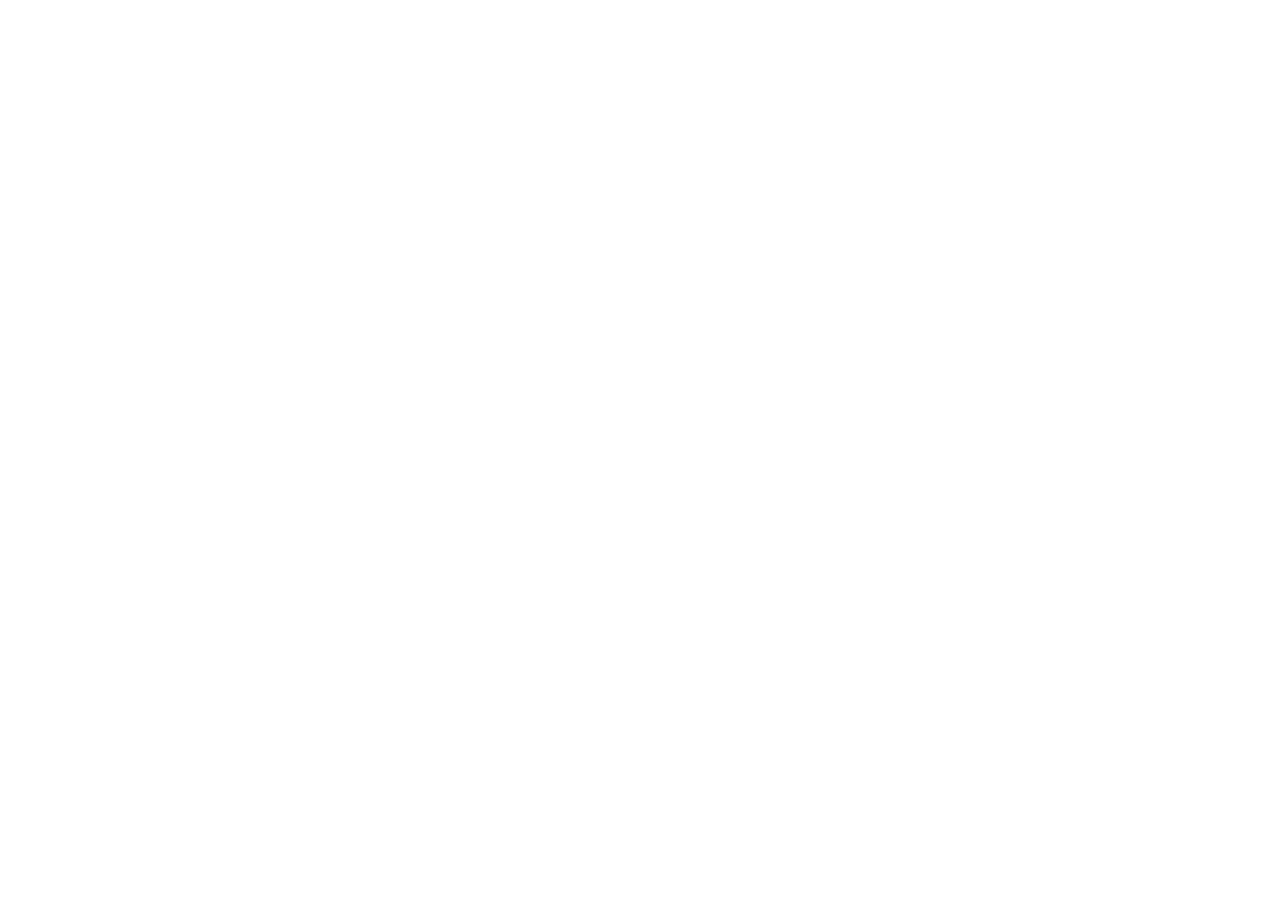
==== commit 63297248: "Add files via upload" ====
--- a/dashboard.html
+++ b/dashboard.html
@@ -1,376 +1,372 @@
-<!DOCTYPE html>
-<html lang="en">
-<head>
-    <meta charset="UTF-8">
-    <meta name="viewport" content="width=device-width, initial-scale=1.0, viewport-fit=cover">
-    <title>LifeTrack Dashboard</title>
-    <meta name="theme-color" content="#0b1730">
-    <link rel="apple-touch-icon" href="lifetrack-logo-192.png">
-    <link rel="manifest" href="manifest.webmanifest">
-    <script src="pwa.js" defer></script>
-    <link rel="icon" href="data:image/svg+xml,%3Csvg xmlns='http://www.w3.org/2000/svg' viewBox='0 0 64 64'%3E%3Cdefs%3E%3ClinearGradient id='g' x1='0' y1='0' x2='1' y2='1'%3E%3Cstop offset='0' stop-color='%233b82f6'/%3E%3Cstop offset='1' stop-color='%230891b2'/%3E%3C/linearGradient%3E%3C/defs%3E%3Crect width='64' height='64' rx='14' fill='url(%23g)'/%3E%3Ctext x='32' y='38' font-family='Arial,sans-serif' font-weight='800' font-size='26' letter-spacing='-1' text-anchor='middle' fill='%23ffffff'%3ELT%3C/text%3E%3Crect x='14' y='49' width='8' height='6' rx='1.5' fill='%23bfe3ff'/%3E%3Crect x='28' y='44' width='8' height='11' rx='1.5' fill='%23bfe3ff'/%3E%3Crect x='42' y='38' width='8' height='17' rx='1.5' fill='%23eafcff'/%3E%3C/svg%3E">
-    <link rel="stylesheet" href="dashboard.css?v=16">
-    <link rel="icon" type="image/png" href="lifetrack-logo.png" sizes="120x120">
-</head>
-<body>
-<div class="app">
-    <aside class="sidebar" aria-label="Main navigation">
-        <div class="logo" id="logoArea">
-            <button type="button" class="logo-btn" id="logoBtn" aria-haspopup="menu" aria-expanded="false" aria-controls="profileMenu" title="Profile &amp; account">
-                <span class="logo-box"><svg viewBox="0 0 100 100" xmlns="http://www.w3.org/2000/svg" role="img" aria-label="LifeTrack logo">
-                    <text x="50" y="56" text-anchor="middle" font-family="Arial, 'Segoe UI', sans-serif" font-weight="800" font-size="44" letter-spacing="-3" fill="#ffffff">LT</text>
-                    <g opacity="0.92">
-                        <rect x="24" y="80" width="11" height="9" rx="2" fill="#bfe3ff"/>
-                        <rect x="44.5" y="73" width="11" height="16" rx="2" fill="#bfe3ff"/>
-                        <rect x="65" y="64" width="11" height="25" rx="2" fill="#eafcff"/>
-                    </g>
-                </svg></span>
-            </button>
-            <div class="logo-text"><h2>LifeTrack</h2><p>Build your life.</p></div>
-        </div>
-        <nav class="navigation" aria-label="Sections">
-            <button type="button" class="nav-item active" data-section="dashboard" aria-current="page" title="Dashboard"><span class="nav-icon">📊</span><span class="nav-text">Dashboard</span></button>
-            <button type="button" class="nav-item" data-section="habits" title="Habits"><span class="nav-icon">✓</span><span class="nav-text">Habits</span></button>
-            <button type="button" class="nav-item" data-section="goals" title="Goals"><span class="nav-icon">🎯</span><span class="nav-text">Goals</span></button>
-            <button type="button" class="nav-item" data-section="analytics" title="Analytics"><span class="nav-icon">📈</span><span class="nav-text">Analytics</span></button>
-            <button type="button" class="nav-item" data-section="tasks" title="Task"><span class="nav-icon">⚡</span><span class="nav-text">Task</span></button>
-        </nav>
-        <div class="sidebar-bottom">
-            <div class="quote-box"><small>DAILY REMINDER</small><p>Small actions make a big difference.<br>Compounded daily.</p></div>
-            <button type="button" id="themeToggle" class="theme-button" aria-pressed="true" title="Change appearance"><span class="nav-icon">☀</span><span class="nav-text">Light Mode</span></button>
-        </div>
-    </aside>
-    <main class="main-content">
-        <header class="topbar">
-            <div>
-                <span class="eyebrow">PERSONAL DEVELOPMENT SYSTEM</span>
-                <h1 id="pageTitle">Dashboard</h1>
-            </div>
-
-            <div class="top-actions">
-                <select id="monthSelect">
-                    <option>January</option>
-                    <option>February</option>
-                    <option>March</option>
-                    <option>April</option>
-                    <option>May</option>
-                    <option>June</option>
-                    <option>July</option>
-                    <option>August</option>
-                    <option>September</option>
-                    <option>October</option>
-                    <option>November</option>
-                    <option>December</option>
-                </select>
-
-                <select id="yearSelect">
-                    <option>2025</option>
-                    <option>2026</option>
-                    <option>2027</option>
-                    <option>2028</option>
-                    <option>2029</option>
-                    <option>2030</option>
-                </select>
-
-                <button type="button" class="user-info user-chip" id="userChip" aria-haspopup="menu" aria-controls="profileMenu" title="Profile &amp; account">
-                    <span id="userName" class="user-name">User</span>
-                    <span id="profileLetter" class="profile">U</span>
-                </button>
-            </div>
-        </header>
-
-        <section id="dashboard" class="section active-section">
-            <div class="stats-grid">
-                <div class="stat-card">
-                    <span class="stat-title">NUMBER OF HABITS</span>
-                    <h2 id="habitCount">0</h2>
-                    <p>Active habits</p>
-                    <div id="habitLegend" class="habit-legend"></div>
-                </div>
-
-                <div class="stat-card">
-                    <span class="stat-title">COMPLETED HABITS</span>
-                    <h2 id="completedCount">0</h2>
-                    <p>This month</p>
-                    <div id="completedSpark" class="spark-wrap"></div>
-                    <div id="completedChips" class="chip-row"></div>
-                </div>
-
-                <div class="stat-card progress-card">
-                    <span class="stat-title">OVERALL PROGRESS</span>
-                    <div id="progressGauge" class="gauge-wrap"></div>
-                    <p id="progressFeedback" class="gauge-feedback">Keep building momentum</p>
-                </div>
-            </div>
-
-            <div class="main-grid">
-                <div class="panel habit-panel">
-                    <div class="panel-header">
-                        <div>
-                            <span class="eyebrow">CONSISTENCY</span>
-                            <h2>Habit Tracker</h2>
-                        </div>
-                        <button type="button" id="resetBtn" class="secondary-button">Reset Month</button>
-                    </div>
-
-                    <div class="table-wrapper">
-                        <table class="habit-table">
-                            <thead id="calendarHead"></thead>
-                            <tbody id="habitBody"></tbody>
-                        </table>
-                    </div>
-                </div>
-
-                <div class="panel streak-panel">
-                    <div class="panel-header"><div><span class="eyebrow">THIS MONTH · STREAKS</span><h2>Current Streaks</h2></div></div>
-                    <div id="streakList" class="streak-list"></div>
-                </div>
-            </div>
-
-            <div class="bottom-grid">
-                <div class="panel completion-panel">
-                    <div class="panel-header">
-                        <div>
-                            <span class="eyebrow">PERFORMANCE</span>
-                            <h2>Daily Completion</h2>
-                        </div>
-                    </div>
-                    <div id="completionChart" class="chart-svg-wrap"></div>
-                    <div id="completionChips" class="chip-row"></div>
-                    <h3 class="sub-head">Average by weekday</h3>
-                    <div id="weekdayBars" class="wd-bars"></div>
-                    <div class="focus-session" id="focusSession">
-                        <div class="focus-session-head"><div><span class="eyebrow">FOCUS</span><h3>Focus Session</h3></div><span id="focusState" class="focus-state">Ready</span></div>
-                        <div class="focus-session-main"><output id="focusClock" class="focus-clock" aria-live="polite">25:00</output><div class="focus-length" title="Choose a duration from 1 minute to 24 hours"><label><input id="focusHours" type="number" min="0" max="24" step="1" value="0" inputmode="numeric" aria-label="Focus duration hours"><span>hr</span></label><b aria-hidden="true">:</b><label><input id="focusMinutes" type="number" min="0" max="59" step="1" value="25" inputmode="numeric" aria-label="Focus duration minutes"><span>min</span></label></div></div>
-                        <div class="focus-session-actions"><button type="button" class="primary-button" id="focusToggle">Start</button><button type="button" class="secondary-button" id="focusReset">Reset</button></div>
-                        <small id="focusSummary" class="focus-summary">0 sessions · 0 minutes focused today</small>
-                    </div>
-                </div>
-
-                <div class="panel reminder-panel">
-                    <div class="panel-header">
-                        <div>
-                            <span class="eyebrow">DAILY REMINDER</span>
-                            <h2>Daily Body &amp; Mind Plan</h2>
-                        </div>
-                        <button type="button" id="bodyEditBtn" class="secondary-button">Edit Profile</button>
-                    </div>
-                    <div id="dailyReminder" class="daily-reminder"></div>
-                </div>
-            </div>
-
-            <div class="trio-grid">
-                <div class="panel">
-                    <div class="panel-header"><div><span class="eyebrow">THIS MONTH</span><h2>Habit Balance</h2></div></div>
-                    <div id="habitRadar"></div>
-                </div>
-                <div class="panel">
-                    <div class="panel-header"><div><span class="eyebrow">LAST 7 DAYS</span><h2>Life Balance</h2></div></div>
-                    <div id="lifeRadar"></div>
-                    <div id="lifeLegend" class="legend-grid"></div>
-                </div>
-                <div class="panel analysis-panel">
-                    <div class="panel-header">
-                        <div>
-                            <span class="eyebrow">ANALYSIS</span>
-                            <h2>Goal vs Progress</h2>
-                        </div>
-                    </div>
-                    <div id="goalAnalysis" class="goal-analysis"></div>
-                    <div id="weekStrip" class="week-strip"></div>
-                </div>
-            </div>
-
-            <div class="duo-grid">
-                <div class="panel fit-panel">
-                    <div class="panel-header">
-                        <div><span class="eyebrow">BODY &amp; ACTIVITY</span><h2>Fitness Today</h2></div>
-                        <div id="fitActions" class="fit-actions"></div>
-                    </div>
-                    <div id="fitBody"></div>
-                    <div id="todayTaskCard" class="today-task-card"></div>
-                </div>
-                <div class="panel">
-                    <div class="panel-header"><div><span class="eyebrow">REWARDS</span><h2>Achievements</h2></div></div>
-                    <div id="badgeGrid" class="badge-grid"></div>
-                </div>
-            </div>
-        </section>
-
-        <section id="tasks" class="section">
-            <div class="page-card task-page-card">
-                <div class="task-page-heading">
-                    <div><span class="eyebrow">YOUR DAILY WILD CARD</span><h2>Today's Task</h2></div>
-                    <span class="task-pool-chip">70,000+ challenges</span>
-                </div>
-                <div id="dailyTaskDetail"></div>
-                <p class="task-safety-note">Keep every challenge safe and comfortable for you. Skip anything that doesn't fit your situation; no posting or sharing is required.</p>
-            </div>
-        </section>
-
-        <section id="habits" class="section">
-            <div class="page-card">
-                <span class="eyebrow">YOUR SYSTEM</span>
-                <h2>Build Your Habits</h2>
-                <p>Add or remove habits. Hold and drag a habit name in the tracker to reorder it, or double-click the name and use the up/down arrow keys. Double-click a name here to edit it.</p>
-
-                <div class="add-habit">
-                    <input id="newHabitInput" type="text" placeholder="Example: Meditation" autocomplete="off">
-                    <button type="button" id="addHabitBtn" class="primary-button">Add Habit</button>
-                </div>
-
-                <div id="habitManageList" class="habit-cards"></div>
-            </div>
-
-            <div class="duo-grid page-gap">
-                <div class="page-card">
-                    <span class="eyebrow">SHARE OF EFFORT</span>
-                    <h2>Where your check-ins go</h2>
-                    <div id="habitDonut"></div>
-                </div>
-                <div class="page-card">
-                    <span class="eyebrow">THIS MONTH</span>
-                    <h2>Habit shape</h2>
-                    <div id="habitRadar2"></div>
-                </div>
-            </div>
-        </section>
-
-        <section id="goals" class="section">
-            <div class="page-card">
-                <span class="eyebrow">LONG-TERM PROGRESS</span>
-                <h2>Goals</h2>
-                <p>Pick a habit (or all of them) and a monthly target. Progress is counted from your real check-ins.</p>
-                <div id="readingGoalCard"></div>
-                <form id="goalForm" class="goal-form" novalidate>
-                    <input id="goalName" type="text" maxlength="40" placeholder="Goal name, e.g. Run more" autocomplete="off">
-                    <select id="goalHabit" aria-label="Habit for this goal"></select>
-                    <label class="goal-range">Target <input id="goalTarget" type="range" min="10" max="100" step="5" value="70"><output id="goalTargetOut">70%</output></label>
-                    <button type="submit" class="primary-button">Add goal</button>
-                </form>
-                <div id="goalPageList" class="goal-grid"></div>
-            </div>
-
-            <div class="duo-grid page-gap">
-                <div class="page-card">
-                    <span class="eyebrow">ALL GOALS</span>
-                    <h2>Goal radar</h2>
-                    <div id="goalRadar"></div>
-                </div>
-                <div class="page-card">
-                    <span class="eyebrow">YEARLY VIEW</span>
-                    <h2>Goal progress by month</h2>
-                    <div id="goalYear"></div>
-                </div>
-            </div>
-        </section>
-
-        <section id="analytics" class="section">
-            <div class="page-card">
-                <div class="panel-header">
-                    <div><span class="eyebrow">YOUR DATA</span><h2>Analytics</h2></div>
-                    <div class="seg" id="analyticsSeg" role="group" aria-label="Analytics range">
-                        <button type="button" data-view="month" class="active">Monthly</button>
-                        <button type="button" data-view="year">Yearly</button>
-                    </div>
-                </div>
-
-                <div id="anMonth">
-                    <div id="anKpis" class="kpi-grid"></div>
-                    <h3 class="sub-head">Daily trend</h3>
-                    <div id="analyticsChart" class="line-chart-wrap"></div>
-                    <h3 class="sub-head">Fitness trends · daily</h3>
-                    <div id="fitTrend" class="fit-trend-grid"></div>
-                    <div class="duo-grid inner">
-                        <div><h3 class="sub-head">Calendar heatmap</h3><div id="heatMonth" class="box-soft"></div></div>
-                        <div><h3 class="sub-head">Habit balance</h3><div id="anRadar" class="box-soft"></div></div>
-                    </div>
-                </div>
-
-                <div id="anYear" hidden>
-                    <div id="anYearKpis" class="kpi-grid"></div>
-                    <h3 class="sub-head">Month by month</h3>
-                    <div id="yearlyChart"></div>
-                    <h3 class="sub-head">Fitness trends · daily average by month</h3>
-                    <div id="fitTrendYear" class="fit-trend-grid"></div>
-                    <h3 class="sub-head">Every day of the year</h3>
-                    <div id="heatYear" class="box-soft scroll-x"></div>
-                    <div class="duo-grid inner">
-                        <div><h3 class="sub-head">Habit by month</h3><div id="yearMatrix" class="box-soft scroll-x"></div></div>
-                        <div><h3 class="sub-head">Habit balance, whole year</h3><div id="yearRadar" class="box-soft"></div></div>
-                    </div>
-                </div>
-            </div>
-        </section>
-    </main>
-</div>
-
-<div id="profileMenu" class="profile-menu" role="menu" hidden></div>
-<button type="button" id="aiLauncher" class="ai-launcher" aria-label="Open LifeTrack AI assistant" aria-expanded="false" aria-controls="aiPanel" title="LifeTrack AI assistant">
-    <svg viewBox="0 0 24 24" aria-hidden="true"><path d="M18 9a6 6 0 0 0-12 0c0 7-3 7-3 9h18c0-2-3-2-3-9"/><path d="M10 21h4M12 3V1"/></svg>
-</button>
-<section id="aiPanel" class="ai-panel" role="dialog" aria-label="LifeTrack AI assistant" aria-modal="false" hidden>
-    <header class="ai-header">
-        <span class="ai-brand-icon" aria-hidden="true">
-            <svg viewBox="0 0 24 24"><path d="M18 9a6 6 0 0 0-12 0c0 7-3 7-3 9h18c0-2-3-2-3-9"/><path d="M10 21h4M12 3V1"/></svg>
-        </span>
-        <div><strong>LifeTrack AI</strong><small>Habits · goals · daily plan</small></div>
-        <button type="button" class="ai-close" id="aiClose" aria-label="Close AI assistant">×</button>
-    </header>
-    <div class="ai-tabs" role="tablist" aria-label="Assistant views">
-        <button type="button" class="active" data-ai-tab="chat" role="tab" aria-selected="true">Chat</button>
-        <button type="button" data-ai-tab="notes" role="tab" aria-selected="false">Notes</button>
-        <button type="button" data-ai-tab="reminders" role="tab" aria-selected="false">Reminders</button>
-    </div>
-    <div id="aiChatView" class="ai-view" data-ai-view="chat">
-        <p class="ai-privacy-note" id="aiSetupNote"></p>
-        <div id="aiMessages" class="ai-messages" aria-live="polite"></div>
-        <div id="aiProposals" class="ai-proposals" hidden></div>
-        <form id="aiChatForm" class="ai-compose">
-            <textarea id="aiPrompt" rows="2" maxlength="1200" placeholder="Ask about your habits or goals… (Enter to send)" aria-label="Message the AI assistant"></textarea>
-            <div class="ai-compose-actions">
-                <button type="button" id="aiMic" class="ai-icon-button" aria-label="Speak your message" title="Voice input">🎙</button>
-                <button type="button" id="aiSpeak" class="ai-icon-button" aria-label="Read the latest reply aloud" title="Read aloud">🔊</button>
-                <select id="aiVoiceLanguage" class="ai-voice-language" aria-label="Voice language"><option value="auto">Auto</option><option value="hi-IN">हिन्दी</option><option value="en-US">English</option></select>
-                <button type="submit" id="aiSend" class="ai-send">Send</button>
-            </div>
-            <small id="aiVoiceStatus" class="ai-status" aria-live="polite"></small>
-        </form>
-    </div>
-    <div id="aiNotesView" class="ai-view" data-ai-view="notes" hidden>
-        <p class="ai-privacy-note">Notes stay on this device, unless you include them in a downloaded backup.</p>
-        <form id="aiNoteForm" class="ai-note-form">
-            <textarea id="aiNoteInput" rows="3" maxlength="1000" placeholder="Write a thought or save a note…" aria-label="New note"></textarea>
-            <button type="submit" class="ai-send">Save note</button>
-        </form>
-        <div id="aiNotesList" class="ai-notes-list"></div>
-    </div>
-    <div id="aiRemindersView" class="ai-view ai-reminders-view" data-ai-view="reminders" hidden>
-        <div class="ai-reminder-intro">
-            <strong>Your reminders</strong>
-            <p class="ai-privacy-note">Push notifications can arrive while this tab is closed. Install LifeTrack on your device and allow notifications; delivery can still depend on browser and device settings.</p>
-        </div>
-        <div id="aiReminderList" class="ai-reminder-list" aria-live="polite"></div>
-        <button type="button" id="aiReminderEnable" class="ai-reminder-enable">Enable background notifications</button>
-        <form id="aiReminderForm" class="ai-reminder-form">
-            <label class="ai-reminder-field">Reminder name
-                <input id="aiReminderTitle" type="text" maxlength="60" placeholder="e.g. Drink some water" required>
-            </label>
-            <label class="ai-reminder-field">Reminder time
-                <input id="aiReminderTime" type="time" value="09:00" required>
-            </label>
-            <button type="submit" id="aiReminderSave" class="ai-send ai-reminder-save">＋ Add reminder</button>
-        </form>
-        <small id="aiReminderStatus" class="ai-status ai-reminder-status" aria-live="polite">Add a reminder and enable push to receive notifications while the tab is closed.</small>
-    </div>
-</section>
-<div id="modalRoot"></div>
-<div id="toast" class="toast" role="status" aria-live="polite"></div>
-<input type="file" id="importFile" accept="application/json,.json" hidden>
-
-<script src="config.js"></script>
-<script src="dashboard.js?v=22"></script>
-
-<footer class="lt-footer"><span><a class="footer-privacy" href="privacy.html" aria-label="Privacy policy">© <strong>LT Series</strong></a> | <a class="footer-privacy" href="terms.html">Terms of Service</a> | <span class="footer-credit">Made by Suraj Shukla</span></span></footer>
-</body>
-</html>
+<!DOCTYPE html>
+<html lang="en">
+<head>
+    <meta charset="UTF-8">
+    <meta name="viewport" content="width=device-width, initial-scale=1.0, viewport-fit=cover">
+    <title>LifeTrack Dashboard</title>
+    <meta name="theme-color" content="#05070c">
+    <script src="config.js"></script>
+    <script src="app-redirect.js"></script>
+    <link rel="apple-touch-icon" href="lifetrack-logo-192.png">
+    <link rel="manifest" href="manifest.webmanifest">
+    <script src="pwa.js" defer></script>
+    <link rel="icon" type="image/png" href="lifetrack-logo.png" sizes="120x120" media="(prefers-color-scheme: light)" data-theme-icon="light">
+    <link rel="icon" type="image/png" href="lifetrack-logo-dark.png" sizes="120x120" media="(prefers-color-scheme: dark)" data-theme-icon="dark">
+    <link rel="stylesheet" href="dashboard.css?v=21">
+</head>
+<body>
+<div class="app">
+    <aside class="sidebar" aria-label="Main navigation">
+        <div class="logo" id="logoArea">
+            <button type="button" class="logo-btn" id="logoBtn" aria-haspopup="menu" aria-expanded="false" aria-controls="profileMenu" title="Profile &amp; account">
+                <span class="logo-box"><img class="logo-image-light" src="lifetrack-logo.png" alt="LifeTrack logo"><img class="logo-image-dark" src="lifetrack-logo-dark.png" alt=""></span>
+            </button>
+            <div class="logo-text"><h2>LifeTrack</h2><p>Build your life.</p></div>
+        </div>
+        <nav class="navigation" aria-label="Sections">
+            <button type="button" class="nav-item active" data-section="dashboard" aria-current="page" title="Dashboard"><span class="nav-icon">📊</span><span class="nav-text">Dashboard</span></button>
+            <button type="button" class="nav-item" data-section="habits" title="Habits"><span class="nav-icon">✓</span><span class="nav-text">Habits</span></button>
+            <button type="button" class="nav-item" data-section="goals" title="Goals"><span class="nav-icon">🎯</span><span class="nav-text">Goals</span></button>
+            <button type="button" class="nav-item" data-section="analytics" title="Analytics"><span class="nav-icon">📈</span><span class="nav-text">Analytics</span></button>
+        </nav>
+        <div class="sidebar-bottom">
+            <div class="quote-box"><small>DAILY REMINDER</small><p>Small actions make a big difference.<br>Compounded daily.</p></div>
+            <button type="button" id="themeToggle" class="theme-button" aria-pressed="true" title="Change appearance"><span class="nav-icon">☀</span><span class="nav-text">Light Mode</span></button>
+        </div>
+    </aside>
+    <main class="main-content">
+        <header class="topbar">
+            <div>
+                <span class="eyebrow">PERSONAL DEVELOPMENT SYSTEM</span>
+                <h1 id="pageTitle">Dashboard</h1>
+            </div>
+
+            <div class="top-actions">
+                <select id="monthSelect">
+                    <option>January</option>
+                    <option>February</option>
+                    <option>March</option>
+                    <option>April</option>
+                    <option>May</option>
+                    <option>June</option>
+                    <option>July</option>
+                    <option>August</option>
+                    <option>September</option>
+                    <option>October</option>
+                    <option>November</option>
+                    <option>December</option>
+                </select>
+
+                <select id="yearSelect">
+                    <option>2025</option>
+                    <option>2026</option>
+                    <option>2027</option>
+                    <option>2028</option>
+                    <option>2029</option>
+                    <option>2030</option>
+                </select>
+
+                <button type="button" class="user-info user-chip" id="userChip" aria-haspopup="menu" aria-controls="profileMenu" title="Profile &amp; account">
+                    <span id="userName" class="user-name">User</span>
+                    <span id="profileLetter" class="profile">U</span>
+                </button>
+            </div>
+        </header>
+
+        <section id="dashboard" class="section active-section">
+            <div class="stats-grid">
+                <div class="stat-card">
+                    <span class="stat-title">NUMBER OF HABITS</span>
+                    <h2 id="habitCount">0</h2>
+                    <p>Active habits</p>
+                    <div id="habitLegend" class="habit-legend"></div>
+                </div>
+
+                <div class="stat-card">
+                    <span class="stat-title">COMPLETED HABITS</span>
+                    <h2 id="completedCount">0</h2>
+                    <p>This month</p>
+                    <div id="completedSpark" class="spark-wrap"></div>
+                    <div id="completedChips" class="chip-row"></div>
+                </div>
+
+                <div class="stat-card progress-card">
+                    <span class="stat-title">OVERALL PROGRESS</span>
+                    <div id="progressGauge" class="gauge-wrap"></div>
+                    <p id="progressFeedback" class="gauge-feedback">Keep building momentum</p>
+                </div>
+            </div>
+
+            <div class="main-grid">
+                <div class="panel habit-panel">
+                    <div class="panel-header">
+                        <div>
+                            <span class="eyebrow">CONSISTENCY</span>
+                            <h2>Habit Tracker</h2>
+                        </div>
+                        <button type="button" id="resetBtn" class="secondary-button">Reset Month</button>
+                    </div>
+
+                    <div class="table-wrapper">
+                        <table class="habit-table">
+                            <thead id="calendarHead"></thead>
+                            <tbody id="habitBody"></tbody>
+                        </table>
+                    </div>
+                </div>
+
+                <div class="panel streak-panel">
+                    <div class="panel-header"><div><span class="eyebrow">THIS MONTH · STREAKS</span><h2>Current Streaks</h2></div></div>
+                    <div id="streakList" class="streak-list"></div>
+                </div>
+            </div>
+
+            <div class="bottom-grid">
+                <div class="panel completion-panel">
+                    <div class="panel-header">
+                        <div>
+                            <span class="eyebrow">PERFORMANCE</span>
+                            <h2>Daily Completion</h2>
+                        </div>
+                    </div>
+                    <div id="completionChart" class="chart-svg-wrap"></div>
+                    <div id="completionChips" class="chip-row"></div>
+                    <h3 class="sub-head">Average by weekday</h3>
+                    <div id="weekdayBars" class="wd-bars"></div>
+                    <div class="focus-session" id="focusSession">
+                        <div class="focus-session-head"><div><span class="eyebrow">FOCUS</span><h3>Focus Session</h3></div><span id="focusState" class="focus-state">Ready</span></div>
+                        <div class="focus-session-main"><output id="focusClock" class="focus-clock" aria-live="polite">25:00</output><div class="focus-length" title="Choose a duration from 1 minute to 24 hours"><label><input id="focusHours" type="number" min="0" max="24" step="1" value="0" inputmode="numeric" aria-label="Focus duration hours"><span>hr</span></label><b aria-hidden="true">:</b><label><input id="focusMinutes" type="number" min="0" max="59" step="1" value="25" inputmode="numeric" aria-label="Focus duration minutes"><span>min</span></label></div></div>
+                        <div class="focus-session-actions"><button type="button" class="primary-button" id="focusToggle">Start</button><button type="button" class="secondary-button" id="focusReset">Reset</button></div>
+                        <small id="focusSummary" class="focus-summary">0 sessions · 0 minutes focused today</small>
+                    </div>
+                </div>
+
+                <div class="panel reminder-panel">
+                    <div class="panel-header">
+                        <div>
+                            <span class="eyebrow">DAILY REMINDER</span>
+                            <h2>Daily Body &amp; Mind Plan</h2>
+                        </div>
+                        <button type="button" id="bodyEditBtn" class="secondary-button">Edit Profile</button>
+                    </div>
+                    <div id="dailyReminder" class="daily-reminder"></div>
+                </div>
+            </div>
+
+            <div class="trio-grid">
+                <div class="panel">
+                    <div class="panel-header"><div><span class="eyebrow">THIS MONTH</span><h2>Habit Balance</h2></div></div>
+                    <div id="habitRadar"></div>
+                </div>
+                <div class="panel">
+                    <div class="panel-header"><div><span class="eyebrow">LAST 7 DAYS</span><h2>Life Balance</h2></div></div>
+                    <div id="lifeRadar"></div>
+                    <div id="lifeLegend" class="legend-grid"></div>
+                </div>
+                <div class="panel analysis-panel">
+                    <div class="panel-header">
+                        <div>
+                            <span class="eyebrow">ANALYSIS</span>
+                            <h2>Goal vs Progress</h2>
+                        </div>
+                    </div>
+                    <div id="goalAnalysis" class="goal-analysis"></div>
+                    <div id="weekStrip" class="week-strip"></div>
+                </div>
+            </div>
+
+            <div class="duo-grid">
+                <div class="panel fit-panel">
+                    <div class="panel-header">
+                        <div><span class="eyebrow">BODY &amp; ACTIVITY</span><h2>Fitness Today</h2></div>
+                        <div id="fitActions" class="fit-actions"></div>
+                    </div>
+                    <div id="fitBody"></div>
+                    <div id="todayTaskCard" class="today-task-card"></div>
+                </div>
+                <div class="panel">
+                    <div class="panel-header"><div><span class="eyebrow">REWARDS</span><h2>Achievements</h2></div></div>
+                    <div id="badgeGrid" class="badge-grid"></div>
+                </div>
+
+            </div>
+        </section>
+
+        <section id="tasks" class="section">
+            <div class="page-card task-page-card">
+                <div class="task-page-heading">
+                    <div><span class="eyebrow">YOUR DAILY WILD CARD</span><h2>Today's Task</h2></div>
+                    <span class="task-pool-chip">70,000+ challenges</span>
+                </div>
+                <div id="dailyTaskDetail"></div>
+                <p class="task-safety-note">Keep every challenge safe and comfortable for you. Skip anything that doesn't fit your situation; no posting or sharing is required.</p>
+            </div>
+        </section>
+
+        <section id="habits" class="section">
+            <div class="page-card">
+                <span class="eyebrow">YOUR SYSTEM</span>
+                <h2>Build Your Habits</h2>
+                <p>Add or remove habits. Hold and drag a habit name in the tracker to reorder it, or double-click the name and use the up/down arrow keys. Double-click a name here to edit it.</p>
+
+                <div class="add-habit">
+                    <input id="newHabitInput" type="text" placeholder="Example: Meditation" autocomplete="off">
+                    <button type="button" id="addHabitBtn" class="primary-button">Add Habit</button>
+                </div>
+
+                <div id="habitManageList" class="habit-cards"></div>
+            </div>
+
+            <div class="duo-grid page-gap">
+                <div class="page-card">
+                    <span class="eyebrow">SHARE OF EFFORT</span>
+                    <h2>Where your check-ins go</h2>
+                    <div id="habitDonut"></div>
+                </div>
+                <div class="page-card">
+                    <span class="eyebrow">THIS MONTH</span>
+                    <h2>Habit shape</h2>
+                    <div id="habitRadar2"></div>
+                </div>
+            </div>
+        </section>
+
+        <section id="goals" class="section">
+            <div class="page-card">
+                <span class="eyebrow">LONG-TERM PROGRESS</span>
+                <h2>Goals</h2>
+                <p>Pick a habit (or all of them) and a monthly target. Progress is counted from your real check-ins.</p>
+                <div id="readingGoalCard"></div>
+                <form id="goalForm" class="goal-form" novalidate>
+                    <input id="goalName" type="text" maxlength="40" placeholder="Goal name, e.g. Run more" autocomplete="off">
+                    <select id="goalHabit" aria-label="Habit for this goal"></select>
+                    <label class="goal-range">Target <input id="goalTarget" type="range" min="10" max="100" step="5" value="70"><output id="goalTargetOut">70%</output></label>
+                    <button type="submit" class="primary-button">Add goal</button>
+                </form>
+                <div id="goalPageList" class="goal-grid"></div>
+            </div>
+
+            <div class="duo-grid page-gap">
+                <div class="page-card">
+                    <span class="eyebrow">ALL GOALS</span>
+                    <h2>Goal radar</h2>
+                    <div id="goalRadar"></div>
+                </div>
+                <div class="page-card">
+                    <span class="eyebrow">YEARLY VIEW</span>
+                    <h2>Goal progress by month</h2>
+                    <div id="goalYear"></div>
+                </div>
+            </div>
+        </section>
+
+        <section id="analytics" class="section">
+            <div class="page-card">
+                <div class="panel-header">
+                    <div><span class="eyebrow">YOUR DATA</span><h2>Analytics</h2></div>
+                    <div class="seg" id="analyticsSeg" role="group" aria-label="Analytics range">
+                        <button type="button" data-view="month" class="active">Monthly</button>
+                        <button type="button" data-view="year">Yearly</button>
+                    </div>
+                </div>
+
+                <div id="anMonth">
+                    <div id="anKpis" class="kpi-grid"></div>
+                    <h3 class="sub-head">Daily trend</h3>
+                    <div id="analyticsChart" class="line-chart-wrap"></div>
+                    <h3 class="sub-head">Fitness trends · daily</h3>
+                    <div id="fitTrend" class="fit-trend-grid"></div>
+                    <div class="duo-grid inner">
+                        <div><h3 class="sub-head">Calendar heatmap</h3><div id="heatMonth" class="box-soft"></div></div>
+                        <div><h3 class="sub-head">Habit balance</h3><div id="anRadar" class="box-soft"></div></div>
+                    </div>
+                </div>
+
+                <div id="anYear" hidden>
+                    <div id="anYearKpis" class="kpi-grid"></div>
+                    <h3 class="sub-head">Month by month</h3>
+                    <div id="yearlyChart"></div>
+                    <h3 class="sub-head">Fitness trends · daily average by month</h3>
+                    <div id="fitTrendYear" class="fit-trend-grid"></div>
+                    <h3 class="sub-head">Every day of the year</h3>
+                    <div id="heatYear" class="box-soft scroll-x"></div>
+                    <div class="duo-grid inner">
+                        <div><h3 class="sub-head">Habit by month</h3><div id="yearMatrix" class="box-soft scroll-x"></div></div>
+                        <div><h3 class="sub-head">Habit balance, whole year</h3><div id="yearRadar" class="box-soft"></div></div>
+                    </div>
+                </div>
+            </div>
+        </section>
+    </main>
+</div>
+
+<div id="profileMenu" class="profile-menu" role="menu" hidden></div>
+<button type="button" id="aiLauncher" class="ai-launcher" aria-label="Open LifeTrack AI assistant" aria-expanded="false" aria-controls="aiPanel" title="LifeTrack AI assistant">
+    <img class="logo-image-light" src="lifetrack-logo.png" alt="">
+    <img class="logo-image-dark" src="lifetrack-logo-dark.png" alt="">
+</button>
+<section id="aiPanel" class="ai-panel" role="dialog" aria-label="LifeTrack AI assistant" aria-modal="false" hidden>
+    <header class="ai-header">
+        <span class="ai-brand-icon" aria-hidden="true">
+            <img class="logo-image-light" src="lifetrack-logo.png" alt="">
+            <img class="logo-image-dark" src="lifetrack-logo-dark.png" alt="">
+        </span>
+        <div><strong>LifeTrack AI</strong><small>Habits · goals · daily plan</small></div>
+        <button type="button" class="ai-close" id="aiClose" aria-label="Close AI assistant">×</button>
+    </header>
+    <div class="ai-tabs" role="tablist" aria-label="Assistant views">
+        <button type="button" class="active" data-ai-tab="chat" role="tab" aria-selected="true">Chat</button>
+        <button type="button" data-ai-tab="notes" role="tab" aria-selected="false">Notes</button>
+        <button type="button" data-ai-tab="reminders" role="tab" aria-selected="false">Reminders</button>
+    </div>
+    <div id="aiChatView" class="ai-view" data-ai-view="chat">
+        <p class="ai-privacy-note" id="aiSetupNote"></p>
+        <div id="aiMessages" class="ai-messages" aria-live="polite"></div>
+        <div id="aiProposals" class="ai-proposals" hidden></div>
+        <form id="aiChatForm" class="ai-compose">
+            <textarea id="aiPrompt" rows="2" maxlength="1200" placeholder="Ask about your habits or goals… (Enter to send)" aria-label="Message the AI assistant"></textarea>
+            <div class="ai-compose-actions">
+                <button type="button" id="aiMic" class="ai-icon-button" aria-label="Speak your message" aria-pressed="false" title="Voice input">🎙</button>
+                <button type="button" id="aiSpeak" class="ai-icon-button" aria-label="Read the latest reply aloud" title="Read aloud">🔊</button>
+                <select id="aiVoiceLanguage" class="ai-voice-language" aria-label="Voice language"><option value="auto">Auto</option><option value="hi-IN">हिन्दी</option><option value="en-US">English</option></select>
+                <button type="submit" id="aiSend" class="ai-send">Send</button>
+            </div>
+            <small id="aiVoiceStatus" class="ai-status" aria-live="polite"></small>
+        </form>
+    </div>
+    <div id="aiNotesView" class="ai-view" data-ai-view="notes" hidden>
+        <p class="ai-privacy-note">Notes stay on this device, unless you include them in a downloaded backup.</p>
+        <form id="aiNoteForm" class="ai-note-form">
+            <textarea id="aiNoteInput" rows="3" maxlength="1000" placeholder="Write a thought or save a note…" aria-label="New note"></textarea>
+            <button type="submit" class="ai-send">Save note</button>
+        </form>
+        <div id="aiNotesList" class="ai-notes-list"></div>
+    </div>
+    <div id="aiRemindersView" class="ai-view ai-reminders-view" data-ai-view="reminders" hidden>
+        <div class="ai-reminder-intro">
+            <strong>Your reminders</strong>
+            <p class="ai-privacy-note">Push notifications can arrive while this tab is closed. Install LifeTrack on your device and allow notifications; delivery can still depend on browser and device settings.</p>
+        </div>
+        <div id="aiReminderList" class="ai-reminder-list" aria-live="polite"></div>
+        <button type="button" id="aiReminderEnable" class="ai-reminder-enable">Enable background notifications</button>
+        <form id="aiReminderForm" class="ai-reminder-form">
+            <label class="ai-reminder-field">Reminder name
+                <input id="aiReminderTitle" type="text" maxlength="60" placeholder="e.g. Drink some water" required>
+            </label>
+            <label class="ai-reminder-field">Reminder time
+                <input id="aiReminderTime" type="time" value="09:00" required>
+            </label>
+            <button type="submit" id="aiReminderSave" class="ai-send ai-reminder-save">＋ Add reminder</button>
+        </form>
+        <small id="aiReminderStatus" class="ai-status ai-reminder-status" aria-live="polite">Add a reminder and enable push to receive notifications while the tab is closed.</small>
+    </div>
+</section>
+<div id="modalRoot"></div>
+<div id="toast" class="toast" role="status" aria-live="polite"></div>
+<input type="file" id="importFile" accept="application/json,.json" hidden>
+
+<script src="dashboard.js?v=27"></script>
+
+<footer class="lt-footer"><span><a class="footer-privacy" href="privacy.html" aria-label="Privacy policy">© <strong>LT Series</strong></a> | <a class="footer-privacy" href="terms.html">Terms of Service</a> | <span class="footer-credit">Made by Suraj Shukla</span></span></footer>
+</body>
+</html>
--- a/dashboard.css
+++ b/dashboard.css
@@ -1,2309 +1,2423 @@
-:root {
-    --bg: #eef3ff;
-    --panel: #ffffff;
-    --panel-soft: #f2f6ff;
-    --text: #0f1e3d;
-    --muted: #5b6f92;
-    --line: #dbe6f8;
-    --primary: #2563eb;
-    --primary-strong: #1d4ed8;
-    --primary-glow: rgba(37, 99, 235, 0.20);
-    --accent: #0891b2;
-    --accent-glow: rgba(8, 145, 178, 0.20);
-    --tertiary: #1e40af;
-    --track: #dbe6f8;
-    --rail: #0b1730;
-    --rail-text: #eef5ff;
-    --rail-muted: #9db3d8;
-    --rail-active-glow: rgba(96, 165, 250, 0.20);
-    font-family: Inter, ui-sans-serif, system-ui, -apple-system, BlinkMacSystemFont, "Segoe UI", sans-serif;
-    --sidebar-closed: 68px;
-    --sidebar-open: 240px;
-}
-
-* {
-    box-sizing: border-box;
-}
-
-html {
-    background: var(--bg);
-}
-
-body {
-    min-width: 0;
-    min-height: 100vh;
-    margin: 0;
-    overflow-x: hidden;
-    color: var(--text);
-    background: var(--bg);
-    transition: background 200ms ease, color 200ms ease;
-}
-
-/* ---------- Dark mode: shining blue-black ---------- */
-body.dark {
-    --bg: #04070d;
-    --panel: #0a1120;
-    --panel-soft: #0d1830;
-    --text: #eaf3ff;
-    --muted: #8ea3c7;
-    --line: #1c2942;
-    --primary: #4da6ff;
-    --primary-strong: #7cc3ff;
-    --primary-glow: rgba(77, 166, 255, 0.38);
-    --accent: #22d3ee;
-    --accent-glow: rgba(34, 211, 238, 0.32);
-    --tertiary: #60a5fa;
-    --track: #16223a;
-    --rail: #010308;
-    --rail-text: #eaf6ff;
-    --rail-muted: #7f97bd;
-    --rail-active-glow: rgba(77, 166, 255, 0.28);
-}
-
-body.dark::before {
-    content: "";
-    position: fixed;
-    inset: 0;
-    z-index: -1;
-    pointer-events: none;
-    background:
-        radial-gradient(560px 420px at 8% 6%, rgba(77, 166, 255, 0.10), transparent 60%),
-        radial-gradient(620px 460px at 96% 88%, rgba(34, 211, 238, 0.08), transparent 60%);
-}
-
-button,
-select,
-input {
-    font: inherit;
-    letter-spacing: 0;
-}
-
-button {
-    touch-action: manipulation;
-}
-
-button:focus-visible,
-select:focus-visible,
-input:focus-visible {
-    outline: 3px solid var(--primary-glow);
-    outline-offset: 2px;
-}
-
-.app { min-height: calc(100vh - 48px); }
-
-.sidebar {
-    position: fixed;
-    inset: 0 auto 0 0;
-    z-index: 40;
-    display: flex;
-    flex-direction: column;
-    align-items: stretch;
-    gap: 8px;
-    width: var(--sidebar-closed);
-    height: 100dvh;
-    padding: 12px 9px;
-    overflow-x: hidden;
-    overflow-y: auto;
-    color: var(--rail-text);
-    border-right: 1px solid rgba(255, 255, 255, 0.10);
-    background: var(--rail);
-    box-shadow: 8px 0 24px rgba(5, 15, 35, 0.16);
-    transition: width 200ms ease;
-}
-
-.sidebar:hover,
-.sidebar:focus-within {
-    width: var(--sidebar-open);
-}
-
-.logo,
-.nav-item,
-.theme-button,
-.topbar,
-.top-actions,
-.panel-header,
-.user-info,
-.progress-content,
-.add-habit {
-    display: flex;
-    align-items: center;
-}
-
-.logo {
-    flex: 0 0 auto;
-    min-width: 220px;
-    gap: 12px;
-    margin: 0 0 12px;
-}
-
-.logo-box,
-.profile {
-    display: grid;
-    width: 44px;
-    min-width: 44px;
-    height: 44px;
-    place-items: center;
-    border-radius: 10px;
-    font-weight: 800;
-    overflow: hidden;
-}
-
-.logo-box {
-    color: #ffffff;
-    background: linear-gradient(145deg, #3b82f6, #0891b2);
-    box-shadow: 0 4px 14px rgba(37, 99, 235, 0.35);
-}
-
-.logo-box svg {
-    width: 100%;
-    height: 100%;
-}
-
-.profile {
-    color: #ffffff;
-    background: linear-gradient(145deg, #2563eb, #0891b2);
-    box-shadow: 0 4px 12px rgba(37, 99, 235, 0.30);
-}
-
-.logo-text,
-.quote-box {
-    opacity: 0;
-    transform: translateX(-8px);
-    transition: opacity 160ms ease 40ms, transform 220ms cubic-bezier(0.2, 0.8, 0.2, 1) 40ms;
-}
-
-.sidebar:hover .nav-text,
-.sidebar:focus-within .nav-text {
-    opacity: 1;
-    transform: translateX(0);
-}
-
-.sidebar:hover .logo-text,
-.sidebar:focus-within .logo-text,
-.sidebar:hover .quote-box,
-.sidebar:focus-within .quote-box {
-    opacity: 1;
-    transform: translateX(0);
-}
-
-.logo-text,
-.nav-text {
-    min-width: 0;
-    overflow: hidden;
-    text-overflow: ellipsis;
-    white-space: nowrap;
-}
-
-.nav-text {
-    opacity: 1;
-    transform: none;
-}
-
-.sidebar .nav-text {
-    opacity: 0;
-    transform: translateX(-8px);
-    transition: opacity 160ms ease 40ms, transform 220ms cubic-bezier(0.2, 0.8, 0.2, 1) 40ms;
-}
-
-.sidebar:hover .nav-text,
-.sidebar:focus-within .nav-text {
-    opacity: 1;
-    transform: translateX(0);
-}
-
-.logo h2,
-.logo p,
-.panel h2,
-.page-card h2 {
-    margin: 0;
-    overflow-wrap: anywhere;
-}
-
-.logo h2 {
-    font-size: 18px;
-}
-
-.logo p {
-    margin-top: 2px;
-    color: var(--rail-muted);
-    font-size: 12px;
-}
-
-.nav-item, .theme-button {
-    display: inline-flex;
-    align-items: center;
-    justify-content: center;
-    gap: 8px;
-    min-width: 0;
-    min-height: 40px;
-    padding: 7px 12px;
-    color: var(--muted);
-    border: 1px solid var(--line);
-    border-radius: 9px;
-    background: var(--panel);
-    cursor: pointer;
-    font-size: 13px;
-    font-weight: 700;
-    text-align: center;
-    white-space: nowrap;
-    transition: color 160ms ease, background 160ms ease, border-color 160ms ease, box-shadow 160ms ease;
-}
-
-.navigation {
-    display: grid;
-    flex: 0 0 auto;
-    gap: 6px;
-    min-width: 220px;
-}
-
-.sidebar .nav-item,
-.sidebar .theme-button {
-    justify-content: flex-start;
-    width: 220px;
-    min-width: 220px;
-    min-height: 42px;
-    color: var(--rail-muted);
-    border-color: transparent;
-    background: transparent;
-    text-align: left;
-}
-
-.sidebar .nav-item:hover,
-.sidebar .theme-button:hover,
-.sidebar .nav-item.active {
-    color: var(--rail-text);
-    border-color: rgba(77, 166, 255, 0.35);
-    background: rgba(77, 166, 255, 0.12);
-}
-
-.sidebar .nav-item.active {
-    box-shadow: inset 3px 0 0 #4da6ff, 0 0 16px var(--rail-active-glow);
-}
-
-.nav-icon {
-    display: grid;
-    width: 28px;
-    min-width: 28px;
-    height: 28px;
-    place-items: center;
-    font-size: 17px;
-    line-height: 1;
-}
-
-.nav-item:hover, .theme-button:hover, .nav-item.active {
-    color: var(--primary-strong);
-    background: var(--panel-soft);
-    border-color: var(--primary);
-}
-.nav-item.active { box-shadow: 0 0 0 2px var(--primary-glow); }
-.theme-button { color: var(--text); }
-
-.sidebar-bottom {
-    display: grid;
-    flex: 0 0 auto;
-    min-width: 220px;
-    gap: 10px;
-    margin-top: auto;
-}
-
-.sidebar .theme-button {
-    margin-top: 0;
-}
-
-.quote-box {
-    width: 220px;
-    padding: 14px;
-    overflow: hidden;
-    border: 1px solid rgba(77, 166, 255, 0.16);
-    border-radius: 8px;
-    background: rgba(77, 166, 255, 0.08);
-}
-
-.quote-box small,
-.eyebrow,
-.stat-title {
-    color: var(--muted);
-    font-size: 11px;
-    font-weight: 800;
-    letter-spacing: 0;
-}
-
-.quote-box small {
-    color: #9db3d8;
-}
-
-.quote-box p {
-    margin: 8px 0 0;
-    color: var(--rail-text);
-    font-size: 13px;
-    line-height: 1.45;
-    overflow-wrap: anywhere;
-}
-
-.main-content {
-    width: calc(100% - var(--sidebar-closed));
-    min-width: 0;
-    min-height: calc(100vh - 48px);
-    margin-left: var(--sidebar-closed);
-    padding: 34px clamp(24px, 4vw, 64px) 44px;
-}
-
-.topbar,
-.section {
-    width: min(100%, 1500px);
-    margin-right: auto;
-    margin-left: auto;
-}
-
-.topbar {
-    justify-content: space-between;
-    gap: 24px;
-    margin-bottom: 28px;
-}
-
-.topbar > *,
-.top-actions,
-.user-info,
-.panel-header > * {
-    min-width: 0;
-}
-
-.topbar h1 {
-    margin: 5px 0 0;
-    font-size: 34px;
-    line-height: 1.12;
-    overflow-wrap: anywhere;
-}
-
-.top-actions {
-    flex-wrap: wrap;
-    justify-content: flex-end;
-    gap: 10px;
-}
-
-select,
-input {
-    height: 42px;
-    max-width: 100%;
-    color: var(--text);
-    border: 1px solid var(--line);
-    border-radius: 8px;
-    background: var(--panel);
-    box-shadow: 0 1px 2px rgba(15, 47, 95, 0.03);
-    transition: border-color 160ms ease, box-shadow 160ms ease, background 200ms ease, color 200ms ease;
-}
-
-select:focus,
-input:focus {
-    border-color: var(--primary);
-}
-
-select {
-    min-width: 126px;
-    padding: 0 34px 0 12px;
-    cursor: pointer;
-}
-
-input {
-    width: min(360px, 100%);
-    min-width: 0;
-    padding: 0 12px;
-}
-
-.user-info {
-    gap: 9px;
-}
-
-.user-name {
-    min-width: 0;
-    overflow: hidden;
-    color: var(--muted);
-    font-weight: 700;
-    text-overflow: ellipsis;
-    white-space: nowrap;
-}
-
-.section {
-    display: none;
-}
-
-.active-section {
-    display: block;
-}
-
-.stats-grid,
-.main-grid,
-.bottom-grid {
-    display: grid;
-    gap: 16px;
-}
-
-.stats-grid {
-    grid-template-columns: repeat(3, minmax(0, 1fr));
-}
-
-.main-grid {
-    grid-template-columns: minmax(0, 1.7fr) minmax(300px, 0.8fr);
-    margin-top: 16px;
-}
-
-.streak-panel {
-    display: flex;
-    min-height: 0;
-    flex-direction: column;
-}
-
-.habit-panel {
-    align-self: start;
-}
-
-.streak-panel .streak-list {
-    min-height: 0;
-    flex: 1;
-    overflow-y: auto;
-    align-content: start;
-}
-
-.bottom-grid {
-    grid-template-columns: repeat(2, minmax(0, 1fr));
-    margin-top: 16px;
-}
-
-.completion-panel { display: flex; flex-direction: column; }
-
-.panel,
-.stat-card,
-.page-card {
-    min-width: 0;
-    border: 1px solid var(--line);
-    border-radius: 12px;
-    background: var(--panel);
-    box-shadow: 0 10px 24px rgba(18, 52, 110, 0.06);
-    transition: background 200ms ease, border-color 200ms ease, box-shadow 200ms ease;
-}
-
-body.dark .panel,
-body.dark .stat-card,
-body.dark .page-card {
-    box-shadow: 0 10px 26px rgba(0, 0, 0, 0.45);
-}
-
-.panel,
-.page-card {
-    padding: 22px;
-}
-
-.stat-card {
-    padding: 19px;
-    border-top: 3px solid var(--primary);
-}
-
-body.dark .stat-card {
-    box-shadow: 0 10px 26px rgba(0, 0, 0, 0.45), 0 -1px 0 0 var(--primary-glow) inset;
-}
-
-.stat-card:nth-child(2) {
-    border-top-color: var(--accent);
-}
-
-body.dark .stat-card:nth-child(2) {
-    box-shadow: 0 10px 26px rgba(0, 0, 0, 0.45), 0 -1px 0 0 var(--accent-glow) inset;
-}
-
-.stat-card:nth-child(3) {
-    border-top-color: var(--tertiary);
-}
-
-.stat-card h2 {
-    margin: 8px 0 2px;
-    font-size: 34px;
-    line-height: 1;
-    overflow-wrap: anywhere;
-}
-
-.stat-card p,
-.page-card p {
-    margin: 0;
-    color: var(--muted);
-    overflow-wrap: anywhere;
-}
-
-.panel-header {
-    flex-wrap: wrap;
-    justify-content: space-between;
-    align-items: flex-start;
-    gap: 12px;
-    margin-bottom: 16px;
-}
-
-.panel h2,
-.page-card h2 {
-    margin-top: 3px;
-    font-size: 20px;
-    line-height: 1.2;
-}
-
-.secondary-button,
-.primary-button {
-    min-height: 40px;
-    max-width: 100%;
-    padding: 9px 14px;
-    overflow-wrap: anywhere;
-    color: #ffffff;
-    border: 1px solid var(--primary);
-    border-radius: 8px;
-    background: var(--primary);
-    box-shadow: 0 4px 12px var(--primary-glow);
-    cursor: pointer;
-    transition: background 160ms ease, border-color 160ms ease, transform 160ms ease, box-shadow 160ms ease;
-}
-
-.secondary-button {
-    color: var(--primary-strong);
-    background: transparent;
-    box-shadow: none;
-}
-
-.primary-button:hover {
-    border-color: var(--primary-strong);
-    background: var(--primary-strong);
-    box-shadow: 0 6px 18px var(--primary-glow);
-}
-
-.secondary-button:hover {
-    color: #ffffff;
-    background: var(--primary);
-    box-shadow: 0 4px 12px var(--primary-glow);
-}
-
-.primary-button:active,
-.secondary-button:active {
-    transform: translateY(1px);
-}
-
-.table-wrapper {
-    max-width: 100%;
-    overflow: auto;
-    border: 1px solid var(--line);
-    border-radius: 10px;
-    background: var(--panel-soft);
-}
-
-.habit-table {
-    width: 100%;
-    min-width: 800px;
-    border-collapse: collapse;
-}
-
-.habit-table th,
-.habit-table td {
-    min-width: 38px;
-    height: 42px;
-    padding: 7px;
-    border-right: 1px solid var(--line);
-    border-bottom: 1px solid var(--line);
-    text-align: center;
-}
-
-.habit-table th {
-    color: var(--muted);
-    font-size: 12px;
-    font-weight: 800;
-}
-
-.habit-table th:first-child,
-.habit-table td:first-child {
-    position: sticky;
-    left: 0;
-    z-index: 1;
-    min-width: 168px;
-    max-width: 168px;
-    overflow: hidden;
-    color: var(--text);
-    background: var(--panel);
-    text-align: left;
-    text-overflow: ellipsis;
-    white-space: nowrap;
-}
-
-.habit-table td:first-child {
-    cursor: grab;
-    touch-action: none;
-}
-
-.habit-table td:first-child:active {
-    cursor: grabbing;
-}
-
-.habit-table td:first-child.is-reorder-selected {
-    outline: 2px solid var(--primary);
-    outline-offset: -2px;
-}
-
-.habit-table tbody tr.is-dragging {
-    opacity: 0.55;
-}
-
-.habit-table tbody tr.drop-before td {
-    border-top: 2px solid var(--primary);
-}
-
-.habit-table tbody tr.drop-after td {
-    border-bottom: 2px solid var(--primary);
-}
-
-/* ---------- Habit tracker: clean rounded-square tick boxes ---------- */
-.habit-box {
-    position: relative;
-    display: inline-grid;
-    place-items: center;
-    width: 30px;
-    height: 30px;
-    vertical-align: middle;
-    cursor: pointer;
-    -webkit-tap-highlight-color: transparent;
-}
-
-.habit-box .habit-check {
-    position: absolute;
-    inset: 0;
-    z-index: 2;
-    width: 100%;
-    height: 100%;
-    min-width: 0;
-    margin: 0;
-    padding: 0;
-    border: 0;
-    opacity: 0;
-    cursor: pointer;
-    box-shadow: none;
-}
-
-.habit-box .box {
-    display: grid;
-    place-items: center;
-    width: 24px;
-    height: 24px;
-    border-radius: 8px;
-    border: 1.5px solid color-mix(in srgb, var(--muted) 45%, transparent);
-    background: var(--panel);
-    transition: transform 140ms ease, background 180ms ease, border-color 180ms ease, box-shadow 180ms ease;
-}
-
-body.dark .habit-box .box {
-    background: rgba(255, 255, 255, 0.02);
-    border-color: rgba(142, 163, 199, 0.32);
-}
-
-.habit-box:hover .box {
-    transform: translateY(-1px);
-    border-color: var(--primary);
-    box-shadow: 0 3px 8px var(--primary-glow);
-}
-
-.habit-box:active .box {
-    transform: scale(0.92);
-}
-
-.habit-box .habit-check:focus-visible + .box {
-    outline: 3px solid var(--primary-glow);
-    outline-offset: 2px;
-}
-
-.habit-box .box svg {
-    width: 14px;
-    height: 14px;
-    fill: none;
-    stroke: #ffffff;
-    stroke-width: 3.2;
-    stroke-linecap: round;
-    stroke-linejoin: round;
-    stroke-dasharray: 26;
-    stroke-dashoffset: 26;
-    transition: stroke-dashoffset 220ms ease 40ms;
-}
-
-.habit-box .habit-check:checked + .box {
-    border-color: transparent;
-    background: linear-gradient(160deg, var(--primary), var(--primary-strong));
-    box-shadow: 0 2px 6px var(--primary-glow);
-}
-
-body.dark .habit-box .habit-check:checked + .box {
-    background: linear-gradient(160deg, #4da6ff, #2f80e0);
-}
-
-body.dark .habit-box .box svg {
-    stroke: #05122a;
-}
-
-.habit-box .habit-check:checked + .box svg {
-    stroke-dashoffset: 0;
-}
-
-.habit-box .box.pop {
-    animation: boxPop 220ms ease-out;
-}
-
-@keyframes boxPop {
-    0% { transform: scale(0.9); }
-    60% { transform: scale(1.08); }
-    100% { transform: scale(1); }
-}
-
-/* future days: locked */
-.habit-box.locked,
-.habit-box.locked .habit-check {
-    cursor: not-allowed;
-}
-
-.habit-box.locked .box {
-    border-style: dashed;
-    border-color: var(--line);
-    background: transparent;
-    box-shadow: none;
-    opacity: 0.4;
-}
-
-.habit-box.locked:hover .box,
-.habit-box.locked:active .box {
-    transform: none;
-}
-
-.habit-table tbody tr:hover td:not(:first-child):not(.today-cell) {
-    background: color-mix(in srgb, var(--primary) 7%, transparent);
-}
-
-.table-wrapper {
-    border-radius: 14px;
-}
-
-/* ---------- Completed habits "8 / 155" ---------- */
-.stat-total {
-    font-size: 0.55em;
-    font-weight: 700;
-    color: var(--muted);
-}
-
-.ring-card p.hit {
-    color: var(--zone-green);
-    font-weight: 700;
-}
-
-.gauge-since {
-    margin-top: 2px;
-    font-size: 11px;
-    color: var(--muted);
-}
-
-/* ---------- Daily reminder ---------- */
-.daily-reminder {
-    display: grid;
-    gap: 12px;
-}
-
-.reminder-top {
-    display: flex;
-    align-items: center;
-    justify-content: space-between;
-    flex-wrap: wrap;
-    gap: 8px;
-}
-
-.reminder-date {
-    font-size: 13px;
-    font-weight: 800;
-    color: var(--muted);
-}
-
-.tier-badge {
-    padding: 4px 11px;
-    border-radius: 999px;
-    font-size: 12px;
-    font-weight: 800;
-    color: #ffffff;
-}
-
-.tier-red { background: var(--zone-red); }
-.tier-orange { background: var(--zone-orange); }
-.tier-yellow { background: var(--zone-yellow); color: #231a00; }
-.tier-green { background: var(--zone-green); color: #04210f; }
-
-.reminder-line {
-    margin: 0;
-    font-size: 13.5px;
-    line-height: 1.5;
-    color: var(--text);
-}
-
-.reminder-tiles {
-    display: grid;
-    grid-template-columns: repeat(4, minmax(0, 1fr));
-    gap: 8px;
-}
-
-.r-tile {
-    display: grid;
-    gap: 2px;
-    padding: 10px 6px;
-    text-align: center;
-    border: 1px solid var(--line);
-    border-radius: 10px;
-    background: var(--panel-soft);
-}
-
-.r-tile span { font-size: 18px; }
-.r-tile strong { font-size: 14px; color: var(--text); }
-.r-tile small { font-size: 11px; color: var(--muted); }
-
-.reminder-work h3 {
-    margin: 0 0 8px;
-    font-size: 14px;
-}
-
-.plan-task-action { display: flex; justify-content: flex-end; margin-top: 8px; }
-.plan-done { min-height: 34px; padding: 6px 12px; color: var(--primary-strong); border: 1px solid var(--line); border-radius: 8px; background: var(--panel); cursor: pointer; font-size: 12px; font-weight: 700; }
-.plan-done.done { color: var(--zone-green); border-color: var(--zone-green); background: color-mix(in srgb, var(--zone-green) 12%, var(--panel)); }
-.reminder-reading { display: grid; grid-template-columns: minmax(0, 1fr); align-items: stretch; gap: 10px; padding: 14px; border: 1px solid var(--line); border-radius: 10px; background: var(--panel-soft); }
-.reminder-reading h3 { margin: 4px 0; font-size: 15px; }
-.reminder-reading > div > strong, .reminder-reading > div > span { display: block; font-size: 12px; }
-.reminder-reading > div > span, .reminder-reading p { color: var(--muted); }
-.reminder-reading p { margin: 5px 0 0; font-size: 12px; }
-.reading-actions { display: flex; flex-wrap: wrap; justify-content: flex-end; gap: 8px; }
-.reading-actions .reading-online, .reading-actions .plan-done { display: inline-flex; flex: 0 1 160px; align-items: center; justify-content: center; min-width: 148px; min-height: 36px; padding: 7px 12px; box-sizing: border-box; font-size: 12px; line-height: 1.2; text-align: center; text-decoration: none; }
-.reading-actions .plan-done:disabled { opacity: 0.62; }
-.reading-book-copy { display: grid; gap: 4px; min-width: 0; }
-.reading-book-copy h3 { margin: 2px 0; font-size: 15px; }
-.reading-book-copy > strong, .reading-book-copy > span { font-size: 12px; }
-.reading-book-copy > span, .reading-book-copy > p { color: var(--muted); }
-.reading-book-copy > p { margin: 2px 0; font-size: 11.5px; }
-.reading-page-controls { display: flex; align-items: center; gap: 9px; margin-top: 4px; }
-.reading-page-controls button { width: 32px; height: 32px; color: var(--primary-strong); border: 1px solid var(--line); border-radius: 7px; background: var(--panel); cursor: pointer; font-weight: 800; }
-.reading-page-controls button:disabled { color: var(--muted); opacity: 0.5; cursor: default; }
-.reading-page-controls span { min-width: 110px; color: var(--text); font-size: 11px; font-weight: 700; text-align: center; }
-.reading-progress { height: 6px; overflow: hidden; border-radius: 4px; background: var(--track); }
-.reading-progress b { display: block; height: 100%; border-radius: inherit; background: var(--accent); transition: width 240ms ease; }
-.reading-progress-label { color: var(--muted); font-size: 10.5px; }
-.plan-done:disabled { color: var(--muted); opacity: 0.65; cursor: default; }
-.reading-goal-card { margin-bottom: 16px; }
-.reading-goal-card .hc-main { align-items: center; }
-.reading-edition { display: flex; align-items: center; justify-content: space-between; gap: 12px; color: var(--muted); font-size: 12px; font-weight: 700; }
-.reading-edition input { width: 90px; height: 36px; padding: 0 8px; text-align: center; }
-.reading-completed { margin: 0; padding-top: 9px; color: var(--muted); border-top: 1px solid var(--line); font-size: 11.5px; }
-
-.reminder-list {
-    display: grid;
-    gap: 6px;
-    margin: 0 0 6px;
-    padding: 0;
-    list-style: none;
-}
-
-.reminder-list li {
-    display: flex;
-    justify-content: space-between;
-    gap: 10px;
-    padding: 9px 12px;
-    font-size: 13px;
-    border: 1px solid var(--line);
-    border-left: 4px solid var(--primary);
-    border-radius: 8px;
-    background: var(--panel-soft);
-}
-
-.tier-border-red li { border-left-color: var(--zone-red); }
-.tier-border-orange li { border-left-color: var(--zone-orange); }
-.tier-border-yellow li { border-left-color: var(--zone-yellow); }
-.tier-border-green li { border-left-color: var(--zone-green); }
-
-.reminder-list li b {
-    white-space: nowrap;
-    color: var(--primary-strong);
-}
-
-.reminder-tip {
-    padding: 10px 12px;
-    font-size: 12.5px;
-    line-height: 1.5;
-    border-radius: 8px;
-    background: var(--primary-glow);
-}
-
-.reminder-note {
-    margin: 0;
-    font-size: 11.5px;
-    line-height: 1.5;
-    color: var(--muted);
-}
-
-.body-form {
-    display: grid;
-    grid-template-columns: repeat(3, minmax(0, 1fr));
-    gap: 10px;
-    align-items: end;
-}
-
-.body-form label {
-    display: grid;
-    gap: 5px;
-    font-size: 12px;
-    font-weight: 700;
-    color: var(--muted);
-}
-
-.body-form input,
-.body-form select {
-    width: 100%;
-    min-width: 0;
-}
-
-.body-form-actions {
-    grid-column: 1 / -1;
-    display: flex;
-    flex-wrap: wrap;
-    gap: 8px;
-}
-
-.body-form-error {
-    display: none;
-    grid-column: 1 / -1;
-    margin: 0;
-    font-size: 12px;
-    font-weight: 700;
-    color: var(--zone-red);
-}
-
-@media (max-width: 620px) {
-    .reminder-tiles { grid-template-columns: repeat(2, minmax(0, 1fr)); }
-    .body-form { grid-template-columns: 1fr 1fr; }
-    .reminder-reading { grid-template-columns: 1fr; }
-    .reading-actions { justify-content: stretch; }
-    .reading-actions .reading-online, .reading-actions .plan-done { flex: 1 1 140px; min-width: 0; }
-}
-
-.today-cell {
-    background: var(--primary-glow);
-    box-shadow: inset 0 2px 0 var(--primary);
-}
-
-.progress-content {
-    gap: 12px;
-}
-
-.progress-content strong {
-    min-width: 54px;
-    font-size: 27px;
-    line-height: 1;
-    color: var(--primary-strong);
-}
-
-.progress-bar {
-    flex: 1;
-    min-width: 0;
-    height: 10px;
-    overflow: hidden;
-    border-radius: 6px;
-    background: var(--track);
-}
-
-.progress-bar span {
-    display: block;
-    width: 0;
-    height: 100%;
-    border-radius: inherit;
-    background: linear-gradient(90deg, var(--primary), var(--accent));
-    transition: width 220ms ease;
-}
-
-body.dark .progress-bar span {
-    box-shadow: 0 0 12px var(--primary-glow);
-}
-
-.goal-analysis,
-.streak-list,
-.analytics-summary,
-.goal-page-list,
-.manage-list {
-    display: grid;
-    gap: 10px;
-}
-
-.mini-card,
-.manage-item {
-    min-width: 0;
-    padding: 13px;
-    overflow-wrap: anywhere;
-    border: 1px solid var(--line);
-    border-radius: 8px;
-    background: var(--panel-soft);
-}
-
-.mini-card strong {
-    display: block;
-    color: var(--text);
-}
-
-.mini-card p {
-    margin: 4px 0 0;
-    color: var(--muted);
-}
-
-/* ---------- Overall Progress gauge (semi-circle "pendulum" dial) ---------- */
-.gauge-wrap {
-    display: flex;
-    justify-content: center;
-    margin: 6px 0 2px;
-}
-
-.gauge-svg {
-    width: 100%;
-    max-width: 190px;
-    height: auto;
-    overflow: visible;
-}
-
-/* colour zones: red 0-25, orange 25-50, yellow 50-75, green 75-100 */
-:root {
-    --zone-red: #e5484d;
-    --zone-orange: #f08a24;
-    --zone-yellow: #d9a406;
-    --zone-green: #16a34a;
-}
-
-body.dark {
-    --zone-red: #ff5d68;
-    --zone-orange: #ff9a3c;
-    --zone-yellow: #ffd23f;
-    --zone-green: #2ee59d;
-}
-
-.zone-red { stroke: var(--zone-red); color: var(--zone-red); }
-.zone-orange { stroke: var(--zone-orange); color: var(--zone-orange); }
-.zone-yellow { stroke: var(--zone-yellow); color: var(--zone-yellow); }
-.zone-green { stroke: var(--zone-green); color: var(--zone-green); }
-
-.zone-text-red { fill: var(--zone-red); color: var(--zone-red); }
-.zone-text-orange { fill: var(--zone-orange); color: var(--zone-orange); }
-.zone-text-yellow { fill: var(--zone-yellow); color: var(--zone-yellow); }
-.zone-text-green { fill: var(--zone-green); color: var(--zone-green); }
-
-.gauge-zone-dim {
-    fill: none;
-    stroke-linecap: butt;
-    opacity: 0.2;
-}
-
-.gauge-zone {
-    fill: none;
-    stroke-linecap: butt;
-    transition: stroke-dashoffset 260ms ease-out;
-}
-
-body.dark .gauge-zone {
-    filter: drop-shadow(0 0 5px currentColor);
-}
-
-.gauge-feedback {
-    display: flex;
-    flex-direction: column;
-    gap: 2px;
-}
-
-.gauge-feedback-title {
-    font-size: 15px;
-    font-weight: 800;
-}
-
-.gauge-needle {
-    stroke: var(--text);
-    stroke-width: 3;
-    stroke-linecap: round;
-    transition: x2 900ms cubic-bezier(0.2, 0.8, 0.2, 1), y2 900ms cubic-bezier(0.2, 0.8, 0.2, 1);
-}
-
-.gauge-pivot {
-    fill: var(--text);
-}
-
-.gauge-value {
-    font-size: 22px;
-    font-weight: 800;
-}
-
-/* ---------- Circular progress rings (Goal vs Progress + Goals page) ---------- */
-.rings-row {
-    display: flex;
-    flex-wrap: wrap;
-    justify-content: space-between;
-    gap: 14px;
-}
-
-#goalAnalysis.rings-row { display: grid; grid-template-columns: repeat(2, minmax(0, 148px)); justify-content: center; gap: 10px; }
-#goalAnalysis .ring-card { gap: 6px; padding: 10px 8px; }
-#goalAnalysis .ring-svg { width: 68px; height: 68px; }
-
-.rings-grid {
-    display: grid;
-    grid-template-columns: repeat(auto-fit, minmax(140px, 1fr));
-    gap: 16px;
-}
-
-.ring-card {
-    display: flex;
-    flex-direction: column;
-    align-items: center;
-    gap: 8px;
-    min-width: 0;
-    padding: 14px 10px;
-    text-align: center;
-    border: 1px solid var(--line);
-    border-radius: 10px;
-    background: var(--panel-soft);
-}
-
-.ring-card strong {
-    font-size: 12.5px;
-    color: var(--text);
-}
-
-.ring-card p {
-    margin: -4px 0 0;
-    font-size: 11px;
-    color: var(--muted);
-}
-
-.ring-svg {
-    overflow: visible;
-}
-
-.ring-track {
-    fill: none;
-    stroke: var(--track);
-}
-
-.ring-progress {
-    fill: none;
-    stroke-linecap: round;
-    transition: stroke-dashoffset 900ms cubic-bezier(0.2, 0.8, 0.2, 1);
-}
-
-body.dark .ring-progress {
-    filter: drop-shadow(0 0 5px var(--primary-glow));
-}
-
-.ring-text {
-    fill: var(--text);
-    font-weight: 800;
-}
-
-/* ---------- Analytics line/area chart ---------- */
-.line-chart-wrap {
-    margin: 14px 0 18px;
-    padding: 16px 14px 10px;
-    border: 1px solid var(--line);
-    border-radius: 10px;
-    background: var(--panel-soft);
-}
-
-.fit-trend-grid { display: grid; gap: 12px; }
-.fit-trend-card { min-width: 0; padding: 12px 14px 10px; border: 1px solid var(--line); border-radius: 10px; background: var(--panel-soft); }
-.fit-trend-head { display: flex; align-items: center; justify-content: space-between; gap: 10px; margin-bottom: 4px; }
-.fit-trend-head strong { color: var(--text); font-size: 13px; }
-.fit-trend-head span { color: var(--muted); font-size: 11px; }
-.fit-trend-card .metric-trend-svg { height: auto; }
-
-.line-chart-svg {
-    width: 100%;
-    height: 120px;
-    display: block;
-    overflow: visible;
-}
-
-.line-area {
-    fill: url(#lineFill);
-}
-
-.line-stroke {
-    fill: none;
-    stroke: var(--primary);
-    stroke-width: 1.6;
-    stroke-linejoin: round;
-    stroke-linecap: round;
-    vector-effect: non-scaling-stroke;
-}
-
-body.dark .line-stroke {
-    filter: drop-shadow(0 0 4px var(--primary-glow));
-}
-
-.line-dot {
-    fill: var(--panel);
-    stroke: var(--primary);
-    stroke-width: 1.4;
-    vector-effect: non-scaling-stroke;
-}
-
-@media (max-width: 620px) {
-    #goalAnalysis.rings-row { grid-template-columns: repeat(2, minmax(0, 1fr)); }
-
-    .gauge-svg {
-        max-width: 170px;
-    }
-
-    .rings-row {
-        justify-content: center;
-    }
-
-    .ring-card {
-        flex: 1 1 100px;
-    }
-}
-
-.completion-chart {
-    display: flex;
-    align-items: flex-end;
-    gap: 7px;
-    min-height: 200px;
-    padding: 16px 6px 12px;
-    overflow-x: auto;
-    border-bottom: 1px solid var(--line);
-}
-
-.chart-col {
-    display: flex;
-    flex: 0 0 auto;
-    flex-direction: column;
-    align-items: center;
-    gap: 7px;
-    min-width: 22px;
-}
-
-.chart-bar-track {
-    display: flex;
-    align-items: flex-end;
-    justify-content: center;
-    width: 16px;
-    height: 150px;
-}
-
-.bar {
-    width: 100%;
-    min-height: 6px;
-    border-radius: 5px 5px 2px 2px;
-    background: linear-gradient(180deg, var(--accent), var(--primary));
-    transition: height 220ms ease, background 200ms ease;
-}
-
-body.dark .bar {
-    box-shadow: 0 0 10px var(--primary-glow);
-}
-
-.chart-day {
-    font-size: 10.5px;
-    font-weight: 700;
-    color: var(--muted);
-}
-
-.chart-col.today-col .bar {
-    background: linear-gradient(180deg, #ffffff, var(--primary-strong));
-    box-shadow: 0 0 0 2px var(--panel), 0 0 0 3px var(--primary), 0 0 12px var(--primary-glow);
-}
-
-.chart-col.today-col .chart-day {
-    color: var(--primary-strong);
-    font-weight: 800;
-}
-
-.add-habit {
-    flex-wrap: wrap;
-    gap: 10px;
-    margin: 18px 0;
-}
-
-.add-habit input {
-    flex: 1 1 220px;
-}
-
-.manage-item {
-    position: relative;
-    min-height: 48px;
-    padding-right: 88px;
-}
-
-.delete-btn {
-    position: absolute;
-    top: 50%;
-    right: 12px;
-    max-width: 70px;
-    padding: 4px;
-    overflow: hidden;
-    color: #e0555f;
-    border: 0;
-    background: transparent;
-    cursor: pointer;
-    font-weight: 700;
-    text-overflow: ellipsis;
-    white-space: nowrap;
-    transform: translateY(-50%);
-}
-
-.lt-footer {
-    display: grid;
-    width: calc(100% - var(--sidebar-closed));
-    min-height: 24px;
-    margin-left: var(--sidebar-closed);
-    padding: 3px 16px;
-    place-items: center;
-    color: var(--muted);
-    font-size: 12px;
-    text-align: center;
-}
-.footer-credit {
-    color: var(--muted);
-}
-.footer-privacy {
-    color: var(--muted);
-    cursor: pointer !important;
-    font-size: 11px;
-    opacity: 0.62;
-    text-decoration: none;
-}
-.footer-privacy:hover,
-.footer-privacy:focus-visible {
-    color: var(--muted);
-    opacity: 1;
-    text-decoration: none;
-}
-@media (max-width: 1100px) {
-    .main-grid {
-        grid-template-columns: 1fr;
-    }
-}
-
-@media (max-width: 820px) {
-    .topbar {
-        flex-direction: column;
-        align-items: stretch;
-    }
-
-    .top-actions {
-        justify-content: flex-start;
-    }
-
-    .stats-grid,
-    .bottom-grid {
-        grid-template-columns: 1fr;
-    }
-}
-
-@media (max-width: 620px) {
-    :root { --bottom-bar: 0px; }
-    body { padding-bottom: calc(env(safe-area-inset-bottom, 0px) + 8px); }
-    .main-content {
-        padding: 24px 12px 34px;
-        width: 100%;
-        margin-left: 0;
-    }
-
-    .topbar {
-        gap: 18px;
-        margin-bottom: 20px;
-    }
-
-    .topbar h1 {
-        font-size: 27px;
-    }
-
-    .top-actions {
-        gap: 8px;
-    }
-
-    .top-actions select {
-        flex: 1 1 128px;
-    }
-
-    .panel,
-    .page-card {
-        padding: 16px;
-    }
-
-    .stat-card {
-        padding: 16px;
-    }
-
-    .add-habit .primary-button {
-        width: 100%;
-    }
-
-    .level-up-footer,
-    .lt-footer {
-        width: 100%;
-        margin-left: 0;
-        padding-inline: 12px;
-    }
-}
-
-@media (max-width: 360px) {
-    .top-actions select,
-    .user-info {
-        width: 100%;
-    }
-
-    .user-info {
-        justify-content: space-between;
-    }
-}
-
-/* ---------- neutral (month not started) ---------- */
-.zone-text-none { fill: var(--muted); color: var(--muted); }
-
-/* ---------- Yearly chart (Analytics) ---------- */
-.year-block {
-    margin-top: 26px;
-}
-
-.year-block h3 {
-    margin: 3px 0 14px;
-    font-size: 17px;
-}
-
-.year-scroll {
-    overflow-x: auto;
-    padding-bottom: 4px;
-}
-
-.year-chart {
-    display: grid;
-    grid-template-columns: repeat(12, minmax(0, 1fr));
-    gap: clamp(3px, 1.5vw, 10px);
-    width: 100%;
-    min-width: 0;
-    margin-bottom: 14px;
-    padding: 16px 14px 12px;
-    border: 1px solid var(--line);
-    border-radius: 12px;
-    background: var(--panel-soft);
-}
-
-.year-col {
-    display: grid;
-    justify-items: center;
-    gap: 6px;
-}
-
-.year-val {
-    font-size: 11.5px;
-    font-weight: 800;
-    color: var(--text);
-}
-
-.year-track {
-    display: flex;
-    align-items: flex-end;
-    width: 100%;
-    max-width: 34px;
-    height: 150px;
-    overflow: hidden;
-    border-radius: 8px;
-    background: var(--track);
-}
-
-.year-bar {
-    display: block;
-    width: 100%;
-    height: 0;
-    border-radius: 8px;
-    transition: height 700ms cubic-bezier(0.2, 0.8, 0.2, 1);
-}
-
-.zone-bg-red { background: var(--zone-red); }
-.zone-bg-orange { background: var(--zone-orange); }
-.zone-bg-yellow { background: var(--zone-yellow); }
-.zone-bg-green { background: var(--zone-green); }
-
-.year-mon {
-    font-size: 11.5px;
-    font-weight: 700;
-    color: var(--muted);
-    white-space: nowrap;
-}
-
-.year-col.empty .year-val,
-.year-col.empty .year-mon {
-    opacity: 0.55;
-}
-
-.year-col.current .year-mon {
-    color: var(--primary-strong);
-}
-
-.year-col.current .year-track {
-    box-shadow: 0 0 0 2px var(--primary);
-}
-
-/* =====================================================================
-   LifeTrack v2: charts, profile menu, fitness, goals, analytics
-   ===================================================================== */
-
-/* ---------- logo + user chip are now the profile menu triggers ---------- */
-.logo-btn {
-    display: block;
-    padding: 0;
-    border: 0;
-    border-radius: 10px;
-    background: transparent;
-    cursor: pointer;
-    flex: 0 0 auto;
-}
-.logo-btn:hover .logo-box { box-shadow: 0 6px 20px var(--primary-glow); }
-button.user-info {
-    padding: 4px 4px 4px 10px;
-    color: inherit;
-    border: 0;
-    border-radius: 12px;
-    background: transparent;
-    cursor: pointer;
-}
-button.user-info:hover { background: var(--panel-soft); }
-.profile img { display: block; width: 100%; height: 100%; object-fit: cover; }
-
-.profile-menu {
-    position: fixed;
-    z-index: 60;
-    width: min(312px, calc(100vw - 16px));
-    padding: 10px;
-    color: var(--text);
-    border: 1px solid var(--line);
-    border-radius: 14px;
-    background: var(--panel);
-    box-shadow: 0 24px 60px rgba(5, 15, 35, 0.24), 0 4px 14px rgba(5, 15, 35, 0.08);
-}
-.profile-menu[hidden] { display: none; }
-.profile-menu:not([hidden]) { animation: profile-menu-in 150ms ease-out both; }
-.pm-head { display: flex; align-items: center; gap: 12px; padding: 8px 8px 14px; border-bottom: 1px solid var(--line); }
-.pm-head > .profile { flex: 0 0 42px; width: 42px; height: 42px; border: 1px solid var(--line); box-shadow: 0 2px 8px rgba(15, 30, 61, 0.10); }
-.pm-head > div { min-width: 0; display: grid; gap: 3px; justify-items: start; }
-.pm-head strong, .pm-head small { max-width: 100%; overflow: hidden; text-overflow: ellipsis; white-space: nowrap; }
-.pm-head strong { font-size: 14px; font-weight: 750; }
-.pm-head small { color: var(--muted); font-size: 12px; line-height: 1.35; }
-.pm-head .chip { margin-top: 3px; padding: 3px 8px; font-size: 10.5px; }
-.pm-list { display: grid; gap: 3px; padding-top: 8px; }
-.pm-list button {
-    display: flex;
-    align-items: center;
-    gap: 9px;
-    width: 100%;
-    min-height: 38px;
-    padding: 8px 10px;
-    color: var(--text);
-    text-align: left;
-    border: 0;
-    border-radius: 8px;
-    background: transparent;
-    cursor: pointer;
-    font-size: 13.5px;
-    font-weight: 550;
-    transition: background 140ms ease, color 140ms ease, transform 140ms ease;
-}
-.pm-list button:hover, .pm-list button:focus-visible { background: var(--panel-soft); }
-.pm-list button:active { transform: translateY(1px); }
-.pm-list button.danger { color: var(--zone-red); }
-.pm-list > .chip { display: flex; align-items: center; min-height: 30px; margin: 2px 0 4px; padding: 6px 10px; color: var(--primary-strong); border: 1px solid var(--line); border-radius: 8px; background: var(--panel-soft); font-size: 11.5px; font-weight: 650; }
-.pm-list hr { margin: 7px 4px; border: 0; border-top: 1px solid var(--line); }
-@keyframes profile-menu-in {
-    from { opacity: 0; transform: translateY(-4px) scale(0.985); }
-    to { opacity: 1; transform: translateY(0) scale(1); }
-}
-@media (prefers-reduced-motion: reduce) {
-    .profile-menu:not([hidden]), .pm-list button { animation: none; transition: none; }
-}
-
-/* ---------- LifeTrack AI assistant ---------- */
-.ai-launcher {
-    position: fixed;
-    right: max(22px, env(safe-area-inset-right));
-    bottom: max(22px, env(safe-area-inset-bottom));
-    z-index: 120;
-    display: grid;
-    width: 60px;
-    height: 60px;
-    place-items: center;
-    color: #fff;
-    border: 0;
-    border-radius: 50%;
-    background: linear-gradient(145deg, #3b82f6, #0756d8);
-    box-shadow: 0 8px 24px rgba(37, 99, 235, 0.4);
-    cursor: pointer;
-}
-.ai-launcher svg, .ai-brand-icon svg { width: 28px; height: 28px; fill: none; stroke: currentColor; stroke-width: 1.8; stroke-linecap: round; stroke-linejoin: round; }
-.ai-launcher:hover { transform: translateY(-2px); }
-.ai-panel {
-    position: fixed;
-    right: max(22px, env(safe-area-inset-right));
-    bottom: max(94px, calc(env(safe-area-inset-bottom) + 94px));
-    z-index: 121;
-    display: grid;
-    width: min(390px, calc(100vw - 28px));
-    height: min(620px, calc(100dvh - 130px));
-    min-height: 360px;
-    grid-template-rows: auto auto minmax(0, 1fr);
-    overflow: hidden;
-    color: var(--text);
-    border: 1px solid var(--line);
-    border-radius: 18px;
-    background: var(--panel);
-    box-shadow: 0 18px 55px rgba(2, 10, 26, 0.28);
-}
-.ai-panel[hidden], .ai-view[hidden] { display: none; }
-.ai-header { display: flex; align-items: center; gap: 11px; padding: 14px 16px; color: #fff; background: linear-gradient(110deg, #1765e8, #0789c7); }
-.ai-brand-icon { display: grid; flex: 0 0 auto; width: 40px; height: 40px; place-items: center; border-radius: 50%; background: rgba(255,255,255,.17); }
-.ai-brand-icon svg { width: 23px; height: 23px; }
-.ai-header > div { display: grid; gap: 2px; min-width: 0; }
-.ai-header small { color: rgba(255,255,255,.82); font-size: 11px; }
-.ai-close { margin-left: auto; color: #fff; border: 0; background: transparent; font-size: 25px; cursor: pointer; }
-.ai-tabs { display: flex; gap: 6px; padding: 8px 12px; border-bottom: 1px solid var(--line); background: var(--panel-soft); }
-.ai-tabs button { flex: 1; padding: 8px 10px; color: var(--muted); border: 0; border-radius: 8px; background: transparent; cursor: pointer; font-weight: 700; }
-.ai-tabs button.active { color: #fff; background: #2563eb; }
-.ai-view { display: flex; min-height: 0; flex-direction: column; gap: 10px; padding: 12px; overflow: hidden; }
-.ai-privacy-note { flex: 0 0 auto; margin: 0; color: var(--muted); font-size: 11px; line-height: 1.45; overflow-wrap: anywhere; }
-.ai-messages, .ai-notes-list { display: flex; min-height: 0; flex: 1; flex-direction: column; gap: 9px; overflow-y: auto; padding: 3px; }
-.ai-message { max-width: 92%; padding: 10px 12px; border-radius: 13px; font-size: 13px; line-height: 1.45; white-space: pre-wrap; overflow-wrap: anywhere; }
-.ai-message.assistant { align-self: flex-start; border: 1px solid var(--line); background: var(--panel-soft); }
-.ai-message.user { align-self: flex-end; color: #fff; background: #2563eb; }
-.ai-message.error { color: var(--zone-red); border-color: color-mix(in srgb, var(--zone-red) 40%, var(--line)); }
-.ai-compose { display: grid; flex: 0 0 auto; gap: 6px; padding-top: 8px; border-top: 1px solid var(--line); }
-.ai-compose textarea, .ai-note-form textarea { width: 100%; min-height: 54px; resize: vertical; padding: 10px; color: var(--text); border: 1px solid var(--line); border-radius: 10px; background: var(--panel); }
-.ai-compose-actions { display: flex; justify-content: flex-end; gap: 8px; }
-.ai-icon-button { width: 38px; height: 36px; color: var(--primary-strong); border: 1px solid var(--line); border-radius: 9px; background: var(--panel-soft); cursor: pointer; }
-.ai-voice-language { min-width: 70px; padding: 5px; color: var(--text); border: 1px solid var(--line); border-radius: 8px; background: var(--panel); font-size: 11px; }
-.ai-send { min-height: 36px; padding: 8px 13px; color: #fff; border: 0; border-radius: 9px; background: #2563eb; cursor: pointer; font-weight: 700; }
-.ai-send:disabled, .ai-icon-button:disabled { opacity: .55; cursor: wait; }
-.ai-status { min-height: 14px; color: var(--muted); font-size: 11px; }
-.ai-proposals { display: grid; flex: 0 0 auto; gap: 8px; max-height: 180px; overflow-y: auto; padding: 10px; border: 1px solid #8db8ff; border-radius: 11px; background: color-mix(in srgb, #2563eb 8%, var(--panel)); }
-.ai-proposals[hidden] { display: none; }
-.ai-proposals h4, .ai-note p { margin: 0; overflow-wrap: anywhere; }
-.ai-proposal-list { display: grid; gap: 6px; margin: 0; padding-left: 18px; color: var(--text); font-size: 12px; }
-.ai-proposal-actions { display: flex; justify-content: flex-end; gap: 8px; }
-.ai-proposal-actions button { min-height: 34px; padding: 6px 10px; border: 1px solid var(--line); border-radius: 8px; background: var(--panel); cursor: pointer; }
-.ai-proposal-actions .ai-apply { color: #fff; border-color: #2563eb; background: #2563eb; }
-.ai-note-form { display: grid; flex: 0 0 auto; gap: 7px; }
-.ai-note { display: grid; gap: 8px; padding: 10px; border: 1px solid var(--line); border-radius: 10px; background: var(--panel-soft); }
-.ai-note p { margin: 0; font-size: 13px; line-height: 1.4; white-space: pre-wrap; overflow-wrap: anywhere; }
-.ai-note small { color: var(--muted); font-size: 10px; }
-.ai-note-actions { display: flex; justify-content: flex-end; gap: 6px; }
-.ai-note-actions button { padding: 5px 8px; color: var(--primary-strong); border: 1px solid var(--line); border-radius: 7px; background: var(--panel); cursor: pointer; }
-.ai-reminders-view { gap: 14px; padding: 16px; }
-.ai-reminder-intro { display: grid; gap: 5px; }
-.ai-reminder-intro > strong { font-size: 16px; }
-.ai-reminder-list { display: grid; flex: 1 1 0; align-content: start; gap: 8px; min-height: 54px; overflow-y: auto; }
-.ai-reminder-empty { margin: 0; padding: 14px; color: var(--muted); border: 1px dashed var(--line); border-radius: 10px; font-size: 12px; text-align: center; }
-.ai-reminder-enable { width: 100%; min-height: 38px; padding: 7px 10px; color: var(--primary-strong); border: 1px solid var(--line); border-radius: 9px; background: var(--panel); cursor: pointer; font-size: 12px; font-weight: 700; }
-.ai-reminder-enable:disabled { opacity: .55; cursor: not-allowed; }
-.ai-reminder-item { display: flex; align-items: center; justify-content: space-between; gap: 10px; min-width: 0; padding: 10px 12px; border: 1px solid var(--line); border-radius: 10px; background: var(--panel-soft); }
-.ai-reminder-details { display: grid; min-width: 0; gap: 3px; }
-.ai-reminder-details strong { overflow-wrap: anywhere; font-size: 13px; }
-.ai-reminder-details small { color: var(--muted); font-size: 11px; }
-.ai-reminder-remove { flex: 0 0 auto; min-height: 32px; padding: 5px 9px; color: var(--zone-red); border: 1px solid color-mix(in srgb, var(--zone-red) 35%, var(--line)); border-radius: 8px; background: var(--panel); cursor: pointer; font-size: 11px; font-weight: 700; }
-.ai-reminder-form { display: grid; flex: 0 0 auto; gap: 9px; padding-top: 12px; border-top: 1px solid var(--line); }
-.ai-reminder-field { display: grid; gap: 5px; color: var(--text); font-size: 12px; font-weight: 700; }
-.ai-reminder-field input[type="text"], .ai-reminder-field input[type="time"] { width: 100%; min-width: 0; height: 40px; margin: 0; padding: 7px 10px; border: 1px solid var(--line); border-radius: 8px; background: var(--panel); font-size: 14px; }
-.ai-reminder-save { width: 100%; min-height: 42px; }
-.ai-reminder-status { flex: 0 0 auto; padding: 9px 11px; border: 1px solid var(--line); border-radius: 9px; background: var(--panel-soft); line-height: 1.4; }
-.ai-edit-note { width: 100%; min-height: 130px; resize: vertical; padding: 10px; color: var(--text); border: 1px solid var(--line); border-radius: 9px; background: var(--panel); font: inherit; }
-.ai-plan-tasks { margin-top: 16px; padding: 14px; border: 1px solid var(--line); border-radius: 10px; background: var(--panel-soft); }
-.ai-plan-tasks h3 { margin: 0 0 10px; font-size: 15px; }
-.ai-plan-tasks ul { display: grid; gap: 8px; margin: 0; padding: 0; list-style: none; }
-.ai-plan-tasks li { display: flex; align-items: center; justify-content: space-between; gap: 10px; }
-.ai-plan-tasks li > span { display: grid; gap: 3px; min-width: 0; }
-.ai-plan-tasks li strong, .ai-plan-tasks li small { overflow-wrap: anywhere; }
-.ai-plan-tasks li small { color: var(--muted); }
-.ai-plan-tasks li.done strong { color: var(--muted); text-decoration: line-through; }
-@media (max-width: 620px) {
-    .ai-launcher { right: 16px; bottom: calc(var(--bottom-bar) + env(safe-area-inset-bottom, 0px) + 14px); width: 54px; height: 54px; }
-    .ai-panel { right: max(15px, env(safe-area-inset-right)); bottom: calc(var(--bottom-bar) + env(safe-area-inset-bottom, 0px) + 76px); width: min(390px, calc(100vw - 45px)); height: min(620px, calc(100dvh - var(--bottom-bar) - 98px)); min-height: 300px; }
-}
-
-/* ---------- modal + toast ---------- */
-.modal-back {
-    position: fixed;
-    inset: 0;
-    z-index: 80;
-    display: grid;
-    place-items: center;
-    padding: 16px;
-    background: rgba(3, 8, 20, 0.62);
-}
-.modal {
-    width: min(480px, 100%);
-    max-height: 90vh;
-    padding: 24px;
-    overflow: auto;
-    color: var(--text);
-    border: 1px solid var(--line);
-    border-radius: 14px;
-    background: var(--panel);
-    box-shadow: 0 24px 60px rgba(0, 0, 0, 0.45);
-}
-.modal h3 { margin: 0 0 10px; font-size: 19px; }
-.modal p { margin: 0 0 12px; color: var(--muted); line-height: 1.5; }
-.modal input { width: 100%; }
-.modal-label { display: block; margin: 12px 0 6px; color: var(--muted); font-size: 12.5px; font-weight: 700; }
-.modal-steps { margin: 0 0 8px; padding-left: 20px; font-size: 13.5px; line-height: 1.6; }
-.modal-steps li { margin-bottom: 6px; }
-.modal code {
-    padding: 1px 6px;
-    border-radius: 4px;
-    background: var(--panel-soft);
-    font-size: 12.5px;
-    overflow-wrap: anywhere;
-}
-.modal .modal-warn { padding: 10px 12px; color: var(--text); border-radius: 8px; background: rgba(240, 138, 36, 0.16); }
-.modal .modal-error { color: var(--zone-red); font-weight: 700; }
-.modal-actions { display: flex; justify-content: flex-end; gap: 10px; margin-top: 18px; }
-.primary-button.danger, .primary-button.danger:hover { border-color: var(--zone-red); background: var(--zone-red); box-shadow: none; }
-
-.toast {
-    position: fixed;
-    bottom: 30px;
-    left: 50%;
-    z-index: 90;
-    max-width: calc(100vw - 32px);
-    padding: 11px 18px;
-    color: var(--rail-text);
-    border: 1px solid var(--line);
-    border-radius: 10px;
-    background: var(--rail);
-    box-shadow: 0 10px 30px rgba(0, 0, 0, 0.4);
-    font-size: 13.5px;
-    opacity: 0;
-    pointer-events: none;
-    transform: translate(-50%, 10px);
-    transition: opacity 180ms ease, transform 180ms ease;
-}
-.toast.show { opacity: 1; transform: translate(-50%, 0); }
-
-/* ---------- shared bits ---------- */
-.chip {
-    display: inline-flex;
-    align-items: center;
-    gap: 5px;
-    padding: 3px 10px;
-    color: var(--muted);
-    border: 1px solid var(--line);
-    border-radius: 999px;
-    background: var(--panel-soft);
-    font-size: 11.5px;
-    white-space: nowrap;
-}
-.chip b { color: var(--text); }
-.chip.good { color: var(--zone-green); border-color: transparent; background: color-mix(in srgb, var(--zone-green) 14%, transparent); }
-.chip.warn { color: var(--zone-orange); border-color: transparent; background: color-mix(in srgb, var(--zone-orange) 15%, transparent); }
-.chip.bad { color: var(--zone-red); border-color: transparent; background: color-mix(in srgb, var(--zone-red) 14%, transparent); }
-.chip-row { display: flex; flex-wrap: wrap; gap: 8px; margin-top: 12px; }
-.empty-note { margin: 10px 0 !important; color: var(--muted); font-size: 13px; line-height: 1.5; }
-.sub-head { margin: 22px 0 10px; font-size: 15px; }
-.panel .sub-head:first-child { margin-top: 0; }
-.box-soft { padding: 14px; border: 1px solid var(--line); border-radius: 10px; background: var(--panel-soft); }
-.scroll-x { overflow-x: auto; }
-.page-card > p { margin-bottom: 4px; }
-
-.trio-grid, .duo-grid, .trend-grid, .kpi-grid { display: grid; gap: 16px; }
-.trio-grid { grid-template-columns: repeat(3, minmax(0, 1fr)); margin-top: 16px; }
-.duo-grid { grid-template-columns: repeat(2, minmax(0, 1fr)); margin-top: 16px; }
-.duo-grid.inner { margin-top: 0; }
-.duo-grid.page-gap { margin-top: 16px; }
-.trend-grid { grid-template-columns: repeat(auto-fit, minmax(220px, 1fr)); gap: 12px; }
-.kpi-grid { grid-template-columns: repeat(auto-fit, minmax(150px, 1fr)); gap: 12px; margin-top: 4px; }
-.kpi { display: grid; gap: 3px; padding: 14px; border: 1px solid var(--line); border-radius: 10px; background: var(--panel-soft); }
-.kpi small { color: var(--muted); font-size: 11.5px; font-weight: 700; }
-.kpi b { font-size: 26px; line-height: 1.15; }
-.kpi b em, .stat-total { color: var(--muted); font-size: 13px; font-style: normal; font-weight: 700; }
-.kpi > span { color: var(--muted); font-size: 12px; }
-@media (max-width: 1100px) { .trio-grid { grid-template-columns: repeat(2, minmax(0, 1fr)); } }
-@media (max-width: 820px) { .trio-grid, .duo-grid { grid-template-columns: 1fr; } }
-@media (max-width: 620px) {
-    .year-chart { padding: 12px 8px 10px; }
-    .year-col { gap: 4px; }
-    .year-val, .year-mon { font-size: 9px; }
-    .year-track { height: 120px; }
-    .matrix tbody th { width: 76px; padding-right: 3px; font-size: 9px; }
-    .matrix { border-spacing: 2px; }
-    .mx { height: 20px; font-size: 0; }
-}
-
-.seg { display: inline-flex; overflow: hidden; border: 1px solid var(--line); border-radius: 9px; background: var(--panel-soft); }
-.seg button { padding: 8px 16px; color: var(--muted); border: 0; background: transparent; cursor: pointer; font-weight: 700; }
-.seg button.active { color: #fff; background: var(--primary); }
-
-/* ---------- stat cards ---------- */
-.habit-legend { display: grid; gap: 9px; margin-top: 16px; }
-.hl-row { display: grid; grid-template-columns: 9px minmax(0, 1fr) minmax(50px, 90px) 38px; align-items: center; gap: 8px; font-size: 12.5px; }
-.hl-row i { width: 9px; height: 9px; border-radius: 50%; }
-.hl-row span { overflow: hidden; color: var(--text); text-overflow: ellipsis; white-space: nowrap; }
-.hl-bar { height: 6px; overflow: hidden; border-radius: 4px; background: var(--track); }
-.hl-bar b { display: block; height: 100%; border-radius: 4px; transition: width 600ms cubic-bezier(0.2, 0.8, 0.2, 1); }
-.hl-row em { color: var(--muted); font-style: normal; font-weight: 700; text-align: right; }
-.hl-more { color: var(--muted); font-size: 11.5px; }
-.spark-wrap { margin-top: 12px; }
-.spark-svg { display: block; width: 100%; height: 56px; }
-
-.week-strip { margin-top: 14px; }
-.week-dots { display: flex; justify-content: space-between; gap: 6px; }
-.week-trend { display: flex; flex-wrap: wrap; align-items: center; justify-content: space-between; gap: 4px 12px; margin-top: 10px; padding: 9px 11px; border-left: 3px solid var(--muted); border-radius: 7px; background: var(--panel-soft); }
-.week-trend strong { font-size: 12px; }
-.week-trend span { color: var(--muted); font-size: 11px; }
-.week-trend.up { color: var(--zone-green); border-left-color: var(--zone-green); }
-.week-trend.down { color: var(--zone-red); border-left-color: var(--zone-red); }
-.week-trend.steady { color: var(--muted); }
-.wk { display: grid; justify-items: center; gap: 4px; }
-.wk small { color: var(--muted); font-size: 10.5px; font-weight: 700; }
-.wk.now small { color: var(--primary-strong); }
-.wk-dot {
-    position: relative;
-    display: grid;
-    width: 32px;
-    height: 32px;
-    place-items: center;
-    isolation: isolate;
-    border-radius: 50%;
-    background: conic-gradient(var(--primary) calc(var(--p) * 1%), var(--track) 0);
-    font-size: 11.5px;
-    font-weight: 800;
-}
-.wk-dot::before { content: ""; position: absolute; inset: 4px; z-index: -1; border-radius: 50%; background: var(--panel); }
-.wk.now .wk-dot { box-shadow: 0 0 0 2px var(--primary-glow); }
-
-/* ---------- daily completion chart ---------- */
-.chart-svg-wrap { width: 100%; }
-.cg-svg, .line-chart-svg { display: block; width: 100%; height: auto; overflow: visible; }
-.line-chart-wrap .line-chart-svg { height: auto; }
-.cg-line { stroke: var(--line); stroke-width: 1; }
-.cg-tick, .cg-day { fill: var(--muted); font-size: 9.5px; font-weight: 700; }
-.cg-day.now { fill: var(--primary-strong); }
-.cg-val { fill: var(--text); font-size: 9px; font-weight: 800; }
-.cg-empty { fill: var(--muted); font-size: 13px; }
-.cg-bar { transition: height 200ms ease; }
-.cg-hit { fill: var(--zone-green); }
-.cg-part { fill: var(--primary); }
-.cg-zero { fill: var(--track); }
-.cg-future { fill: var(--line); opacity: 0.5; }
-.cg-today { fill: var(--primary-glow); opacity: 0.28; }
-.cg-target { stroke: var(--zone-yellow); stroke-width: 1.4; stroke-dasharray: 5 4; }
-.cg-target-txt { fill: var(--zone-yellow); font-size: 9.5px; font-weight: 800; }
-body.dark .cg-hit, body.dark .cg-part { filter: drop-shadow(0 0 4px var(--primary-glow)); }
-.line-avg { fill: none; stroke: var(--accent); stroke-width: 1.6; stroke-dasharray: 5 4; vector-effect: non-scaling-stroke; }
-.chart-legend { display: flex; flex-wrap: wrap; gap: 16px; margin-top: 6px; color: var(--muted); font-size: 11.5px; }
-.chart-legend i { display: inline-block; width: 18px; height: 0; margin-right: 6px; vertical-align: middle; border-top: 2px solid var(--primary); }
-.chart-legend i.lg-dash { border-top: 2px dashed var(--accent); }
-
-.wd-bars { display: grid; gap: 7px; }
-.wd-row { display: grid; grid-template-columns: 58px minmax(0, 1fr) 40px; align-items: center; gap: 10px; font-size: 12px; }
-.wd-day { display: flex; align-items: center; gap: 4px; color: var(--muted); font-weight: 700; }
-.wd-day small { padding: 2px 4px; color: var(--primary-strong); border-radius: 5px; background: var(--primary-glow); font-size: 9px; line-height: 1.2; }
-.wd-row.is-today { margin: 0 -7px; padding: 4px 7px; border-radius: 8px; background: color-mix(in srgb, var(--primary) 8%, transparent); }
-.wd-row.is-today .wd-day { color: var(--primary-strong); }
-.wd-track { height: 8px; overflow: hidden; border-radius: 5px; background: var(--track); }
-.wd-track b { display: block; height: 100%; border-radius: 5px; transition: width 600ms ease; }
-.wd-row em { color: var(--text); font-style: normal; font-weight: 700; text-align: right; }
-
-/* ---------- radar, donut ---------- */
-.radar-svg { display: block; width: 100%; max-width: 440px; height: auto; margin: 0 auto; overflow: visible; }
-.radar-grid { fill: none; stroke: var(--line); stroke-width: 1; }
-.radar-axis { stroke: var(--line); stroke-width: 1; }
-.radar-area { fill-opacity: 0.22; stroke-width: 2; stroke-linejoin: round; }
-.radar-dot { stroke: var(--panel); stroke-width: 1.5; }
-.radar-label { fill: var(--text); font-size: 11px; font-weight: 700; }
-.radar-val { fill: var(--muted); font-weight: 800; }
-body.dark .radar-area { filter: drop-shadow(0 0 6px var(--primary-glow)); }
-.legend-grid { margin-top: 4px; }
-
-.donut-wrap { display: flex; flex-wrap: wrap; align-items: center; justify-content: center; gap: 22px; margin-top: 14px; }
-.donut-svg { width: 170px; height: 170px; }
-.donut-track { fill: none; stroke: var(--track); stroke-width: 22; }
-.donut-seg { fill: none; stroke-width: 22; transition: stroke-dasharray 500ms ease; }
-.donut-num { fill: var(--text); font-size: 28px; font-weight: 800; }
-.donut-cap { fill: var(--muted); font-size: 10px; font-weight: 700; }
-.donut-legend { display: grid; gap: 8px; min-width: 150px; margin: 0; padding: 0; list-style: none; font-size: 13px; }
-.donut-legend li { display: grid; grid-template-columns: 10px minmax(0, 1fr) auto; align-items: center; gap: 8px; }
-.donut-legend i { width: 10px; height: 10px; border-radius: 3px; }
-.donut-legend span { overflow: hidden; text-overflow: ellipsis; white-space: nowrap; }
-
-/* ---------- streaks + badges ---------- */
-.streak-list { gap: 14px; }
-.streak-row { display: grid; gap: 5px; }
-.streak-top { display: flex; align-items: center; justify-content: space-between; gap: 8px; font-size: 13px; }
-.streak-top span { display: flex; align-items: center; gap: 8px; min-width: 0; overflow: hidden; text-overflow: ellipsis; white-space: nowrap; }
-.streak-top i { flex: 0 0 auto; width: 9px; height: 9px; border-radius: 50%; }
-.streak-track { position: relative; height: 8px; border-radius: 5px; background: var(--track); }
-.streak-track b { display: block; height: 100%; border-radius: 5px; transition: width 600ms ease; }
-.streak-track u { position: absolute; top: -3px; width: 2px; height: 14px; background: var(--muted); border-radius: 2px; text-decoration: none; }
-.streak-row small { color: var(--muted); font-size: 11.5px; }
-
-.badge-grid { display: grid; grid-template-columns: repeat(auto-fill, minmax(128px, 1fr)); gap: 10px; }
-.badge { display: grid; justify-items: center; gap: 4px; padding: 14px 8px 12px; text-align: center; border: 1px solid var(--line); border-radius: 10px; background: var(--panel-soft); opacity: 0.62; }
-.badge.done { opacity: 1; border-color: var(--zone-yellow); box-shadow: 0 0 0 1px color-mix(in srgb, var(--zone-yellow) 35%, transparent); }
-.badge:not(.done) .badge-ico { filter: grayscale(1); }
-.badge-ico { font-size: 26px; }
-.badge strong { font-size: 12.5px; }
-.badge small { min-height: 28px; color: var(--muted); font-size: 11px; line-height: 1.3; }
-.badge-bar { width: 100%; height: 5px; overflow: hidden; border-radius: 4px; background: var(--track); }
-.badge-bar b { display: block; height: 100%; border-radius: 4px; background: var(--zone-yellow); }
-
-.today-task-card {
-    display: grid;
-    gap: 10px;
-    margin-top: 16px;
-    padding: 14px;
-    border: 1px solid color-mix(in srgb, var(--accent) 38%, var(--line));
-    border-radius: 12px;
-    background: linear-gradient(135deg, color-mix(in srgb, var(--accent) 9%, var(--panel-soft)), var(--panel-soft));
-}
-.task-summary-heading,
-.task-page-heading,
-.task-challenge-meta,
-.task-actions {
-    display: flex;
-    align-items: center;
-    justify-content: space-between;
-    gap: 12px;
-}
-.task-summary-heading > span:last-child { color: var(--accent); font-size: 20px; }
-.task-page-card { display: grid; gap: 18px; }
-.task-page-heading { flex-wrap: wrap; }
-.task-page-heading h2 { margin: 4px 0 0; }
-.task-pool-chip {
-    padding: 7px 10px;
-    color: var(--primary-strong);
-    border: 1px solid var(--line);
-    border-radius: 999px;
-    background: var(--panel-soft);
-    font-size: 12px;
-    font-weight: 750;
-    white-space: nowrap;
-}
-.task-challenge {
-    display: grid;
-    gap: 12px;
-    padding: 18px;
-    border: 1px solid var(--line);
-    border-radius: 14px;
-    background: var(--panel-soft);
-}
-.task-challenge.is-complete { border-color: var(--zone-green); }
-.task-challenge-meta { color: var(--muted); font-size: 12px; font-weight: 700; }
-.task-challenge h3 { margin: 0; font-size: clamp(20px, 3vw, 28px); }
-.task-challenge p { margin: 0; line-height: 1.55; overflow-wrap: anywhere; }
-.task-twist { color: var(--muted); }
-.task-twist strong { color: var(--text); }
-.task-challenge .secondary-button { justify-self: start; }
-.task-actions { justify-content: flex-start; flex-wrap: wrap; margin-top: 4px; }
-.task-safety-note { margin: 0; color: var(--muted); font-size: 12px; line-height: 1.5; }
-
-.focus-session { display: grid; gap: 12px; margin-top: auto; padding: 16px; border: 1px solid var(--line); border-radius: 10px; background: var(--panel-soft); }
-.focus-session-head, .focus-session-main, .focus-session-actions { display: flex; align-items: center; justify-content: space-between; gap: 10px; }
-.focus-session-head h3 { margin: 3px 0 0; font-size: 16px; }
-.focus-state, .focus-summary { color: var(--muted); font-size: 12px; }
-.focus-clock { color: var(--text); font-size: 36px; font-weight: 800; font-variant-numeric: tabular-nums; }
-.focus-clock.long { font-size: 28px; }
-.focus-length { display: flex; flex: 0 0 auto; align-items: center; gap: 6px; min-height: 42px; padding: 0 8px; color: var(--muted); border: 1px solid var(--line); border-radius: 8px; background: var(--panel); box-shadow: 0 1px 2px rgba(15, 47, 95, 0.03); font-size: 12px; font-weight: 700; white-space: nowrap; transition: border-color 160ms ease, box-shadow 160ms ease; }
-.focus-length:focus-within { border-color: var(--primary); box-shadow: 0 0 0 3px var(--primary-glow); }
-.focus-length label { display: flex; align-items: center; gap: 3px; }
-.focus-session-main .focus-length input { width: 32px; min-width: 0; height: 34px; padding: 0; border: 0; background: transparent; box-shadow: none; text-align: center; font-size: 14px; font-weight: 700; appearance: textfield; }
-.focus-session-main .focus-length input:focus { border: 0; outline: 0; box-shadow: none; }
-.focus-session-actions { justify-content: flex-start; }
-@media (max-width: 620px) { .focus-session { padding: 12px; } .focus-clock { font-size: 32px; } .focus-clock.long { font-size: 24px; } }
-
-/* ---------- fitness ---------- */
-.fit-actions { display: flex; flex-wrap: wrap; align-items: center; gap: 8px; }
-.fit-panel { container-type: inline-size; }
-#fitBody { display: grid; grid-template-columns: repeat(3, minmax(0, 1fr)); gap: 12px; }
-#fitBody > .fit-grid, #fitBody > .vitals-grid { display: contents; }
-#fitBody > .mood-row, #fitBody > .fit-status { grid-column: 1 / -1; margin-top: 0 !important; }
-.fit-tile { display: grid; justify-items: center; gap: 6px; padding: 14px 10px; border: 1px solid var(--line); border-radius: 10px; background: var(--panel-soft); text-align: center; }
-.vital-tile { display: grid; justify-items: center; align-content: start; gap: 8px; min-width: 0; padding: 14px 10px; border: 1px solid var(--line); border-radius: 10px; background: var(--panel-soft); text-align: center; cursor: text; }
-.vital-tile strong { font-size: 13px; }
-.vital-tile .ring-svg { max-width: 100%; }
-.vital-tile .fit-input { max-width: 150px; }
-.fit-tile strong { font-size: 13px; }
-.fit-val { color: var(--muted); font-size: 12px; }
-.fit-average { display: grid; gap: 2px; color: var(--muted); font-size: 10.5px; line-height: 1.25; }
-.fit-average strong { color: var(--text); font-size: 12px; }
-.fit-average span:last-child { font-size: 9.5px; }
-.fit-input { width: 100%; max-width: 130px; height: 34px; font-size: 13px; text-align: center; }
-.fit-source-action { padding: 2px 4px; color: var(--primary-strong); border: 0; background: transparent; font-size: 11px; font-weight: 700; text-decoration: none; cursor: pointer; }
-.fit-source-action:hover { text-decoration: underline; }
-.fit-btns { display: flex; gap: 6px; }
-.fit-btns button { min-width: 34px; height: 34px; padding: 0 10px; color: var(--primary-strong); border: 1px solid var(--line); border-radius: 8px; background: var(--panel); cursor: pointer; font-weight: 700; }
-.fit-btns button[data-water="250"] { flex: 0 0 auto; padding: 0 4px; font-size: 12px; white-space: nowrap; }
-.fit-btns button:hover { border-color: var(--primary); }
-.src { color: var(--zone-green); font-size: 10.5px; font-weight: 700; }
-.mood-row { display: flex; flex-wrap: wrap; align-items: center; justify-content: space-between; gap: 10px; margin-top: 14px; color: var(--muted); font-size: 13px; }
-.mood-row > div { display: flex; gap: 6px; }
-.mood-btn { width: 38px; height: 38px; border: 1px solid var(--line); border-radius: 50%; background: var(--panel-soft); cursor: pointer; font-size: 19px; }
-.mood-btn.on { border-color: var(--primary); background: var(--primary-glow); }
-.fit-status { margin: 12px 0 0 !important; color: var(--muted); font-size: 12px; line-height: 1.5; }
-.fit-status.good { color: var(--zone-green); }
-.fit-status.warn { color: var(--zone-orange); }
-.fit-status.bad { color: var(--zone-red); }
-@container (max-width: 340px) { #fitBody { grid-template-columns: repeat(2, minmax(0, 1fr)); } }
-@container (max-width: 240px) { #fitBody { grid-template-columns: 1fr; } }
-
-/* ---------- habits + goals pages ---------- */
-.habit-cards, .goal-grid { display: grid; grid-template-columns: repeat(auto-fill, minmax(280px, 1fr)); gap: 14px; margin-top: 18px; }
-.habit-card, .goal-card { display: grid; gap: 12px; padding: 16px; border: 1px solid var(--line); border-radius: 12px; background: var(--panel-soft); }
-.habit-card header, .goal-card header { display: flex; align-items: center; justify-content: space-between; gap: 10px; }
-.habit-card .delete-btn, .goal-card .delete-btn { position: static; max-width: none; transform: none; }
-.habit-card { min-width: 0; cursor: grab; }
-.habit-card > * { min-width: 0; }
-.habit-card header { min-width: 0; touch-action: none; }
-.habit-card:focus-visible, .habit-card.is-reorder-selected { outline: 2px solid var(--primary); outline-offset: 2px; }
-.habit-card:active { cursor: grabbing; }
-.hc-name { display: flex; flex: 1 1 0; align-items: center; gap: 8px; min-width: 0; overflow: hidden; font-weight: 800; }
-.hc-label { overflow: hidden; text-overflow: ellipsis; white-space: nowrap; cursor: text; }
-.hc-label:hover { text-decoration: underline dotted; text-underline-offset: 3px; }
-.hc-name-input { width: 100%; min-width: 0; padding: 5px 7px; }
-.habit-card.is-dragging { opacity: 0.55; }
-.habit-card.drop-before { border-top: 3px solid var(--primary); }
-.habit-card.drop-after { border-bottom: 3px solid var(--primary); }
-.hc-name i { flex: 0 0 auto; width: 10px; height: 10px; border-radius: 50%; }
-.hc-main { display: flex; align-items: center; gap: 16px; }
-.hc-stats { display: grid; flex: 1; grid-template-columns: repeat(3, 1fr); gap: 6px; margin: 0; padding: 0; list-style: none; text-align: center; }
-.hc-stats b { display: block; font-size: 20px; }
-.hc-stats span { color: var(--muted); font-size: 10.5px; }
-.hc-strip { display: grid; grid-template-columns: repeat(30, 1fr); gap: 2px; }
-.hc-strip i { height: 14px; border-radius: 3px; background: var(--track); }
-.hc-year small { display: block; margin-top: 2px; color: var(--muted); font-size: 11px; }
-.mb-svg { display: block; width: 100%; height: 70px; }
-.goal-meta { display: grid; flex: 1; gap: 6px; justify-items: start; min-width: 0; }
-.goal-meta p { margin: 0; font-size: 12.5px; }
-.goal-need { color: var(--muted); font-size: 12px; }
-.goal-form { display: flex; flex-wrap: wrap; align-items: center; gap: 10px; margin: 18px 0 4px; }
-.goal-form input[type="text"] { flex: 1 1 200px; }
-.goal-form select { flex: 0 1 200px; }
-.goal-range { display: flex; align-items: center; gap: 8px; color: var(--muted); font-size: 13px; }
-.goal-range input { width: 130px; height: auto; padding: 0; border: 0; box-shadow: none; accent-color: var(--primary); }
-.goal-range output { min-width: 36px; color: var(--text); font-weight: 800; }
-
-/* ---------- analytics extras ---------- */
-.line-chart-wrap { margin: 0 0 8px; }
-#analytics .page-card,
-#analytics .page-card > *,
-#analytics .duo-grid > div,
-#analytics .kpi,
-#analytics .fit-trend-card,
-#analytics .box-soft {
-    min-width: 0;
-}
-#analytics .year-scroll,
-#analytics .box-soft.scroll-x {
-    max-width: 100%;
-    overflow-x: auto;
-    overscroll-behavior-x: contain;
-}
-#analytics .kpi b { overflow-wrap: anywhere; }
-#analytics .fit-trend-head { min-width: 0; flex-wrap: wrap; }
-.trend-card { display: grid; gap: 8px; }
-.trend-top { display: flex; justify-content: space-between; gap: 8px; font-size: 13px; }
-.trend-top span { color: var(--muted); font-size: 12px; }
-.heat-month { display: grid; grid-template-columns: repeat(7, 1fr); gap: 5px; max-width: 380px; margin: 0 auto; }
-.heat-dow { color: var(--muted); font-size: 10.5px; font-weight: 700; text-align: center; }
-.heat-cell, .mx { --lv: var(--track); background: var(--lv); }
-.heat-month .heat-cell { display: grid; aspect-ratio: 1; place-items: center; border-radius: 6px; color: var(--muted); font-size: 10.5px; font-weight: 700; }
-.heat-cell.blank { background: transparent; }
-.heat-cell.future, .mx.future { background: transparent; border: 1px dashed var(--line); opacity: 0.6; }
-.heat-cell.today { outline: 2px solid var(--primary-strong); outline-offset: 1px; }
-.lvl0 { --lv: var(--track); }
-.lvl1 { --lv: color-mix(in srgb, var(--primary) 30%, var(--track)); }
-.lvl2 { --lv: color-mix(in srgb, var(--primary) 55%, var(--track)); }
-.lvl3 { --lv: color-mix(in srgb, var(--primary) 78%, var(--track)); color: #fff !important; }
-.lvl4 { --lv: var(--primary); color: #fff !important; }
-.heat-rect { fill: var(--lv); }
-.heat-rect.future { fill: none; stroke: var(--line); stroke-dasharray: 2 2; }
-.heat-legend { display: flex; align-items: center; justify-content: center; gap: 4px; margin-top: 10px; color: var(--muted); font-size: 11px; }
-.heat-legend .heat-cell { display: inline-block; width: 13px; height: 13px; border-radius: 3px; }
-.heat-year-svg { display: block; max-width: none; }
-.matrix { border-collapse: separate; border-spacing: 3px; width: 100%; max-width: 100%; table-layout: fixed; }
-.matrix th { color: var(--muted); font-size: 11px; font-weight: 700; }
-.matrix tbody th { width: 92px; padding-right: 6px; color: var(--text); text-align: left; overflow-wrap: anywhere; }
-.matrix td { padding: 0; }
-.mx { display: grid; width: 100%; min-width: 0; height: 24px; place-items: center; border-radius: 5px; color: var(--muted); font-size: 10px; font-weight: 700; }
-.year-block { display: none; }
-#yearlyChart .year-chart { margin-bottom: 4px; }
-#yearMatrix .matrix {
-    width: 600px;
-    min-width: 600px;
-    max-width: none;
-    table-layout: fixed;
-}
-#yearMatrix .matrix thead th:first-child,
-#yearMatrix .matrix tbody th { width: 108px; }
-#yearMatrix .matrix thead th:not(:first-child),
-#yearMatrix .matrix td { width: 40px; }
-#yearMatrix .mx { height: 30px; }
-
-/* Keep scrolling available while never displaying scrollbar tracks or thumbs. */
-* { scrollbar-width: none !important; }
-*::-webkit-scrollbar,
-*::-webkit-scrollbar-thumb,
-*::-webkit-scrollbar-track {
-    display: none !important;
-    width: 0 !important;
-    height: 0 !important;
-    background: transparent !important;
-}
-
-@media (prefers-reduced-motion: reduce) {
-    .hl-bar b, .wd-track b, .streak-track b, .cg-bar, .donut-seg { transition: none; }
-}
-
-.tgt-line { display: inline-block; width: 16px; border-top: 2px dashed var(--zone-yellow); }
-
-/* =====================================================================
-   MOBILE LAYOUT (phones, <= 620px)
-   Side rail -> bottom navigation bar, full-width content.
-   ===================================================================== */
-@media (max-width: 620px) {
-    :root { --bottom-bar: 64px; }
-
-    html, body { min-height: 100dvh; }
-    body { padding-bottom: calc(var(--bottom-bar) + env(safe-area-inset-bottom, 0px) + 8px); }
-    .app, .main-content { min-height: 0; }
-
-    /* sidebar becomes a bottom tab bar */
-    .sidebar,
-    .sidebar:hover,
-    .sidebar:focus-within {
-        inset: auto 0 0 0;
-        flex-direction: row;
-        align-items: stretch;
-        gap: 4px;
-        width: 100%;
-        height: auto;
-        padding: 6px 8px calc(6px + env(safe-area-inset-bottom, 0px));
-        overflow: visible;
-        border-right: 0;
-        border-top: 1px solid rgba(255, 255, 255, 0.10);
-        box-shadow: 0 -8px 24px rgba(5, 15, 35, 0.25);
-    }
-
-    .sidebar .logo,
-    .sidebar .quote-box { display: none; }   /* profile menu is still reachable from the top-right chip */
-
-    .sidebar .navigation {
-        display: flex;
-        flex: 1 1 auto;
-        gap: 2px;
-        min-width: 0;
-        width: auto;
-    }
-
-    .sidebar .sidebar-bottom {
-        display: flex;
-        flex: 0 0 auto;
-        min-width: 0;
-        width: auto;
-        margin: 0;
-    }
-
-    .sidebar .nav-item,
-    .sidebar .theme-button {
-        flex: 1 1 0;
-        flex-direction: column;
-        justify-content: center;
-        gap: 2px;
-        min-width: 0;
-        width: auto;
-        height: 52px;
-        padding: 4px 2px;
-        text-align: center;
-    }
-    .sidebar .theme-button { flex: 0 0 64px; }
-
-    .sidebar .nav-icon { width: 26px; min-width: 26px; height: 24px; font-size: 18px; }
-
-    /* labels always visible (no hover on touch) */
-    .sidebar .nav-text {
-        max-width: 100%;
-        opacity: 1;
-        transform: none;
-        font-size: 10.5px;
-        font-weight: 600;
-        line-height: 1.1;
-    }
-
-    .sidebar .nav-item.active {
-        box-shadow: inset 0 3px 0 #4da6ff, 0 0 16px var(--rail-active-glow);
-    }
-
-    /* content uses the full width now */
-    .main-content {
-        width: 100%;
-        margin-left: 0;
-        padding: 16px 12px 20px;
-    }
-
-    .level-up-footer,
-    .lt-footer {
-        width: 100%;
-        margin-left: 0;
-    }
-
-    /* header: compact, selects side by side, user chip on its own row */
-    .topbar { gap: 14px; margin-bottom: 16px; }
-    .topbar h1 { font-size: 26px; }
-
-    .top-actions {
-        display: grid;
-        grid-template-columns: 1fr 1fr;
-        gap: 8px;
-        width: 100%;
-    }
-    .top-actions .user-chip {
-        grid-column: 1 / -1;
-        grid-row: 1;
-        justify-content: space-between;
-        width: 100%;
-        padding: 6px 6px 6px 12px;
-        border: 1px solid var(--line);
-        background: var(--panel);
-    }
-    .top-actions select {
-        width: 100%;
-        min-width: 0;
-        height: 44px;
-        font-size: 16px;      /* stops iOS zoom on focus */
-    }
-    input { font-size: 16px; }
-
-    /* cards */
-    .stats-grid, .main-grid, .bottom-grid { gap: 12px; }
-    .main-grid, .bottom-grid { margin-top: 12px; }
-    .habit-cards, .goal-grid { grid-template-columns: 1fr; }
-    .trend-grid { grid-template-columns: 1fr; }
-    .kpi-grid { grid-template-columns: repeat(2, minmax(0, 1fr)); }
-    .badge-grid { grid-template-columns: repeat(auto-fill, minmax(min(128px, 100%), 1fr)); }
-
-    .panel-header { flex-wrap: wrap; gap: 10px; }
-    .panel-header .secondary-button { min-height: 40px; }
-
-    /* habit table: narrower name column, smaller cells, still scrolls sideways */
-    .habit-table { min-width: 0; }
-    .habit-table th,
-    .habit-table td { min-width: 34px; height: 40px; padding: 4px; }
-    .habit-table th:first-child,
-    .habit-table td:first-child {
-        min-width: 104px;
-        max-width: 104px;
-        padding-left: 8px;
-        font-size: 13px;
-    }
-    .table-wrapper { -webkit-overflow-scrolling: touch; overscroll-behavior-x: contain; }
-
-    /* floating bits must clear the bottom bar */
-    .toast { bottom: calc(var(--bottom-bar) + env(safe-area-inset-bottom, 0px) + 16px); }
-    .modal-back { padding: 12px; }
-    .modal { max-height: 85dvh; padding: 18px; }
-    .modal-actions { flex-wrap: wrap; }
-    .modal-actions button { flex: 1 1 120px; min-height: 44px; }
-    .profile-menu { max-height: calc(100dvh - 24px); overflow: auto; }
-}
+:root {
+    --bg: #e9edf4;
+    --panel: #ffffff;
+    --panel-soft: #f2f4f8;
+    --text: #101827;
+    --muted: #617087;
+    --line: #cbd3df;
+    --primary: #174bc1;
+    --primary-strong: #103995;
+    --primary-glow: rgba(29, 78, 216, 0.24);
+    --accent: #7652d6;
+    --accent-glow: rgba(118, 82, 214, 0.20);
+    --tertiary: #087fce;
+    --tertiary-glow: rgba(8, 127, 206, 0.18);
+    --warm: #d76c50;
+    --warm-glow: rgba(215, 108, 80, 0.18);
+    --track: #d8deea;
+    --rail: #0a1020;
+    --rail-text: #f4f7fc;
+    --rail-muted: #a8b6cc;
+    --rail-active-glow: rgba(74, 130, 255, 0.30);
+    font-family: Inter, ui-sans-serif, system-ui, -apple-system, BlinkMacSystemFont, "Segoe UI", sans-serif;
+    --sidebar-closed: 68px;
+    --sidebar-open: 240px;
+}
+
+* {
+    box-sizing: border-box;
+}
+
+html {
+    background: var(--bg);
+}
+
+body {
+    min-width: 0;
+    min-height: 100vh;
+    margin: 0;
+    overflow-x: hidden;
+    color: var(--text);
+    background: var(--bg);
+    transition: background 200ms ease, color 200ms ease;
+}
+
+/* ---------- Dark mode: shiny blue-black ---------- */
+body.dark {
+    --bg: #05070c;
+    --panel: #0c1018;
+    --panel-soft: #121a27;
+    --text: #edf2fb;
+    --muted: #9aa9bf;
+    --line: #293447;
+    --primary: #75a5ff;
+    --primary-strong: #a8c5ff;
+    --primary-glow: rgba(91, 142, 255, 0.42);
+    --accent: #b69aff;
+    --accent-glow: rgba(160, 123, 255, 0.30);
+    --tertiary: #52c7ff;
+    --tertiary-glow: rgba(58, 183, 255, 0.25);
+    --warm: #ff9a79;
+    --warm-glow: rgba(255, 126, 97, 0.24);
+    --track: #1c2635;
+    --rail: #02040a;
+    --rail-text: #f1f5fb;
+    --rail-muted: #97a8c2;
+    --rail-active-glow: rgba(78, 130, 255, 0.34);
+}
+
+body.dark::before {
+    content: "";
+    position: fixed;
+    inset: 0;
+    z-index: -1;
+    pointer-events: none;
+    background:
+        radial-gradient(560px 420px at 8% 6%, rgba(47, 102, 226, 0.16), transparent 60%),
+        radial-gradient(620px 460px at 96% 88%, rgba(160, 123, 255, 0.10), transparent 60%),
+        radial-gradient(520px 380px at 54% 48%, rgba(58, 183, 255, 0.035), transparent 65%);
+}
+
+body:not(.dark) {
+    background:
+        radial-gradient(800px 520px at 100% 0%, rgba(118, 82, 214, 0.055), transparent 68%),
+        radial-gradient(780px 560px at 0% 100%, rgba(8, 127, 206, 0.045), transparent 70%),
+        linear-gradient(145deg, #f4f6fa 0%, var(--bg) 54%, #e6ebf3 100%);
+}
+
+button,
+select,
+input {
+    font: inherit;
+    letter-spacing: 0;
+}
+
+button {
+    touch-action: manipulation;
+}
+
+button:focus-visible,
+select:focus-visible,
+input:focus-visible {
+    outline: 3px solid var(--primary-glow);
+    outline-offset: 2px;
+}
+
+.app { min-height: calc(100vh - 48px); }
+
+.sidebar {
+    position: fixed;
+    inset: 0 auto 0 0;
+    z-index: 40;
+    display: flex;
+    flex-direction: column;
+    align-items: stretch;
+    gap: 8px;
+    width: var(--sidebar-closed);
+    height: 100dvh;
+    padding: 12px 9px;
+    overflow-x: hidden;
+    overflow-y: auto;
+    color: var(--rail-text);
+    border-right: 1px solid rgba(173, 194, 231, 0.16);
+    background: linear-gradient(180deg, #111b30 0%, var(--rail) 52%, #03060d 100%);
+    box-shadow: 8px 0 28px rgba(5, 15, 35, 0.24), 1px 0 0 rgba(255,255,255,.04) inset;
+    transition: width 220ms ease, box-shadow 220ms ease;
+}
+
+.sidebar:hover,
+.sidebar:focus-within {
+    width: var(--sidebar-open);
+}
+
+.logo,
+.nav-item,
+.theme-button,
+.topbar,
+.top-actions,
+.panel-header,
+.user-info,
+.progress-content,
+.add-habit {
+    display: flex;
+    align-items: center;
+}
+
+.logo {
+    flex: 0 0 auto;
+    min-width: 220px;
+    gap: 12px;
+    margin: 0 0 12px;
+}
+
+.logo-box,
+.profile {
+    display: grid;
+    width: 44px;
+    min-width: 44px;
+    height: 44px;
+    place-items: center;
+    border-radius: 10px;
+    font-weight: 800;
+    overflow: hidden;
+}
+
+.logo-box {
+    background: #ffffff;
+    box-shadow: 0 0 0 2px rgba(219, 228, 241, 0.72), 0 5px 18px rgba(31, 69, 142, 0.32);
+}
+
+.logo-box img {
+    display: block;
+    width: 100%;
+    height: 100%;
+    object-fit: cover;
+}
+
+.logo-box .logo-image-dark {
+    display: none;
+}
+
+body.dark .logo-box {
+    background: #000000;
+    box-shadow: 0 0 0 2px rgba(203, 218, 239, 0.40), 0 0 20px rgba(69, 119, 232, 0.28);
+}
+
+body.dark .logo-box .logo-image-light {
+    display: none;
+}
+
+body.dark .logo-box .logo-image-dark {
+    display: block;
+}
+
+.profile {
+    color: #ffffff;
+    background: linear-gradient(145deg, #3176ef, #123eaa);
+    box-shadow: 0 4px 14px rgba(37, 80, 166, 0.34);
+}
+
+.logo-text,
+.quote-box {
+    opacity: 0;
+    transform: translateX(-8px);
+    transition: opacity 160ms ease 40ms, transform 220ms cubic-bezier(0.2, 0.8, 0.2, 1) 40ms;
+}
+
+.sidebar:hover .nav-text,
+.sidebar:focus-within .nav-text {
+    opacity: 1;
+    transform: translateX(0);
+}
+
+.sidebar:hover .logo-text,
+.sidebar:focus-within .logo-text,
+.sidebar:hover .quote-box,
+.sidebar:focus-within .quote-box {
+    opacity: 1;
+    transform: translateX(0);
+}
+
+.logo-text,
+.nav-text {
+    min-width: 0;
+    overflow: hidden;
+    text-overflow: ellipsis;
+    white-space: nowrap;
+}
+
+.nav-text {
+    opacity: 1;
+    transform: none;
+}
+
+.sidebar .nav-text {
+    opacity: 0;
+    transform: translateX(-8px);
+    transition: opacity 160ms ease 40ms, transform 220ms cubic-bezier(0.2, 0.8, 0.2, 1) 40ms;
+}
+
+.sidebar:hover .nav-text,
+.sidebar:focus-within .nav-text {
+    opacity: 1;
+    transform: translateX(0);
+}
+
+.logo h2,
+.logo p,
+.panel h2,
+.page-card h2 {
+    margin: 0;
+    overflow-wrap: anywhere;
+}
+
+.logo h2 {
+    font-size: 18px;
+}
+
+.logo p {
+    margin-top: 2px;
+    color: var(--rail-muted);
+    font-size: 12px;
+}
+
+.nav-item, .theme-button {
+    display: inline-flex;
+    align-items: center;
+    justify-content: center;
+    gap: 8px;
+    min-width: 0;
+    min-height: 40px;
+    padding: 7px 12px;
+    color: var(--muted);
+    border: 1px solid var(--line);
+    border-radius: 9px;
+    background: var(--panel);
+    cursor: pointer;
+    font-size: 13px;
+    font-weight: 700;
+    text-align: center;
+    white-space: nowrap;
+    transition: color 160ms ease, background 160ms ease, border-color 160ms ease, box-shadow 160ms ease;
+}
+
+.navigation {
+    display: grid;
+    flex: 0 0 auto;
+    gap: 6px;
+    min-width: 220px;
+}
+
+.sidebar .nav-item,
+.sidebar .theme-button {
+    justify-content: flex-start;
+    width: 220px;
+    min-width: 220px;
+    min-height: 42px;
+    color: var(--rail-muted);
+    border-color: transparent;
+    background: transparent;
+    text-align: left;
+}
+
+.sidebar .nav-item:hover,
+.sidebar .theme-button:hover,
+.sidebar .nav-item.active {
+    color: var(--rail-text);
+    border-color: rgba(131, 171, 255, 0.46);
+    background: linear-gradient(100deg, rgba(44, 95, 195, 0.38), rgba(173, 195, 228, 0.08));
+}
+
+.sidebar .nav-item.active {
+    box-shadow: inset 3px 0 0 #8cb4ff, 0 0 20px var(--rail-active-glow);
+}
+
+.nav-icon {
+    display: grid;
+    width: 28px;
+    min-width: 28px;
+    height: 28px;
+    place-items: center;
+    font-size: 17px;
+    line-height: 1;
+}
+
+.nav-item:hover, .theme-button:hover, .nav-item.active {
+    color: var(--primary-strong);
+    background: var(--panel-soft);
+    border-color: var(--primary);
+}
+.nav-item.active { box-shadow: 0 0 0 2px var(--primary-glow); }
+.theme-button { color: var(--text); }
+
+.sidebar-bottom {
+    display: grid;
+    flex: 0 0 auto;
+    min-width: 220px;
+    gap: 10px;
+    margin-top: auto;
+}
+
+.sidebar .theme-button {
+    margin-top: 0;
+}
+
+.quote-box {
+    width: 220px;
+    padding: 14px;
+    overflow: hidden;
+    border: 1px solid rgba(172, 194, 231, 0.20);
+    border-radius: 10px;
+    background: linear-gradient(140deg, rgba(76, 113, 177, 0.16), rgba(255, 255, 255, 0.035));
+}
+
+.quote-box small,
+.eyebrow,
+.stat-title {
+    color: var(--muted);
+    font-size: 11px;
+    font-weight: 800;
+    letter-spacing: 0;
+}
+
+.quote-box small {
+    color: var(--rail-muted);
+}
+
+.quote-box p {
+    margin: 8px 0 0;
+    color: var(--rail-text);
+    font-size: 13px;
+    line-height: 1.45;
+    overflow-wrap: anywhere;
+}
+
+.main-content {
+    width: calc(100% - var(--sidebar-closed));
+    min-width: 0;
+    min-height: calc(100vh - 48px);
+    margin-left: var(--sidebar-closed);
+    padding: 34px clamp(24px, 4vw, 64px) 44px;
+}
+
+.topbar,
+.section {
+    width: min(100%, 1500px);
+    margin-right: auto;
+    margin-left: auto;
+}
+
+.topbar {
+    justify-content: space-between;
+    gap: 24px;
+    margin-bottom: 28px;
+}
+
+.topbar > *,
+.top-actions,
+.user-info,
+.panel-header > * {
+    min-width: 0;
+}
+
+.topbar h1 {
+    margin: 5px 0 0;
+    font-size: 34px;
+    line-height: 1.12;
+    overflow-wrap: anywhere;
+}
+
+.top-actions {
+    flex-wrap: wrap;
+    justify-content: flex-end;
+    gap: 10px;
+}
+
+select,
+input {
+    height: 42px;
+    max-width: 100%;
+    color: var(--text);
+    border: 1px solid var(--line);
+    border-radius: 8px;
+    background: var(--panel);
+    box-shadow: 0 1px 2px rgba(15, 47, 95, 0.03);
+    transition: border-color 160ms ease, box-shadow 160ms ease, background 200ms ease, color 200ms ease;
+}
+
+select:focus,
+input:focus {
+    border-color: var(--primary);
+}
+
+select {
+    min-width: 126px;
+    padding: 0 34px 0 12px;
+    cursor: pointer;
+}
+
+input {
+    width: min(360px, 100%);
+    min-width: 0;
+    padding: 0 12px;
+}
+
+.user-info {
+    gap: 9px;
+}
+
+.user-name {
+    min-width: 0;
+    overflow: hidden;
+    color: var(--muted);
+    font-weight: 700;
+    text-overflow: ellipsis;
+    white-space: nowrap;
+}
+
+.section {
+    display: none;
+}
+
+.active-section {
+    display: block;
+}
+
+.stats-grid,
+.main-grid,
+.bottom-grid {
+    display: grid;
+    gap: 16px;
+}
+
+.stats-grid {
+    grid-template-columns: repeat(3, minmax(0, 1fr));
+}
+
+.main-grid {
+    grid-template-columns: minmax(0, 1.7fr) minmax(300px, 0.8fr);
+    margin-top: 16px;
+}
+
+.streak-panel {
+    display: flex;
+    min-height: 0;
+    flex-direction: column;
+}
+
+.habit-panel {
+    align-self: start;
+}
+
+.streak-panel .streak-list {
+    min-height: 0;
+    flex: 1;
+    overflow-y: auto;
+    align-content: start;
+}
+
+.bottom-grid {
+    grid-template-columns: repeat(2, minmax(0, 1fr));
+    margin-top: 16px;
+}
+
+.completion-panel { display: flex; flex-direction: column; }
+
+.panel,
+.stat-card,
+.page-card {
+    min-width: 0;
+    border: 1px solid var(--line);
+    border-radius: 12px;
+    background: var(--panel);
+    background: linear-gradient(145deg, var(--panel), color-mix(in srgb, var(--panel) 94%, var(--track)));
+    box-shadow: 0 12px 28px rgba(21, 37, 68, 0.075), 0 1px 0 rgba(255,255,255,.78) inset;
+    transition: transform 200ms ease, background 200ms ease, border-color 200ms ease, box-shadow 200ms ease;
+}
+
+body.dark .panel,
+body.dark .stat-card,
+body.dark .page-card {
+    box-shadow: 0 16px 38px rgba(0, 0, 0, 0.38), 0 1px 0 rgba(207, 221, 241, 0.045) inset;
+    background: linear-gradient(145deg, #111824, var(--panel) 72%);
+}
+
+.panel:hover,
+.stat-card:hover,
+.page-card:hover {
+    border-color: color-mix(in srgb, var(--primary) 42%, var(--line));
+    box-shadow: 0 16px 34px rgba(17, 43, 91, 0.12), 0 1px 0 rgba(255,255,255,.78) inset;
+}
+
+body.dark .panel:hover,
+body.dark .stat-card:hover,
+body.dark .page-card:hover {
+    box-shadow: 0 18px 42px rgba(0, 0, 0, 0.46), 0 0 20px rgba(66, 116, 232, 0.10), 0 1px 0 rgba(207, 221, 241, 0.06) inset;
+}
+
+.panel,
+.page-card {
+    padding: 22px;
+}
+
+.stat-card {
+    padding: 19px;
+    border-top: 3px solid color-mix(in srgb, var(--primary) 76%, #d6e2f5);
+}
+
+body.dark .stat-card {
+    box-shadow: 0 10px 26px rgba(0, 0, 0, 0.45), 0 -1px 0 0 var(--primary-glow) inset;
+}
+
+.stat-card:nth-child(2) {
+    border-top-color: var(--accent);
+}
+
+body.dark .stat-card:nth-child(2) {
+    box-shadow: 0 10px 26px rgba(0, 0, 0, 0.45), 0 -1px 0 0 var(--accent-glow) inset;
+}
+
+.stat-card:nth-child(3) {
+    border-top-color: var(--warm);
+}
+
+body.dark .stat-card:nth-child(3) {
+    box-shadow: 0 10px 26px rgba(0, 0, 0, 0.45), 0 -1px 0 0 var(--warm-glow) inset;
+}
+
+.stat-card h2 {
+    margin: 8px 0 2px;
+    font-size: 34px;
+    line-height: 1;
+    overflow-wrap: anywhere;
+}
+
+.stat-card p,
+.page-card p {
+    margin: 0;
+    color: var(--muted);
+    overflow-wrap: anywhere;
+}
+
+.panel-header {
+    flex-wrap: wrap;
+    justify-content: space-between;
+    align-items: flex-start;
+    gap: 12px;
+    margin-bottom: 16px;
+}
+
+.panel h2,
+.page-card h2 {
+    margin-top: 3px;
+    font-size: 20px;
+    line-height: 1.2;
+}
+
+.secondary-button,
+.primary-button {
+    min-height: 40px;
+    max-width: 100%;
+    padding: 9px 14px;
+    overflow-wrap: anywhere;
+    color: #ffffff;
+    border: 1px solid var(--primary);
+    border-radius: 8px;
+    background: linear-gradient(135deg, #2862d5, #123e9e);
+    box-shadow: 0 5px 15px var(--primary-glow), 0 1px 0 rgba(255,255,255,.25) inset;
+    cursor: pointer;
+    transition: background 160ms ease, border-color 160ms ease, transform 160ms ease, box-shadow 160ms ease;
+}
+
+.secondary-button {
+    color: var(--primary-strong);
+    background: transparent;
+    box-shadow: none;
+}
+
+.primary-button:hover {
+    border-color: var(--primary-strong);
+    background: linear-gradient(135deg, #3678f0, #123e9e);
+    box-shadow: 0 8px 23px var(--primary-glow), 0 1px 0 rgba(255,255,255,.28) inset;
+}
+
+.secondary-button:hover {
+    color: #ffffff;
+    background: var(--primary);
+    box-shadow: 0 4px 12px var(--primary-glow);
+}
+
+.primary-button:active,
+.secondary-button:active {
+    transform: translateY(1px);
+}
+
+.table-wrapper {
+    max-width: 100%;
+    overflow: auto;
+    border: 1px solid var(--line);
+    border-radius: 10px;
+    background: var(--panel-soft);
+}
+
+.habit-table {
+    width: 100%;
+    min-width: 800px;
+    border-collapse: collapse;
+}
+
+.habit-table th,
+.habit-table td {
+    min-width: 38px;
+    height: 42px;
+    padding: 7px;
+    border-right: 1px solid var(--line);
+    border-bottom: 1px solid var(--line);
+    text-align: center;
+}
+
+.habit-table th {
+    color: var(--muted);
+    font-size: 12px;
+    font-weight: 800;
+}
+
+.habit-table th:first-child,
+.habit-table td:first-child {
+    position: sticky;
+    left: 0;
+    z-index: 1;
+    min-width: 168px;
+    max-width: 168px;
+    overflow: hidden;
+    color: var(--text);
+    background: var(--panel);
+    text-align: left;
+    text-overflow: ellipsis;
+    white-space: nowrap;
+}
+
+.habit-table td:first-child {
+    cursor: grab;
+    touch-action: none;
+}
+
+.habit-table td:first-child:active {
+    cursor: grabbing;
+}
+
+.habit-table td:first-child.is-reorder-selected {
+    outline: 2px solid var(--primary);
+    outline-offset: -2px;
+}
+
+.habit-table tbody tr.is-dragging {
+    opacity: 0.55;
+}
+
+.habit-table tbody tr.drop-before td {
+    border-top: 2px solid var(--primary);
+}
+
+.habit-table tbody tr.drop-after td {
+    border-bottom: 2px solid var(--primary);
+}
+
+/* ---------- Habit tracker: clean rounded-square tick boxes ---------- */
+.habit-box {
+    position: relative;
+    display: inline-grid;
+    place-items: center;
+    width: 30px;
+    height: 30px;
+    vertical-align: middle;
+    cursor: pointer;
+    -webkit-tap-highlight-color: transparent;
+}
+
+.habit-box .habit-check {
+    position: absolute;
+    inset: 0;
+    z-index: 2;
+    width: 100%;
+    height: 100%;
+    min-width: 0;
+    margin: 0;
+    padding: 0;
+    border: 0;
+    opacity: 0;
+    cursor: pointer;
+    box-shadow: none;
+}
+
+.habit-box .box {
+    display: grid;
+    place-items: center;
+    width: 24px;
+    height: 24px;
+    border-radius: 8px;
+    border: 1.5px solid color-mix(in srgb, var(--muted) 45%, transparent);
+    background: var(--panel);
+    transition: transform 140ms ease, background 180ms ease, border-color 180ms ease, box-shadow 180ms ease;
+}
+
+body.dark .habit-box .box {
+    background: rgba(255, 255, 255, 0.02);
+    border-color: rgba(142, 163, 199, 0.32);
+}
+
+.habit-box:hover .box {
+    transform: translateY(-1px);
+    border-color: var(--primary);
+    box-shadow: 0 3px 8px var(--primary-glow);
+}
+
+.habit-box:active .box {
+    transform: scale(0.92);
+}
+
+.habit-box .habit-check:focus-visible + .box {
+    outline: 3px solid var(--primary-glow);
+    outline-offset: 2px;
+}
+
+.habit-box .box svg {
+    width: 14px;
+    height: 14px;
+    fill: none;
+    stroke: #ffffff;
+    stroke-width: 3.2;
+    stroke-linecap: round;
+    stroke-linejoin: round;
+    stroke-dasharray: 26;
+    stroke-dashoffset: 26;
+    transition: stroke-dashoffset 220ms ease 40ms;
+}
+
+.habit-box .habit-check:checked + .box {
+    border-color: transparent;
+    background: linear-gradient(160deg, var(--primary), var(--primary-strong));
+    box-shadow: 0 2px 6px var(--primary-glow);
+}
+
+body.dark .habit-box .habit-check:checked + .box {
+    background: linear-gradient(160deg, var(--primary), #315fb8);
+}
+
+body.dark .habit-box .box svg {
+    stroke: #08111f;
+}
+
+.habit-box .habit-check:checked + .box svg {
+    stroke-dashoffset: 0;
+}
+
+.habit-box .box.pop {
+    animation: boxPop 220ms ease-out;
+}
+
+@keyframes boxPop {
+    0% { transform: scale(0.9); }
+    60% { transform: scale(1.08); }
+    100% { transform: scale(1); }
+}
+
+/* future days: locked */
+.habit-box.locked,
+.habit-box.locked .habit-check {
+    cursor: not-allowed;
+}
+
+.habit-box.locked .box {
+    border-style: dashed;
+    border-color: var(--line);
+    background: transparent;
+    box-shadow: none;
+    opacity: 0.4;
+}
+
+.habit-box.locked:hover .box,
+.habit-box.locked:active .box {
+    transform: none;
+}
+
+.habit-table tbody tr:hover td:not(:first-child):not(.today-cell) {
+    background: color-mix(in srgb, var(--primary) 7%, transparent);
+}
+
+.table-wrapper {
+    border-radius: 14px;
+}
+
+/* ---------- Completed habits "8 / 155" ---------- */
+.stat-total {
+    font-size: 0.55em;
+    font-weight: 700;
+    color: var(--muted);
+}
+
+.ring-card p.hit {
+    color: var(--zone-green);
+    font-weight: 700;
+}
+
+.gauge-since {
+    margin-top: 2px;
+    font-size: 11px;
+    color: var(--muted);
+}
+
+/* ---------- Daily reminder ---------- */
+.daily-reminder {
+    display: grid;
+    gap: 12px;
+}
+
+.reminder-top {
+    display: flex;
+    align-items: center;
+    justify-content: space-between;
+    flex-wrap: wrap;
+    gap: 8px;
+}
+
+.reminder-date {
+    font-size: 13px;
+    font-weight: 800;
+    color: var(--muted);
+}
+
+.tier-badge {
+    padding: 4px 11px;
+    border-radius: 999px;
+    font-size: 12px;
+    font-weight: 800;
+    color: #ffffff;
+}
+
+.tier-red { background: var(--zone-red); }
+.tier-orange { background: var(--zone-orange); }
+.tier-yellow { background: var(--zone-yellow); color: #152b4c; }
+.tier-green { background: var(--zone-green); color: #ffffff; }
+
+.reminder-line {
+    margin: 0;
+    font-size: 13.5px;
+    line-height: 1.5;
+    color: var(--text);
+}
+
+.reminder-tiles {
+    display: grid;
+    grid-template-columns: repeat(4, minmax(0, 1fr));
+    gap: 8px;
+}
+
+.r-tile {
+    display: grid;
+    gap: 2px;
+    padding: 10px 6px;
+    text-align: center;
+    border: 1px solid var(--line);
+    border-radius: 10px;
+    background: var(--panel-soft);
+}
+
+.r-tile span { font-size: 18px; }
+.r-tile strong { font-size: 14px; color: var(--text); }
+.r-tile small { font-size: 11px; color: var(--muted); }
+
+.reminder-work h3 {
+    margin: 0 0 8px;
+    font-size: 14px;
+}
+
+.plan-task-action { display: flex; justify-content: flex-end; margin-top: 8px; }
+.plan-done { min-height: 34px; padding: 6px 12px; color: var(--primary-strong); border: 1px solid var(--line); border-radius: 8px; background: var(--panel); cursor: pointer; font-size: 12px; font-weight: 700; }
+.plan-done.done { color: var(--zone-green); border-color: var(--zone-green); background: color-mix(in srgb, var(--zone-green) 12%, var(--panel)); }
+.reminder-reading { display: grid; grid-template-columns: minmax(0, 1fr); align-items: stretch; gap: 10px; padding: 14px; border: 1px solid var(--line); border-radius: 10px; background: var(--panel-soft); }
+.reminder-reading h3 { margin: 4px 0; font-size: 15px; }
+.reminder-reading > div > strong, .reminder-reading > div > span { display: block; font-size: 12px; }
+.reminder-reading > div > span, .reminder-reading p { color: var(--muted); }
+.reminder-reading p { margin: 5px 0 0; font-size: 12px; }
+.reading-actions { display: flex; flex-wrap: wrap; justify-content: flex-end; gap: 8px; }
+.reading-actions .reading-online, .reading-actions .plan-done { display: inline-flex; flex: 0 1 160px; align-items: center; justify-content: center; min-width: 148px; min-height: 36px; padding: 7px 12px; box-sizing: border-box; font-size: 12px; line-height: 1.2; text-align: center; text-decoration: none; }
+.reading-actions .plan-done:disabled { opacity: 0.62; }
+.reading-book-copy { display: grid; gap: 4px; min-width: 0; }
+.reading-book-copy h3 { margin: 2px 0; font-size: 15px; }
+.reading-book-copy > strong, .reading-book-copy > span { font-size: 12px; }
+.reading-book-copy > span, .reading-book-copy > p { color: var(--muted); }
+.reading-book-copy > p { margin: 2px 0; font-size: 11.5px; }
+.reading-page-controls { display: flex; align-items: center; gap: 9px; margin-top: 4px; }
+.reading-page-controls button { width: 32px; height: 32px; color: var(--primary-strong); border: 1px solid var(--line); border-radius: 7px; background: var(--panel); cursor: pointer; font-weight: 800; }
+.reading-page-controls button:disabled { color: var(--muted); opacity: 0.5; cursor: default; }
+.reading-page-controls span { min-width: 110px; color: var(--text); font-size: 11px; font-weight: 700; text-align: center; }
+.reading-progress { height: 6px; overflow: hidden; border-radius: 4px; background: var(--track); }
+.reading-progress b { display: block; height: 100%; border-radius: inherit; background: var(--accent); transition: width 240ms ease; }
+.reading-progress-label { color: var(--muted); font-size: 10.5px; }
+.plan-done:disabled { color: var(--muted); opacity: 0.65; cursor: default; }
+.reading-goal-card { margin-bottom: 16px; }
+.reading-goal-card .hc-main { align-items: center; }
+.reading-edition { display: flex; align-items: center; justify-content: space-between; gap: 12px; color: var(--muted); font-size: 12px; font-weight: 700; }
+.reading-edition input { width: 90px; height: 36px; padding: 0 8px; text-align: center; }
+.reading-completed { margin: 0; padding-top: 9px; color: var(--muted); border-top: 1px solid var(--line); font-size: 11.5px; }
+
+.reminder-list {
+    display: grid;
+    gap: 6px;
+    margin: 0 0 6px;
+    padding: 0;
+    list-style: none;
+}
+
+.reminder-list li {
+    display: flex;
+    justify-content: space-between;
+    gap: 10px;
+    padding: 9px 12px;
+    font-size: 13px;
+    border: 1px solid var(--line);
+    border-left: 4px solid var(--primary);
+    border-radius: 8px;
+    background: var(--panel-soft);
+}
+
+.tier-border-red li { border-left-color: var(--zone-red); }
+.tier-border-orange li { border-left-color: var(--zone-orange); }
+.tier-border-yellow li { border-left-color: var(--zone-yellow); }
+.tier-border-green li { border-left-color: var(--zone-green); }
+
+.reminder-list li b {
+    white-space: nowrap;
+    color: var(--primary-strong);
+}
+
+.reminder-tip {
+    padding: 10px 12px;
+    font-size: 12.5px;
+    line-height: 1.5;
+    border-radius: 8px;
+    background: var(--primary-glow);
+}
+
+.reminder-note {
+    margin: 0;
+    font-size: 11.5px;
+    line-height: 1.5;
+    color: var(--muted);
+}
+
+.body-form {
+    display: grid;
+    grid-template-columns: repeat(3, minmax(0, 1fr));
+    gap: 10px;
+    align-items: end;
+}
+
+.body-form label {
+    display: grid;
+    gap: 5px;
+    font-size: 12px;
+    font-weight: 700;
+    color: var(--muted);
+}
+
+.body-form input,
+.body-form select {
+    width: 100%;
+    min-width: 0;
+}
+
+.body-form-actions {
+    grid-column: 1 / -1;
+    display: flex;
+    flex-wrap: wrap;
+    gap: 8px;
+}
+
+.body-form-error {
+    display: none;
+    grid-column: 1 / -1;
+    margin: 0;
+    font-size: 12px;
+    font-weight: 700;
+    color: var(--zone-red);
+}
+
+@media (max-width: 620px) {
+    .reminder-tiles { grid-template-columns: repeat(2, minmax(0, 1fr)); }
+    .body-form { grid-template-columns: 1fr 1fr; }
+    .reminder-reading { grid-template-columns: 1fr; }
+    .reading-actions { justify-content: stretch; }
+    .reading-actions .reading-online, .reading-actions .plan-done { flex: 1 1 140px; min-width: 0; }
+}
+
+.today-cell {
+    background: var(--primary-glow);
+    box-shadow: inset 0 2px 0 var(--primary);
+}
+
+.progress-content {
+    gap: 12px;
+}
+
+.progress-content strong {
+    min-width: 54px;
+    font-size: 27px;
+    line-height: 1;
+    color: var(--primary-strong);
+}
+
+.progress-bar {
+    flex: 1;
+    min-width: 0;
+    height: 10px;
+    overflow: hidden;
+    border-radius: 6px;
+    background: var(--track);
+}
+
+.progress-bar span {
+    display: block;
+    width: 0;
+    height: 100%;
+    border-radius: inherit;
+    background: linear-gradient(90deg, var(--primary), var(--accent));
+    transition: width 220ms ease;
+}
+
+body.dark .progress-bar span {
+    box-shadow: 0 0 12px var(--primary-glow);
+}
+
+.goal-analysis,
+.streak-list,
+.analytics-summary,
+.goal-page-list,
+.manage-list {
+    display: grid;
+    gap: 10px;
+}
+
+.mini-card,
+.manage-item {
+    min-width: 0;
+    padding: 13px;
+    overflow-wrap: anywhere;
+    border: 1px solid var(--line);
+    border-radius: 8px;
+    background: var(--panel-soft);
+}
+
+.mini-card strong {
+    display: block;
+    color: var(--text);
+}
+
+.mini-card p {
+    margin: 4px 0 0;
+    color: var(--muted);
+}
+
+/* ---------- Overall Progress gauge (semi-circle "pendulum" dial) ---------- */
+.gauge-wrap {
+    display: flex;
+    justify-content: center;
+    margin: 6px 0 2px;
+}
+
+.gauge-svg {
+    width: 100%;
+    max-width: 190px;
+    height: auto;
+    overflow: visible;
+}
+
+/* Progress zones: red 0-25, orange 25-50, yellow 50-75, blue 75-100 */
+:root {
+    --zone-red: #c83f56;
+    --zone-orange: #d87524;
+    --zone-yellow: #ba8b12;
+    --zone-green: #16836b;
+}
+
+body.dark {
+    --zone-red: #ff788d;
+    --zone-orange: #ffad68;
+    --zone-yellow: #f5cf68;
+    --zone-green: #59d6ad;
+}
+
+.zone-red { stroke: var(--zone-red); color: var(--zone-red); }
+.zone-orange { stroke: var(--zone-orange); color: var(--zone-orange); }
+.zone-yellow { stroke: var(--zone-yellow); color: var(--zone-yellow); }
+.zone-green { stroke: var(--zone-green); color: var(--zone-green); }
+
+.zone-text-red { fill: var(--zone-red); color: var(--zone-red); }
+.zone-text-orange { fill: var(--zone-orange); color: var(--zone-orange); }
+.zone-text-yellow { fill: var(--zone-yellow); color: var(--zone-yellow); }
+.zone-text-green { fill: var(--zone-green); color: var(--zone-green); }
+
+.gauge-zone-dim {
+    fill: none;
+    stroke-linecap: butt;
+    opacity: 0.2;
+}
+
+.gauge-zone {
+    fill: none;
+    stroke-linecap: butt;
+    transition: stroke-dashoffset 260ms ease-out;
+}
+
+body.dark .gauge-zone {
+    filter: drop-shadow(0 0 5px currentColor);
+}
+
+.gauge-feedback {
+    display: flex;
+    flex-direction: column;
+    gap: 2px;
+}
+
+.gauge-feedback-title {
+    font-size: 15px;
+    font-weight: 800;
+}
+
+.gauge-needle {
+    stroke: var(--text);
+    stroke-width: 3;
+    stroke-linecap: round;
+    transition: x2 900ms cubic-bezier(0.2, 0.8, 0.2, 1), y2 900ms cubic-bezier(0.2, 0.8, 0.2, 1);
+}
+
+.gauge-pivot {
+    fill: var(--text);
+}
+
+.gauge-value {
+    font-size: 22px;
+    font-weight: 800;
+}
+
+/* ---------- Circular progress rings (Goal vs Progress + Goals page) ---------- */
+.rings-row {
+    display: flex;
+    flex-wrap: wrap;
+    justify-content: space-between;
+    gap: 14px;
+}
+
+#goalAnalysis.rings-row { display: grid; grid-template-columns: repeat(2, minmax(0, 148px)); justify-content: center; gap: 10px; }
+#goalAnalysis .ring-card { gap: 6px; padding: 10px 8px; }
+#goalAnalysis .ring-svg { width: 68px; height: 68px; }
+
+.rings-grid {
+    display: grid;
+    grid-template-columns: repeat(auto-fit, minmax(140px, 1fr));
+    gap: 16px;
+}
+
+.ring-card {
+    display: flex;
+    flex-direction: column;
+    align-items: center;
+    gap: 8px;
+    min-width: 0;
+    padding: 14px 10px;
+    text-align: center;
+    border: 1px solid var(--line);
+    border-radius: 10px;
+    background: var(--panel-soft);
+}
+
+.ring-card strong {
+    font-size: 12.5px;
+    color: var(--text);
+}
+
+.ring-card p {
+    margin: -4px 0 0;
+    font-size: 11px;
+    color: var(--muted);
+}
+
+.ring-svg {
+    overflow: visible;
+}
+
+.ring-track {
+    fill: none;
+    stroke: var(--track);
+}
+
+.ring-progress {
+    fill: none;
+    stroke-linecap: round;
+    transition: stroke-dashoffset 900ms cubic-bezier(0.2, 0.8, 0.2, 1);
+}
+
+body.dark .ring-progress {
+    filter: drop-shadow(0 0 5px var(--primary-glow));
+}
+
+.ring-text {
+    fill: var(--text);
+    font-weight: 800;
+}
+
+/* ---------- Analytics line/area chart ---------- */
+.line-chart-wrap {
+    margin: 14px 0 18px;
+    padding: 16px 14px 10px;
+    border: 1px solid var(--line);
+    border-radius: 10px;
+    background: var(--panel-soft);
+}
+
+.fit-trend-grid { display: grid; gap: 12px; }
+.fit-trend-card { min-width: 0; padding: 12px 14px 10px; border: 1px solid var(--line); border-radius: 10px; background: var(--panel-soft); }
+.fit-trend-head { display: flex; align-items: center; justify-content: space-between; gap: 10px; margin-bottom: 4px; }
+.fit-trend-head strong { color: var(--text); font-size: 13px; }
+.fit-trend-head span { color: var(--muted); font-size: 11px; }
+.fit-trend-card .metric-trend-svg { height: auto; }
+
+.line-chart-svg {
+    width: 100%;
+    height: 120px;
+    display: block;
+    overflow: visible;
+}
+
+.line-area {
+    fill: url(#lineFill);
+}
+
+.line-stroke {
+    fill: none;
+    stroke: var(--primary);
+    stroke-width: 1.6;
+    stroke-linejoin: round;
+    stroke-linecap: round;
+    vector-effect: non-scaling-stroke;
+}
+
+body.dark .line-stroke {
+    filter: drop-shadow(0 0 4px var(--primary-glow));
+}
+
+.line-dot {
+    fill: var(--panel);
+    stroke: var(--primary);
+    stroke-width: 1.4;
+    vector-effect: non-scaling-stroke;
+}
+
+@media (max-width: 620px) {
+    #goalAnalysis.rings-row { grid-template-columns: repeat(2, minmax(0, 1fr)); }
+
+    .gauge-svg {
+        max-width: 170px;
+    }
+
+    .rings-row {
+        justify-content: center;
+    }
+
+    .ring-card {
+        flex: 1 1 100px;
+    }
+}
+
+.completion-chart {
+    display: flex;
+    align-items: flex-end;
+    gap: 7px;
+    min-height: 200px;
+    padding: 16px 6px 12px;
+    overflow-x: auto;
+    border-bottom: 1px solid var(--line);
+}
+
+.chart-col {
+    display: flex;
+    flex: 0 0 auto;
+    flex-direction: column;
+    align-items: center;
+    gap: 7px;
+    min-width: 22px;
+}
+
+.chart-bar-track {
+    display: flex;
+    align-items: flex-end;
+    justify-content: center;
+    width: 16px;
+    height: 150px;
+}
+
+.bar {
+    width: 100%;
+    min-height: 6px;
+    border-radius: 5px 5px 2px 2px;
+    background: linear-gradient(180deg, var(--accent), var(--primary));
+    transition: height 220ms ease, background 200ms ease;
+}
+
+body.dark .bar {
+    box-shadow: 0 0 10px var(--primary-glow);
+}
+
+.chart-day {
+    font-size: 10.5px;
+    font-weight: 700;
+    color: var(--muted);
+}
+
+.chart-col.today-col .bar {
+    background: linear-gradient(180deg, #ffffff, var(--primary-strong));
+    box-shadow: 0 0 0 2px var(--panel), 0 0 0 3px var(--primary), 0 0 12px var(--primary-glow);
+}
+
+.chart-col.today-col .chart-day {
+    color: var(--primary-strong);
+    font-weight: 800;
+}
+
+.add-habit {
+    flex-wrap: wrap;
+    gap: 10px;
+    margin: 18px 0;
+}
+
+.add-habit input {
+    flex: 1 1 220px;
+}
+
+.manage-item {
+    position: relative;
+    min-height: 48px;
+    padding-right: 88px;
+}
+
+.delete-btn {
+    position: absolute;
+    top: 50%;
+    right: 12px;
+    max-width: 70px;
+    padding: 4px;
+    overflow: hidden;
+    color: #e0555f;
+    border: 0;
+    background: transparent;
+    cursor: pointer;
+    font-weight: 700;
+    text-overflow: ellipsis;
+    white-space: nowrap;
+    transform: translateY(-50%);
+}
+
+.lt-footer {
+    display: grid;
+    width: calc(100% - var(--sidebar-closed));
+    min-height: 24px;
+    margin-left: var(--sidebar-closed);
+    padding: 3px 16px;
+    place-items: center;
+    color: var(--muted);
+    font-size: 12px;
+    text-align: center;
+}
+.footer-credit {
+    color: var(--muted);
+}
+.footer-privacy {
+    color: var(--muted);
+    cursor: pointer !important;
+    font-size: 11px;
+    opacity: 0.62;
+    text-decoration: none;
+}
+.footer-privacy:hover,
+.footer-privacy:focus-visible {
+    color: var(--muted);
+    opacity: 1;
+    text-decoration: none;
+}
+@media (max-width: 1100px) {
+    .main-grid {
+        grid-template-columns: 1fr;
+    }
+}
+
+@media (max-width: 820px) {
+    .topbar {
+        flex-direction: column;
+        align-items: stretch;
+    }
+
+    .top-actions {
+        justify-content: flex-start;
+    }
+
+    .stats-grid,
+    .bottom-grid {
+        grid-template-columns: 1fr;
+    }
+}
+
+@media (max-width: 620px) {
+    :root { --bottom-bar: 0px; }
+    body { padding-bottom: calc(env(safe-area-inset-bottom, 0px) + 8px); }
+    .main-content {
+        padding: 24px 12px 34px;
+        width: 100%;
+        margin-left: 0;
+    }
+
+    .topbar {
+        gap: 18px;
+        margin-bottom: 20px;
+    }
+
+    .topbar h1 {
+        font-size: 27px;
+    }
+
+    .top-actions {
+        gap: 8px;
+    }
+
+    .top-actions select {
+        flex: 1 1 128px;
+    }
+
+    .panel,
+    .page-card {
+        padding: 16px;
+    }
+
+    .stat-card {
+        padding: 16px;
+    }
+
+    .add-habit .primary-button {
+        width: 100%;
+    }
+
+    .level-up-footer,
+    .lt-footer {
+        width: 100%;
+        margin-left: 0;
+        padding-inline: 12px;
+    }
+}
+
+@media (max-width: 360px) {
+    .top-actions select,
+    .user-info {
+        width: 100%;
+    }
+
+    .user-info {
+        justify-content: space-between;
+    }
+}
+
+/* ---------- neutral (month not started) ---------- */
+.zone-text-none { fill: var(--muted); color: var(--muted); }
+
+/* ---------- Yearly chart (Analytics) ---------- */
+.year-block {
+    margin-top: 26px;
+}
+
+.year-block h3 {
+    margin: 3px 0 14px;
+    font-size: 17px;
+}
+
+.year-scroll {
+    overflow-x: auto;
+    padding-bottom: 4px;
+}
+
+.year-chart {
+    display: grid;
+    grid-template-columns: repeat(12, minmax(0, 1fr));
+    gap: clamp(3px, 1.5vw, 10px);
+    width: 100%;
+    min-width: 0;
+    margin-bottom: 14px;
+    padding: 16px 14px 12px;
+    border: 1px solid var(--line);
+    border-radius: 12px;
+    background: var(--panel-soft);
+}
+
+.year-col {
+    display: grid;
+    justify-items: center;
+    gap: 6px;
+}
+
+.year-val {
+    font-size: 11.5px;
+    font-weight: 800;
+    color: var(--text);
+}
+
+.year-track {
+    display: flex;
+    align-items: flex-end;
+    width: 100%;
+    max-width: 34px;
+    height: 150px;
+    overflow: hidden;
+    border-radius: 8px;
+    background: var(--track);
+}
+
+.year-bar {
+    display: block;
+    width: 100%;
+    height: 0;
+    border-radius: 8px;
+    transition: height 700ms cubic-bezier(0.2, 0.8, 0.2, 1);
+}
+
+.zone-bg-red { background: var(--zone-red); }
+.zone-bg-orange { background: var(--zone-orange); }
+.zone-bg-yellow { background: var(--zone-yellow); }
+.zone-bg-green { background: var(--zone-green); }
+
+.year-mon {
+    font-size: 11.5px;
+    font-weight: 700;
+    color: var(--muted);
+    white-space: nowrap;
+}
+
+.year-col.empty .year-val,
+.year-col.empty .year-mon {
+    opacity: 0.55;
+}
+
+.year-col.current .year-mon {
+    color: var(--primary-strong);
+}
+
+.year-col.current .year-track {
+    box-shadow: 0 0 0 2px var(--primary);
+}
+
+/* =====================================================================
+   LifeTrack v2: charts, profile menu, fitness, goals, analytics
+   ===================================================================== */
+
+/* ---------- logo + user chip are now the profile menu triggers ---------- */
+.logo-btn {
+    display: block;
+    padding: 0;
+    border: 0;
+    border-radius: 10px;
+    background: transparent;
+    cursor: pointer;
+    flex: 0 0 auto;
+}
+.logo-btn:hover .logo-box { box-shadow: 0 6px 20px var(--primary-glow); }
+button.user-info {
+    padding: 4px 4px 4px 10px;
+    color: inherit;
+    border: 0;
+    border-radius: 12px;
+    background: transparent;
+    cursor: pointer;
+}
+button.user-info:hover { background: var(--panel-soft); }
+.profile img { display: block; width: 100%; height: 100%; object-fit: cover; }
+
+.profile-menu {
+    position: fixed;
+    z-index: 60;
+    width: min(312px, calc(100vw - 16px));
+    max-height: calc(100vh - 24px);
+    max-height: calc(100dvh - 24px);
+    padding: 10px;
+    overflow-x: hidden;
+    overflow-y: auto;
+    overscroll-behavior: contain;
+    color: var(--text);
+    border: 1px solid color-mix(in srgb, var(--primary) 22%, var(--line));
+    border-radius: 14px;
+    background: linear-gradient(150deg, var(--panel), color-mix(in srgb, var(--panel) 94%, var(--track)));
+    box-shadow: 0 24px 60px rgba(5, 15, 35, 0.28), 0 0 22px color-mix(in srgb, var(--primary-glow) 42%, transparent);
+}
+.profile-menu[hidden] { display: none; }
+.profile-menu:not([hidden]) { animation: profile-menu-in 150ms ease-out both; }
+.pm-head { display: flex; align-items: flex-start; gap: 12px; padding: 8px 8px 14px; border-bottom: 1px solid var(--line); }
+.pm-head > .profile { flex: 0 0 42px; width: 42px; height: 42px; border: 1px solid var(--line); box-shadow: 0 2px 8px rgba(15, 30, 61, 0.10); }
+.pm-head > div { min-width: 0; display: grid; gap: 3px; justify-items: start; }
+.pm-head strong, .pm-head small { max-width: 100%; overflow: hidden; text-overflow: ellipsis; white-space: nowrap; }
+.pm-head strong { font-size: 14px; font-weight: 750; }
+.pm-head small { color: var(--muted); font-size: 12px; line-height: 1.35; }
+.pm-head .chip { max-width: 100%; margin-top: 3px; padding: 3px 8px; font-size: 10.5px; white-space: normal; overflow-wrap: anywhere; }
+.pm-list { display: grid; gap: 3px; padding-top: 8px; }
+.pm-list button {
+    display: flex;
+    align-items: center;
+    gap: 9px;
+    width: 100%;
+    min-height: 38px;
+    padding: 8px 10px;
+    color: var(--text);
+    text-align: left;
+    border: 0;
+    border-radius: 8px;
+    background: transparent;
+    cursor: pointer;
+    font-size: 13.5px;
+    font-weight: 550;
+    transition: background 140ms ease, color 140ms ease, transform 140ms ease;
+}
+.pm-list button:hover, .pm-list button:focus-visible { background: var(--panel-soft); }
+.pm-list button:active { transform: translateY(1px); }
+.pm-list button.danger { color: var(--zone-red); }
+.pm-list > .chip { display: flex; align-items: center; min-height: 30px; margin: 2px 0 4px; padding: 6px 10px; color: var(--primary-strong); border: 1px solid var(--line); border-radius: 8px; background: var(--panel-soft); font-size: 11.5px; font-weight: 650; }
+.pm-list hr { margin: 7px 4px; border: 0; border-top: 1px solid var(--line); }
+@keyframes profile-menu-in {
+    from { opacity: 0; transform: translateY(-4px) scale(0.985); }
+    to { opacity: 1; transform: translateY(0) scale(1); }
+}
+@media (prefers-reduced-motion: reduce) {
+    .profile-menu:not([hidden]), .pm-list button { animation: none; transition: none; }
+}
+
+/* ---------- LifeTrack AI assistant ---------- */
+.ai-launcher {
+    position: fixed;
+    right: max(22px, env(safe-area-inset-right));
+    bottom: max(22px, env(safe-area-inset-bottom));
+    z-index: 120;
+    display: grid;
+    width: 60px;
+    height: 60px;
+    place-items: center;
+    padding: 0;
+    border: 2px solid color-mix(in srgb, var(--primary) 70%, #fff);
+    border-radius: 50%;
+    background: #ffffff;
+    box-shadow: 0 0 0 4px color-mix(in srgb, var(--accent) 18%, transparent), 0 8px 26px rgba(28, 69, 157, 0.40);
+    cursor: pointer;
+    overflow: hidden;
+    transition: transform 180ms ease, box-shadow 180ms ease;
+}
+.ai-launcher img, .ai-brand-icon img { display: block; width: 100%; height: 100%; object-fit: cover; }
+.ai-launcher .logo-image-dark, .ai-brand-icon .logo-image-dark { display: none; }
+body.dark .ai-launcher, body.dark .ai-brand-icon { background: #000; }
+body.dark .ai-launcher .logo-image-light, body.dark .ai-brand-icon .logo-image-light { display: none; }
+body.dark .ai-launcher .logo-image-dark, body.dark .ai-brand-icon .logo-image-dark { display: block; }
+.ai-launcher:hover { transform: translateY(-2px) scale(1.04); box-shadow: 0 0 0 5px color-mix(in srgb, var(--accent) 20%, transparent), 0 10px 30px var(--primary-glow); }
+.ai-launcher:focus-visible { outline: 3px solid var(--accent); outline-offset: 4px; }
+.ai-panel {
+    position: fixed;
+    right: max(22px, env(safe-area-inset-right));
+    bottom: max(94px, calc(env(safe-area-inset-bottom) + 94px));
+    z-index: 121;
+    display: grid;
+    width: min(390px, calc(100vw - 28px));
+    height: min(620px, calc(100dvh - 130px));
+    min-height: 360px;
+    grid-template-rows: auto auto minmax(0, 1fr);
+    overflow: hidden;
+    color: var(--text);
+    border: 1px solid color-mix(in srgb, var(--accent) 35%, var(--line));
+    border-radius: 18px;
+    background: linear-gradient(155deg, var(--panel-soft), var(--panel) 45%);
+    box-shadow: 0 20px 60px rgba(2, 10, 26, 0.32), 0 0 24px color-mix(in srgb, var(--primary-glow) 55%, transparent);
+}
+.ai-panel[hidden], .ai-view[hidden] { display: none; }
+.ai-header { display: flex; align-items: center; gap: 11px; padding: 14px 16px; color: #fff; background: linear-gradient(112deg, #101a31, #1b4db4 58%, #3975d9); }
+.ai-brand-icon { display: grid; flex: 0 0 auto; width: 40px; height: 40px; place-items: center; overflow: hidden; border: 1px solid rgba(255,255,255,.62); border-radius: 50%; background: #fff; box-shadow: 0 0 18px rgba(179, 202, 240, .32); }
+.ai-header > div { display: grid; gap: 2px; min-width: 0; }
+.ai-header small { color: rgba(255,255,255,.82); font-size: 11px; }
+.ai-close { margin-left: auto; color: #fff; border: 0; background: transparent; font-size: 25px; cursor: pointer; }
+.ai-tabs { display: flex; gap: 6px; padding: 8px 12px; border-bottom: 1px solid var(--line); background: var(--panel-soft); }
+.ai-tabs button { flex: 1; padding: 8px 10px; color: var(--muted); border: 0; border-radius: 8px; background: transparent; cursor: pointer; font-weight: 700; }
+.ai-tabs button.active { color: #fff; background: linear-gradient(110deg, #2866df, #173f9c); box-shadow: 0 3px 12px rgba(37,99,235,.24); }
+.ai-view { display: flex; min-height: 0; flex-direction: column; gap: 10px; padding: 12px; overflow: hidden; }
+.ai-privacy-note { flex: 0 0 auto; margin: 0; color: var(--muted); font-size: 11px; line-height: 1.45; overflow-wrap: anywhere; }
+.ai-messages, .ai-notes-list { display: flex; min-height: 0; flex: 1; flex-direction: column; gap: 9px; overflow-y: auto; padding: 3px; }
+.ai-message { max-width: 92%; padding: 10px 12px; border-radius: 13px; font-size: 13px; line-height: 1.45; white-space: pre-wrap; overflow-wrap: anywhere; }
+.ai-message.assistant { align-self: flex-start; border: 1px solid var(--line); background: var(--panel-soft); }
+.ai-message.user { align-self: flex-end; color: #fff; background: linear-gradient(135deg, #2862d5, #123e9e); }
+.ai-message.error { color: var(--zone-red); border-color: color-mix(in srgb, var(--zone-red) 40%, var(--line)); }
+.ai-compose { display: grid; flex: 0 0 auto; gap: 6px; padding-top: 8px; border-top: 1px solid var(--line); }
+.ai-compose textarea, .ai-note-form textarea { width: 100%; min-height: 54px; resize: vertical; padding: 10px; color: var(--text); border: 1px solid var(--line); border-radius: 10px; background: var(--panel); }
+.ai-compose textarea:focus-visible { border-color: var(--accent); box-shadow: 0 0 0 3px color-mix(in srgb, var(--accent) 18%, transparent); }
+.ai-compose-actions { display: flex; justify-content: flex-end; gap: 8px; }
+.ai-icon-button { width: 38px; height: 36px; color: var(--primary-strong); border: 1px solid var(--line); border-radius: 9px; background: var(--panel-soft); cursor: pointer; }
+.ai-icon-button[aria-pressed="true"] { color: #fff; border-color: var(--accent); background: linear-gradient(110deg, #2866df, #173f9c); box-shadow: 0 0 12px var(--primary-glow); }
+.ai-voice-language { min-width: 70px; padding: 5px; color: var(--text); border: 1px solid var(--line); border-radius: 8px; background: var(--panel); font-size: 11px; }
+.ai-send { min-height: 36px; padding: 8px 13px; color: #fff; border: 0; border-radius: 9px; background: linear-gradient(110deg, #2866df, #173f9c); box-shadow: 0 4px 14px rgba(37,99,235,.25), 0 1px 0 rgba(255,255,255,.2) inset; cursor: pointer; font-weight: 700; }
+.ai-send:disabled, .ai-icon-button:disabled { opacity: .55; cursor: wait; }
+.ai-status { min-height: 14px; color: var(--muted); font-size: 11px; }
+.ai-status[data-state="error"] { color: var(--zone-red); }
+.ai-proposals { display: grid; flex: 0 0 auto; gap: 8px; max-height: 180px; overflow-y: auto; padding: 10px; border: 1px solid color-mix(in srgb, var(--primary) 48%, var(--line)); border-radius: 11px; background: color-mix(in srgb, var(--primary) 8%, var(--panel)); }
+.ai-proposals[hidden] { display: none; }
+.ai-proposals h4, .ai-note p { margin: 0; overflow-wrap: anywhere; }
+.ai-proposal-list { display: grid; gap: 6px; margin: 0; padding-left: 18px; color: var(--text); font-size: 12px; }
+.ai-proposal-actions { display: flex; justify-content: flex-end; gap: 8px; }
+.ai-proposal-actions button { min-height: 34px; padding: 6px 10px; border: 1px solid var(--line); border-radius: 8px; background: var(--panel); cursor: pointer; }
+.ai-proposal-actions .ai-apply { color: #fff; border-color: var(--primary); background: linear-gradient(110deg, #2866df, #173f9c); }
+.ai-note-form { display: grid; flex: 0 0 auto; gap: 7px; }
+.ai-note { display: grid; gap: 8px; padding: 10px; border: 1px solid var(--line); border-radius: 10px; background: var(--panel-soft); }
+.ai-note p { margin: 0; font-size: 13px; line-height: 1.4; white-space: pre-wrap; overflow-wrap: anywhere; }
+.ai-note small { color: var(--muted); font-size: 10px; }
+.ai-note-actions { display: flex; justify-content: flex-end; gap: 6px; }
+.ai-note-actions button { padding: 5px 8px; color: var(--primary-strong); border: 1px solid var(--line); border-radius: 7px; background: var(--panel); cursor: pointer; }
+.ai-reminders-view { gap: 14px; padding: 16px; }
+.ai-reminder-intro { display: grid; gap: 5px; }
+.ai-reminder-intro > strong { font-size: 16px; }
+.ai-reminder-list { display: grid; flex: 1 1 0; align-content: start; gap: 8px; min-height: 54px; overflow-y: auto; }
+.ai-reminder-empty { margin: 0; padding: 14px; color: var(--muted); border: 1px dashed var(--line); border-radius: 10px; font-size: 12px; text-align: center; }
+.ai-reminder-enable { width: 100%; min-height: 38px; padding: 7px 10px; color: var(--primary-strong); border: 1px solid var(--line); border-radius: 9px; background: var(--panel); cursor: pointer; font-size: 12px; font-weight: 700; }
+.ai-reminder-enable:disabled { opacity: .55; cursor: not-allowed; }
+.ai-reminder-item { display: flex; align-items: center; justify-content: space-between; gap: 10px; min-width: 0; padding: 10px 12px; border: 1px solid var(--line); border-radius: 10px; background: var(--panel-soft); }
+.ai-reminder-details { display: grid; min-width: 0; gap: 3px; }
+.ai-reminder-details strong { overflow-wrap: anywhere; font-size: 13px; }
+.ai-reminder-details small { color: var(--muted); font-size: 11px; }
+.ai-reminder-remove { flex: 0 0 auto; min-height: 32px; padding: 5px 9px; color: var(--zone-red); border: 1px solid color-mix(in srgb, var(--zone-red) 35%, var(--line)); border-radius: 8px; background: var(--panel); cursor: pointer; font-size: 11px; font-weight: 700; }
+.ai-reminder-form { display: grid; flex: 0 0 auto; gap: 9px; padding-top: 12px; border-top: 1px solid var(--line); }
+.ai-reminder-field { display: grid; gap: 5px; color: var(--text); font-size: 12px; font-weight: 700; }
+.ai-reminder-field input[type="text"], .ai-reminder-field input[type="time"] { width: 100%; min-width: 0; height: 40px; margin: 0; padding: 7px 10px; border: 1px solid var(--line); border-radius: 8px; background: var(--panel); font-size: 14px; }
+.ai-reminder-save { width: 100%; min-height: 42px; }
+.ai-reminder-status { flex: 0 0 auto; padding: 9px 11px; border: 1px solid var(--line); border-radius: 9px; background: var(--panel-soft); line-height: 1.4; }
+.ai-edit-note { width: 100%; min-height: 130px; resize: vertical; padding: 10px; color: var(--text); border: 1px solid var(--line); border-radius: 9px; background: var(--panel); font: inherit; }
+.ai-plan-tasks { margin-top: 16px; padding: 14px; border: 1px solid var(--line); border-radius: 10px; background: var(--panel-soft); }
+.ai-plan-tasks h3 { margin: 0 0 10px; font-size: 15px; }
+.ai-plan-tasks ul { display: grid; gap: 8px; margin: 0; padding: 0; list-style: none; }
+.ai-plan-tasks li { display: flex; align-items: center; justify-content: space-between; gap: 10px; }
+.ai-plan-tasks li > span { display: grid; gap: 3px; min-width: 0; }
+.ai-plan-tasks li strong, .ai-plan-tasks li small { overflow-wrap: anywhere; }
+.ai-plan-tasks li small { color: var(--muted); }
+.ai-plan-tasks li.done strong { color: var(--muted); text-decoration: line-through; }
+@media (max-width: 620px) {
+    .ai-launcher { right: 16px; bottom: calc(var(--bottom-bar) + env(safe-area-inset-bottom, 0px) + 14px); width: 54px; height: 54px; }
+    .ai-panel { right: max(15px, env(safe-area-inset-right)); bottom: calc(var(--bottom-bar) + env(safe-area-inset-bottom, 0px) + 76px); width: min(390px, calc(100vw - 45px)); height: min(620px, calc(100dvh - var(--bottom-bar) - 98px)); min-height: 300px; }
+}
+
+/* ---------- modal + toast ---------- */
+.modal-back {
+    position: fixed;
+    inset: 0;
+    z-index: 80;
+    display: grid;
+    place-items: center;
+    padding: 16px;
+    background: rgba(3, 8, 20, 0.62);
+}
+.modal {
+    width: min(480px, 100%);
+    max-height: 90vh;
+    padding: 24px;
+    overflow: auto;
+    color: var(--text);
+    border: 1px solid var(--line);
+    border-radius: 14px;
+    background: var(--panel);
+    box-shadow: 0 24px 60px rgba(0, 0, 0, 0.45);
+}
+.modal h3 { margin: 0 0 10px; font-size: 19px; }
+.modal p { margin: 0 0 12px; color: var(--muted); line-height: 1.5; }
+.modal input { width: 100%; }
+.modal-label { display: block; margin: 12px 0 6px; color: var(--muted); font-size: 12.5px; font-weight: 700; }
+.modal-steps { margin: 0 0 8px; padding-left: 20px; font-size: 13.5px; line-height: 1.6; }
+.modal-steps li { margin-bottom: 6px; }
+.modal code {
+    padding: 1px 6px;
+    border-radius: 4px;
+    background: var(--panel-soft);
+    font-size: 12.5px;
+    overflow-wrap: anywhere;
+}
+.modal .modal-warn { padding: 10px 12px; color: var(--text); border-radius: 8px; background: rgba(240, 138, 36, 0.16); }
+.modal .modal-error { color: var(--zone-red); font-weight: 700; }
+.modal-actions { display: flex; justify-content: flex-end; gap: 10px; margin-top: 18px; }
+.primary-button.danger, .primary-button.danger:hover { border-color: var(--zone-red); background: var(--zone-red); box-shadow: none; }
+
+.toast {
+    position: fixed;
+    bottom: 30px;
+    left: 50%;
+    z-index: 90;
+    max-width: calc(100vw - 32px);
+    padding: 11px 18px;
+    color: var(--rail-text);
+    border: 1px solid var(--line);
+    border-radius: 10px;
+    background: var(--rail);
+    box-shadow: 0 10px 30px rgba(0, 0, 0, 0.4);
+    font-size: 13.5px;
+    opacity: 0;
+    pointer-events: none;
+    transform: translate(-50%, 10px);
+    transition: opacity 180ms ease, transform 180ms ease;
+}
+.toast.show { opacity: 1; transform: translate(-50%, 0); }
+
+/* ---------- shared bits ---------- */
+.chip {
+    display: inline-flex;
+    align-items: center;
+    gap: 5px;
+    padding: 3px 10px;
+    color: var(--muted);
+    border: 1px solid var(--line);
+    border-radius: 999px;
+    background: var(--panel-soft);
+    font-size: 11.5px;
+    white-space: nowrap;
+}
+.chip b { color: var(--text); }
+.chip.good { color: var(--zone-green); border-color: transparent; background: color-mix(in srgb, var(--zone-green) 14%, transparent); }
+.chip.warn { color: var(--zone-orange); border-color: transparent; background: color-mix(in srgb, var(--zone-orange) 15%, transparent); }
+.chip.bad { color: var(--zone-red); border-color: transparent; background: color-mix(in srgb, var(--zone-red) 14%, transparent); }
+.chip-row { display: flex; flex-wrap: wrap; gap: 8px; margin-top: 12px; }
+.empty-note { margin: 10px 0 !important; color: var(--muted); font-size: 13px; line-height: 1.5; }
+.sub-head { margin: 22px 0 10px; font-size: 15px; }
+.panel .sub-head:first-child { margin-top: 0; }
+.box-soft { padding: 14px; border: 1px solid var(--line); border-radius: 10px; background: var(--panel-soft); }
+.scroll-x { overflow-x: auto; }
+.page-card > p { margin-bottom: 4px; }
+
+.trio-grid, .duo-grid, .trend-grid, .kpi-grid { display: grid; gap: 16px; }
+.trio-grid { grid-template-columns: repeat(3, minmax(0, 1fr)); margin-top: 16px; }
+.duo-grid { grid-template-columns: repeat(2, minmax(0, 1fr)); margin-top: 16px; }
+.duo-grid.inner { margin-top: 0; }
+.duo-grid.page-gap { margin-top: 16px; }
+.trend-grid { grid-template-columns: repeat(auto-fit, minmax(220px, 1fr)); gap: 12px; }
+.kpi-grid { grid-template-columns: repeat(auto-fit, minmax(150px, 1fr)); gap: 12px; margin-top: 4px; }
+.kpi { display: grid; gap: 3px; padding: 14px; border: 1px solid var(--line); border-radius: 10px; background: var(--panel-soft); }
+.kpi small { color: var(--muted); font-size: 11.5px; font-weight: 700; }
+.kpi b { font-size: 26px; line-height: 1.15; }
+.kpi b em, .stat-total { color: var(--muted); font-size: 13px; font-style: normal; font-weight: 700; }
+.kpi > span { color: var(--muted); font-size: 12px; }
+@media (max-width: 1100px) { .trio-grid { grid-template-columns: repeat(2, minmax(0, 1fr)); } }
+@media (max-width: 820px) { .trio-grid, .duo-grid { grid-template-columns: 1fr; } }
+@media (max-width: 620px) {
+    .year-chart { padding: 12px 8px 10px; }
+    .year-col { gap: 4px; }
+    .year-val, .year-mon { font-size: 9px; }
+    .year-track { height: 120px; }
+    .matrix tbody th { width: 76px; padding-right: 3px; font-size: 9px; }
+    .matrix { border-spacing: 2px; }
+    .mx { height: 20px; font-size: 0; }
+}
+
+.seg { display: inline-flex; overflow: hidden; border: 1px solid var(--line); border-radius: 9px; background: var(--panel-soft); }
+.seg button { padding: 8px 16px; color: var(--muted); border: 0; background: transparent; cursor: pointer; font-weight: 700; }
+.seg button.active { color: #fff; background: var(--primary); }
+
+/* ---------- stat cards ---------- */
+.habit-legend { display: grid; gap: 9px; margin-top: 16px; }
+.hl-row { display: grid; grid-template-columns: 9px minmax(0, 1fr) minmax(50px, 90px) 38px; align-items: center; gap: 8px; font-size: 12.5px; }
+.hl-row i { width: 9px; height: 9px; border-radius: 50%; }
+.hl-row span { overflow: hidden; color: var(--text); text-overflow: ellipsis; white-space: nowrap; }
+.hl-bar { height: 6px; overflow: hidden; border-radius: 4px; background: var(--track); }
+.hl-bar b { display: block; height: 100%; border-radius: 4px; transition: width 600ms cubic-bezier(0.2, 0.8, 0.2, 1); }
+.hl-row em { color: var(--muted); font-style: normal; font-weight: 700; text-align: right; }
+.hl-more { color: var(--muted); font-size: 11.5px; }
+.spark-wrap { margin-top: 12px; }
+.spark-svg { display: block; width: 100%; height: 56px; }
+
+.week-strip { margin-top: 14px; }
+.week-dots { display: flex; justify-content: space-between; gap: 6px; }
+.week-trend { display: flex; flex-wrap: wrap; align-items: center; justify-content: space-between; gap: 4px 12px; margin-top: 10px; padding: 9px 11px; border-left: 3px solid var(--muted); border-radius: 7px; background: var(--panel-soft); }
+.week-trend strong { font-size: 12px; }
+.week-trend span { color: var(--muted); font-size: 11px; }
+.week-trend.up { color: var(--zone-green); border-left-color: var(--zone-green); }
+.week-trend.down { color: var(--zone-red); border-left-color: var(--zone-red); }
+.week-trend.steady { color: var(--muted); }
+.wk { display: grid; justify-items: center; gap: 4px; }
+.wk small { color: var(--muted); font-size: 10.5px; font-weight: 700; }
+.wk.now small { color: var(--primary-strong); }
+.wk-dot {
+    position: relative;
+    display: grid;
+    width: 32px;
+    height: 32px;
+    place-items: center;
+    isolation: isolate;
+    border-radius: 50%;
+    background: conic-gradient(var(--primary) calc(var(--p) * 1%), var(--track) 0);
+    font-size: 11.5px;
+    font-weight: 800;
+}
+.wk-dot::before { content: ""; position: absolute; inset: 4px; z-index: -1; border-radius: 50%; background: var(--panel); }
+.wk.now .wk-dot { box-shadow: 0 0 0 2px var(--primary-glow); }
+
+/* ---------- daily completion chart ---------- */
+.chart-svg-wrap { width: 100%; }
+.cg-svg, .line-chart-svg { display: block; width: 100%; height: auto; overflow: visible; }
+.line-chart-wrap .line-chart-svg { height: auto; }
+.cg-line { stroke: var(--line); stroke-width: 1; }
+.cg-tick, .cg-day { fill: var(--muted); font-size: 9.5px; font-weight: 700; }
+.cg-day.now { fill: var(--primary-strong); }
+.cg-val { fill: var(--text); font-size: 9px; font-weight: 800; }
+.cg-empty { fill: var(--muted); font-size: 13px; }
+.cg-bar { transition: height 200ms ease; }
+.cg-hit { fill: var(--zone-green); }
+.cg-part { fill: var(--primary); }
+.cg-zero { fill: var(--track); }
+.cg-future { fill: var(--line); opacity: 0.5; }
+.cg-today { fill: var(--primary-glow); opacity: 0.28; }
+.cg-target { stroke: var(--zone-yellow); stroke-width: 1.4; stroke-dasharray: 5 4; }
+.cg-target-txt { fill: var(--zone-yellow); font-size: 9.5px; font-weight: 800; }
+body.dark .cg-hit, body.dark .cg-part { filter: drop-shadow(0 0 4px var(--primary-glow)); }
+.line-avg { fill: none; stroke: var(--accent); stroke-width: 1.6; stroke-dasharray: 5 4; vector-effect: non-scaling-stroke; }
+.chart-legend { display: flex; flex-wrap: wrap; gap: 16px; margin-top: 6px; color: var(--muted); font-size: 11.5px; }
+.chart-legend i { display: inline-block; width: 18px; height: 0; margin-right: 6px; vertical-align: middle; border-top: 2px solid var(--primary); }
+.chart-legend i.lg-dash { border-top: 2px dashed var(--accent); }
+
+.wd-bars { display: grid; gap: 7px; }
+.wd-row { display: grid; grid-template-columns: 58px minmax(0, 1fr) 40px; align-items: center; gap: 10px; font-size: 12px; }
+.wd-day { display: flex; align-items: center; gap: 4px; color: var(--muted); font-weight: 700; }
+.wd-day small { padding: 2px 4px; color: var(--primary-strong); border-radius: 5px; background: var(--primary-glow); font-size: 9px; line-height: 1.2; }
+.wd-row.is-today { margin: 0 -7px; padding: 4px 7px; border-radius: 8px; background: color-mix(in srgb, var(--primary) 8%, transparent); }
+.wd-row.is-today .wd-day { color: var(--primary-strong); }
+.wd-track { height: 8px; overflow: hidden; border-radius: 5px; background: var(--track); }
+.wd-track b { display: block; height: 100%; border-radius: 5px; transition: width 600ms ease; }
+.wd-row em { color: var(--text); font-style: normal; font-weight: 700; text-align: right; }
+
+/* ---------- radar, donut ---------- */
+.radar-svg { display: block; width: 100%; max-width: 440px; height: auto; margin: 0 auto; overflow: visible; }
+.radar-grid { fill: none; stroke: var(--line); stroke-width: 1; }
+.radar-axis { stroke: var(--line); stroke-width: 1; }
+.radar-area { fill-opacity: 0.22; stroke-width: 2; stroke-linejoin: round; }
+.radar-dot { stroke: var(--panel); stroke-width: 1.5; }
+.radar-label { fill: var(--text); font-size: 11px; font-weight: 700; }
+.radar-val { fill: var(--muted); font-weight: 800; }
+body.dark .radar-area { filter: drop-shadow(0 0 6px var(--primary-glow)); }
+.legend-grid { margin-top: 4px; }
+
+.donut-wrap { display: flex; flex-wrap: wrap; align-items: center; justify-content: center; gap: 22px; margin-top: 14px; }
+.donut-svg { width: 170px; height: 170px; }
+.donut-track { fill: none; stroke: var(--track); stroke-width: 22; }
+.donut-seg { fill: none; stroke-width: 22; transition: stroke-dasharray 500ms ease; }
+.donut-num { fill: var(--text); font-size: 28px; font-weight: 800; }
+.donut-cap { fill: var(--muted); font-size: 10px; font-weight: 700; }
+.donut-legend { display: grid; gap: 8px; min-width: 150px; margin: 0; padding: 0; list-style: none; font-size: 13px; }
+.donut-legend li { display: grid; grid-template-columns: 10px minmax(0, 1fr) auto; align-items: center; gap: 8px; }
+.donut-legend i { width: 10px; height: 10px; border-radius: 3px; }
+.donut-legend span { overflow: hidden; text-overflow: ellipsis; white-space: nowrap; }
+
+/* ---------- streaks + badges ---------- */
+.streak-list { gap: 14px; }
+.streak-row { display: grid; gap: 5px; }
+.streak-top { display: flex; align-items: center; justify-content: space-between; gap: 8px; font-size: 13px; }
+.streak-top span { display: flex; align-items: center; gap: 8px; min-width: 0; overflow: hidden; text-overflow: ellipsis; white-space: nowrap; }
+.streak-top i { flex: 0 0 auto; width: 9px; height: 9px; border-radius: 50%; }
+.streak-track { position: relative; height: 8px; border-radius: 5px; background: var(--track); }
+.streak-track b { display: block; height: 100%; border-radius: 5px; transition: width 600ms ease; }
+.streak-track u { position: absolute; top: -3px; width: 2px; height: 14px; background: var(--muted); border-radius: 2px; text-decoration: none; }
+.streak-row small { color: var(--muted); font-size: 11.5px; }
+
+.badge-grid { display: grid; grid-template-columns: repeat(auto-fill, minmax(128px, 1fr)); gap: 10px; }
+.badge { display: grid; justify-items: center; gap: 4px; padding: 14px 8px 12px; text-align: center; border: 1px solid var(--line); border-radius: 10px; background: var(--panel-soft); opacity: 0.62; }
+.badge.done { opacity: 1; border-color: var(--zone-yellow); box-shadow: 0 0 0 1px color-mix(in srgb, var(--zone-yellow) 35%, transparent); }
+.badge:not(.done) .badge-ico { filter: grayscale(1); }
+.badge-ico { font-size: 26px; }
+.badge strong { font-size: 12.5px; }
+.badge small { min-height: 28px; color: var(--muted); font-size: 11px; line-height: 1.3; }
+.badge-bar { width: 100%; height: 5px; overflow: hidden; border-radius: 4px; background: var(--track); }
+.badge-bar b { display: block; height: 100%; border-radius: 4px; background: var(--zone-yellow); }
+
+.modal-feedback-stars {
+    display: flex;
+    flex-wrap: wrap;
+    gap: 8px;
+    margin: 10px 0 16px;
+}
+
+.feedback-star {
+    display: grid;
+    place-items: center;
+    width: 38px;
+    height: 38px;
+    padding: 0;
+    border: 1px solid var(--line);
+    border-radius: 10px;
+    background: var(--panel-soft);
+    color: #a6b4c9;
+    font-size: 20px;
+    cursor: pointer;
+    transition: transform 150ms ease, border-color 150ms ease, background 150ms ease, color 150ms ease;
+}
+
+.feedback-star:hover,
+.feedback-star:focus-visible {
+    transform: translateY(-1px);
+    border-color: color-mix(in srgb, var(--primary) 68%, #d5dfed);
+    color: var(--primary);
+    outline: none;
+}
+
+.feedback-star.active {
+    border-color: color-mix(in srgb, var(--primary) 74%, #d5dfed);
+    background: color-mix(in srgb, var(--primary) 12%, var(--panel));
+    color: var(--primary-strong);
+    box-shadow: 0 4px 12px var(--primary-glow);
+}
+
+#feedbackText {
+    width: 100%;
+    min-height: 110px;
+    resize: vertical;
+    margin-top: 8px;
+    padding: 12px 14px;
+    color: var(--text);
+    border: 1px solid var(--line);
+    border-radius: 10px;
+    background: var(--panel-soft);
+}
+
+.today-task-card {
+    display: grid;
+    gap: 10px;
+    margin-top: 16px;
+    padding: 14px;
+    border: 1px solid color-mix(in srgb, var(--accent) 38%, var(--line));
+    border-radius: 12px;
+    background: linear-gradient(135deg, color-mix(in srgb, var(--accent) 9%, var(--panel-soft)), var(--panel-soft));
+}
+.task-summary-heading,
+.task-page-heading,
+.task-challenge-meta,
+.task-actions {
+    display: flex;
+    align-items: center;
+    justify-content: space-between;
+    gap: 12px;
+}
+.task-summary-heading > span:last-child { color: var(--accent); font-size: 20px; }
+.task-page-card { display: grid; gap: 18px; }
+.task-page-heading { flex-wrap: wrap; }
+.task-page-heading h2 { margin: 4px 0 0; }
+.task-pool-chip {
+    padding: 7px 10px;
+    color: var(--primary-strong);
+    border: 1px solid var(--line);
+    border-radius: 999px;
+    background: var(--panel-soft);
+    font-size: 12px;
+    font-weight: 750;
+    white-space: nowrap;
+}
+.task-challenge {
+    display: grid;
+    gap: 12px;
+    padding: 18px;
+    border: 1px solid var(--line);
+    border-radius: 14px;
+    background: var(--panel-soft);
+}
+.task-challenge.is-complete { border-color: var(--zone-green); }
+.task-challenge-meta { color: var(--muted); font-size: 12px; font-weight: 700; }
+.task-challenge h3 { margin: 0; font-size: clamp(20px, 3vw, 28px); }
+.task-challenge p { margin: 0; line-height: 1.55; overflow-wrap: anywhere; }
+.task-twist { color: var(--muted); }
+.task-twist strong { color: var(--text); }
+.task-challenge .secondary-button { justify-self: start; }
+.task-actions { justify-content: flex-start; flex-wrap: wrap; margin-top: 4px; }
+.task-safety-note { margin: 0; color: var(--muted); font-size: 12px; line-height: 1.5; }
+
+.focus-session { display: grid; gap: 12px; margin-top: auto; padding: 16px; border: 1px solid var(--line); border-radius: 10px; background: var(--panel-soft); }
+.focus-session-head, .focus-session-main, .focus-session-actions { display: flex; align-items: center; justify-content: space-between; gap: 10px; }
+.focus-session-head h3 { margin: 3px 0 0; font-size: 16px; }
+.focus-state, .focus-summary { color: var(--muted); font-size: 12px; }
+.focus-clock { color: var(--text); font-size: 36px; font-weight: 800; font-variant-numeric: tabular-nums; }
+.focus-clock.long { font-size: 28px; }
+.focus-length { display: flex; flex: 0 0 auto; align-items: center; gap: 6px; min-height: 42px; padding: 0 8px; color: var(--muted); border: 1px solid var(--line); border-radius: 8px; background: var(--panel); box-shadow: 0 1px 2px rgba(15, 47, 95, 0.03); font-size: 12px; font-weight: 700; white-space: nowrap; transition: border-color 160ms ease, box-shadow 160ms ease; }
+.focus-length:focus-within { border-color: var(--primary); box-shadow: 0 0 0 3px var(--primary-glow); }
+.focus-length label { display: flex; align-items: center; gap: 3px; }
+.focus-session-main .focus-length input { width: 32px; min-width: 0; height: 34px; padding: 0; border: 0; background: transparent; box-shadow: none; text-align: center; font-size: 14px; font-weight: 700; appearance: textfield; }
+.focus-session-main .focus-length input:focus { border: 0; outline: 0; box-shadow: none; }
+.focus-session-actions { justify-content: flex-start; }
+@media (max-width: 620px) { .focus-session { padding: 12px; } .focus-clock { font-size: 32px; } .focus-clock.long { font-size: 24px; } }
+
+/* ---------- fitness ---------- */
+.fit-actions { display: flex; flex-wrap: wrap; align-items: center; gap: 8px; }
+.fit-panel { container-type: inline-size; }
+#fitBody { display: grid; grid-template-columns: repeat(3, minmax(0, 1fr)); gap: 12px; }
+#fitBody > .fit-grid, #fitBody > .vitals-grid { display: contents; }
+#fitBody > .mood-row, #fitBody > .fit-status { grid-column: 1 / -1; margin-top: 0 !important; }
+.fit-tile { display: grid; justify-items: center; gap: 6px; padding: 14px 10px; border: 1px solid var(--line); border-radius: 10px; background: var(--panel-soft); text-align: center; }
+.vital-tile { display: grid; justify-items: center; align-content: start; gap: 8px; min-width: 0; padding: 14px 10px; border: 1px solid var(--line); border-radius: 10px; background: var(--panel-soft); text-align: center; cursor: text; }
+.vital-tile strong { font-size: 13px; }
+.vital-tile .ring-svg { max-width: 100%; }
+.vital-tile .fit-input { max-width: 150px; }
+.fit-tile strong { font-size: 13px; }
+.fit-val { color: var(--muted); font-size: 12px; }
+.fit-average { display: grid; gap: 2px; color: var(--muted); font-size: 10.5px; line-height: 1.25; }
+.fit-average strong { color: var(--text); font-size: 12px; }
+.fit-average span:last-child { font-size: 9.5px; }
+.fit-input { width: 100%; max-width: 130px; height: 34px; font-size: 13px; text-align: center; }
+.fit-source-action { padding: 2px 4px; color: var(--primary-strong); border: 0; background: transparent; font-size: 11px; font-weight: 700; text-decoration: none; cursor: pointer; }
+.fit-source-action:hover { text-decoration: underline; }
+.fit-btns { display: flex; gap: 6px; }
+.fit-btns button { min-width: 34px; height: 34px; padding: 0 10px; color: var(--primary-strong); border: 1px solid var(--line); border-radius: 8px; background: var(--panel); cursor: pointer; font-weight: 700; }
+.fit-btns button[data-water="250"] { flex: 0 0 auto; padding: 0 4px; font-size: 12px; white-space: nowrap; }
+.fit-btns button:hover { border-color: var(--primary); }
+.src { color: var(--zone-green); font-size: 10.5px; font-weight: 700; }
+.mood-row { display: flex; flex-wrap: wrap; align-items: center; justify-content: space-between; gap: 10px; margin-top: 14px; color: var(--muted); font-size: 13px; }
+.mood-row > div { display: flex; gap: 6px; }
+.mood-btn { width: 38px; height: 38px; border: 1px solid var(--line); border-radius: 50%; background: var(--panel-soft); cursor: pointer; font-size: 19px; }
+.mood-btn.on { border-color: var(--primary); background: var(--primary-glow); }
+.fit-status { margin: 12px 0 0 !important; color: var(--muted); font-size: 12px; line-height: 1.5; }
+.fit-status.good { color: var(--zone-green); }
+.fit-status.warn { color: var(--zone-orange); }
+.fit-status.bad { color: var(--zone-red); }
+@container (max-width: 340px) { #fitBody { grid-template-columns: repeat(2, minmax(0, 1fr)); } }
+@container (max-width: 240px) { #fitBody { grid-template-columns: 1fr; } }
+
+/* ---------- habits + goals pages ---------- */
+.habit-cards, .goal-grid { display: grid; grid-template-columns: repeat(auto-fill, minmax(280px, 1fr)); gap: 14px; margin-top: 18px; }
+.habit-card, .goal-card { display: grid; gap: 12px; padding: 16px; border: 1px solid var(--line); border-radius: 12px; background: var(--panel-soft); }
+.habit-card header, .goal-card header { display: flex; align-items: center; justify-content: space-between; gap: 10px; }
+.habit-card .delete-btn, .goal-card .delete-btn { position: static; max-width: none; transform: none; }
+.habit-card { min-width: 0; cursor: grab; }
+.habit-card > * { min-width: 0; }
+.habit-card header { min-width: 0; touch-action: none; }
+.habit-card:focus-visible, .habit-card.is-reorder-selected { outline: 2px solid var(--primary); outline-offset: 2px; }
+.habit-card:active { cursor: grabbing; }
+.hc-name { display: flex; flex: 1 1 0; align-items: center; gap: 8px; min-width: 0; overflow: hidden; font-weight: 800; }
+.hc-label { overflow: hidden; text-overflow: ellipsis; white-space: nowrap; cursor: text; }
+.hc-label:hover { text-decoration: underline dotted; text-underline-offset: 3px; }
+.hc-name-input { width: 100%; min-width: 0; padding: 5px 7px; }
+.habit-card.is-dragging { opacity: 0.55; }
+.habit-card.drop-before { border-top: 3px solid var(--primary); }
+.habit-card.drop-after { border-bottom: 3px solid var(--primary); }
+.hc-name i { flex: 0 0 auto; width: 10px; height: 10px; border-radius: 50%; }
+.hc-main { display: flex; align-items: center; gap: 16px; }
+.hc-stats { display: grid; flex: 1; grid-template-columns: repeat(3, 1fr); gap: 6px; margin: 0; padding: 0; list-style: none; text-align: center; }
+.hc-stats b { display: block; font-size: 20px; }
+.hc-stats span { color: var(--muted); font-size: 10.5px; }
+.hc-strip { display: grid; grid-template-columns: repeat(30, 1fr); gap: 2px; }
+.hc-strip i { height: 14px; border-radius: 3px; background: var(--track); }
+.hc-year small { display: block; margin-top: 2px; color: var(--muted); font-size: 11px; }
+.mb-svg { display: block; width: 100%; height: 70px; }
+.goal-meta { display: grid; flex: 1; gap: 6px; justify-items: start; min-width: 0; }
+.goal-meta p { margin: 0; font-size: 12.5px; }
+.goal-need { color: var(--muted); font-size: 12px; }
+.goal-form { display: flex; flex-wrap: wrap; align-items: center; gap: 10px; margin: 18px 0 4px; }
+.goal-form input[type="text"] { flex: 1 1 200px; }
+.goal-form select { flex: 0 1 200px; }
+.goal-range { display: flex; align-items: center; gap: 8px; color: var(--muted); font-size: 13px; }
+.goal-range input { width: 130px; height: auto; padding: 0; border: 0; box-shadow: none; accent-color: var(--primary); }
+.goal-range output { min-width: 36px; color: var(--text); font-weight: 800; }
+
+/* ---------- analytics extras ---------- */
+.line-chart-wrap { margin: 0 0 8px; }
+#analytics .page-card,
+#analytics .page-card > *,
+#analytics .duo-grid > div,
+#analytics .kpi,
+#analytics .fit-trend-card,
+#analytics .box-soft {
+    min-width: 0;
+}
+#analytics .year-scroll,
+#analytics .box-soft.scroll-x {
+    max-width: 100%;
+    overflow-x: auto;
+    overscroll-behavior-x: contain;
+}
+#analytics .kpi b { overflow-wrap: anywhere; }
+#analytics .fit-trend-head { min-width: 0; flex-wrap: wrap; }
+.trend-card { display: grid; gap: 8px; }
+.trend-top { display: flex; justify-content: space-between; gap: 8px; font-size: 13px; }
+.trend-top span { color: var(--muted); font-size: 12px; }
+.heat-month { display: grid; grid-template-columns: repeat(7, 1fr); gap: 5px; max-width: 380px; margin: 0 auto; }
+.heat-dow { color: var(--muted); font-size: 10.5px; font-weight: 700; text-align: center; }
+.heat-cell, .mx { --lv: var(--track); background: var(--lv); }
+.heat-month .heat-cell { display: grid; aspect-ratio: 1; place-items: center; border-radius: 6px; color: var(--muted); font-size: 10.5px; font-weight: 700; }
+.heat-cell.blank { background: transparent; }
+.heat-cell.future, .mx.future { background: transparent; border: 1px dashed var(--line); opacity: 0.6; }
+.heat-cell.today { outline: 2px solid var(--primary-strong); outline-offset: 1px; }
+.lvl0 { --lv: var(--track); }
+.lvl1 { --lv: color-mix(in srgb, var(--primary) 30%, var(--track)); }
+.lvl2 { --lv: color-mix(in srgb, var(--primary) 55%, var(--track)); }
+.lvl3 { --lv: color-mix(in srgb, var(--primary) 78%, var(--track)); color: #fff !important; }
+.lvl4 { --lv: var(--primary); color: #fff !important; }
+.heat-rect { fill: var(--lv); }
+.heat-rect.future { fill: none; stroke: var(--line); stroke-dasharray: 2 2; }
+.heat-legend { display: flex; align-items: center; justify-content: center; gap: 4px; margin-top: 10px; color: var(--muted); font-size: 11px; }
+.heat-legend .heat-cell { display: inline-block; width: 13px; height: 13px; border-radius: 3px; }
+.heat-year-svg { display: block; max-width: none; }
+.matrix { border-collapse: separate; border-spacing: 3px; width: 100%; max-width: 100%; table-layout: fixed; }
+.matrix th { color: var(--muted); font-size: 11px; font-weight: 700; }
+.matrix tbody th { width: 92px; padding-right: 6px; color: var(--text); text-align: left; overflow-wrap: anywhere; }
+.matrix td { padding: 0; }
+.mx { display: grid; width: 100%; min-width: 0; height: 24px; place-items: center; border-radius: 5px; color: var(--muted); font-size: 10px; font-weight: 700; }
+.year-block { display: none; }
+#yearlyChart .year-chart { margin-bottom: 4px; }
+#yearMatrix .matrix {
+    width: 600px;
+    min-width: 600px;
+    max-width: none;
+    table-layout: fixed;
+}
+#yearMatrix .matrix thead th:first-child,
+#yearMatrix .matrix tbody th { width: 108px; }
+#yearMatrix .matrix thead th:not(:first-child),
+#yearMatrix .matrix td { width: 40px; }
+#yearMatrix .mx { height: 30px; }
+
+/* Keep scrolling available while never displaying scrollbar tracks or thumbs. */
+* { scrollbar-width: none !important; }
+*::-webkit-scrollbar,
+*::-webkit-scrollbar-thumb,
+*::-webkit-scrollbar-track {
+    display: none !important;
+    width: 0 !important;
+    height: 0 !important;
+    background: transparent !important;
+}
+
+@media (prefers-reduced-motion: reduce) {
+    .hl-bar b, .wd-track b, .streak-track b, .cg-bar, .donut-seg { transition: none; }
+}
+
+.tgt-line { display: inline-block; width: 16px; border-top: 2px dashed var(--zone-yellow); }
+
+/* =====================================================================
+   MOBILE LAYOUT (phones, <= 620px)
+   Side rail -> bottom navigation bar, full-width content.
+   ===================================================================== */
+@media (max-width: 620px) {
+    :root { --bottom-bar: 64px; }
+
+    html, body { min-height: 100dvh; }
+    body { padding-bottom: calc(var(--bottom-bar) + env(safe-area-inset-bottom, 0px) + 8px); }
+    .app, .main-content { min-height: 0; }
+
+    /* sidebar becomes a bottom tab bar */
+    .sidebar,
+    .sidebar:hover,
+    .sidebar:focus-within {
+        inset: auto 0 0 0;
+        flex-direction: row;
+        align-items: stretch;
+        gap: 4px;
+        width: 100%;
+        height: auto;
+        padding: 6px 8px calc(6px + env(safe-area-inset-bottom, 0px));
+        overflow: visible;
+        border-right: 0;
+        border-top: 1px solid rgba(255, 255, 255, 0.10);
+        box-shadow: 0 -8px 24px rgba(5, 15, 35, 0.25);
+    }
+
+    .sidebar .logo,
+    .sidebar .quote-box { display: none; }   /* profile menu is still reachable from the top-right chip */
+
+    .sidebar .navigation {
+        display: flex;
+        flex: 1 1 auto;
+        gap: 2px;
+        min-width: 0;
+        width: auto;
+    }
+
+    .sidebar .sidebar-bottom {
+        display: flex;
+        flex: 0 0 auto;
+        min-width: 0;
+        width: auto;
+        margin: 0;
+    }
+
+    .sidebar .nav-item,
+    .sidebar .theme-button {
+        flex: 1 1 0;
+        flex-direction: column;
+        justify-content: center;
+        gap: 2px;
+        min-width: 0;
+        width: auto;
+        height: 52px;
+        padding: 4px 2px;
+        text-align: center;
+    }
+    .sidebar .theme-button { flex: 0 0 64px; }
+
+    .sidebar .nav-icon { width: 26px; min-width: 26px; height: 24px; font-size: 18px; }
+
+    /* labels always visible (no hover on touch) */
+    .sidebar .nav-text {
+        max-width: 100%;
+        opacity: 1;
+        transform: none;
+        font-size: 10.5px;
+        font-weight: 600;
+        line-height: 1.1;
+    }
+
+    .sidebar .nav-item.active {
+        box-shadow: inset 0 3px 0 #8cb4ff, 0 0 16px var(--rail-active-glow);
+    }
+
+    /* content uses the full width now */
+    .main-content {
+        width: 100%;
+        margin-left: 0;
+        padding: 16px 12px 20px;
+    }
+
+    .level-up-footer,
+    .lt-footer {
+        width: 100%;
+        margin-left: 0;
+    }
+
+    /* header: compact, selects side by side, user chip on its own row */
+    .topbar { gap: 14px; margin-bottom: 16px; }
+    .topbar h1 { font-size: 26px; }
+
+    .top-actions {
+        display: grid;
+        grid-template-columns: 1fr 1fr;
+        gap: 8px;
+        width: 100%;
+    }
+    .top-actions .user-chip {
+        grid-column: 1 / -1;
+        grid-row: 1;
+        justify-content: space-between;
+        width: 100%;
+        padding: 6px 6px 6px 12px;
+        border: 1px solid var(--line);
+        background: var(--panel);
+    }
+    .top-actions select {
+        width: 100%;
+        min-width: 0;
+        height: 44px;
+        font-size: 16px;      /* stops iOS zoom on focus */
+    }
+    input { font-size: 16px; }
+
+    /* cards */
+    .stats-grid, .main-grid, .bottom-grid { gap: 12px; }
+    .main-grid, .bottom-grid { margin-top: 12px; }
+    .habit-cards, .goal-grid { grid-template-columns: 1fr; }
+    .trend-grid { grid-template-columns: 1fr; }
+    .kpi-grid { grid-template-columns: repeat(2, minmax(0, 1fr)); }
+    .badge-grid { grid-template-columns: repeat(auto-fill, minmax(min(128px, 100%), 1fr)); }
+
+    .panel-header { flex-wrap: wrap; gap: 10px; }
+    .panel-header .secondary-button { min-height: 40px; }
+
+    /* habit table: narrower name column, smaller cells, still scrolls sideways */
+    .habit-table { min-width: 0; }
+    .habit-table th,
+    .habit-table td { min-width: 34px; height: 40px; padding: 4px; }
+    .habit-table th:first-child,
+    .habit-table td:first-child {
+        min-width: 104px;
+        max-width: 104px;
+        padding-left: 8px;
+        font-size: 13px;
+    }
+    .table-wrapper { -webkit-overflow-scrolling: touch; overscroll-behavior-x: contain; }
+
+    /* floating bits must clear the bottom bar */
+    .toast { bottom: calc(var(--bottom-bar) + env(safe-area-inset-bottom, 0px) + 16px); }
+    .modal-back { padding: 12px; }
+    .modal { max-height: 85dvh; padding: 18px; }
+    .modal-actions { flex-wrap: wrap; }
+    .modal-actions button { flex: 1 1 120px; min-height: 44px; }
+    .profile-menu { max-height: calc(100dvh - 24px); overflow: auto; }
+}
